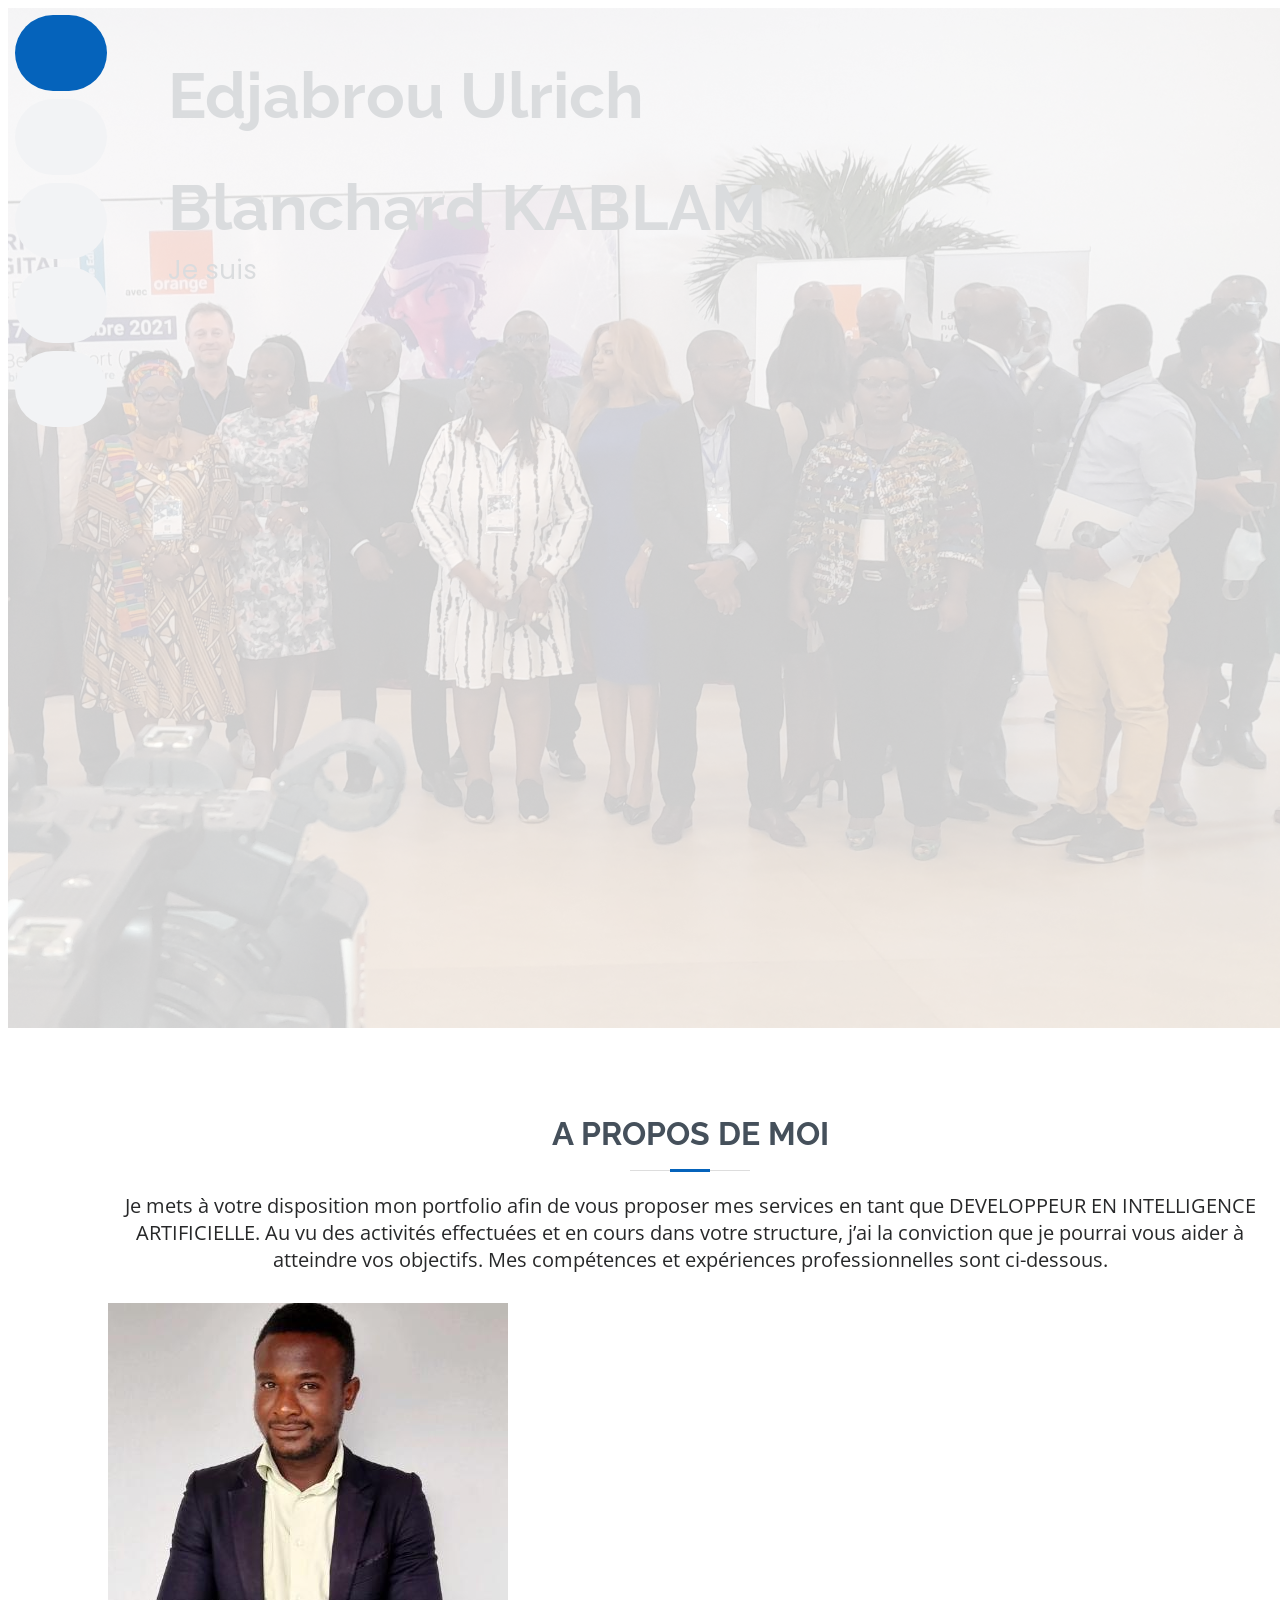
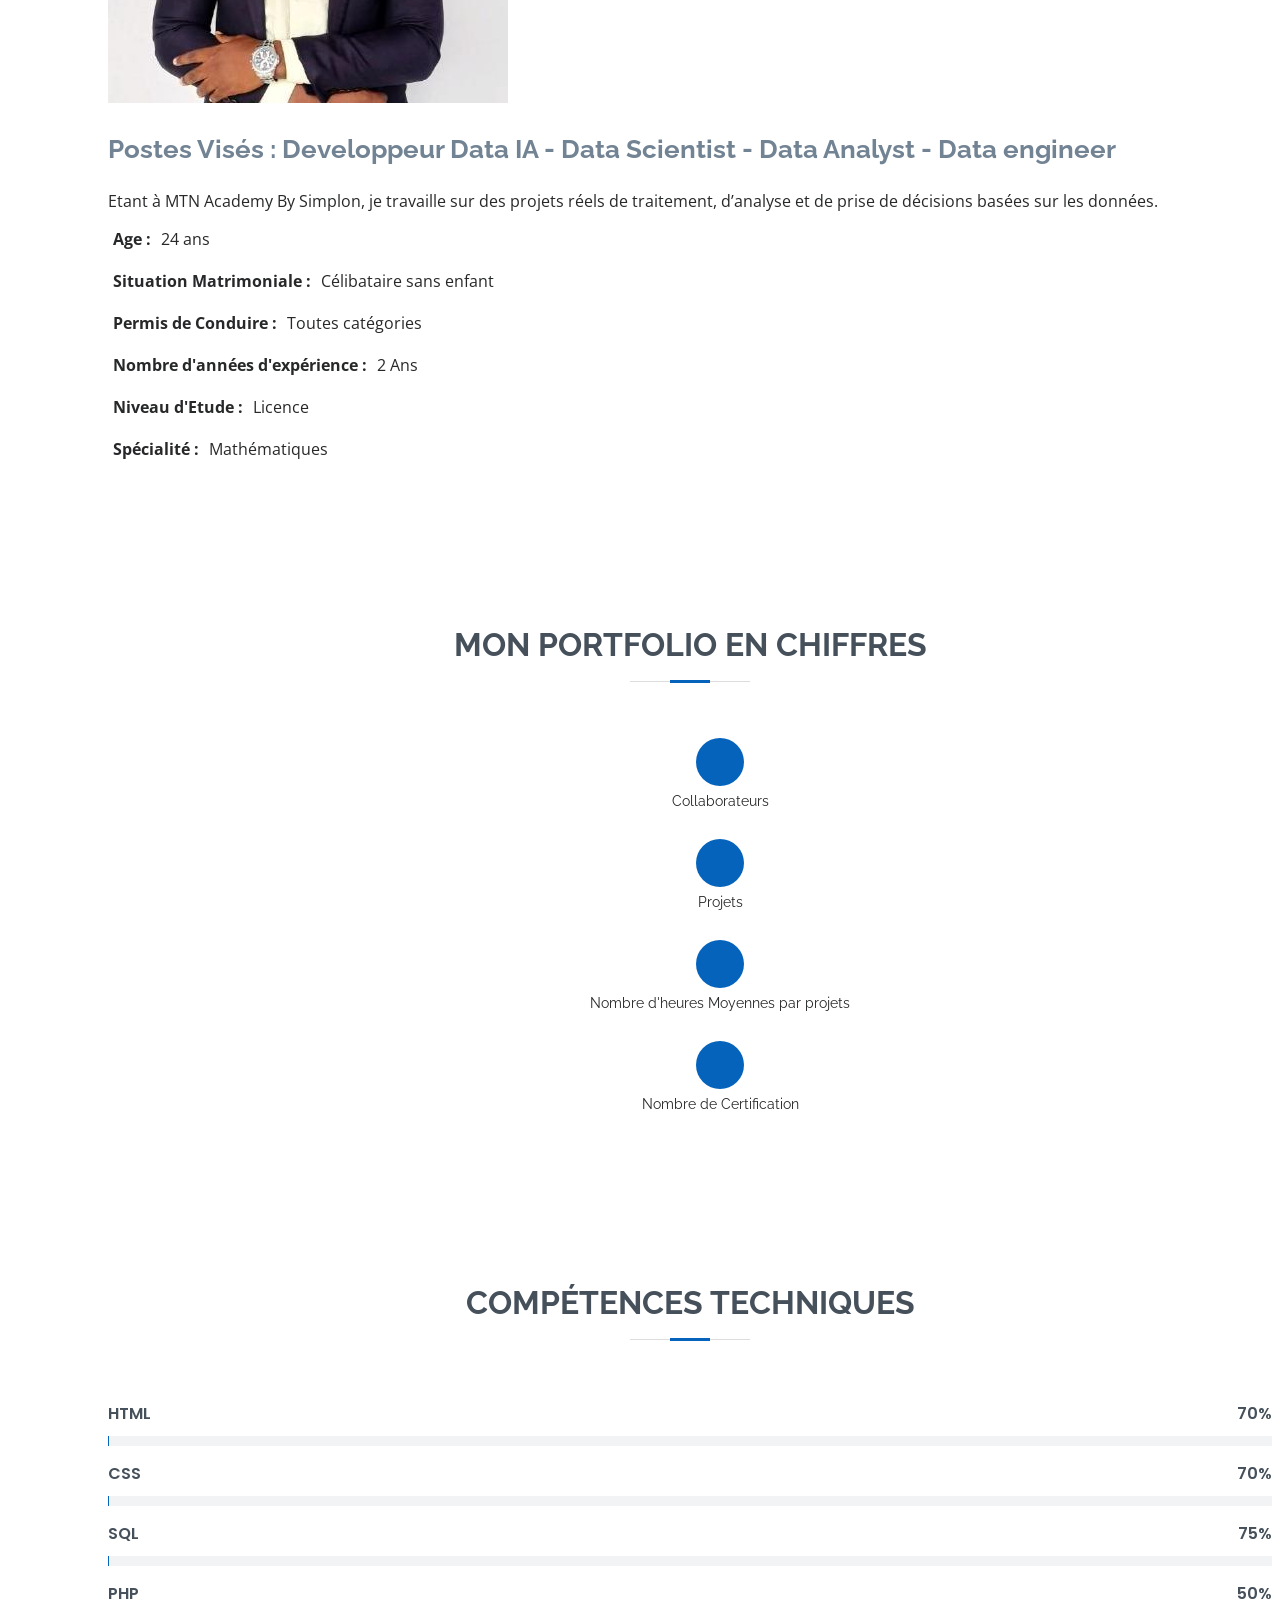
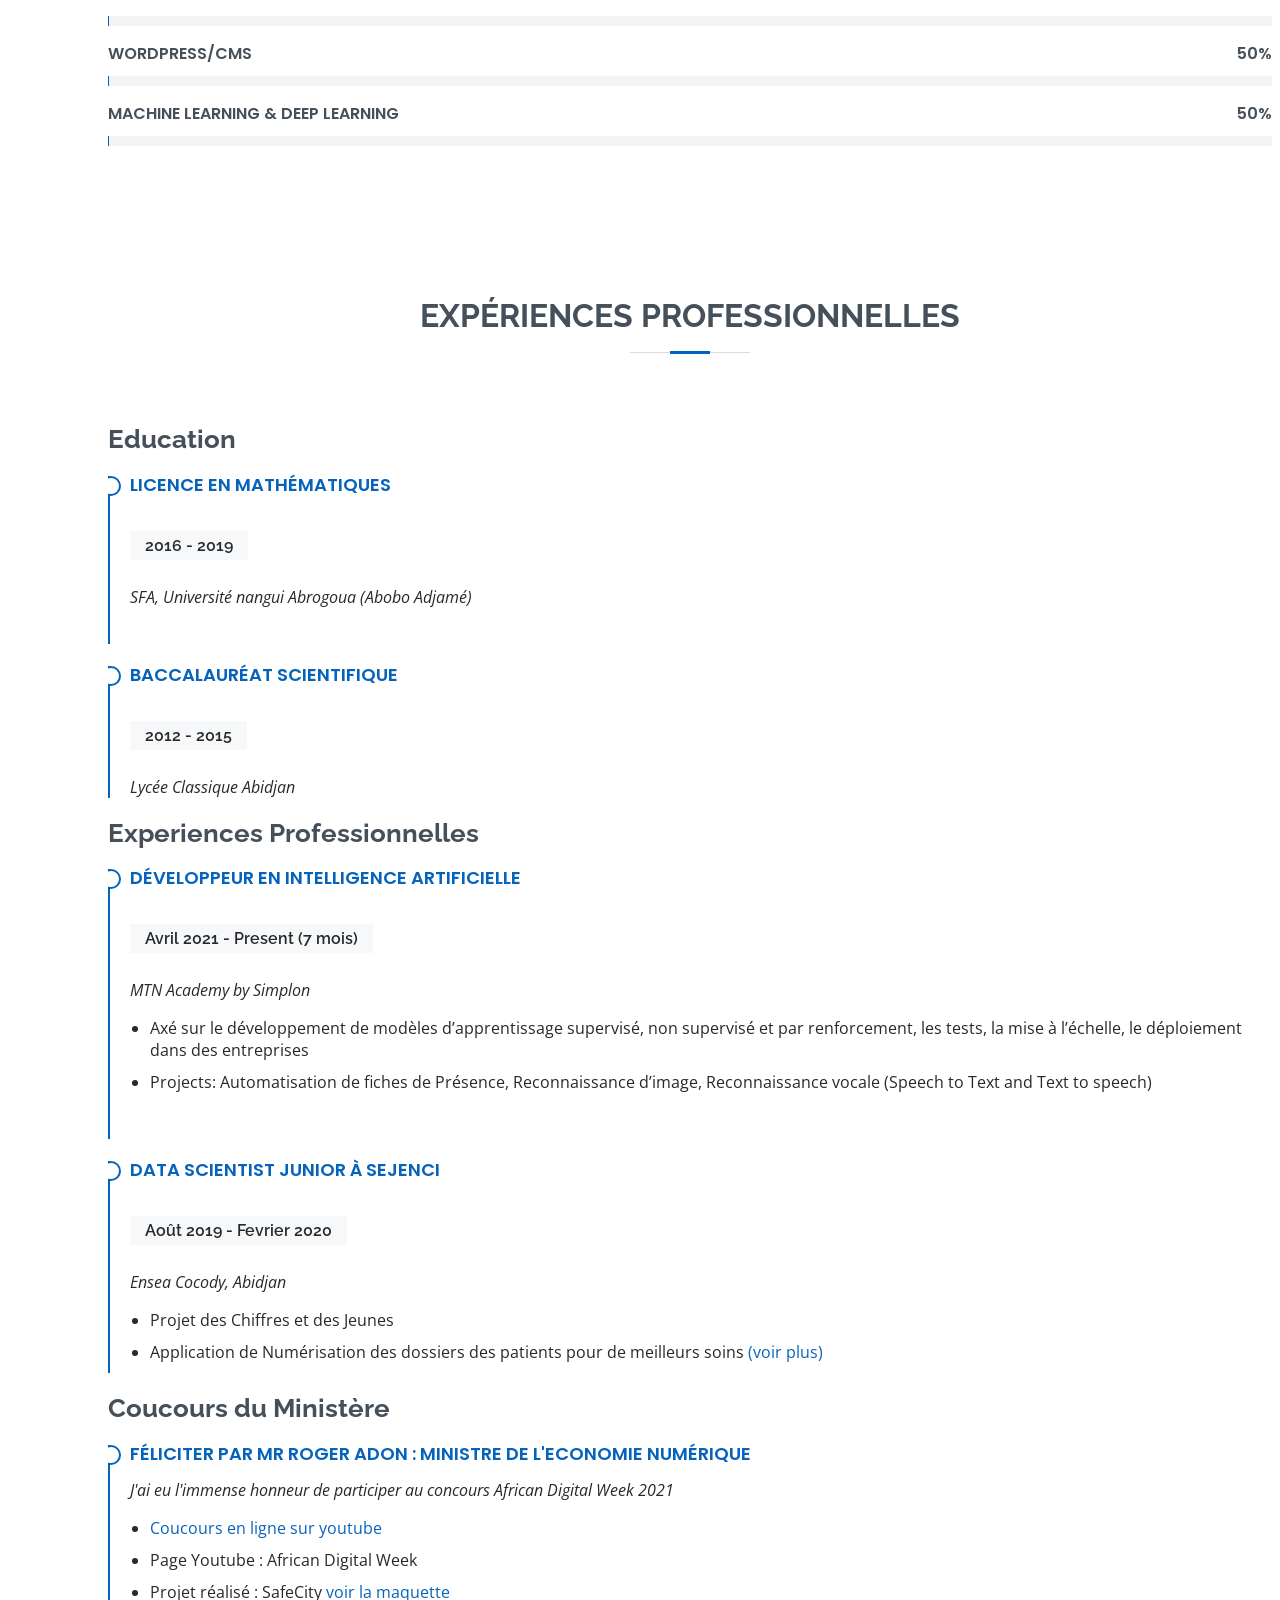
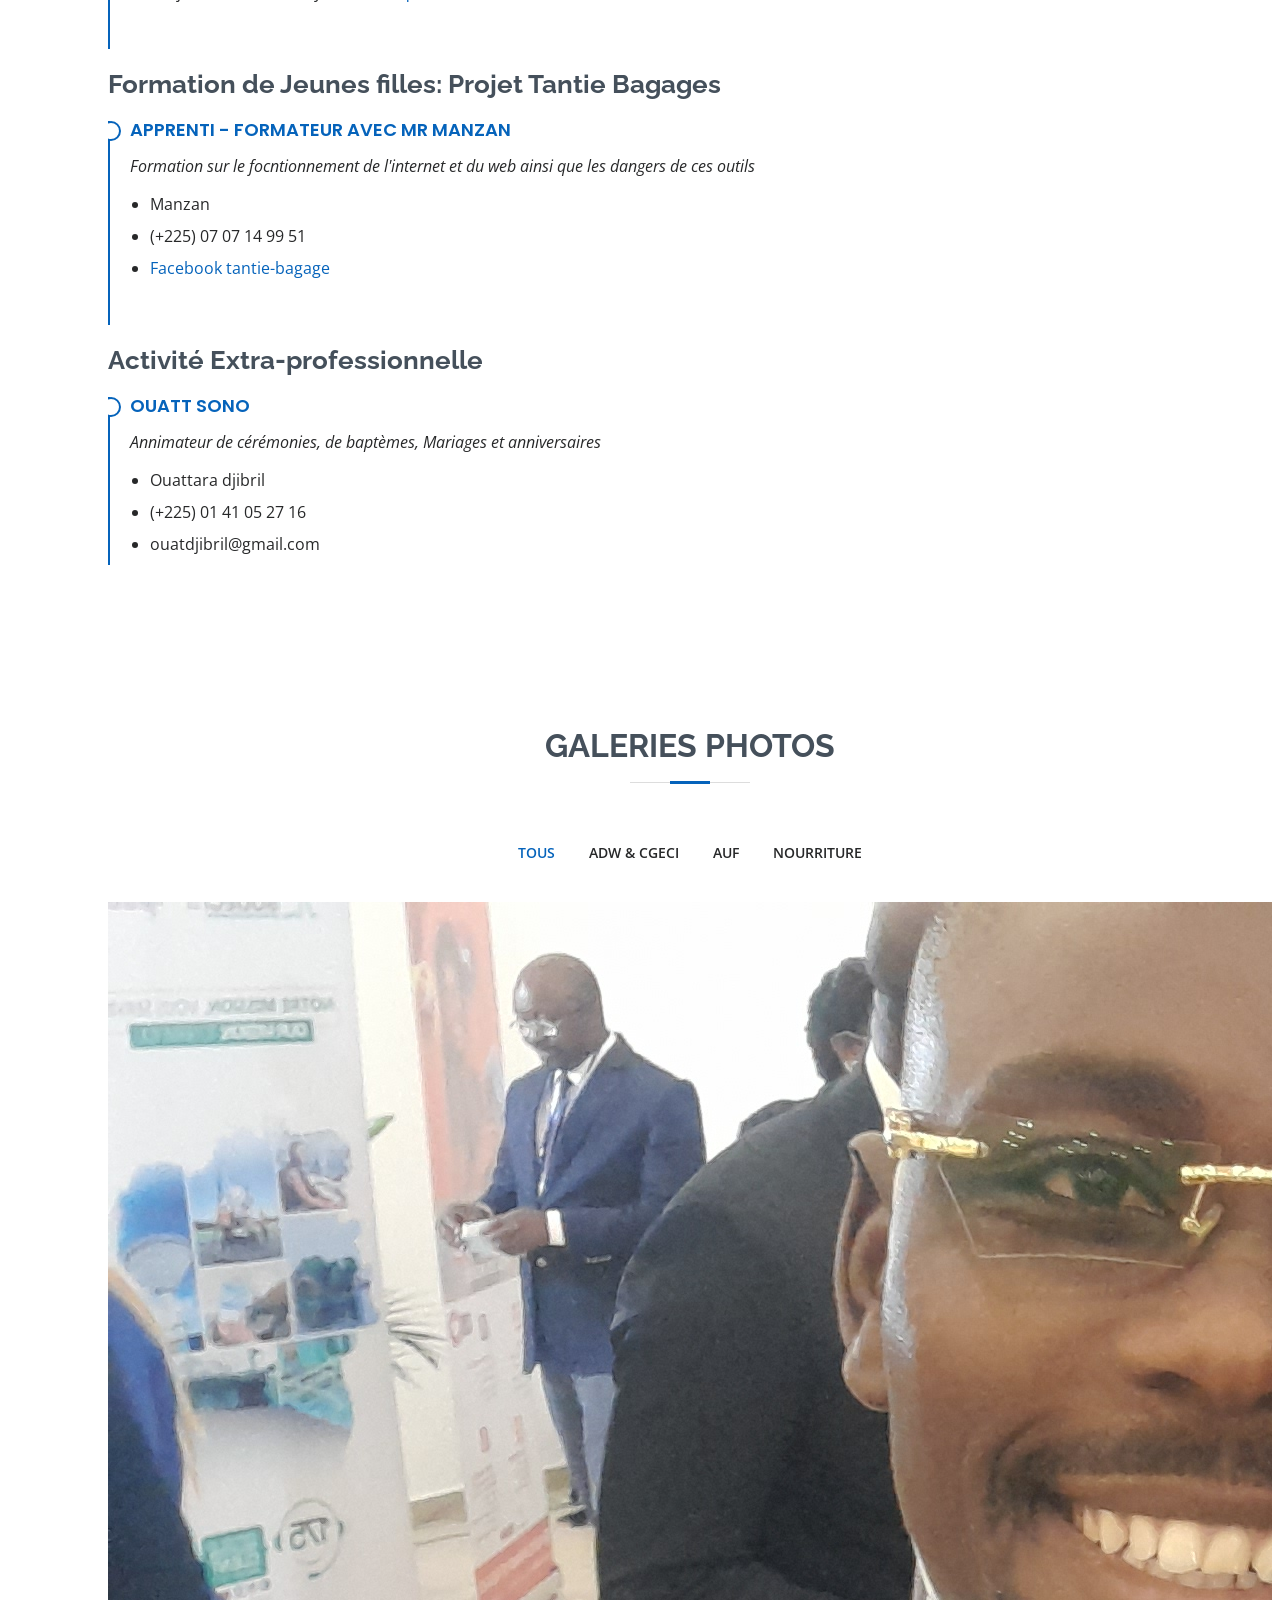
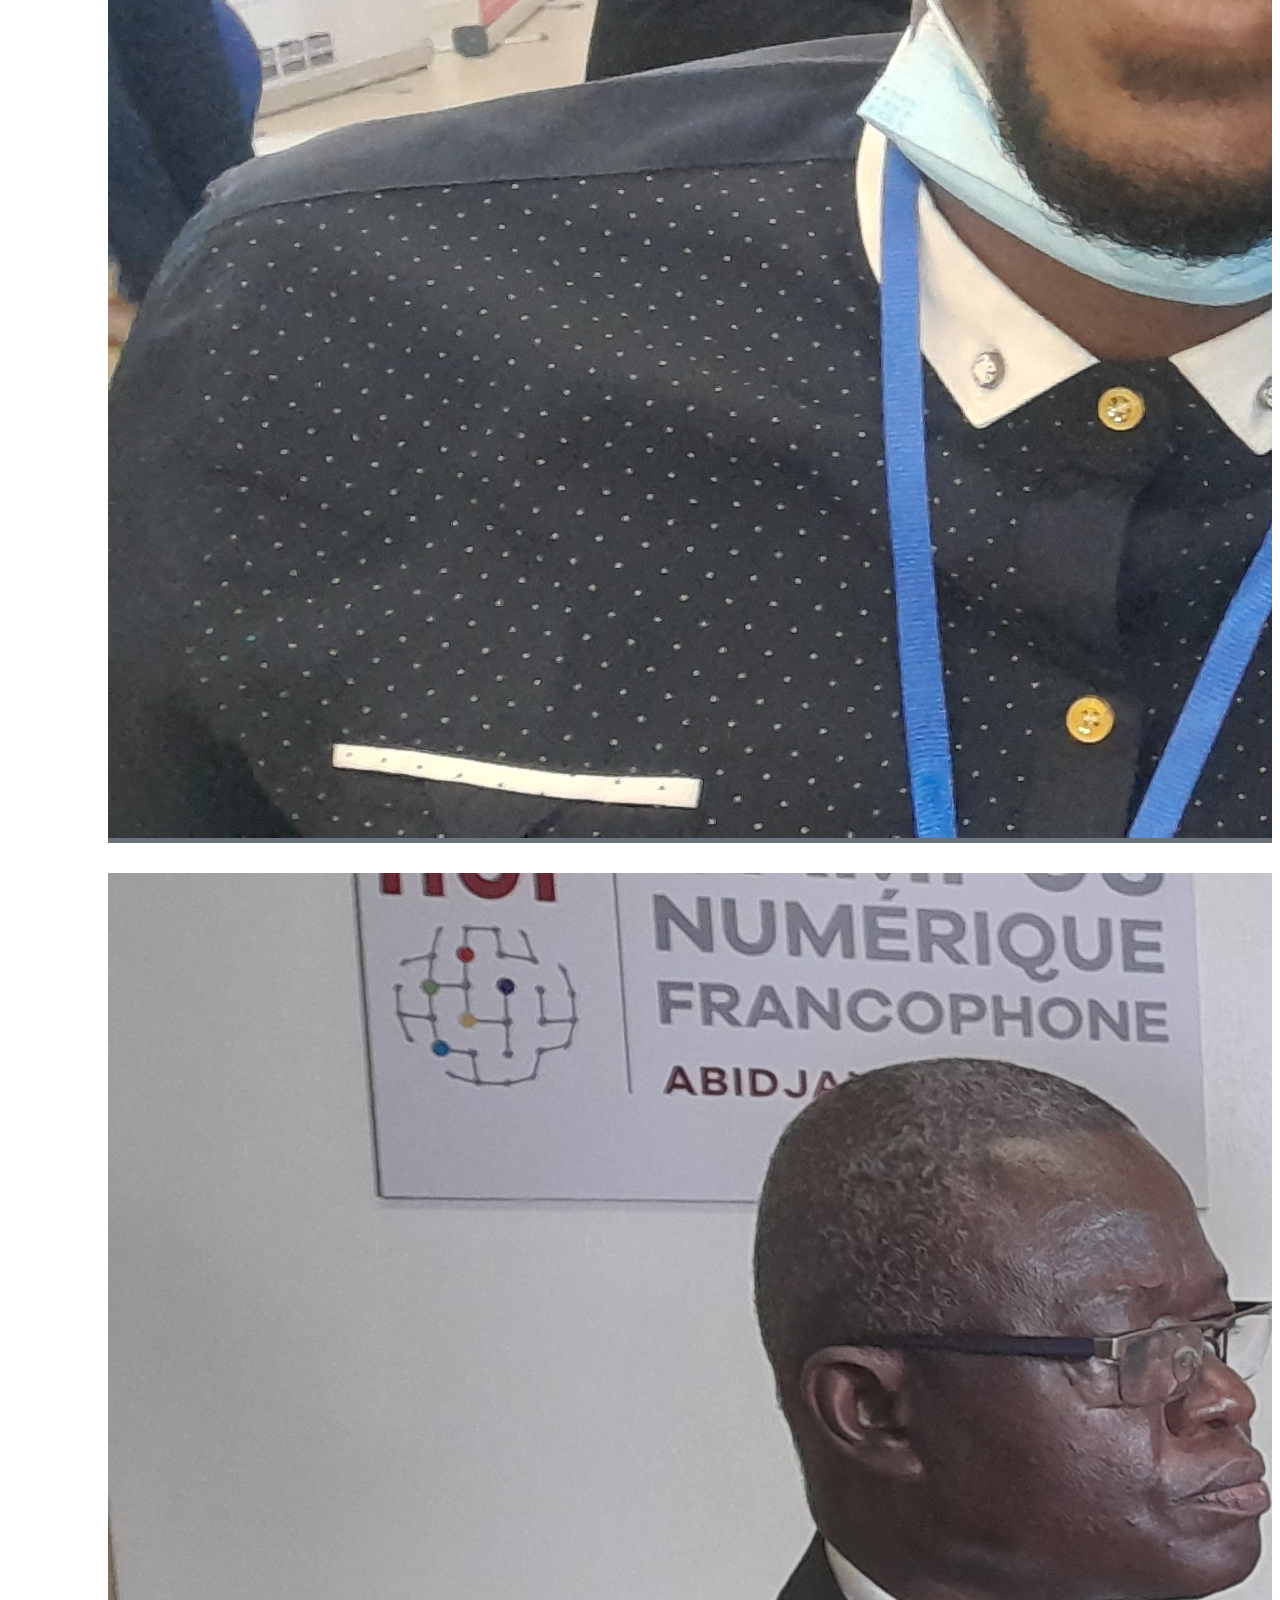
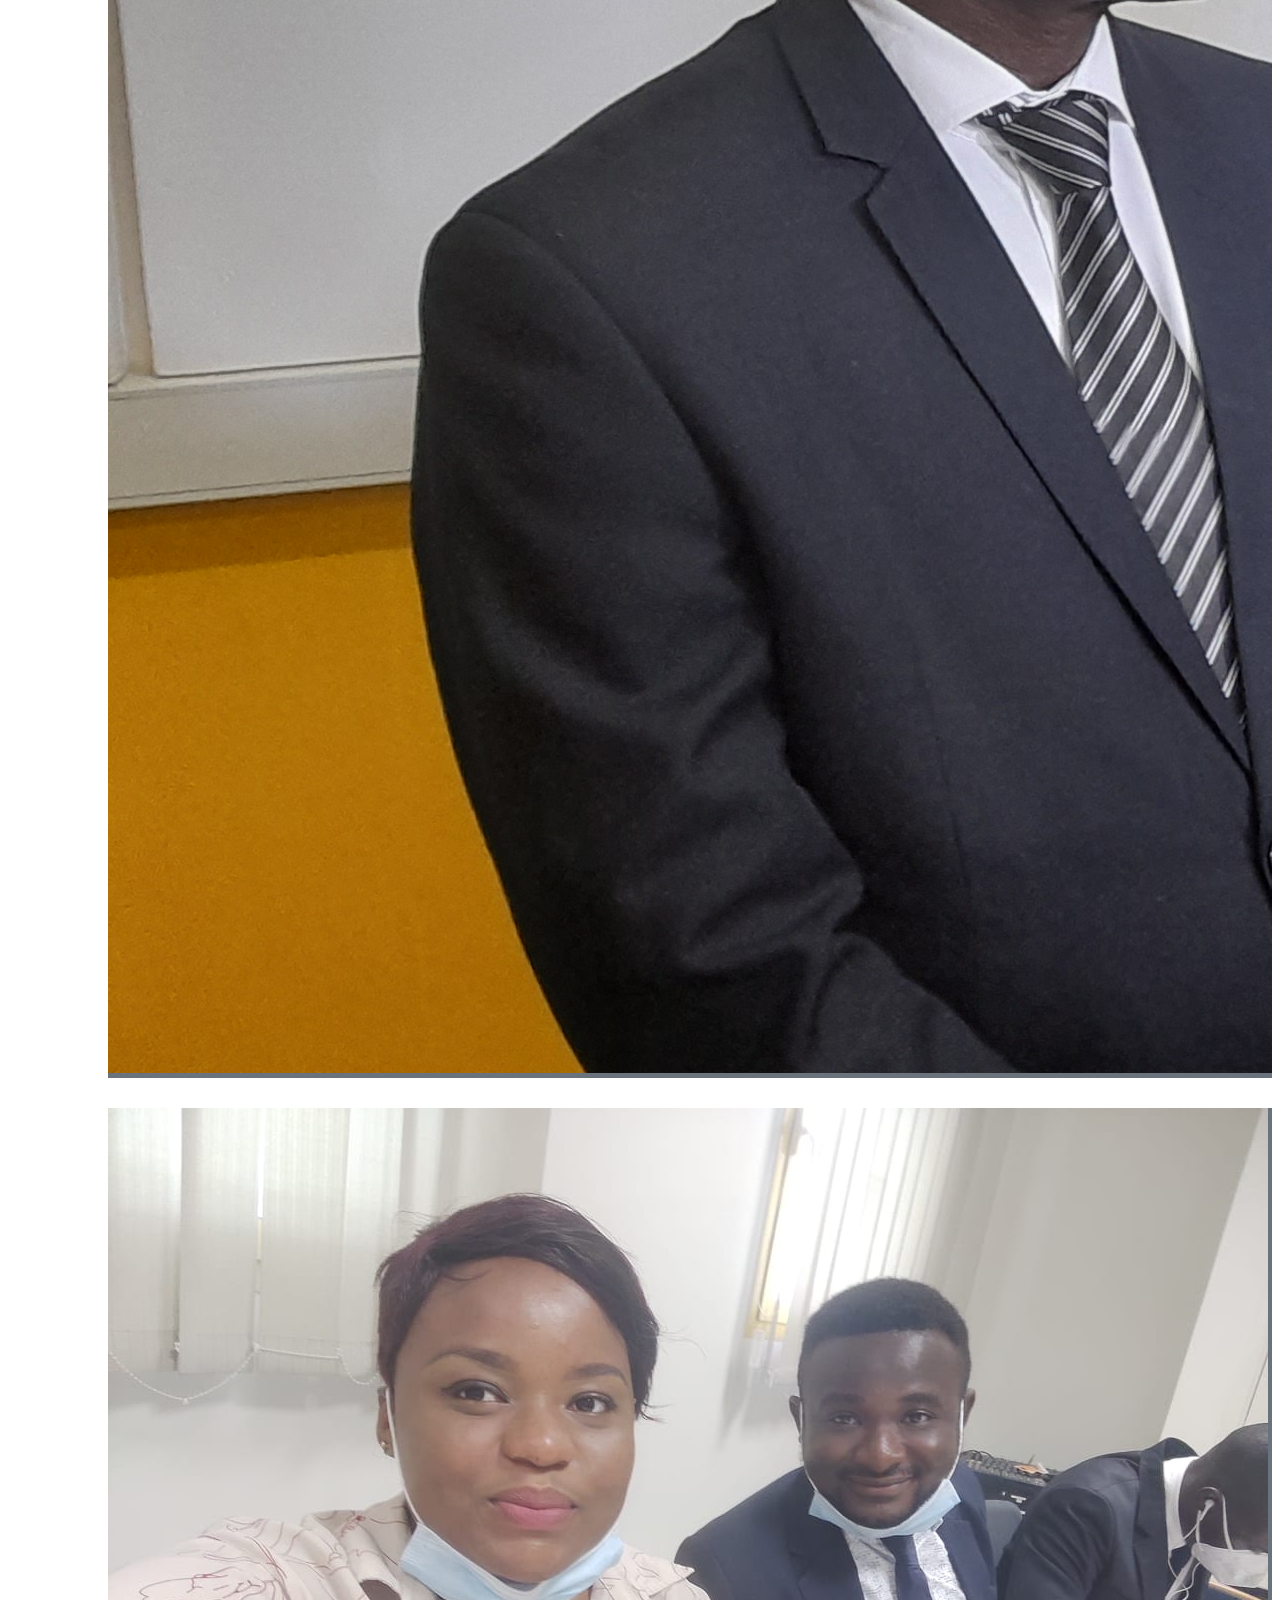
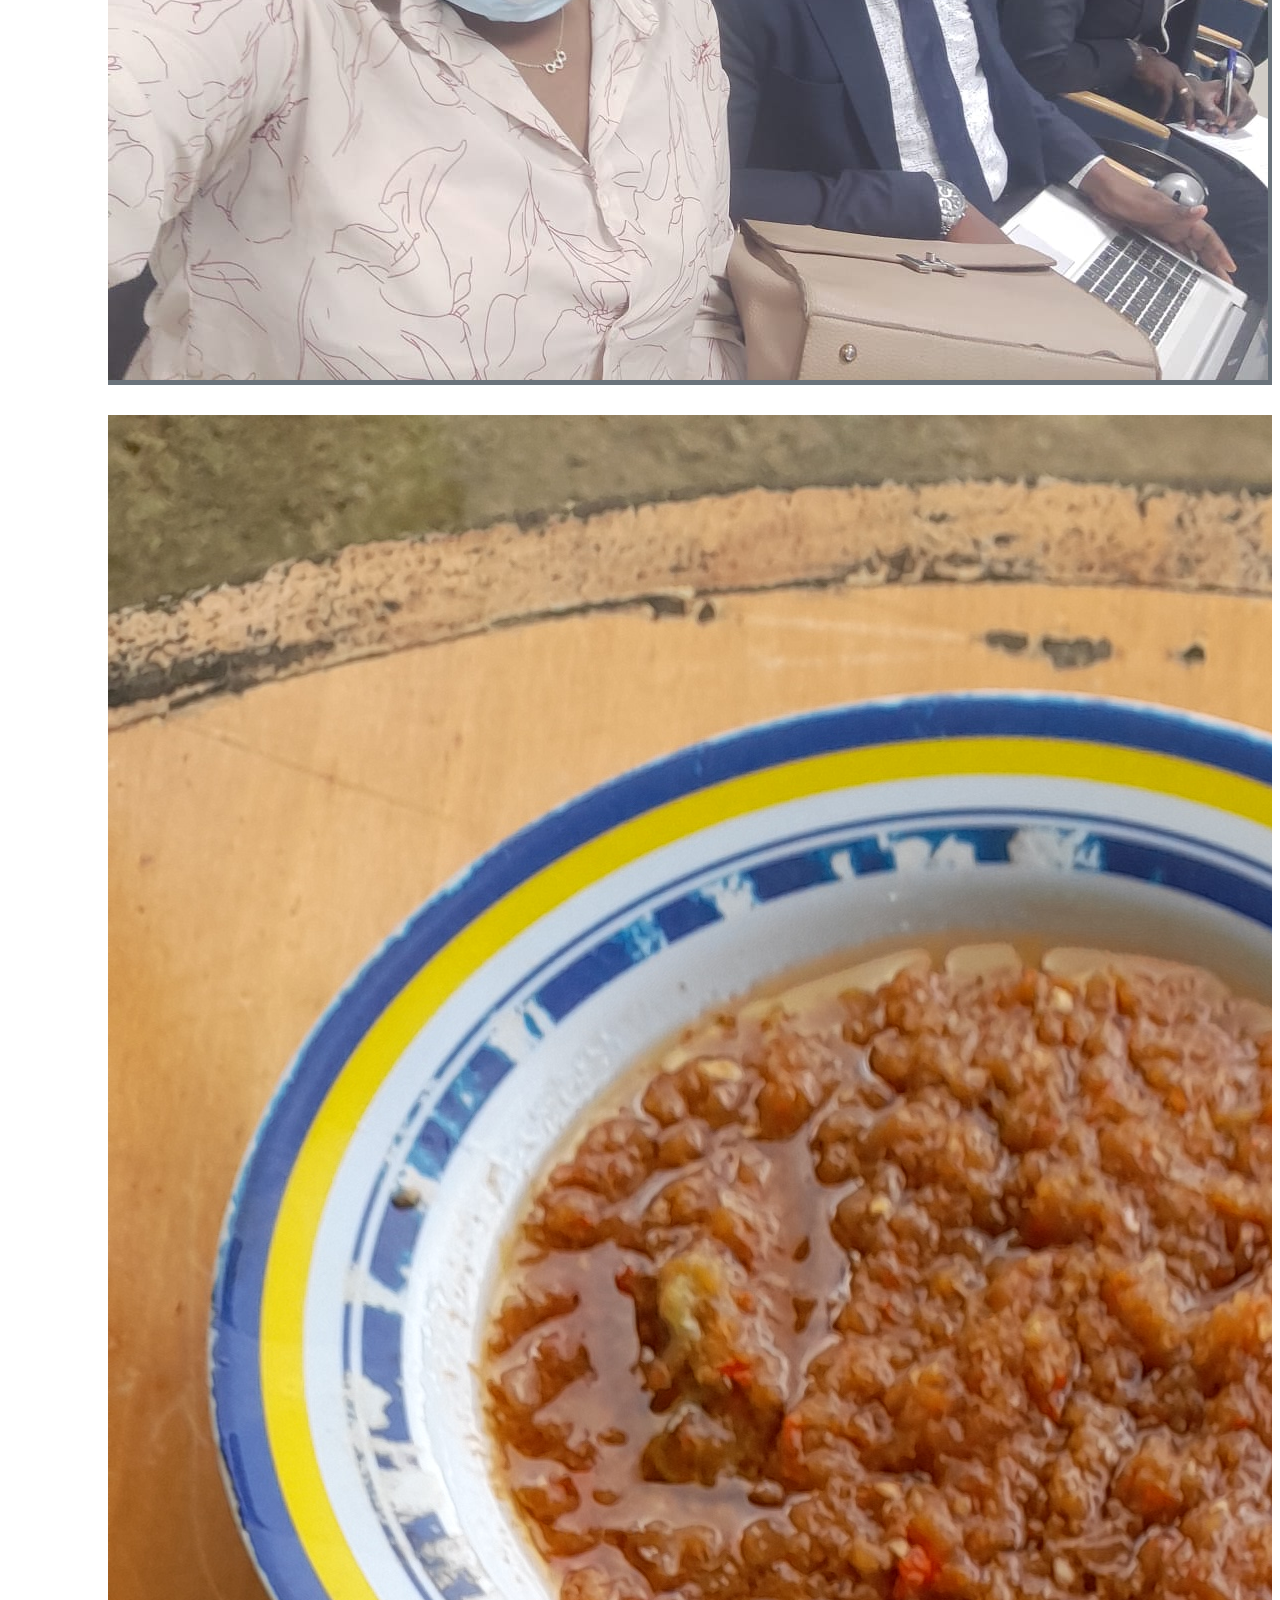
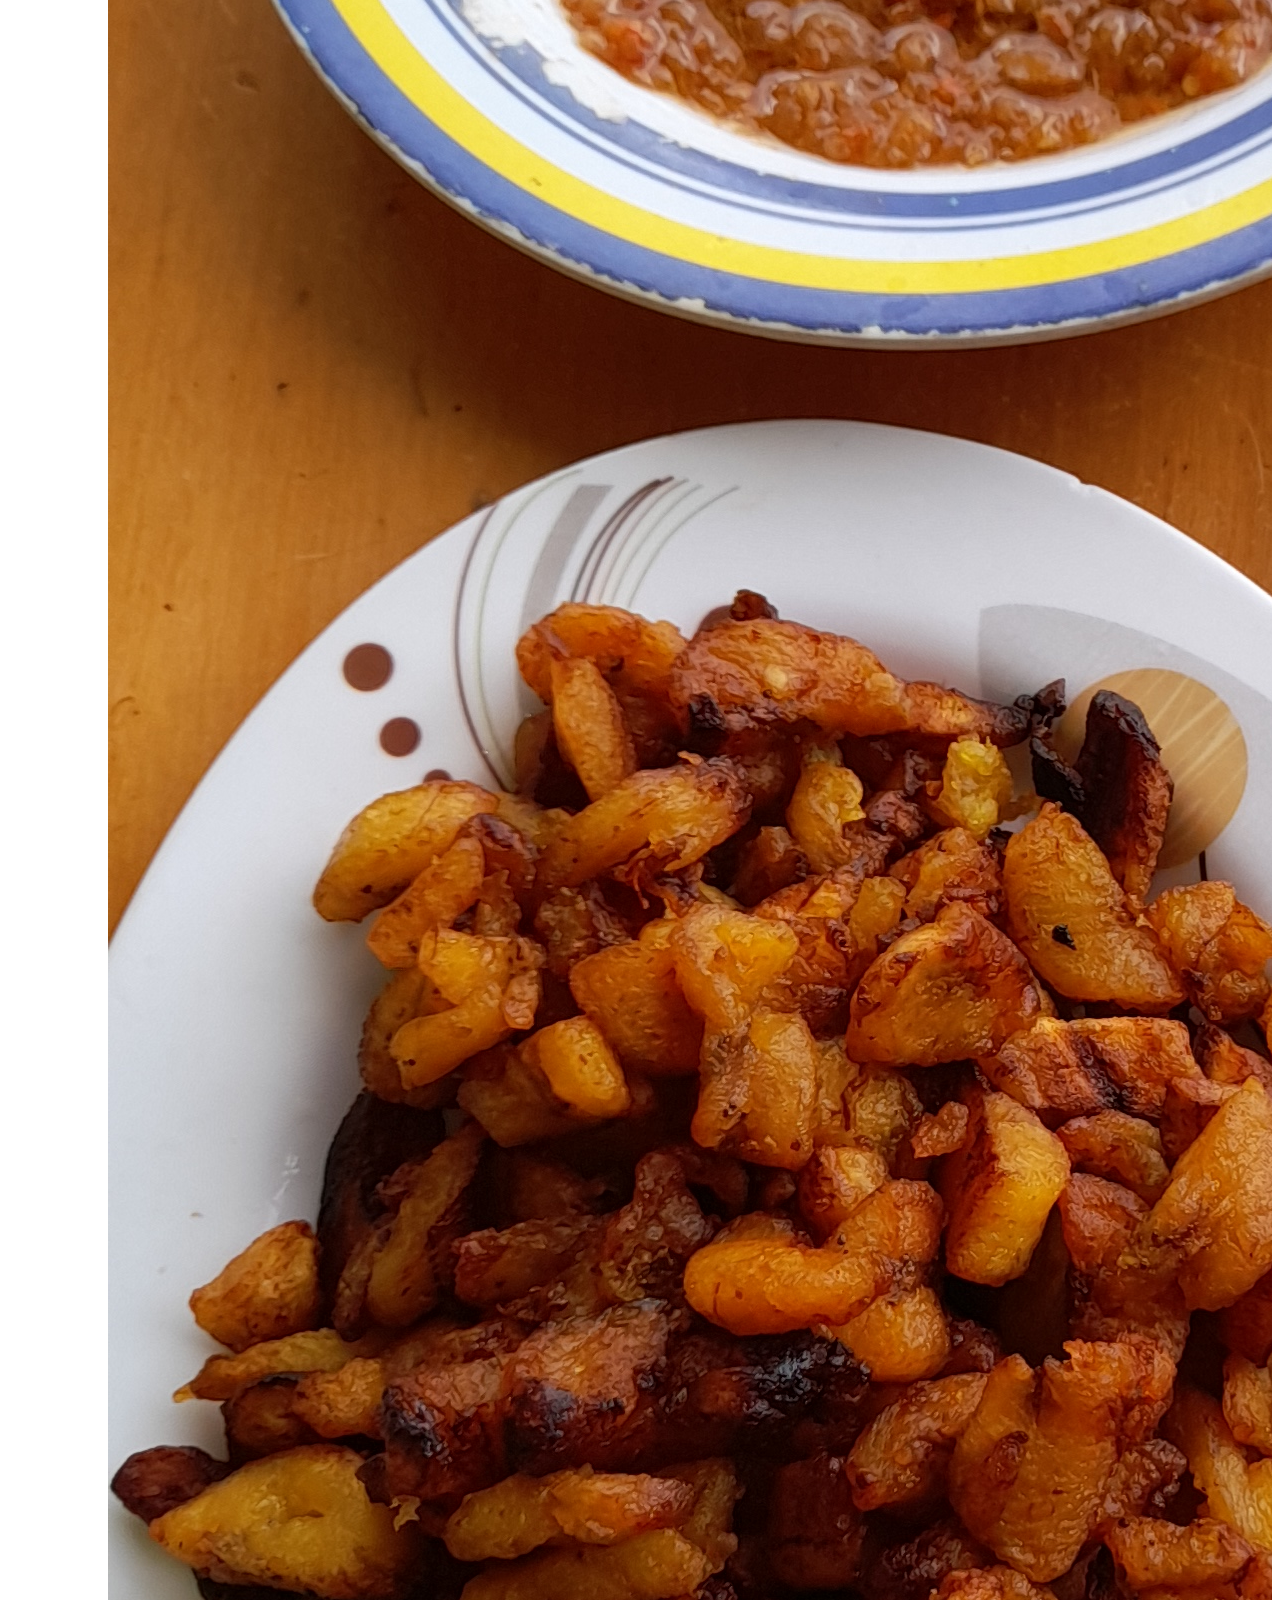
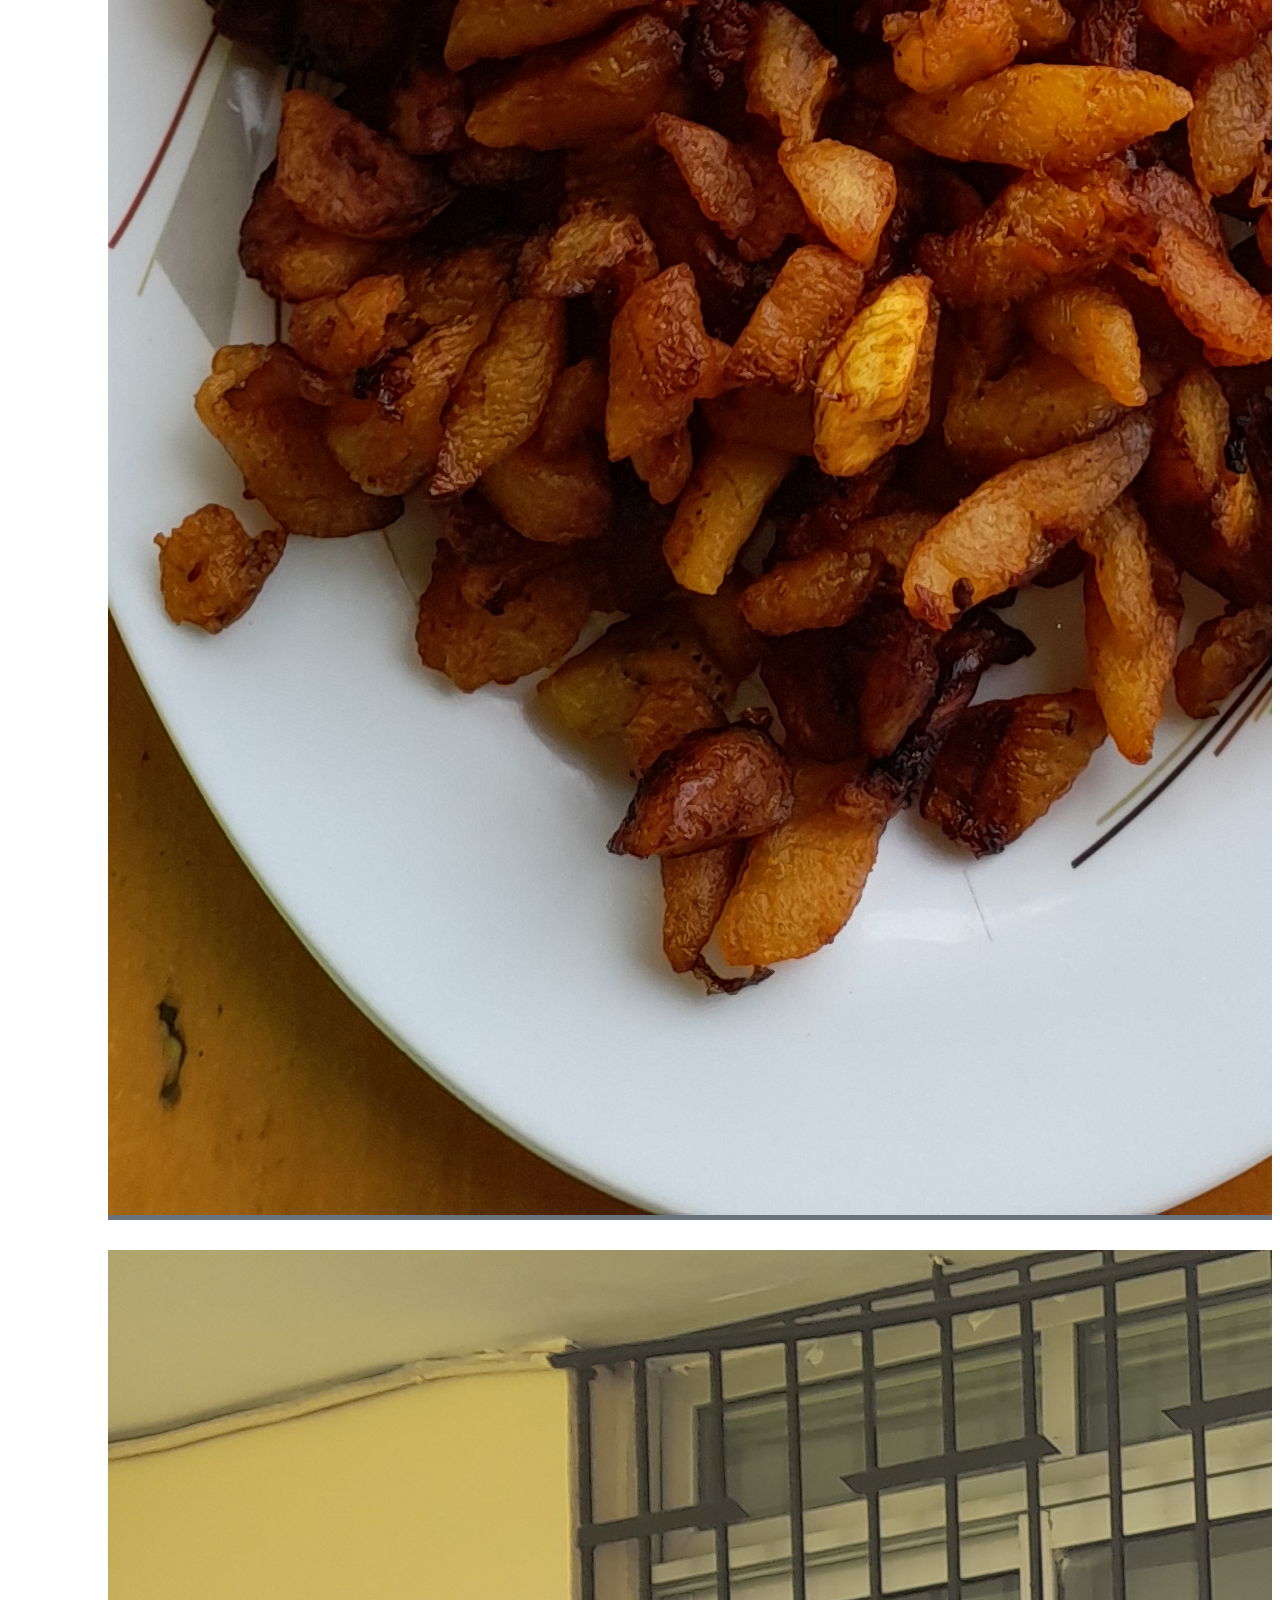
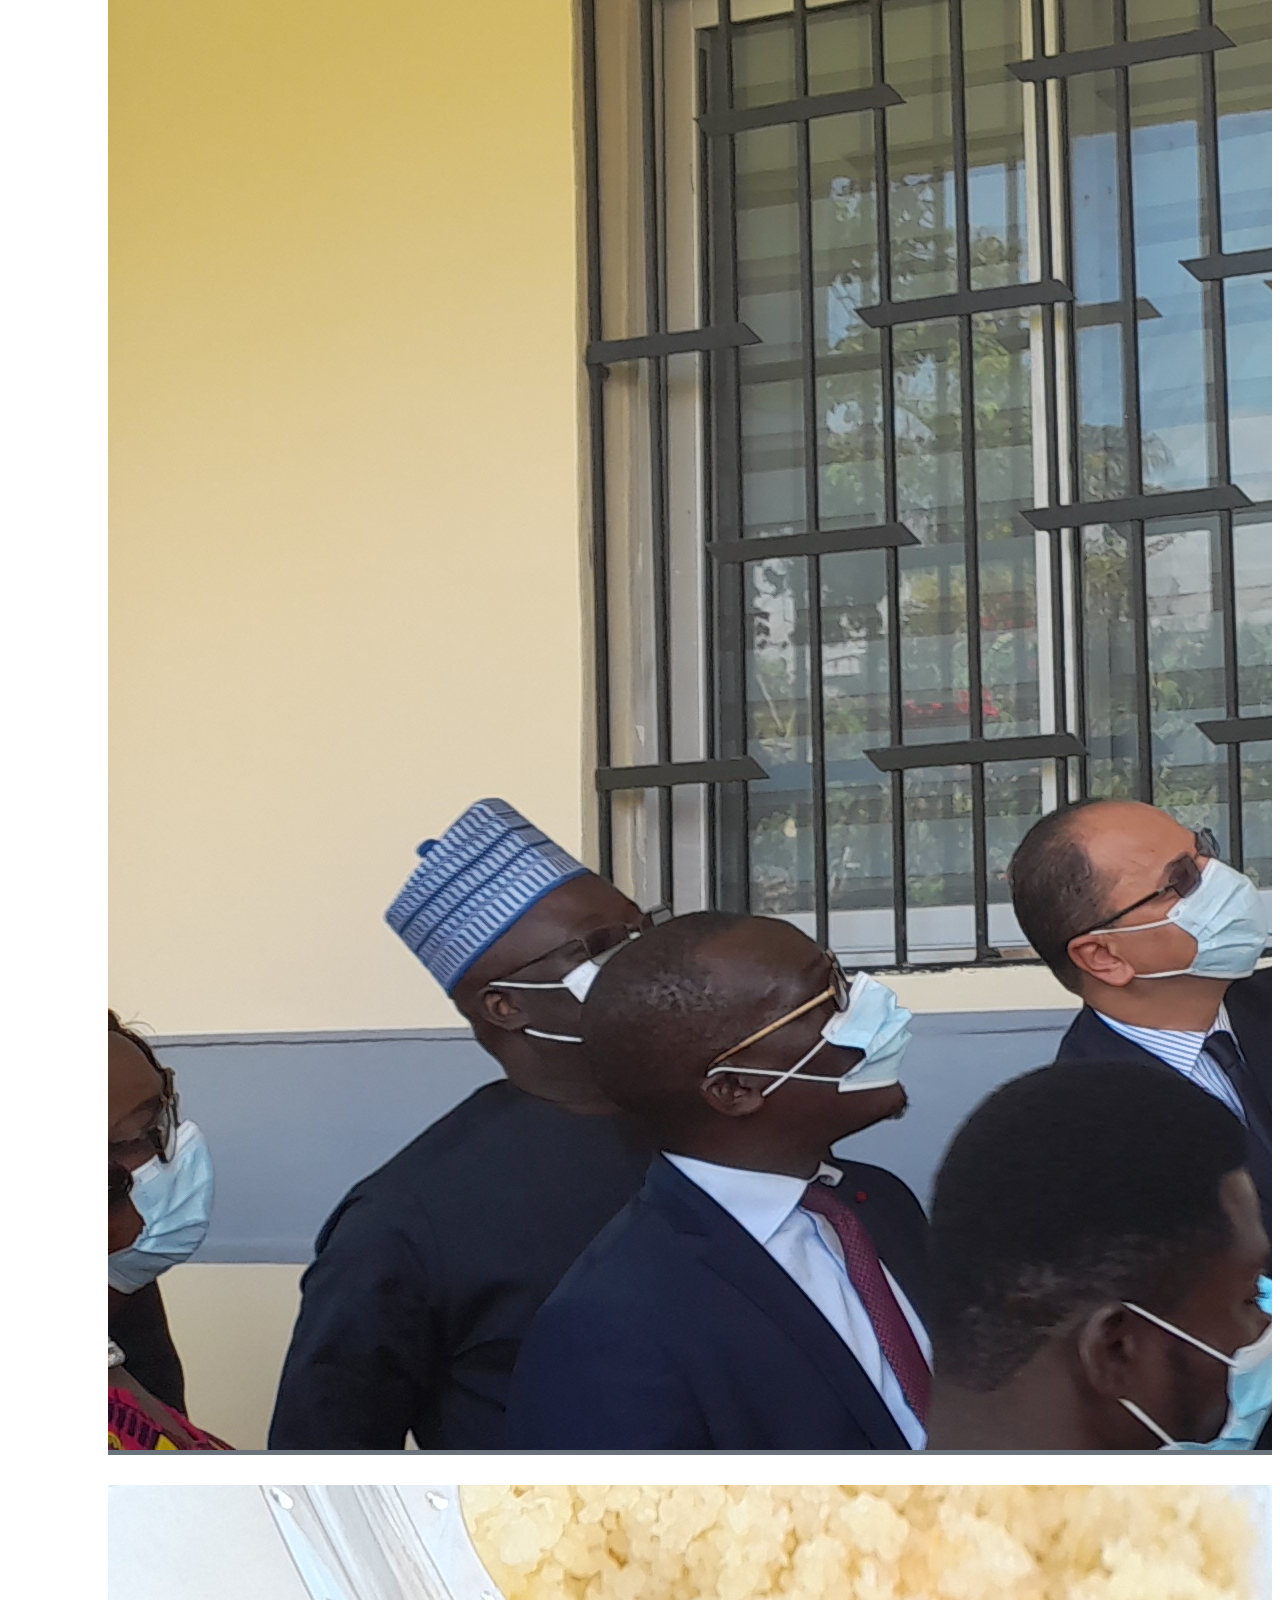
==== index.html @ e59e34d0 "update" ====
<!DOCTYPE html>
<html lang="en">

<head>
  <meta charset="utf-8">
  <meta content="width=device-width, initial-scale=1.0" name="viewport">

  <title>Mon Portfolio</title>
  <meta content="" name="description">
  <meta content="" name="keywords">

  <!-- Favicons -->
  <link href="assets/img/favicon.png" rel="icon">
  <link href="assets/img/apple-touch-icon.png" rel="apple-touch-icon">

  <!-- Google Fonts -->
  <link href="https://fonts.googleapis.com/css?family=Open+Sans:300,300i,400,400i,600,600i,700,700i|Raleway:300,300i,400,400i,500,500i,600,600i,700,700i|Poppins:300,300i,400,400i,500,500i,600,600i,700,700i" rel="stylesheet">

  <!-- Vendor CSS Files -->
  <link href="assets/vendor/aos/aos.css" rel="stylesheet">
  <link href="assets/vendor/bootstrap/css/bootstrap.min.css" rel="stylesheet">
  <link href="assets/vendor/bootstrap-icons/bootstrap-icons.css" rel="stylesheet">
  <link href="assets/vendor/boxicons/css/boxicons.min.css" rel="stylesheet">
  <link href="assets/vendor/glightbox/css/glightbox.min.css" rel="stylesheet">
  <link href="assets/vendor/swiper/swiper-bundle.min.css" rel="stylesheet">

  <!-- Template Main CSS File -->
  <link href="assets/css/style.css" rel="stylesheet">

  <!-- =======================================================
  * Template Name: MyResume - v4.6.0
  * Template URL: https://bootstrapmade.com/free-html-bootstrap-template-my-resume/
  * Author: BootstrapMade.com
  * License: https://bootstrapmade.com/license/
  ======================================================== -->
</head>

<body>

  <!-- ======= Mobile nav toggle button ======= -->
  <!-- <button type="button" class="mobile-nav-toggle d-xl-none"><i class="bi bi-list mobile-nav-toggle"></i></button> -->
  <i class="bi bi-list mobile-nav-toggle d-xl-none"></i>
  <!-- ======= Header ======= -->
  <header id="header" class="d-flex flex-column justify-content-center">

    <nav id="navbar" class="navbar nav-menu">
      <ul>
        <li><a href="#hero" class="nav-link scrollto active"><i class="bx bx-home"></i> <span>Accueil</span></a></li>
        <li><a href="#about" class="nav-link scrollto"><i class="bx bx-user"></i> <span>A propos de moi</span></a></li>
        <li><a href="#resume" class="nav-link scrollto"><i class="bx bx-file-blank"></i> <span>Expériences professionnelles</span></a></li>
        <li><a href="#portfolio" class="nav-link scrollto"><i class="bx bx-book-content"></i> <span>Photos</span></a></li>
        <li><a href="#contact" class="nav-link scrollto"><i class="bx bx-envelope"></i> <span>Contact</span></a></li>
      </ul>
    </nav><!-- .nav-menu -->

  </header><!-- End Header -->

  <!-- ======= Hero Section ======= -->
  <section id="hero" class="d-flex flex-column justify-content-center">
    <div class="container" data-aos="zoom-in" data-aos-delay="100">
      <h1>Edjabrou Ulrich <br> <br> Blanchard KABLAM</h1>
      <p>Je suis <span class="typed" data-typed-items="Data Scientist, Developpeur Intelligence Aritificielle IA"></span></p>
      <div class="social-links">
        <a href="https://twitter.com/home" class="twitter"><i class="bx bxl-twitter"></i></a>
        <a href="https://web.facebook.com/?_rdc=1&_rdr" class="facebook"><i class="bx bxl-facebook"></i></a>
        <a href="https://www.instagram.com/" class="instagram"><i class="bx bxl-instagram"></i></a>
        <a href="https://github.com/bkablam11?tab=repositories" class="google-plus"><i class="bi bi-github"></i></a>
        <a href="https://www.linkedin.com/in/edjabrou-ulrich-blanchard-kablam-872b3a195/" class="linkedin"><i class="bx bxl-linkedin"></i></a>
      </div>
    </div>
  </section><!-- End Hero -->

  <main id="main">

    <!-- ======= About Section ======= -->
    <section id="about" class="about">
      <div class="container" data-aos="fade-up">

        <div class="section-title">
          <h2>A propos de Moi</h2>
          <p class="fonts_text" >Je mets à votre disposition mon portfolio afin de vous proposer mes services en tant que
DEVELOPPEUR EN INTELLIGENCE ARTIFICIELLE. Au vu des activités effectuées et en cours
dans votre structure, j’ai la conviction que je pourrai vous aider à atteindre
vos objectifs. Mes compétences et expériences professionnelles sont ci-dessous.</p>
        </div>

        <div class="row">
          <div class="col-lg-4">
            <img src="assets/img/profile-img.jpg" class="img-fluid" alt="">
          </div>
          <div class="col-lg-8 pt-4 pt-lg-0 content">
            <h3> Postes Visés : Developpeur Data IA - Data Scientist - Data Analyst - Data engineer</h3>
            <p class="fst-italic">
              Etant à MTN Academy By Simplon, je travaille sur des projets réels de traitement, d’analyse et de prise de décisions basées sur les données.
            </p>
            <div class="row">
              <div class="col-lg-6">
                <ul>
                  <li><i class="bi bi-chevron-right"></i> <strong>Age : </strong> <span>24 ans</span></li>
                  <li><i class="bi bi-chevron-right"></i> <strong>Situation Matrimoniale : </strong> <span>Célibataire sans enfant</span></li>
                  <li><i class="bi bi-chevron-right"></i> <strong>Permis de Conduire :</strong> <span>Toutes catégories</span></li>
                </ul>
              </div>
              <div class="col-lg-6">
                <ul>
                  <li><i class="bi bi-chevron-right"></i> <strong>Nombre d'années d'expérience : </strong> <span>2 Ans</span></li>
                  <li><i class="bi bi-chevron-right"></i> <strong>Niveau d'Etude : </strong> <span>Licence</span></li>
                  <li><i class="bi bi-chevron-right"></i> <strong>Spécialité : </strong> <span>Mathématiques</span></li>
                </ul>
              </div>
            </div>
          </div>
        </div>

      </div>
    </section><!-- End About Section -->

    <!-- ======= Facts Section ======= -->
    <section id="facts" class="facts">
      <div class="container" data-aos="fade-up">

        <div class="section-title">
          <h2>Mon portfolio en Chiffres</h2>
        </div>

        <div class="row">

          <div class="col-lg-3 col-md-6">
            <div class="count-box">
              <i class="bi bi-emoji-smile"></i>
              <span data-purecounter-start="0" data-purecounter-end="30" data-purecounter-duration="1" class="purecounter"></span>
              <p>Collaborateurs</p>
            </div>
          </div>

          <div class="col-lg-3 col-md-6 mt-5 mt-md-0">
            <div class="count-box">
              <i class="bi bi-journal-richtext"></i>
              <span data-purecounter-start="0" data-purecounter-end="7" data-purecounter-duration="1" class="purecounter"></span>
              <p>Projets</p>
            </div>
          </div>

          <div class="col-lg-3 col-md-6 mt-5 mt-lg-0">
            <div class="count-box">
              <i class="bi bi-headset"></i>
              <span data-purecounter-start="0" data-purecounter-end="72" data-purecounter-duration="1" class="purecounter"></span>
              <p>Nombre d'heures Moyennes par projets</p>
            </div>
          </div>

          <div class="col-lg-3 col-md-6 mt-5 mt-lg-0">
            <div class="count-box">
              <i class="bi bi-award"></i>
              <span data-purecounter-start="0" data-purecounter-end="7" data-purecounter-duration="1" class="purecounter"></span>
              <p>Nombre de Certification</p>
            </div>
          </div>

        </div>

      </div>
    </section><!-- End Facts Section -->

    <!-- ======= Skills Section ======= -->
    <section id="skills" class="skills section-bg">
      <div class="container" data-aos="fade-up">

        <div class="section-title">
          <h2>Compétences Techniques</h2>
        </div>
        <div class="row skills-content">

          <div class="col-lg-6">

            <div class="progress">
              <span class="skill">HTML <i class="val">70%</i></span>
              <div class="progress-bar-wrap">
                <div class="progress-bar" role="progressbar" aria-valuenow="70" aria-valuemin="0" aria-valuemax="100"></div>
              </div>
            </div>

            <div class="progress">
              <span class="skill">CSS <i class="val">70%</i></span>
              <div class="progress-bar-wrap">
                <div class="progress-bar" role="progressbar" aria-valuenow="70" aria-valuemin="0" aria-valuemax="100"></div>
              </div>
            </div>

            <div class="progress">
              <span class="skill">SQL <i class="val">75%</i></span>
              <div class="progress-bar-wrap">
                <div class="progress-bar" role="progressbar" aria-valuenow="75" aria-valuemin="0" aria-valuemax="100"></div>
              </div>
            </div>

          </div>

          <div class="col-lg-6">

            <div class="progress">
              <span class="skill">PHP <i class="val">50%</i></span>
              <div class="progress-bar-wrap">
                <div class="progress-bar" role="progressbar" aria-valuenow="50" aria-valuemin="0" aria-valuemax="100"></div>
              </div>
            </div>

            <div class="progress">
              <span class="skill">WordPress/CMS <i class="val">50%</i></span>
              <div class="progress-bar-wrap">
                <div class="progress-bar" role="progressbar" aria-valuenow="50" aria-valuemin="0" aria-valuemax="100"></div>
              </div>
            </div>

            <div class="progress">
              <span class="skill">Machine Learning &amp; Deep Learning <i class="val">50%</i></span>
              <div class="progress-bar-wrap">
                <div class="progress-bar" role="progressbar" aria-valuenow="50" aria-valuemin="0" aria-valuemax="100"></div>
              </div>
            </div>

          </div>

        </div>

      </div>
    </section><!-- End Skills Section -->

    <!-- ======= Resume Section ======= -->
    <section id="resume" class="resume">
      <div class="container" data-aos="fade-up">

        <div class="section-title">
          <h2>Expériences Professionnelles</h2>
          </div>

        <div class="row">
          <div class="col-lg-6">
            <h3 class="resume-title">Education</h3>
            <div class="resume-item">
              <h4>Licence en Mathématiques</h4>
              <h5>2016 - 2019 </h5>
              <p><em>SFA, Université nangui Abrogoua (Abobo Adjamé)</em></p>
            </div>
            <div class="resume-item">
              <h4>Baccalauréat Scientifique</h4>
              <h5>2012 - 2015</h5>
              <p><em>Lycée Classique Abidjan</em></p>
            </div>
          </div>
          <div class="col-lg-6">
            <h3 class="resume-title">Experiences Professionnelles</h3>
            <div class="resume-item">
              <h4>Développeur en Intelligence Artificielle</h4>
              <h5>Avril 2021 - Present (7 mois) </h5>
              <p><em>MTN Academy by Simplon </em></p>
              <ul>
                <li>Axé sur le développement de modèles d’apprentissage supervisé,
non supervisé et par renforcement, les tests, la mise à l’échelle, le
déploiement dans des entreprises</li>
                <li>Projects: Automatisation de fiches de Présence, Reconnaissance
d’image, Reconnaissance vocale (Speech to Text and Text to
speech) </li>
              </ul>
            </div>
            <div class="resume-item">
              <h4>Data Scientist Junior à Sejenci</h4>
              <h5>Août 2019 - Fevrier 2020</h5>
              <p><em>Ensea Cocody, Abidjan</em></p>
              <ul>
                <li>Projet des Chiffres et des Jeunes</li>
                <li>Application de Numérisation des dossiers des patients pour de meilleurs soins <a href="https://developmentgateway.org/blog/digitizing-patient-records-for-improved-patient-care/">(voir plus)</a></li>
              </ul>
            </div>
          </div>
        </div>
        <h3 class="resume-title">Coucours du Ministère</h3>
            <div class="resume-item pb-0">
              <h4>Féliciter par Mr Roger Adon : Ministre de l'Economie Numérique</h4>
              <p><em>J'ai eu l'immense honneur de participer au concours African Digital Week 2021</em></p>
              <ul>
                <li> <a href="https://www.youtube.com/watch?v=dPzCTStXU-8"> Coucours en ligne sur youtube</a></li>
                <li> Page Youtube : African Digital Week
</li>
                <li>Projet réalisé : SafeCity <a href="https://www.figma.com/proto/R2OGmjlqYdcZHiBPlizTQb/Safe-City?node-id=1%3A2&scaling=min-zoom&page-id=0%3A1&starting-point-node-id=1%3A2">voir la maquette</a></li>
              </ul>
            </div>
            <h3 class="resume-title">Formation de Jeunes filles: Projet Tantie Bagages</h3>
            <div class="resume-item pb-0">
              <h4>Apprenti - formateur avec Mr Manzan</h4>
              <p><em>Formation sur le focntionnement de l'internet et du web ainsi que les dangers de ces outils</em></p>
              <ul>
                <li>Manzan</li>
                <li>(+225) 07 07 14 99 51</li>
                <li><a href="https://web.facebook.com/tantiebagagesos/photos/?ref=page_internal"> Facebook tantie-bagage</a> </li>
              </ul>
            </div>
        <h3 class="resume-title">Activité Extra-professionnelle</h3>
            <div class="resume-item pb-0">
              <h4>Ouatt Sono</h4>
              <p><em>Annimateur de cérémonies, de baptèmes, Mariages et anniversaires</em></p>
              <ul>
                <li>Ouattara djibril</li>
                <li>(+225) 01 41 05 27 16</li>
                <li>ouatdjibril@gmail.com</li>
              </ul>
            </div>
      </div>
    </section><!-- End Resume Section -->

    <!-- ======= Portfolio Section ======= -->
    <section id="portfolio" class="portfolio section-bg">
      <div class="container" data-aos="fade-up">

        <div class="section-title">
          <h2>Galeries Photos</h2>
        </div>

        <div class="row">
          <div class="col-lg-12 d-flex justify-content-center" data-aos="fade-up" data-aos-delay="100">
            <ul id="portfolio-flters">
              <li data-filter="*" class="filter-active">Tous</li>
              <li data-filter=".filter-app">ADW &amp; CGECI</li>
              
              <li data-filter=".filter-web">AUF</li>
              <li data-filter=".filter-card">Nourriture</li>
            </ul>
          </div>
        </div>

        <div class="row portfolio-container" data-aos="fade-up" data-aos-delay="200">

          <div class="col-lg-4 col-md-6 portfolio-item filter-app">
            <div class="portfolio-wrap">
              <img src="assets/img/portfolio/portfolio-1.jpg" class="img-fluid" alt="">
              <div class="portfolio-info">
                <h4>ADW 1</h4>
                <div class="portfolio-links">
                  <a href="assets/img/portfolio/portfolio-1.jpg" data-gallery="portfolioGallery" class="portfolio-lightbox"><i class="bx bx-plus"></i></a>
                </div>
              </div>
            </div>
          </div>

          <div class="col-lg-4 col-md-6 portfolio-item filter-web">
            <div class="portfolio-wrap">
              <img src="assets/img/portfolio/portfolio-2.jpg" class="img-fluid" alt="">
              <div class="portfolio-info">
                <h4>AUF 3</h4>
                
                <div class="portfolio-links">
                  <a href="assets/img/portfolio/portfolio-2.jpg" data-gallery="portfolioGallery" class="portfolio-lightbox" ><i class="bx bx-plus"></i></a>
                  
                </div>
              </div>
            </div>
          </div>

          <div class="col-lg-4 col-md-6 portfolio-item filter-app">
            <div class="portfolio-wrap">
              <img src="assets/img/portfolio/portfolio-3.jpg" class="img-fluid" alt="">
              <div class="portfolio-info">
                <h4>CGECI</h4>
                <div class="portfolio-links">
                  <a href="assets/img/portfolio/portfolio-3.jpg" data-gallery="portfolioGallery" class="portfolio-lightbox" ><i class="bx bx-plus"></i></a>
                </div>
              </div>
            </div>
          </div>

          <div class="col-lg-4 col-md-6 portfolio-item filter-card">
            <div class="portfolio-wrap">
              <img src="assets/img/portfolio/portfolio-4.jpg" class="img-fluid" alt="">
              <div class="portfolio-info">
                <h4>Aloco</h4>
                
                <div class="portfolio-links">
                  <a href="assets/img/portfolio/portfolio-4.jpg" data-gallery="portfolioGallery" class="portfolio-lightbox" ><i class="bx bx-plus"></i></a>
                 
                </div>
              </div>
            </div>
          </div>

          <div class="col-lg-4 col-md-6 portfolio-item filter-web">
            <div class="portfolio-wrap">
              <img src="assets/img/portfolio/portfolio-5.jpg" class="img-fluid" alt="">
              <div class="portfolio-info">
                <h4>AUF 1</h4>
                
                <div class="portfolio-links">
                  <a href="assets/img/portfolio/portfolio-5.jpg" data-gallery="portfolioGallery" class="portfolio-lightbox" ><i class="bx bx-plus"></i></a>
                  
                </div>
              </div>
            </div>
          </div>

          <div class="col-lg-4 col-md-6 portfolio-item filter-app">
            <div class="portfolio-wrap">
              <img src="assets/img/portfolio/portfolio-6.jpg" class="img-fluid" alt="">
              <div class="portfolio-info">
                <h4>ADW 2</h4>
                <div class="portfolio-links">
                  <a href="assets/img/portfolio/portfolio-6.jpg" data-gallery="portfolioGallery" class="portfolio-lightbox" ><i class="bx bx-plus"></i></a>
                </div>
              </div>
            </div>
          </div>

          <div class="col-lg-4 col-md-6 portfolio-item filter-card">
            <div class="portfolio-wrap">
              <img src="assets/img/portfolio/portfolio-7.jpg" class="img-fluid" alt="">
              <div class="portfolio-info">
                <h4>APF</h4>
                
                <div class="portfolio-links">
                  <a href="assets/img/portfolio/portfolio-7.jpg" data-gallery="portfolioGallery" class="portfolio-lightbox" ><i class="bx bx-plus"></i></a>
                  
                </div>
              </div>
            </div>
          </div>

          <div class="col-lg-4 col-md-6 portfolio-item filter-card">
            <div class="portfolio-wrap">
              <img src="assets/img/portfolio/portfolio-8.jpg" class="img-fluid" alt="">
              <div class="portfolio-info">
                <h4>Crudité</h4>
                
                <div class="portfolio-links">
                  <a href="assets/img/portfolio/portfolio-8.jpg" data-gallery="portfolioGallery" class="portfolio-lightbox" ><i class="bx bx-plus"></i></a>
                  
                </div>
              </div>
            </div>
          </div>

          <div class="col-lg-4 col-md-6 portfolio-item filter-web">
            <div class="portfolio-wrap">
              <img src="assets/img/portfolio/portfolio-9.jpg" class="img-fluid" alt="">
              <div class="portfolio-info">
                <h4>AUF 3</h4>
                
                <div class="portfolio-links">
                  <a href="assets/img/portfolio/portfolio-9.jpg" data-gallery="portfolioGallery" class="portfolio-lightbox" ><i class="bx bx-plus"></i></a>
                  
                </div>
              </div>
            </div>
          </div>

        </div>

      </div>
    </section><!-- End Portfolio Section -->

    <!-- ======= Testimonials Section ======= -->
    <section id="testimonials" class="testimonials section-bg">
      <div class="container" data-aos="fade-up">

        <div class="section-title">
          <h2>Témoignages</h2>
        </div>

        <div class="testimonials-slider swiper" data-aos="fade-up" data-aos-delay="100">
          <div class="swiper-wrapper">

            <div class="swiper-slide">
              <div class="testimonial-item">
                <img src="assets/img/testimonials/testimonials-1.jpg" class="testimonial-img" alt="">
                <h3>Koné Kevin</h3>
                <h4>Apprenant Simplon</h4>
                <p>
                  <i class="bx bxs-quote-alt-left quote-icon-left"></i>
                  J'ai travaillé avec Mr Kablam sur une veille sur OpenCV. J'ai beaucoup d'admiration pour lui et pour son douvement dans le travail
                  <i class="bx bxs-quote-alt-right quote-icon-right"></i>
                </p>
              </div>
            </div><!-- End testimonial item -->

            <div class="swiper-slide">
              <div class="testimonial-item">
                <img src="assets/img/testimonials/testimonials-2.jpg" class="testimonial-img" alt="">
                <h3>Aristide Dembélé</h3>
                <h4>Apprenant Simplon</h4>
                <p>
                  <i class="bx bxs-quote-alt-left quote-icon-left"></i>
                 J'ai travaillé avec Mr Kablam sur le projet SafeCity. Il est très professionnel et collaboratif.
                  <i class="bx bxs-quote-alt-right quote-icon-right"></i>
                </p>
              </div>
            </div><!-- End testimonial item -->

            <div class="swiper-slide">
              <div class="testimonial-item">
                <img src="assets/img/testimonials/testimonials-3.jpg" class="testimonial-img" alt="">
                <h3>Laurianne Koffi</h3>
                <h4>Developpeuse Data IA</h4>
                <p>
                  <i class="bx bxs-quote-alt-left quote-icon-left"></i>
                  Les qualités de Mr Kablam sont: rigeur, professionnalisme et dévotion dans son travail.
                  <i class="bx bxs-quote-alt-right quote-icon-right"></i>
                </p>
              </div>
            </div><!-- End testimonial item -->

            <div class="swiper-slide">
              <div class="testimonial-item">
                <img src="assets/img/testimonials/testimonials-4.jpg" class="testimonial-img" alt="">
                <h3>Charlie</h3>
                <h4>Developpeur Full-Stack</h4>
                <p>
                  <i class="bx bxs-quote-alt-left quote-icon-left"></i>
                  Expert dans son domaine, Mr Kablam fait preuve d'une patience exceptionnelle.
                  <i class="bx bxs-quote-alt-right quote-icon-right"></i>
                </p>
              </div>
            </div><!-- End testimonial item -->

            <div class="swiper-slide">
              <div class="testimonial-item">
                <img src="assets/img/testimonials/testimonials-5.jpg" class="testimonial-img" alt="">
                <h3>Mexiale Fenkeu</h3>
                <h4>Entrepreneur</h4>
                <p>
                  <i class="bx bxs-quote-alt-left quote-icon-left"></i>
                  Mr Kablam est professionnel dans son travail.
                  <i class="bx bxs-quote-alt-right quote-icon-right"></i>
                </p>
              </div>
            </div><!-- End testimonial item -->

          </div>
          <div class="swiper-pagination"></div>
        </div>

      </div>
    </section><!-- End Testimonials Section -->

    <!-- ======= Contact Section ======= -->
    <section id="contact" class="contact">
      <div class="container" data-aos="fade-up">

        <div class="section-title">
          <h2>Contact</h2>
        </div>

        <div class="row mt-1">

          <div class="col-lg-4">
            <div class="info">
              <div class="address">
                <i class="bi bi-geo-alt"></i>
                <h4>Localisation:</h4>
                <p>Cocody, CIDFOR derrière le Lycée Technique d'Abidjan</p>
              </div>

              <div class="email">
                <i class="bi bi-envelope"></i>
                <h4>Email:</h4>
                <p>bkablam11@gmail.com</p>
              </div>

              <div class="phone">
                <i class="bi bi-phone"></i>
                <h4>Téléphone:</h4>
                <p>+225 07 48 78 22 05</p>
              </div>

            </div>

          </div>

          <div class="col-lg-8 mt-5 mt-lg-0">

            <form action="forms/contact.php" method="post" role="form" class="php-email-form">
              <div class="row">
                <div class="col-md-6 form-group">
                  <input type="text" name="name" class="form-control" id="name" placeholder="Your Name" required>
                </div>
                <div class="col-md-6 form-group mt-3 mt-md-0">
                  <input type="email" class="form-control" name="email" id="email" placeholder="Your Email" required>
                </div>
              </div>
              <div class="form-group mt-3">
                <input type="text" class="form-control" name="subject" id="subject" placeholder="Subject" required>
              </div>
              <div class="form-group mt-3">
                <textarea class="form-control" name="message" rows="5" placeholder="Message" required></textarea>
              </div>
              <div class="my-3">
                <div class="loading">Loading</div>
                <div class="error-message"></div>
                <div class="sent-message">Merci votre message à été envoyé</div>
              </div>
              <div class="text-center"><button type="submit">Envoyer</button></div>
            </form>

          </div>

        </div>

      </div>
    </section><!-- End Contact Section -->

  </main><!-- End #main -->

  <!-- ======= Footer ======= -->
  <footer id="footer">
    <div class="container">
      <h3>Blanchard Kablam</h3>
      <div class="social-links">
        <a href="https://twitter.com/bkablam10" class="twitter"><i class="bx bxl-twitter"></i></a>
        <a href="https://web.facebook.com/edjabrouulrichblanchard.kablam" class="facebook"><i class="bx bxl-facebook"></i></a>
        <a href="https://www.instagram.com/bkablam10/?hl=fr" class="instagram"><i class="bx bxl-instagram"></i></a>
        <a href="https://github.com/bkablam11/" class="google-plus"><i class="bi bi-github"></i></a>
        <a href="https://www.linkedin.com/in/edjabrou-ulrich-blanchard-kablam-872b3a195/" class="linkedin"><i class="bx bxl-linkedin"></i></a>
      </div>
      <div class="copyright">
        &copy; Copyright <strong><span>Blanchard kablam</span></strong>
      </div>
    </div>
  </footer><!-- End Footer -->

  <div id="preloader"></div>
  <a href="#" class="back-to-top d-flex align-items-center justify-content-center"><i class="bi bi-arrow-up-short"></i></a>

  <!-- Vendor JS Files -->
  <script src="assets/vendor/aos/aos.js"></script>
  <script src="assets/vendor/bootstrap/js/bootstrap.bundle.min.js"></script>
  <script src="assets/vendor/glightbox/js/glightbox.min.js"></script>
  <script src="assets/vendor/isotope-layout/isotope.pkgd.min.js"></script>
  <script src="assets/vendor/php-email-form/validate.js"></script>
  <script src="assets/vendor/purecounter/purecounter.js"></script>
  <script src="assets/vendor/swiper/swiper-bundle.min.js"></script>
  <script src="assets/vendor/typed.js/typed.min.js"></script>
  <script src="assets/vendor/waypoints/noframework.waypoints.js"></script>

  <!-- Template Main JS File -->
  <script src="assets/js/main.js"></script>

</body>

</html>
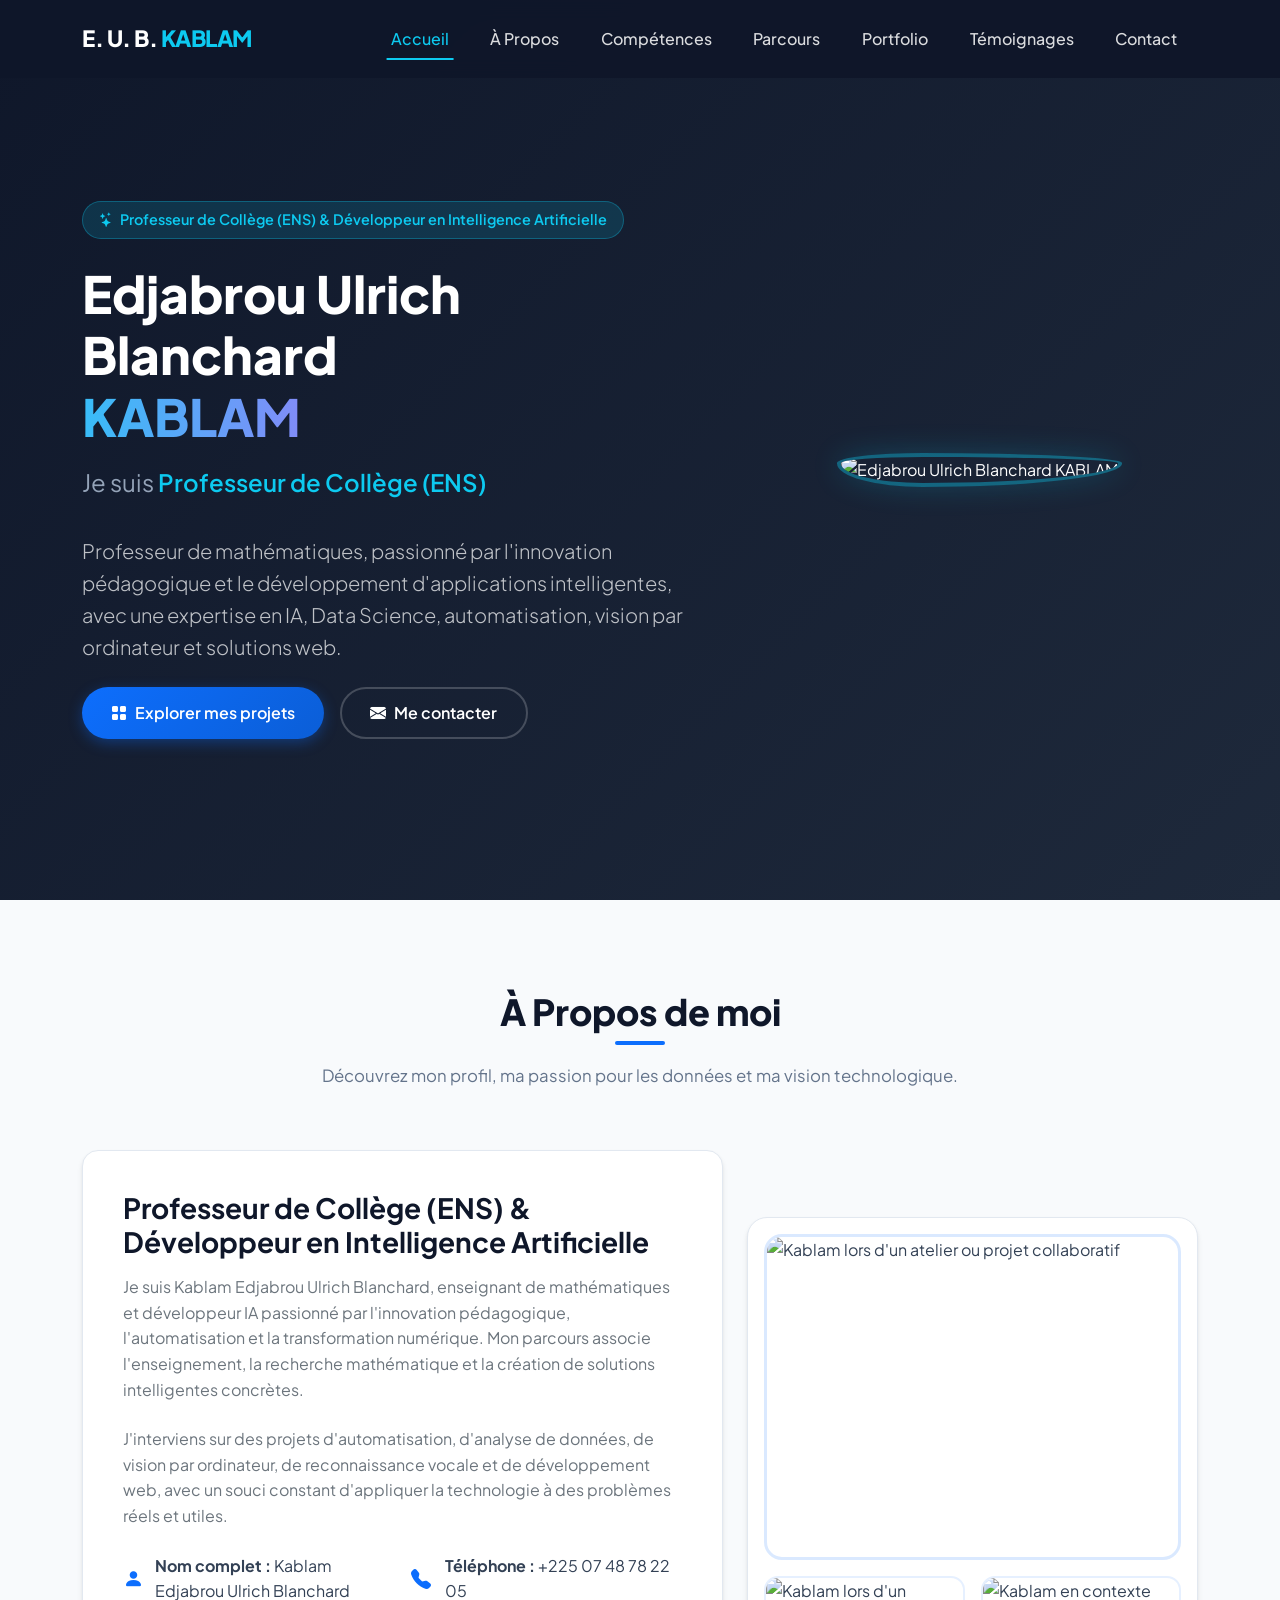
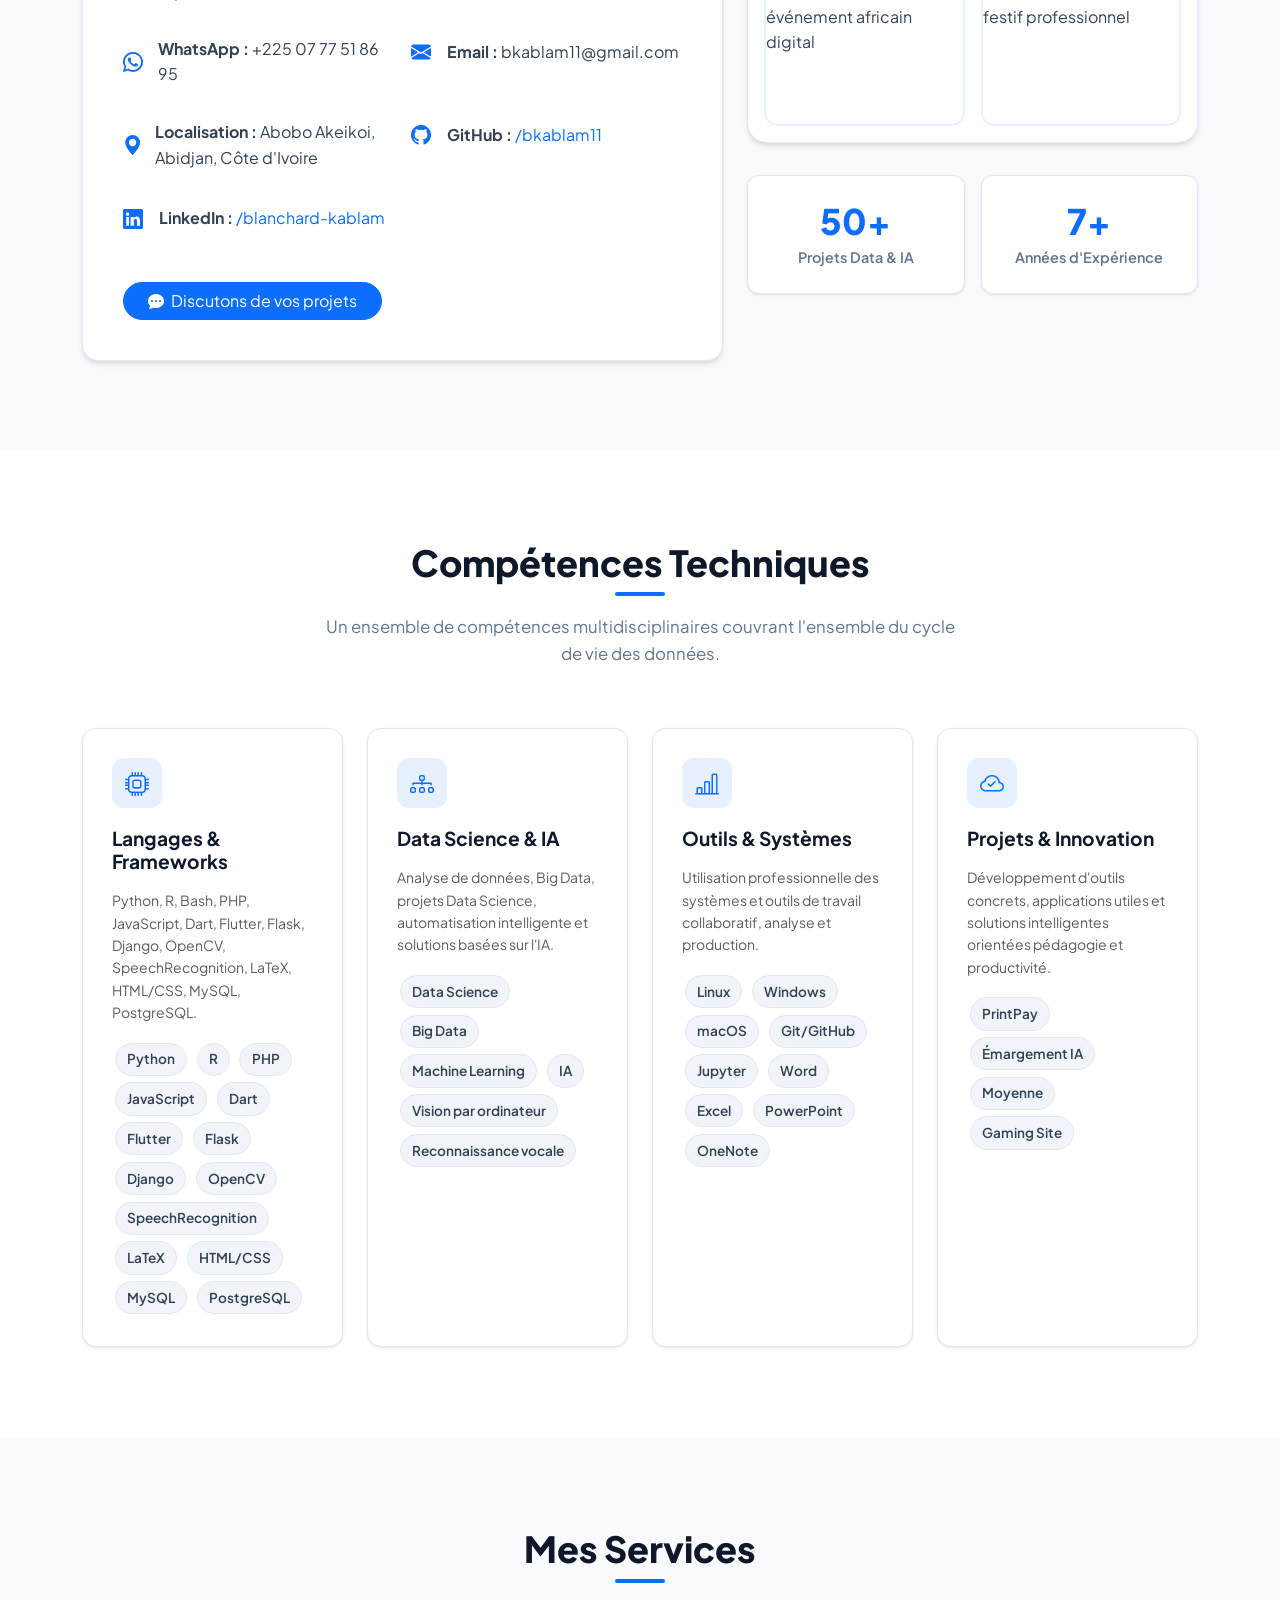
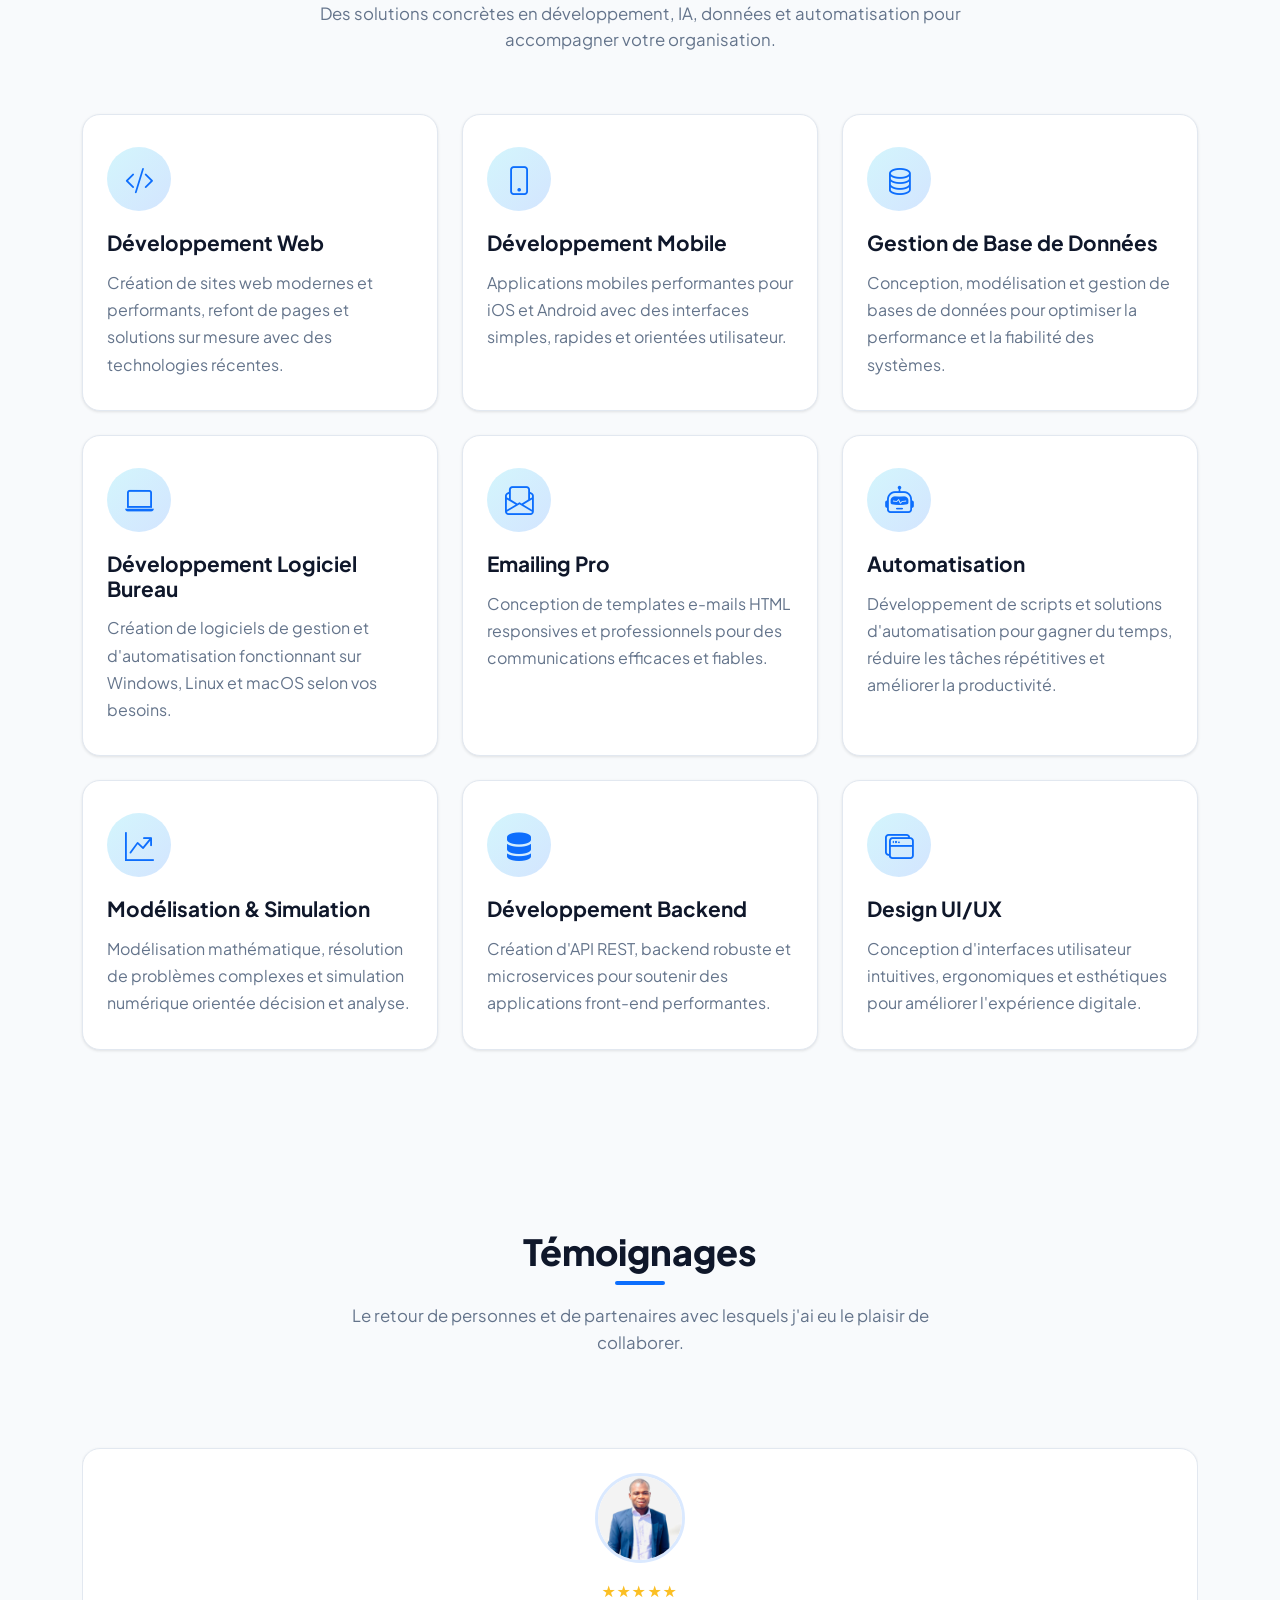
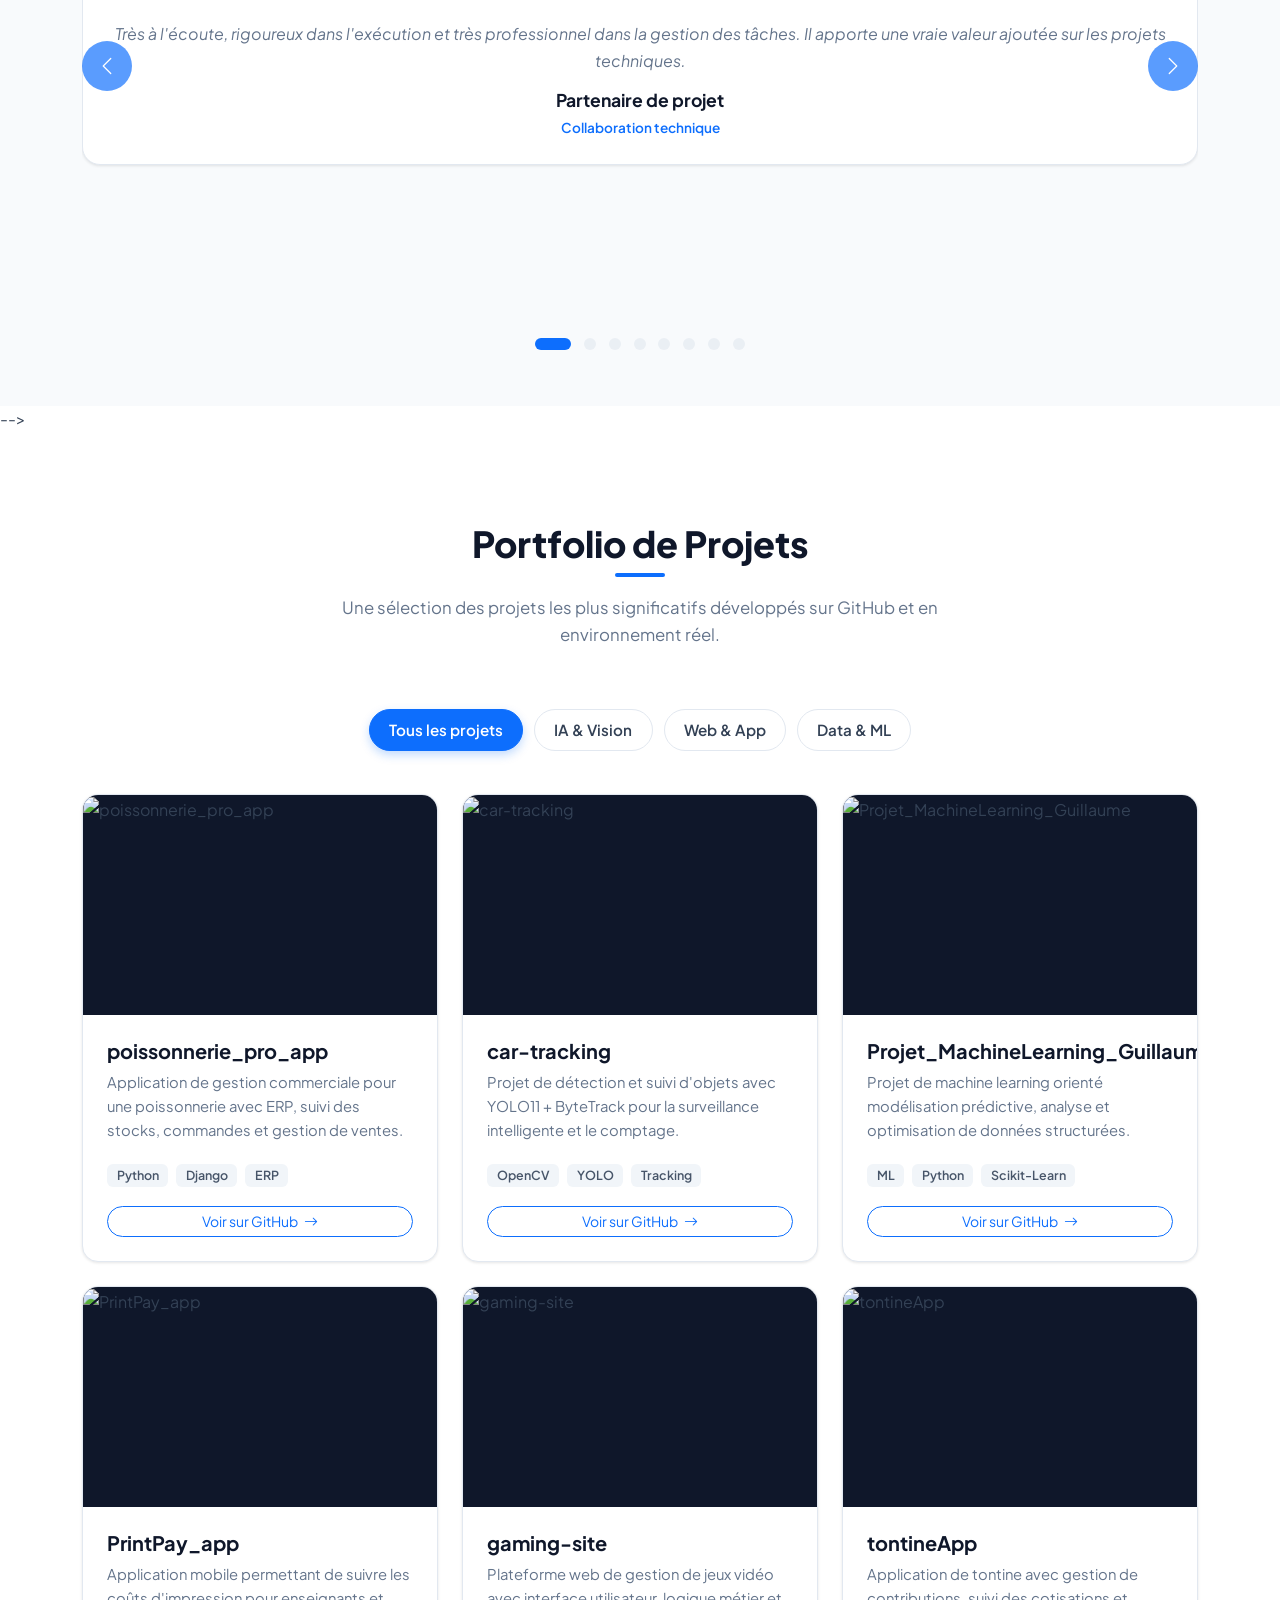
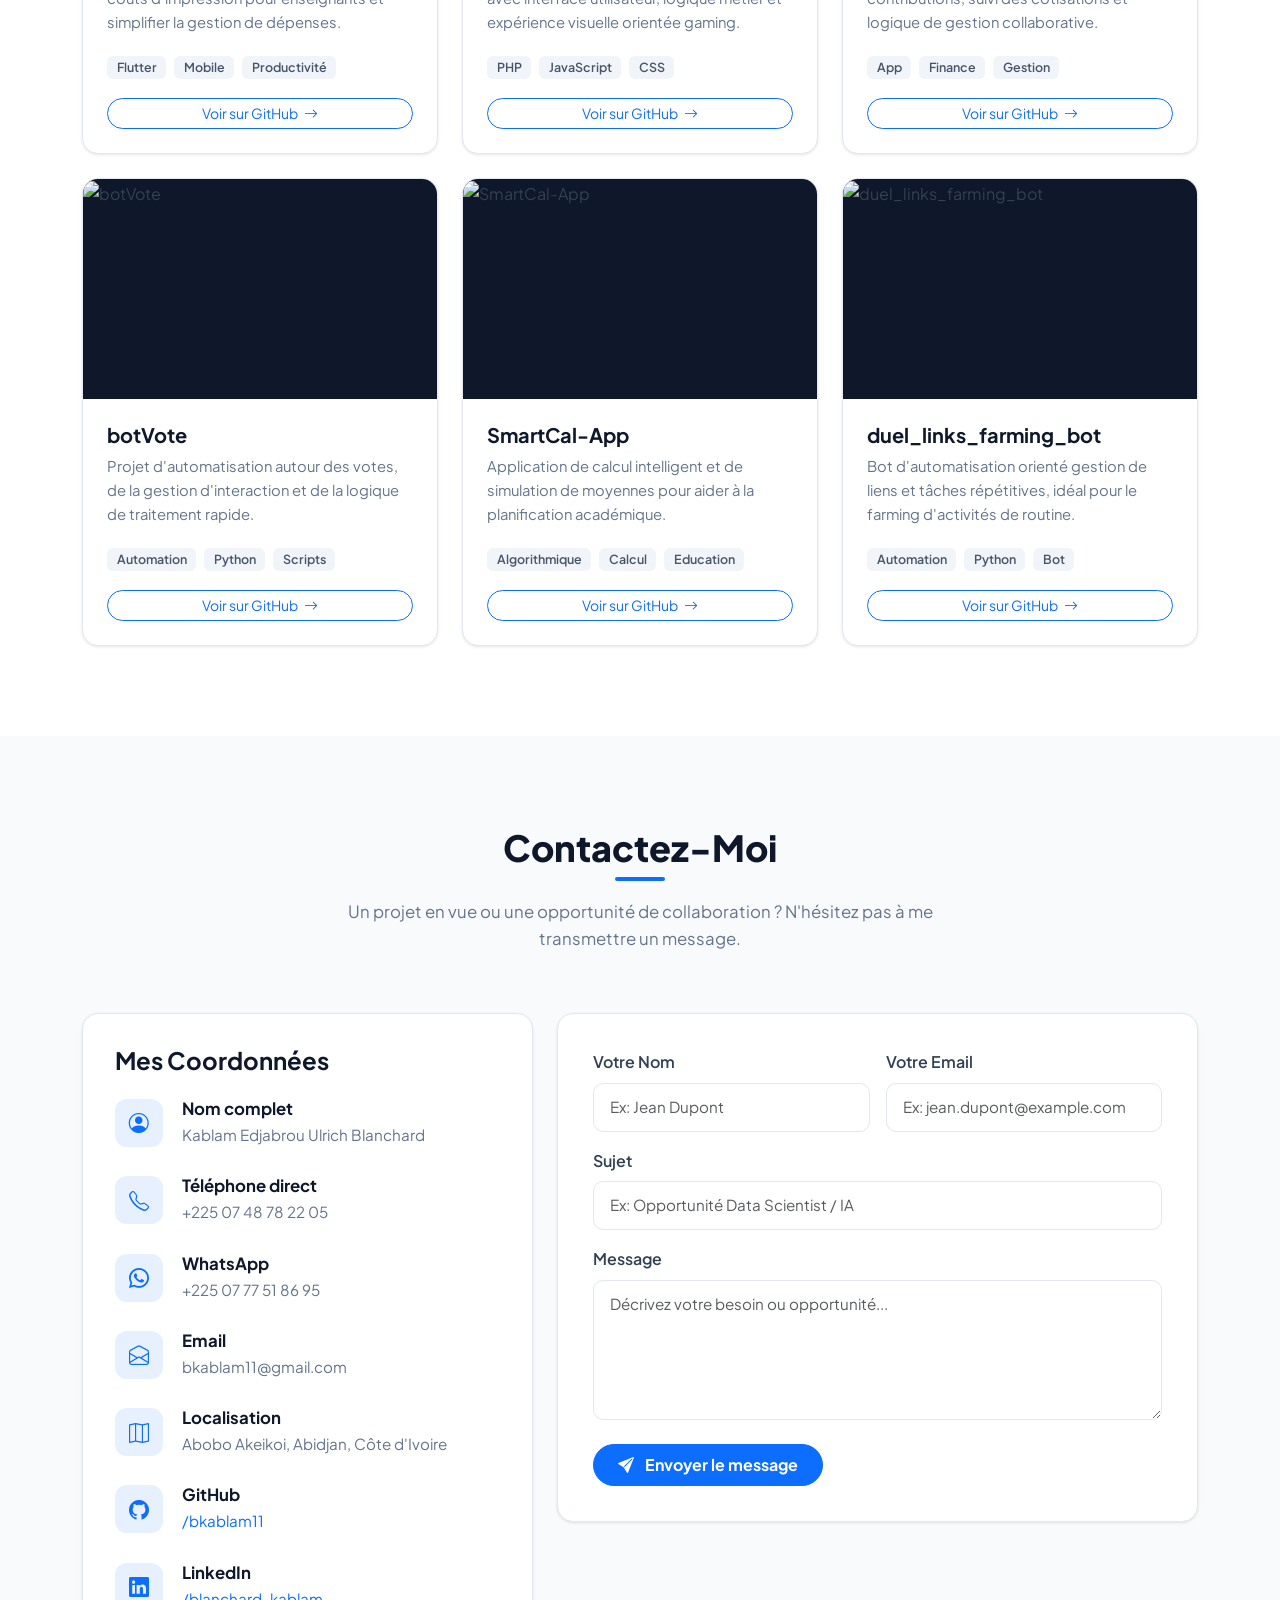
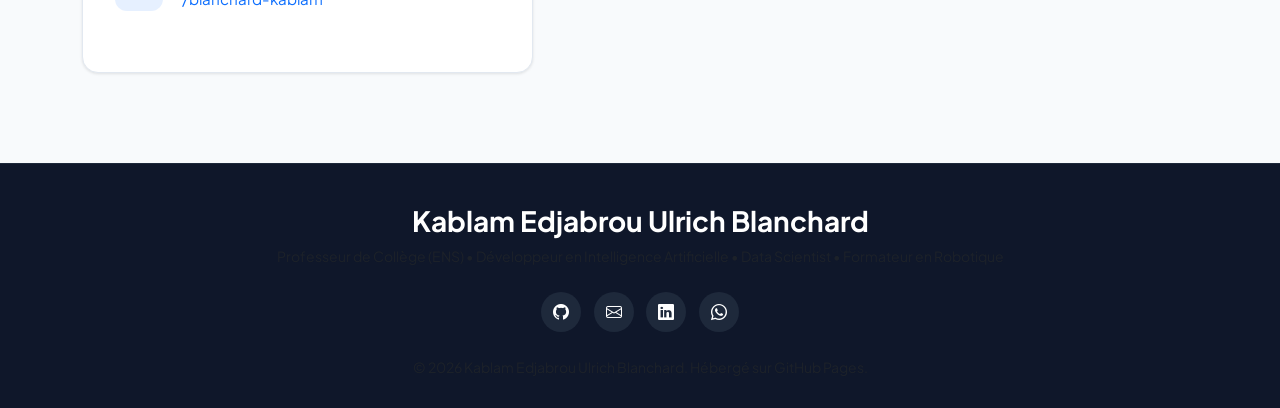
==== commit ea966f02: "(fix) developpement de mon nouveau portfolio" ====
--- a/index.html
+++ b/index.html
@@ -1,645 +1,872 @@
-<!DOCTYPE html>
-<html lang="en">
-
-<head>
-  <meta charset="utf-8">
-  <meta content="width=device-width, initial-scale=1.0" name="viewport">
-
-  <title>Mon Portfolio</title>
-  <meta content="" name="description">
-  <meta content="" name="keywords">
-
-  <!-- Favicons -->
-  <link href="assets/img/favicon.png" rel="icon">
-  <link href="assets/img/apple-touch-icon.png" rel="apple-touch-icon">
-
-  <!-- Google Fonts -->
-  <link href="https://fonts.googleapis.com/css?family=Open+Sans:300,300i,400,400i,600,600i,700,700i|Raleway:300,300i,400,400i,500,500i,600,600i,700,700i|Poppins:300,300i,400,400i,500,500i,600,600i,700,700i" rel="stylesheet">
-
-  <!-- Vendor CSS Files -->
-  <link href="assets/vendor/aos/aos.css" rel="stylesheet">
-  <link href="assets/vendor/bootstrap/css/bootstrap.min.css" rel="stylesheet">
-  <link href="assets/vendor/bootstrap-icons/bootstrap-icons.css" rel="stylesheet">
-  <link href="assets/vendor/boxicons/css/boxicons.min.css" rel="stylesheet">
-  <link href="assets/vendor/glightbox/css/glightbox.min.css" rel="stylesheet">
-  <link href="assets/vendor/swiper/swiper-bundle.min.css" rel="stylesheet">
-
-  <!-- Template Main CSS File -->
-  <link href="assets/css/style.css" rel="stylesheet">
-
-  <!-- =======================================================
-  * Template Name: MyResume - v4.6.0
-  * Template URL: https://bootstrapmade.com/free-html-bootstrap-template-my-resume/
-  * Author: BootstrapMade.com
-  * License: https://bootstrapmade.com/license/
-  ======================================================== -->
-</head>
-
-<body>
-
-  <!-- ======= Mobile nav toggle button ======= -->
-  <!-- <button type="button" class="mobile-nav-toggle d-xl-none"><i class="bi bi-list mobile-nav-toggle"></i></button> -->
-  <i class="bi bi-list mobile-nav-toggle d-xl-none"></i>
-  <!-- ======= Header ======= -->
-  <header id="header" class="d-flex flex-column justify-content-center">
-
-    <nav id="navbar" class="navbar nav-menu">
-      <ul>
-        <li><a href="#hero" class="nav-link scrollto active"><i class="bx bx-home"></i> <span>Accueil</span></a></li>
-        <li><a href="#about" class="nav-link scrollto"><i class="bx bx-user"></i> <span>A propos de moi</span></a></li>
-        <li><a href="#resume" class="nav-link scrollto"><i class="bx bx-file-blank"></i> <span>Expériences professionnelles</span></a></li>
-        <li><a href="#portfolio" class="nav-link scrollto"><i class="bx bx-book-content"></i> <span>Photos</span></a></li>
-        <li><a href="#contact" class="nav-link scrollto"><i class="bx bx-envelope"></i> <span>Contact</span></a></li>
-      </ul>
-    </nav><!-- .nav-menu -->
-
-  </header><!-- End Header -->
-
-  <!-- ======= Hero Section ======= -->
-  <section id="hero" class="d-flex flex-column justify-content-center">
-    <div class="container" data-aos="zoom-in" data-aos-delay="100">
-      <h1>Edjabrou Ulrich <br> <br> Blanchard KABLAM</h1>
-      <p>Je suis <span class="typed" data-typed-items="Data Scientist, Developpeur Intelligence Aritificielle IA"></span></p>
-      <div class="social-links">
-        <a href="https://twitter.com/home" class="twitter"><i class="bx bxl-twitter"></i></a>
-        <a href="https://web.facebook.com/?_rdc=1&_rdr" class="facebook"><i class="bx bxl-facebook"></i></a>
-        <a href="https://www.instagram.com/" class="instagram"><i class="bx bxl-instagram"></i></a>
-        <a href="https://github.com/bkablam11?tab=repositories" class="google-plus"><i class="bi bi-github"></i></a>
-        <a href="https://www.linkedin.com/in/edjabrou-ulrich-blanchard-kablam-872b3a195/" class="linkedin"><i class="bx bxl-linkedin"></i></a>
-      </div>
-    </div>
-  </section><!-- End Hero -->
-
-  <main id="main">
-
-    <!-- ======= About Section ======= -->
-    <section id="about" class="about">
-      <div class="container" data-aos="fade-up">
-
-        <div class="section-title">
-          <h2>A propos de Moi</h2>
-          <p class="fonts_text" >Je mets à votre disposition mon portfolio afin de vous proposer mes services en tant que
-DEVELOPPEUR EN INTELLIGENCE ARTIFICIELLE. Au vu des activités effectuées et en cours
-dans votre structure, j’ai la conviction que je pourrai vous aider à atteindre
-vos objectifs. Mes compétences et expériences professionnelles sont ci-dessous.</p>
-        </div>
-
-        <div class="row">
-          <div class="col-lg-4">
-            <img src="assets/img/profile-img.jpg" class="img-fluid" alt="">
-          </div>
-          <div class="col-lg-8 pt-4 pt-lg-0 content">
-            <h3> Postes Visés : Developpeur Data IA - Data Scientist - Data Analyst - Data engineer</h3>
-            <p class="fst-italic">
-              Etant à MTN Academy By Simplon, je travaille sur des projets réels de traitement, d’analyse et de prise de décisions basées sur les données.
-            </p>
-            <div class="row">
-              <div class="col-lg-6">
-                <ul>
-                  <li><i class="bi bi-chevron-right"></i> <strong>Age : </strong> <span>24 ans</span></li>
-                  <li><i class="bi bi-chevron-right"></i> <strong>Situation Matrimoniale : </strong> <span>Célibataire sans enfant</span></li>
-                  <li><i class="bi bi-chevron-right"></i> <strong>Permis de Conduire :</strong> <span>Toutes catégories</span></li>
-                </ul>
-              </div>
-              <div class="col-lg-6">
-                <ul>
-                  <li><i class="bi bi-chevron-right"></i> <strong>Nombre d'années d'expérience : </strong> <span>2 Ans</span></li>
-                  <li><i class="bi bi-chevron-right"></i> <strong>Niveau d'Etude : </strong> <span>Licence</span></li>
-                  <li><i class="bi bi-chevron-right"></i> <strong>Spécialité : </strong> <span>Mathématiques</span></li>
-                </ul>
-              </div>
-            </div>
-          </div>
-        </div>
-
-      </div>
-    </section><!-- End About Section -->
-
-    <!-- ======= Facts Section ======= -->
-    <section id="facts" class="facts">
-      <div class="container" data-aos="fade-up">
-
-        <div class="section-title">
-          <h2>Mon portfolio en Chiffres</h2>
-        </div>
-
-        <div class="row">
-
-          <div class="col-lg-3 col-md-6">
-            <div class="count-box">
-              <i class="bi bi-emoji-smile"></i>
-              <span data-purecounter-start="0" data-purecounter-end="30" data-purecounter-duration="1" class="purecounter"></span>
-              <p>Collaborateurs</p>
-            </div>
-          </div>
-
-          <div class="col-lg-3 col-md-6 mt-5 mt-md-0">
-            <div class="count-box">
-              <i class="bi bi-journal-richtext"></i>
-              <span data-purecounter-start="0" data-purecounter-end="7" data-purecounter-duration="1" class="purecounter"></span>
-              <p>Projets</p>
-            </div>
-          </div>
-
-          <div class="col-lg-3 col-md-6 mt-5 mt-lg-0">
-            <div class="count-box">
-              <i class="bi bi-headset"></i>
-              <span data-purecounter-start="0" data-purecounter-end="72" data-purecounter-duration="1" class="purecounter"></span>
-              <p>Nombre d'heures Moyennes par projets</p>
-            </div>
-          </div>
-
-          <div class="col-lg-3 col-md-6 mt-5 mt-lg-0">
-            <div class="count-box">
-              <i class="bi bi-award"></i>
-              <span data-purecounter-start="0" data-purecounter-end="7" data-purecounter-duration="1" class="purecounter"></span>
-              <p>Nombre de Certification</p>
-            </div>
-          </div>
-
-        </div>
-
-      </div>
-    </section><!-- End Facts Section -->
-
-    <!-- ======= Skills Section ======= -->
-    <section id="skills" class="skills section-bg">
-      <div class="container" data-aos="fade-up">
-
-        <div class="section-title">
-          <h2>Compétences Techniques</h2>
-        </div>
-        <div class="row skills-content">
-
-          <div class="col-lg-6">
-
-            <div class="progress">
-              <span class="skill">HTML <i class="val">70%</i></span>
-              <div class="progress-bar-wrap">
-                <div class="progress-bar" role="progressbar" aria-valuenow="70" aria-valuemin="0" aria-valuemax="100"></div>
-              </div>
-            </div>
-
-            <div class="progress">
-              <span class="skill">CSS <i class="val">70%</i></span>
-              <div class="progress-bar-wrap">
-                <div class="progress-bar" role="progressbar" aria-valuenow="70" aria-valuemin="0" aria-valuemax="100"></div>
-              </div>
-            </div>
-
-            <div class="progress">
-              <span class="skill">SQL <i class="val">75%</i></span>
-              <div class="progress-bar-wrap">
-                <div class="progress-bar" role="progressbar" aria-valuenow="75" aria-valuemin="0" aria-valuemax="100"></div>
-              </div>
-            </div>
-
-          </div>
-
-          <div class="col-lg-6">
-
-            <div class="progress">
-              <span class="skill">PHP <i class="val">50%</i></span>
-              <div class="progress-bar-wrap">
-                <div class="progress-bar" role="progressbar" aria-valuenow="50" aria-valuemin="0" aria-valuemax="100"></div>
-              </div>
-            </div>
-
-            <div class="progress">
-              <span class="skill">WordPress/CMS <i class="val">50%</i></span>
-              <div class="progress-bar-wrap">
-                <div class="progress-bar" role="progressbar" aria-valuenow="50" aria-valuemin="0" aria-valuemax="100"></div>
-              </div>
-            </div>
-
-            <div class="progress">
-              <span class="skill">Machine Learning &amp; Deep Learning <i class="val">50%</i></span>
-              <div class="progress-bar-wrap">
-                <div class="progress-bar" role="progressbar" aria-valuenow="50" aria-valuemin="0" aria-valuemax="100"></div>
-              </div>
-            </div>
-
-          </div>
-
-        </div>
-
-      </div>
-    </section><!-- End Skills Section -->
-
-    <!-- ======= Resume Section ======= -->
-    <section id="resume" class="resume">
-      <div class="container" data-aos="fade-up">
-
-        <div class="section-title">
-          <h2>Expériences Professionnelles</h2>
-          </div>
-
-        <div class="row">
-          <div class="col-lg-6">
-            <h3 class="resume-title">Education</h3>
-            <div class="resume-item">
-              <h4>Licence en Mathématiques</h4>
-              <h5>2016 - 2019 </h5>
-              <p><em>SFA, Université nangui Abrogoua (Abobo Adjamé)</em></p>
-            </div>
-            <div class="resume-item">
-              <h4>Baccalauréat Scientifique</h4>
-              <h5>2012 - 2015</h5>
-              <p><em>Lycée Classique Abidjan</em></p>
-            </div>
-          </div>
-          <div class="col-lg-6">
-            <h3 class="resume-title">Experiences Professionnelles</h3>
-            <div class="resume-item">
-              <h4>Développeur en Intelligence Artificielle</h4>
-              <h5>Avril 2021 - Present (7 mois) </h5>
-              <p><em>MTN Academy by Simplon </em></p>
-              <ul>
-                <li>Axé sur le développement de modèles d’apprentissage supervisé,
-non supervisé et par renforcement, les tests, la mise à l’échelle, le
-déploiement dans des entreprises</li>
-                <li>Projects: Automatisation de fiches de Présence, Reconnaissance
-d’image, Reconnaissance vocale (Speech to Text and Text to
-speech) </li>
-              </ul>
-            </div>
-            <div class="resume-item">
-              <h4>Data Scientist Junior à Sejenci</h4>
-              <h5>Août 2019 - Fevrier 2020</h5>
-              <p><em>Ensea Cocody, Abidjan</em></p>
-              <ul>
-                <li>Projet des Chiffres et des Jeunes</li>
-                <li>Application de Numérisation des dossiers des patients pour de meilleurs soins <a href="https://developmentgateway.org/blog/digitizing-patient-records-for-improved-patient-care/">(voir plus)</a></li>
-              </ul>
-            </div>
-          </div>
-        </div>
-        <h3 class="resume-title">Coucours du Ministère</h3>
-            <div class="resume-item pb-0">
-              <h4>Féliciter par Mr Roger Adon : Ministre de l'Economie Numérique</h4>
-              <p><em>J'ai eu l'immense honneur de participer au concours African Digital Week 2021</em></p>
-              <ul>
-                <li> <a href="https://www.youtube.com/watch?v=dPzCTStXU-8"> Coucours en ligne sur youtube</a></li>
-                <li> Page Youtube : African Digital Week
-</li>
-                <li>Projet réalisé : SafeCity <a href="https://www.figma.com/proto/R2OGmjlqYdcZHiBPlizTQb/Safe-City?node-id=1%3A2&scaling=min-zoom&page-id=0%3A1&starting-point-node-id=1%3A2">voir la maquette</a></li>
-              </ul>
-            </div>
-            <h3 class="resume-title">Formation de Jeunes filles: Projet Tantie Bagages</h3>
-            <div class="resume-item pb-0">
-              <h4>Apprenti - formateur avec Mr Manzan</h4>
-              <p><em>Formation sur le focntionnement de l'internet et du web ainsi que les dangers de ces outils</em></p>
-              <ul>
-                <li>Manzan</li>
-                <li>(+225) 07 07 14 99 51</li>
-                <li><a href="https://web.facebook.com/tantiebagagesos/photos/?ref=page_internal"> Facebook tantie-bagage</a> </li>
-              </ul>
-            </div>
-        <h3 class="resume-title">Activité Extra-professionnelle</h3>
-            <div class="resume-item pb-0">
-              <h4>Ouatt Sono</h4>
-              <p><em>Annimateur de cérémonies, de baptèmes, Mariages et anniversaires</em></p>
-              <ul>
-                <li>Ouattara djibril</li>
-                <li>(+225) 01 41 05 27 16</li>
-                <li>ouatdjibril@gmail.com</li>
-              </ul>
-            </div>
-      </div>
-    </section><!-- End Resume Section -->
-
-    <!-- ======= Portfolio Section ======= -->
-    <section id="portfolio" class="portfolio section-bg">
-      <div class="container" data-aos="fade-up">
-
-        <div class="section-title">
-          <h2>Galeries Photos</h2>
-        </div>
-
-        <div class="row">
-          <div class="col-lg-12 d-flex justify-content-center" data-aos="fade-up" data-aos-delay="100">
-            <ul id="portfolio-flters">
-              <li data-filter="*" class="filter-active">Tous</li>
-              <li data-filter=".filter-app">ADW &amp; CGECI</li>
-              
-              <li data-filter=".filter-web">AUF</li>
-              <li data-filter=".filter-card">Nourriture</li>
-            </ul>
-          </div>
-        </div>
-
-        <div class="row portfolio-container" data-aos="fade-up" data-aos-delay="200">
-
-          <div class="col-lg-4 col-md-6 portfolio-item filter-app">
-            <div class="portfolio-wrap">
-              <img src="assets/img/portfolio/portfolio-1.jpg" class="img-fluid" alt="">
-              <div class="portfolio-info">
-                <h4>ADW 1</h4>
-                <div class="portfolio-links">
-                  <a href="assets/img/portfolio/portfolio-1.jpg" data-gallery="portfolioGallery" class="portfolio-lightbox"><i class="bx bx-plus"></i></a>
-                </div>
-              </div>
-            </div>
-          </div>
-
-          <div class="col-lg-4 col-md-6 portfolio-item filter-web">
-            <div class="portfolio-wrap">
-              <img src="assets/img/portfolio/portfolio-2.jpg" class="img-fluid" alt="">
-              <div class="portfolio-info">
-                <h4>AUF 3</h4>
-                
-                <div class="portfolio-links">
-                  <a href="assets/img/portfolio/portfolio-2.jpg" data-gallery="portfolioGallery" class="portfolio-lightbox" ><i class="bx bx-plus"></i></a>
-                  
-                </div>
-              </div>
-            </div>
-          </div>
-
-          <div class="col-lg-4 col-md-6 portfolio-item filter-app">
-            <div class="portfolio-wrap">
-              <img src="assets/img/portfolio/portfolio-3.jpg" class="img-fluid" alt="">
-              <div class="portfolio-info">
-                <h4>CGECI</h4>
-                <div class="portfolio-links">
-                  <a href="assets/img/portfolio/portfolio-3.jpg" data-gallery="portfolioGallery" class="portfolio-lightbox" ><i class="bx bx-plus"></i></a>
-                </div>
-              </div>
-            </div>
-          </div>
-
-          <div class="col-lg-4 col-md-6 portfolio-item filter-card">
-            <div class="portfolio-wrap">
-              <img src="assets/img/portfolio/portfolio-4.jpg" class="img-fluid" alt="">
-              <div class="portfolio-info">
-                <h4>Aloco</h4>
-                
-                <div class="portfolio-links">
-                  <a href="assets/img/portfolio/portfolio-4.jpg" data-gallery="portfolioGallery" class="portfolio-lightbox" ><i class="bx bx-plus"></i></a>
-                 
-                </div>
-              </div>
-            </div>
-          </div>
-
-          <div class="col-lg-4 col-md-6 portfolio-item filter-web">
-            <div class="portfolio-wrap">
-              <img src="assets/img/portfolio/portfolio-5.jpg" class="img-fluid" alt="">
-              <div class="portfolio-info">
-                <h4>AUF 1</h4>
-                
-                <div class="portfolio-links">
-                  <a href="assets/img/portfolio/portfolio-5.jpg" data-gallery="portfolioGallery" class="portfolio-lightbox" ><i class="bx bx-plus"></i></a>
-                  
-                </div>
-              </div>
-            </div>
-          </div>
-
-          <div class="col-lg-4 col-md-6 portfolio-item filter-app">
-            <div class="portfolio-wrap">
-              <img src="assets/img/portfolio/portfolio-6.jpg" class="img-fluid" alt="">
-              <div class="portfolio-info">
-                <h4>ADW 2</h4>
-                <div class="portfolio-links">
-                  <a href="assets/img/portfolio/portfolio-6.jpg" data-gallery="portfolioGallery" class="portfolio-lightbox" ><i class="bx bx-plus"></i></a>
-                </div>
-              </div>
-            </div>
-          </div>
-
-          <div class="col-lg-4 col-md-6 portfolio-item filter-card">
-            <div class="portfolio-wrap">
-              <img src="assets/img/portfolio/portfolio-7.jpg" class="img-fluid" alt="">
-              <div class="portfolio-info">
-                <h4>APF</h4>
-                
-                <div class="portfolio-links">
-                  <a href="assets/img/portfolio/portfolio-7.jpg" data-gallery="portfolioGallery" class="portfolio-lightbox" ><i class="bx bx-plus"></i></a>
-                  
-                </div>
-              </div>
-            </div>
-          </div>
-
-          <div class="col-lg-4 col-md-6 portfolio-item filter-card">
-            <div class="portfolio-wrap">
-              <img src="assets/img/portfolio/portfolio-8.jpg" class="img-fluid" alt="">
-              <div class="portfolio-info">
-                <h4>Crudité</h4>
-                
-                <div class="portfolio-links">
-                  <a href="assets/img/portfolio/portfolio-8.jpg" data-gallery="portfolioGallery" class="portfolio-lightbox" ><i class="bx bx-plus"></i></a>
-                  
-                </div>
-              </div>
-            </div>
-          </div>
-
-          <div class="col-lg-4 col-md-6 portfolio-item filter-web">
-            <div class="portfolio-wrap">
-              <img src="assets/img/portfolio/portfolio-9.jpg" class="img-fluid" alt="">
-              <div class="portfolio-info">
-                <h4>AUF 3</h4>
-                
-                <div class="portfolio-links">
-                  <a href="assets/img/portfolio/portfolio-9.jpg" data-gallery="portfolioGallery" class="portfolio-lightbox" ><i class="bx bx-plus"></i></a>
-                  
-                </div>
-              </div>
-            </div>
-          </div>
-
-        </div>
-
-      </div>
-    </section><!-- End Portfolio Section -->
-
-    <!-- ======= Testimonials Section ======= -->
-    <section id="testimonials" class="testimonials section-bg">
-      <div class="container" data-aos="fade-up">
-
-        <div class="section-title">
-          <h2>Témoignages</h2>
-        </div>
-
-        <div class="testimonials-slider swiper" data-aos="fade-up" data-aos-delay="100">
-          <div class="swiper-wrapper">
-
-            <div class="swiper-slide">
-              <div class="testimonial-item">
-                <img src="assets/img/testimonials/testimonials-1.jpg" class="testimonial-img" alt="">
-                <h3>Koné Kevin</h3>
-                <h4>Apprenant Simplon</h4>
-                <p>
-                  <i class="bx bxs-quote-alt-left quote-icon-left"></i>
-                  J'ai travaillé avec Mr Kablam sur une veille sur OpenCV. J'ai beaucoup d'admiration pour lui et pour son douvement dans le travail
-                  <i class="bx bxs-quote-alt-right quote-icon-right"></i>
-                </p>
-              </div>
-            </div><!-- End testimonial item -->
-
-            <div class="swiper-slide">
-              <div class="testimonial-item">
-                <img src="assets/img/testimonials/testimonials-2.jpg" class="testimonial-img" alt="">
-                <h3>Aristide Dembélé</h3>
-                <h4>Apprenant Simplon</h4>
-                <p>
-                  <i class="bx bxs-quote-alt-left quote-icon-left"></i>
-                 J'ai travaillé avec Mr Kablam sur le projet SafeCity. Il est très professionnel et collaboratif.
-                  <i class="bx bxs-quote-alt-right quote-icon-right"></i>
-                </p>
-              </div>
-            </div><!-- End testimonial item -->
-
-            <div class="swiper-slide">
-              <div class="testimonial-item">
-                <img src="assets/img/testimonials/testimonials-3.jpg" class="testimonial-img" alt="">
-                <h3>Laurianne Koffi</h3>
-                <h4>Developpeuse Data IA</h4>
-                <p>
-                  <i class="bx bxs-quote-alt-left quote-icon-left"></i>
-                  Les qualités de Mr Kablam sont: rigeur, professionnalisme et dévotion dans son travail.
-                  <i class="bx bxs-quote-alt-right quote-icon-right"></i>
-                </p>
-              </div>
-            </div><!-- End testimonial item -->
-
-            <div class="swiper-slide">
-              <div class="testimonial-item">
-                <img src="assets/img/testimonials/testimonials-4.jpg" class="testimonial-img" alt="">
-                <h3>Charlie</h3>
-                <h4>Developpeur Full-Stack</h4>
-                <p>
-                  <i class="bx bxs-quote-alt-left quote-icon-left"></i>
-                  Expert dans son domaine, Mr Kablam fait preuve d'une patience exceptionnelle.
-                  <i class="bx bxs-quote-alt-right quote-icon-right"></i>
-                </p>
-              </div>
-            </div><!-- End testimonial item -->
-
-            <div class="swiper-slide">
-              <div class="testimonial-item">
-                <img src="assets/img/testimonials/testimonials-5.jpg" class="testimonial-img" alt="">
-                <h3>Mexiale Fenkeu</h3>
-                <h4>Entrepreneur</h4>
-                <p>
-                  <i class="bx bxs-quote-alt-left quote-icon-left"></i>
-                  Mr Kablam est professionnel dans son travail.
-                  <i class="bx bxs-quote-alt-right quote-icon-right"></i>
-                </p>
-              </div>
-            </div><!-- End testimonial item -->
-
-          </div>
-          <div class="swiper-pagination"></div>
-        </div>
-
-      </div>
-    </section><!-- End Testimonials Section -->
-
-    <!-- ======= Contact Section ======= -->
-    <section id="contact" class="contact">
-      <div class="container" data-aos="fade-up">
-
-        <div class="section-title">
-          <h2>Contact</h2>
-        </div>
-
-        <div class="row mt-1">
-
-          <div class="col-lg-4">
-            <div class="info">
-              <div class="address">
-                <i class="bi bi-geo-alt"></i>
-                <h4>Localisation:</h4>
-                <p>Cocody, CIDFOR derrière le Lycée Technique d'Abidjan</p>
-              </div>
-
-              <div class="email">
-                <i class="bi bi-envelope"></i>
-                <h4>Email:</h4>
-                <p>bkablam11@gmail.com</p>
-              </div>
-
-              <div class="phone">
-                <i class="bi bi-phone"></i>
-                <h4>Téléphone:</h4>
-                <p>+225 07 48 78 22 05</p>
-              </div>
-
-            </div>
-
-          </div>
-
-          <div class="col-lg-8 mt-5 mt-lg-0">
-
-            <form action="forms/contact.php" method="post" role="form" class="php-email-form">
-              <div class="row">
-                <div class="col-md-6 form-group">
-                  <input type="text" name="name" class="form-control" id="name" placeholder="Your Name" required>
-                </div>
-                <div class="col-md-6 form-group mt-3 mt-md-0">
-                  <input type="email" class="form-control" name="email" id="email" placeholder="Your Email" required>
-                </div>
-              </div>
-              <div class="form-group mt-3">
-                <input type="text" class="form-control" name="subject" id="subject" placeholder="Subject" required>
-              </div>
-              <div class="form-group mt-3">
-                <textarea class="form-control" name="message" rows="5" placeholder="Message" required></textarea>
-              </div>
-              <div class="my-3">
-                <div class="loading">Loading</div>
-                <div class="error-message"></div>
-                <div class="sent-message">Merci votre message à été envoyé</div>
-              </div>
-              <div class="text-center"><button type="submit">Envoyer</button></div>
-            </form>
-
-          </div>
-
-        </div>
-
-      </div>
-    </section><!-- End Contact Section -->
-
-  </main><!-- End #main -->
-
-  <!-- ======= Footer ======= -->
-  <footer id="footer">
-    <div class="container">
-      <h3>Blanchard Kablam</h3>
-      <div class="social-links">
-        <a href="https://twitter.com/bkablam10" class="twitter"><i class="bx bxl-twitter"></i></a>
-        <a href="https://web.facebook.com/edjabrouulrichblanchard.kablam" class="facebook"><i class="bx bxl-facebook"></i></a>
-        <a href="https://www.instagram.com/bkablam10/?hl=fr" class="instagram"><i class="bx bxl-instagram"></i></a>
-        <a href="https://github.com/bkablam11/" class="google-plus"><i class="bi bi-github"></i></a>
-        <a href="https://www.linkedin.com/in/edjabrou-ulrich-blanchard-kablam-872b3a195/" class="linkedin"><i class="bx bxl-linkedin"></i></a>
-      </div>
-      <div class="copyright">
-        &copy; Copyright <strong><span>Blanchard kablam</span></strong>
-      </div>
-    </div>
-  </footer><!-- End Footer -->
-
-  <div id="preloader"></div>
-  <a href="#" class="back-to-top d-flex align-items-center justify-content-center"><i class="bi bi-arrow-up-short"></i></a>
-
-  <!-- Vendor JS Files -->
-  <script src="assets/vendor/aos/aos.js"></script>
-  <script src="assets/vendor/bootstrap/js/bootstrap.bundle.min.js"></script>
-  <script src="assets/vendor/glightbox/js/glightbox.min.js"></script>
-  <script src="assets/vendor/isotope-layout/isotope.pkgd.min.js"></script>
-  <script src="assets/vendor/php-email-form/validate.js"></script>
-  <script src="assets/vendor/purecounter/purecounter.js"></script>
-  <script src="assets/vendor/swiper/swiper-bundle.min.js"></script>
-  <script src="assets/vendor/typed.js/typed.min.js"></script>
-  <script src="assets/vendor/waypoints/noframework.waypoints.js"></script>
-
-  <!-- Template Main JS File -->
-  <script src="assets/js/main.js"></script>
-
-</body>
-
-</html>+<!DOCTYPE html>
+<html lang="fr">
+<head>
+  <meta charset="UTF-8">
+  <meta name="viewport" content="width=device-width, initial-scale=1.0">
+  <title>Edjabrou Ulrich Blanchard KABLAM - Portfolio Data &amp; IA</title>
+  <meta name="description" content="Portfolio de Kablam Edjabrou Ulrich Blanchard - Professeur de Collège (ENS) & Développeur en Intelligence Artificielle.">
+
+  <!-- Bootstrap 5 CSS -->
+  <link href="https://cdn.jsdelivr.net/npm/bootstrap@5.3.2/dist/css/bootstrap.min.css" rel="stylesheet">
+  <!-- Bootstrap Icons -->
+  <link rel="stylesheet" href="https://cdn.jsdelivr.net/npm/bootstrap-icons@1.11.1/font/bootstrap-icons.css">
+  <!-- Google Fonts (Plus Jakarta Sans) -->
+  <link rel="preconnect" href="https://fonts.googleapis.com">
+  <link rel="preconnect" href="https://fonts.gstatic.com" crossorigin>
+  <link href="https://fonts.googleapis.com/css2?family=Plus+Jakarta+Sans:wght@400;500;600;700;800&display=swap" rel="stylesheet">
+
+  <!-- Custom CSS -->
+  <link rel="stylesheet" href="assets/css/style.css">
+</head>
+<body data-bs-spy="scroll" data-bs-target="#navbar-main" data-bs-offset="100">
+
+  <!-- ============================================ -->
+  <!-- Navigation Header                            -->
+  <!-- ============================================ -->
+  <nav id="navbar-main" class="navbar navbar-expand-lg fixed-top navbar-dark">
+    <div class="container">
+      <a class="navbar-brand" href="#hero" id="nav-logo">
+        E. U. B. <span>KABLAM</span>
+      </a>
+      <button class="navbar-toggler border-0" type="button" data-bs-toggle="collapse" data-bs-target="#navbarNav" aria-controls="navbarNav" aria-expanded="false" aria-label="Toggle navigation" id="mobile-nav-toggle">
+        <span class="navbar-toggler-icon"></span>
+      </button>
+
+      <div class="collapse navbar-collapse" id="navbarNav">
+        <ul class="navbar-menu navbar-nav ms-auto mb-2 mb-lg-0">
+          <li class="nav-item">
+            <a class="nav-link active" href="#hero" id="nav-link-hero">Accueil</a>
+          </li>
+          <li class="nav-item">
+            <a class="nav-link" href="#about" id="nav-link-about">À Propos</a>
+          </li>
+          <li class="nav-item">
+            <a class="nav-link" href="#skills" id="nav-link-skills">Compétences</a>
+          </li>
+          <li class="nav-item">
+            <a class="nav-link" href="#experience" id="nav-link-experience">Parcours</a>
+          </li>
+          <li class="nav-item">
+            <a class="nav-link" href="#portfolio" id="nav-link-portfolio">Portfolio</a>
+          </li>
+          <li class="nav-item">
+            <a class="nav-link" href="#testimonials" id="nav-link-testimonials">Témoignages</a>
+          </li>
+          <li class="nav-item">
+            <a class="nav-link" href="#contact" id="nav-link-contact">Contact</a>
+          </li>
+        </ul>
+      </div>
+    </div>
+  </nav>
+
+  <!-- ============================================ -->
+  <!-- Hero Section                                 -->
+  <!-- ============================================ -->
+  <section id="hero">
+    <div class="container">
+      <div class="row align-items-center g-5">
+        <div class="col-lg-7 text-center text-lg-start">
+          <span class="hero-badge" id="hero-badge">
+            <i class="bi bi-stars me-1"></i> Professeur de Collège (ENS) &amp; Développeur en Intelligence Artificielle
+          </span>
+          <h1 id="hero-title">
+            Edjabrou Ulrich Blanchard <br><span>KABLAM</span>
+          </h1>
+          <div class="typed-text-wrapper" id="hero-subtitle">
+            Je suis <span class="typed-text"></span>
+          </div>
+          <p class="lead text-light opacity-75 mb-4 max-w-xl" id="hero-description">
+            Professeur de mathématiques, passionné par l'innovation pédagogique et le développement d'applications intelligentes, avec une expertise en IA, Data Science, automatisation, vision par ordinateur et solutions web.
+          </p>
+          <div class="d-flex flex-wrap gap-3 justify-content-center justify-content-lg-start" id="hero-cta">
+            <a href="#portfolio" class="btn btn-custom-primary">
+              <i class="bi bi-grid-fill"></i> Explorer mes projets
+            </a>
+            <a href="#contact" class="btn btn-custom-outline">
+              <i class="bi bi-envelope-fill"></i> Me contacter
+            </a>
+          </div>
+        </div>
+
+        <div class="col-lg-5 text-center">
+          <div class="hero-img-container" id="hero-image-wrapper">
+            <img src="assets/img/me/profile-img.png" alt="Edjabrou Ulrich Blanchard KABLAM" class="hero-img img-fluid" id="profile-image">
+          </div>
+        </div>
+      </div>
+    </div>
+  </section>
+
+  <!-- ============================================ -->
+  <!-- À Propos                                     -->
+  <!-- ============================================ -->
+  <section id="about" class="section-bg">
+    <div class="container">
+      <div class="section-title">
+        <h2 id="about-heading">À Propos de moi</h2>
+        <p>Découvrez mon profil, ma passion pour les données et ma vision technologique.</p>
+      </div>
+
+      <div class="row g-4 align-items-center">
+        <div class="col-lg-7">
+          <div class="about-card">
+            <h3 class="fw-bold mb-3" id="about-subheading">Professeur de Collège (ENS) &amp; Développeur en Intelligence Artificielle</h3>
+            <p class="text-secondary mb-4">
+              Je suis Kablam Edjabrou Ulrich Blanchard, enseignant de mathématiques et développeur IA passionné par l'innovation pédagogique, l'automatisation et la transformation numérique. Mon parcours associe l'enseignement, la recherche mathématique et la création de solutions intelligentes concrètes.
+            </p>
+            <p class="text-secondary mb-4">
+              J'interviens sur des projets d'automatisation, d'analyse de données, de vision par ordinateur, de reconnaissance vocale et de développement web, avec un souci constant d'appliquer la technologie à des problèmes réels et utiles.
+            </p>
+
+            <div class="row g-3">
+              <div class="col-sm-6">
+                <div class="about-info-item">
+                  <i class="bi bi-person-fill"></i>
+                  <div><strong>Nom complet :</strong> Kablam Edjabrou Ulrich Blanchard</div>
+                </div>
+              </div>
+              <div class="col-sm-6">
+                <div class="about-info-item">
+                  <i class="bi bi-telephone-fill"></i>
+                  <div><strong>Téléphone :</strong> +225 07 48 78 22 05</div>
+                </div>
+              </div>
+              <div class="col-sm-6">
+                <div class="about-info-item">
+                  <i class="bi bi-whatsapp"></i>
+                  <div><strong>WhatsApp :</strong> +225 07 77 51 86 95</div>
+                </div>
+              </div>
+              <div class="col-sm-6">
+                <div class="about-info-item">
+                  <i class="bi bi-envelope-fill"></i>
+                  <div><strong>Email :</strong> bkablam11@gmail.com</div>
+                </div>
+              </div>
+              <div class="col-sm-6">
+                <div class="about-info-item">
+                  <i class="bi bi-geo-alt-fill"></i>
+                  <div><strong>Localisation :</strong> Abobo Akeikoi, Abidjan, Côte d'Ivoire</div>
+                </div>
+              </div>
+              <div class="col-sm-6">
+                <div class="about-info-item">
+                  <i class="bi bi-github"></i>
+                  <div><strong>GitHub :</strong> <a href="https://github.com/bkablam11" target="_blank" rel="noopener">/bkablam11</a></div>
+                </div>
+              </div>
+              <div class="col-sm-6">
+                <div class="about-info-item">
+                  <i class="bi bi-linkedin"></i>
+                  <div><strong>LinkedIn :</strong> <a href="https://www.linkedin.com/in/edjabrou-ulrich-blanchard-kablam-872b3a195/" target="_blank" rel="noopener">/blanchard-kablam</a></div>
+                </div>
+              </div>
+            </div>
+
+            <div class="mt-4 pt-2">
+              <a href="#contact" class="btn btn-primary rounded-pill px-4 me-2">
+                <i class="bi bi-chat-dots-fill me-1"></i> Discutons de vos projets
+              </a>
+            </div>
+          </div>
+        </div>
+
+        <div class="col-lg-5">
+          <div class="about-photo-panel">
+            <div class="about-photo-main">
+              <img src="assets/img/me/wac.jpg" alt="Kablam lors d'un atelier ou projet collaboratif">
+            </div>
+            <div class="about-photo-stack">
+              <div class="about-photo-small">
+                <img src="assets/img/me/cnr.jpg" alt="Kablam lors d'un événement africain digital">
+              </div>
+              <div class="about-photo-small">
+                <img src="assets/img/me/cnr2.jpg" alt="Kablam en contexte festif professionnel">
+              </div>
+            </div>
+          </div>
+
+          <div class="row g-3 mt-3">
+            <div class="col-6">
+              <div class="stat-box" id="stat-projects">
+                <h3>50+</h3>
+                <p>Projets Data &amp; IA</p>
+              </div>
+            </div>
+            <div class="col-6">
+              <div class="stat-box" id="stat-experience">
+                <h3>7+</h3>
+                <p>Années d'Expérience</p>
+              </div>
+            </div>
+          
+            
+          </div>
+        </div>
+      </div>
+    </div>
+  </section>
+
+  <!-- ============================================ -->
+  <!-- Compétences                                  -->
+  <!-- ============================================ -->
+  <section id="skills">
+    <div class="container">
+      <div class="section-title">
+        <h2 id="skills-heading">Compétences Techniques</h2>
+        <p>Un ensemble de compétences multidisciplinaires couvrant l'ensemble du cycle de vie des données.</p>
+      </div>
+
+      <div class="row g-4">
+        <!-- Skill 1 -->
+        <div class="col-md-6 col-lg-3">
+          <div class="skill-card" id="skill-card-ia">
+            <div class="skill-icon">
+              <i class="bi bi-cpu"></i>
+            </div>
+            <h4>Langages &amp; Frameworks</h4>
+            <p class="text-muted small mb-3">Python, R, Bash, PHP, JavaScript, Dart, Flutter, Flask, Django, OpenCV, SpeechRecognition, LaTeX, HTML/CSS, MySQL, PostgreSQL.</p>
+            <div>
+              <span class="skill-tag">Python</span>
+              <span class="skill-tag">R</span>
+              <span class="skill-tag">PHP</span>
+              <span class="skill-tag">JavaScript</span>
+              <span class="skill-tag">Dart</span>
+              <span class="skill-tag">Flutter</span>
+              <span class="skill-tag">Flask</span>
+              <span class="skill-tag">Django</span>
+              <span class="skill-tag">OpenCV</span>
+              <span class="skill-tag">SpeechRecognition</span>
+              <span class="skill-tag">LaTeX</span>
+              <span class="skill-tag">HTML/CSS</span>
+              <span class="skill-tag">MySQL</span>
+              <span class="skill-tag">PostgreSQL</span>
+            </div>
+          </div>
+        </div>
+
+        <!-- Skill 2 -->
+        <div class="col-md-6 col-lg-3">
+          <div class="skill-card" id="skill-card-engineering">
+            <div class="skill-icon">
+              <i class="bi bi-diagram-3"></i>
+            </div>
+            <h4>Data Science &amp; IA</h4>
+            <p class="text-muted small mb-3">Analyse de données, Big Data, projets Data Science, automatisation intelligente et solutions basées sur l'IA.</p>
+            <div>
+              <span class="skill-tag">Data Science</span>
+              <span class="skill-tag">Big Data</span>
+              <span class="skill-tag">Machine Learning</span>
+              <span class="skill-tag">IA</span>
+              <span class="skill-tag">Vision par ordinateur</span>
+              <span class="skill-tag">Reconnaissance vocale</span>
+            </div>
+          </div>
+        </div>
+
+        <!-- Skill 3 -->
+        <div class="col-md-6 col-lg-3">
+          <div class="skill-card" id="skill-card-analytics">
+            <div class="skill-icon">
+              <i class="bi bi-bar-chart-line"></i>
+            </div>
+            <h4>Outils &amp; Systèmes</h4>
+            <p class="text-muted small mb-3">Utilisation professionnelle des systèmes et outils de travail collaboratif, analyse et production.</p>
+            <div>
+              <span class="skill-tag">Linux</span>
+              <span class="skill-tag">Windows</span>
+              <span class="skill-tag">macOS</span>
+              <span class="skill-tag">Git/GitHub</span>
+              <span class="skill-tag">Jupyter</span>
+              <span class="skill-tag">Word</span>
+              <span class="skill-tag">Excel</span>
+              <span class="skill-tag">PowerPoint</span>
+              <span class="skill-tag">OneNote</span>
+            </div>
+          </div>
+        </div>
+
+        <!-- Skill 4 -->
+        <div class="col-md-6 col-lg-3">
+          <div class="skill-card" id="skill-card-ops">
+            <div class="skill-icon">
+              <i class="bi bi-cloud-check"></i>
+            </div>
+            <h4>Projets &amp; Innovation</h4>
+            <p class="text-muted small mb-3">Développement d'outils concrets, applications utiles et solutions intelligentes orientées pédagogie et productivité.</p>
+            <div>
+              <span class="skill-tag">PrintPay</span>
+              <span class="skill-tag">Émargement IA</span>
+              <span class="skill-tag">Moyenne</span>
+              <span class="skill-tag">Gaming Site</span>
+            </div>
+          </div>
+        </div>
+      </div>
+    </div>
+  </section>
+
+  <!-- ============================================ -->
+  <!-- Mes Services                                  -->
+  <!-- ============================================ -->
+  <section id="experience" class="section-bg">
+    <div class="container">
+      <div class="section-title">
+        <h2 id="experience-heading">Mes Services</h2>
+        <p>Des solutions concrètes en développement, IA, données et automatisation pour accompagner votre organisation.</p>
+      </div>
+
+      <div class="row g-4">
+        <div class="col-md-6 col-lg-4">
+          <div class="service-card">
+            <div class="service-icon"><i class="bi bi-code-slash"></i></div>
+            <h4>Développement Web</h4>
+            <p>Création de sites web modernes et performants, refont de pages et solutions sur mesure avec des technologies récentes.</p>
+          </div>
+        </div>
+
+        <div class="col-md-6 col-lg-4">
+          <div class="service-card">
+            <div class="service-icon"><i class="bi bi-phone"></i></div>
+            <h4>Développement Mobile</h4>
+            <p>Applications mobiles performantes pour iOS et Android avec des interfaces simples, rapides et orientées utilisateur.</p>
+          </div>
+        </div>
+
+        <div class="col-md-6 col-lg-4">
+          <div class="service-card">
+            <div class="service-icon"><i class="bi bi-database"></i></div>
+            <h4>Gestion de Base de Données</h4>
+            <p>Conception, modélisation et gestion de bases de données pour optimiser la performance et la fiabilité des systèmes.</p>
+          </div>
+        </div>
+
+        <div class="col-md-6 col-lg-4">
+          <div class="service-card">
+            <div class="service-icon"><i class="bi bi-laptop"></i></div>
+            <h4>Développement Logiciel Bureau</h4>
+            <p>Création de logiciels de gestion et d'automatisation fonctionnant sur Windows, Linux et macOS selon vos besoins.</p>
+          </div>
+        </div>
+
+        <div class="col-md-6 col-lg-4">
+          <div class="service-card">
+            <div class="service-icon"><i class="bi bi-envelope-paper"></i></div>
+            <h4>Emailing Pro</h4>
+            <p>Conception de templates e-mails HTML responsives et professionnels pour des communications efficaces et fiables.</p>
+          </div>
+        </div>
+
+        <div class="col-md-6 col-lg-4">
+          <div class="service-card">
+            <div class="service-icon"><i class="bi bi-robot"></i></div>
+            <h4>Automatisation</h4>
+            <p>Développement de scripts et solutions d'automatisation pour gagner du temps, réduire les tâches répétitives et améliorer la productivité.</p>
+          </div>
+        </div>
+
+        <div class="col-md-6 col-lg-4">
+          <div class="service-card">
+            <div class="service-icon"><i class="bi bi-graph-up-arrow"></i></div>
+            <h4>Modélisation &amp; Simulation</h4>
+            <p>Modélisation mathématique, résolution de problèmes complexes et simulation numérique orientée décision et analyse.</p>
+          </div>
+        </div>
+
+        <div class="col-md-6 col-lg-4">
+          <div class="service-card">
+            <div class="service-icon"><i class="bi bi-server"></i></div>
+            <h4>Développement Backend</h4>
+            <p>Création d'API REST, backend robuste et microservices pour soutenir des applications front-end performantes.</p>
+          </div>
+        </div>
+
+        <div class="col-md-6 col-lg-4">
+          <div class="service-card">
+            <div class="service-icon"><i class="bi bi-window-stack"></i></div>
+            <h4>Design UI/UX</h4>
+            <p>Conception d'interfaces utilisateur intuitives, ergonomiques et esthétiques pour améliorer l'expérience digitale.</p>
+          </div>
+        </div>
+      </div>
+    </div>
+  </section>
+
+  <!-- ============================================ -->
+  <!-- Témoignages                                  -->
+  <!-- ============================================ -->
+  <section id="testimonials" class="section-bg">
+    <div class="container">
+      <div class="section-title">
+        <h2 id="testimonials-heading">Témoignages</h2>
+        <p>Le retour de personnes et de partenaires avec lesquels j'ai eu le plaisir de collaborer.</p>
+      </div>
+
+      <!-- Testimonials Carousel -->
+      <div id="testimonials-carousel" class="carousel slide" data-bs-ride="carousel" data-bs-interval="4500">
+        <div class="carousel-inner">
+          <!-- Slide 1 -->
+          <div class="carousel-item active">
+            <div class="testimonial-card">
+              <img src="assets/img/testimonials/testimonials-1.jpg" alt="Collaborateur 1">
+              <div class="testimonial-rating">★★★★★</div>
+              <p>Très à l'écoute, rigoureux dans l'exécution et très professionnel dans la gestion des tâches. Il apporte une vraie valeur ajoutée sur les projets techniques.</p>
+              <h4>Partenaire de projet</h4>
+              <span>Collaboration technique</span>
+            </div>
+          </div>
+
+          <!-- Slide 2 -->
+          <div class="carousel-item">
+            <div class="testimonial-card">
+              <img src="assets/img/testimonials/testimonials-2.jpg" alt="Collaborateur 2">
+              <div class="testimonial-rating">★★★★★</div>
+              <p>Le niveau de créativité et de logique de solution est impressionnant. Il sait transformer des besoins concrets en outils simples et efficaces.</p>
+              <h4>Client / Collaborateur</h4>
+              <span>Solutions digitales</span>
+            </div>
+          </div>
+
+          <!-- Slide 3 -->
+          <div class="carousel-item">
+            <div class="testimonial-card">
+              <img src="assets/img/testimonials/testimonials-3.jpg" alt="Collaborateur 3">
+              <div class="testimonial-rating">★★★★★</div>
+              <p>Une excellente capacité à allier pédagogie, innovation et exécution. Très clair dans la communication et très fiable sur les livrables.</p>
+              <h4>Équipe projet</h4>
+              <span>Accompagnement &amp; développement</span>
+            </div>
+          </div>
+
+          <!-- Slide 4 -->
+          <div class="carousel-item">
+            <div class="testimonial-card">
+              <img src="assets/img/testimonials/testimonials-4.jpg" alt="Collaborateur 4">
+              <div class="testimonial-rating">★★★★★</div>
+              <p>Capacité remarquable à analyser les problèmes complexes et proposer des solutions innovantes. Un véritable atout pour toute équipe.</p>
+              <h4>Manager / Superviseur</h4>
+              <span>Gestion de projets innovants</span>
+            </div>
+          </div>
+
+          <!-- Slide 5 -->
+          <div class="carousel-item">
+            <div class="testimonial-card">
+              <img src="assets/img/testimonials/testimonials-5.jpg" alt="Collaborateur 5">
+              <div class="testimonial-rating">★★★★★</div>
+              <p>Sa maîtrise des technologies et son approche pédagogique rendent les sujets complexes accessibles. Excellent mentor et développeur.</p>
+              <h4>Collègue / Mentor</h4>
+              <span>Formation &amp; expertise technique</span>
+            </div>
+          </div>
+
+          <!-- Slide 6 -->
+          <div class="carousel-item">
+            <div class="testimonial-card">
+              <img src="assets/img/testimonials/testimonials-6.jpg" alt="Collaborateur 6">
+              <div class="testimonial-rating">★★★★★</div>
+              <p>Passionné par son travail et animé par le souci du détail. Il livre des projets de qualité supérieure dans les délais impartis.</p>
+              <h4>Client satisfaction</h4>
+              <span>Projets web &amp; mobile</span>
+            </div>
+          </div>
+
+          <!-- Slide 7 -->
+          <div class="carousel-item">
+            <div class="testimonial-card">
+              <img src="assets/img/testimonials/testimonials-7.jpg" alt="Collaborateur 7">
+              <div class="testimonial-rating">★★★★★</div>
+              <p>Un professionnel qui allie rigueur scientifique et pragmatisme entrepreneurial. Parfait pour transformer les données en décisions.</p>
+              <h4>Partenaire stratégique</h4>
+              <span>Data &amp; Intelligence Artificielle</span>
+            </div>
+          </div>
+
+          <!-- Slide 8 -->
+          <div class="carousel-item">
+            <div class="testimonial-card">
+              <img src="assets/img/testimonials/testimonials-8.jpg" alt="Collaborateur 8">
+              <div class="testimonial-rating">★★★★★</div>
+              <p>Rare de rencontrer quelqu'un qui combine expertise technique, leadership et humanité. Une personne de confiance pour des projets critiques.</p>
+              <h4>Directeur / Chef de projet</h4>
+              <span>Transformation digitale</span>
+            </div>
+          </div>
+        </div>
+
+        <!-- Carousel Controls -->
+        <button class="carousel-control-prev" type="button" data-bs-target="#testimonials-carousel" data-bs-slide="prev">
+          <span class="carousel-control-prev-icon" aria-hidden="true"></span>
+          <span class="visually-hidden">Précédent</span>
+        </button>
+        <button class="carousel-control-next" type="button" data-bs-target="#testimonials-carousel" data-bs-slide="next">
+          <span class="carousel-control-next-icon" aria-hidden="true"></span>
+          <span class="visually-hidden">Suivant</span>
+        </button>
+
+        <!-- Carousel Indicators -->
+        <div class="carousel-indicators">
+          <button type="button" data-bs-target="#testimonials-carousel" data-bs-slide-to="0" class="active" aria-current="true"></button>
+          <button type="button" data-bs-target="#testimonials-carousel" data-bs-slide-to="1"></button>
+          <button type="button" data-bs-target="#testimonials-carousel" data-bs-slide-to="2"></button>
+          <button type="button" data-bs-target="#testimonials-carousel" data-bs-slide-to="3"></button>
+          <button type="button" data-bs-target="#testimonials-carousel" data-bs-slide-to="4"></button>
+          <button type="button" data-bs-target="#testimonials-carousel" data-bs-slide-to="5"></button>
+          <button type="button" data-bs-target="#testimonials-carousel" data-bs-slide-to="6"></button>
+          <button type="button" data-bs-target="#testimonials-carousel" data-bs-slide-to="7"></button>
+        </div>
+      </div>
+    </div>
+  </section>
+
+  <!-- ============================================ -->
+
+  <!-- ============================================ -->                                    -->
+  <!-- ============================================ -->
+  <section id="portfolio">
+    <div class="container">
+      <div class="section-title">
+        <h2 id="portfolio-heading">Portfolio de Projets</h2>
+        <p>Une sélection des projets les plus significatifs développés sur GitHub et en environnement réel.</p>
+      </div>
+
+      <!-- Filters -->
+      <ul class="portfolio-filters" id="portfolio-filters">
+        <li data-filter="*" class="filter-active">Tous les projets</li>
+        <li data-filter=".filter-ia">IA &amp; Vision</li>
+        <li data-filter=".filter-web">Web &amp; App</li>
+        <li data-filter=".filter-data">Data &amp; ML</li>
+      </ul>
+
+      <div class="row g-4 portfolio-container">
+        <div class="col-md-6 col-lg-4 portfolio-item filter-data">
+          <div class="portfolio-card" id="project-card-1">
+            <div class="portfolio-img-wrapper">
+              <img src="assets/img/me/poisson.png" class="portfolio-img" alt="poissonnerie_pro_app">
+            </div>
+            <div class="portfolio-body">
+              <h4>poissonnerie_pro_app</h4>
+              <p>Application de gestion commerciale pour une poissonnerie avec ERP, suivi des stocks, commandes et gestion de ventes.</p>
+              <div class="portfolio-tags">
+                <span class="portfolio-tag">Python</span>
+                <span class="portfolio-tag">Django</span>
+                <span class="portfolio-tag">ERP</span>
+              </div>
+              <a href="https://github.com/bkablam11/poissonnerie_pro_app" target="_blank" rel="noopener" class="btn btn-outline-primary btn-sm rounded-pill mt-auto">
+                Voir sur GitHub <i class="bi bi-arrow-right ms-1"></i>
+              </a>
+            </div>
+          </div>
+        </div>
+
+        <div class="col-md-6 col-lg-4 portfolio-item filter-ia">
+          <div class="portfolio-card" id="project-card-2">
+            <div class="portfolio-img-wrapper">
+              <img src="assets/img/me/car.png" class="portfolio-img" alt="car-tracking">
+            </div>
+            <div class="portfolio-body">
+              <h4>car-tracking</h4>
+              <p>Projet de détection et suivi d'objets avec YOLO11 + ByteTrack pour la surveillance intelligente et le comptage.</p>
+              <div class="portfolio-tags">
+                <span class="portfolio-tag">OpenCV</span>
+                <span class="portfolio-tag">YOLO</span>
+                <span class="portfolio-tag">Tracking</span>
+              </div>
+              <a href="https://github.com/bkablam11/car-tracking" target="_blank" rel="noopener" class="btn btn-outline-primary btn-sm rounded-pill mt-auto">
+                Voir sur GitHub <i class="bi bi-arrow-right ms-1"></i>
+              </a>
+            </div>
+          </div>
+        </div>
+
+        <div class="col-md-6 col-lg-4 portfolio-item filter-data">
+          <div class="portfolio-card" id="project-card-3">
+            <div class="portfolio-img-wrapper">
+              <img src="assets/img/me/machinelearnia.png" class="portfolio-img" alt="Projet_MachineLearning_Guillaume">
+            </div>
+            <div class="portfolio-body">
+              <h4>Projet_MachineLearning_Guillaume</h4>
+              <p>Projet de machine learning orienté modélisation prédictive, analyse et optimisation de données structurées.</p>
+              <div class="portfolio-tags">
+                <span class="portfolio-tag">ML</span>
+                <span class="portfolio-tag">Python</span>
+                <span class="portfolio-tag">Scikit-Learn</span>
+              </div>
+              <a href="https://github.com/bkablam11/Projet_MachineLearning_Guillaume" target="_blank" rel="noopener" class="btn btn-outline-primary btn-sm rounded-pill mt-auto">
+                Voir sur GitHub <i class="bi bi-arrow-right ms-1"></i>
+              </a>
+            </div>
+          </div>
+        </div>
+
+        <div class="col-md-6 col-lg-4 portfolio-item filter-web">
+          <div class="portfolio-card" id="project-card-4">
+            <div class="portfolio-img-wrapper">
+              <img src="assets/img/me/print.png" class="portfolio-img" alt="PrintPay_app">
+            </div>
+            <div class="portfolio-body">
+              <h4>PrintPay_app</h4>
+              <p>Application mobile permettant de suivre les coûts d'impression pour enseignants et simplifier la gestion de dépenses.</p>
+              <div class="portfolio-tags">
+                <span class="portfolio-tag">Flutter</span>
+                <span class="portfolio-tag">Mobile</span>
+                <span class="portfolio-tag">Productivité</span>
+              </div>
+              <a href="https://github.com/bkablam11/PrintPay_app" target="_blank" rel="noopener" class="btn btn-outline-primary btn-sm rounded-pill mt-auto">
+                Voir sur GitHub <i class="bi bi-arrow-right ms-1"></i>
+              </a>
+            </div>
+          </div>
+        </div>
+
+        <div class="col-md-6 col-lg-4 portfolio-item filter-web">
+          <div class="portfolio-card" id="project-card-5">
+            <div class="portfolio-img-wrapper">
+              <img src="assets/img/me/gaming.png" class="portfolio-img" alt="gaming-site">
+            </div>
+            <div class="portfolio-body">
+              <h4>gaming-site</h4>
+              <p>Plateforme web de gestion de jeux vidéo avec interface utilisateur, logique métier et expérience visuelle orientée gaming.</p>
+              <div class="portfolio-tags">
+                <span class="portfolio-tag">PHP</span>
+                <span class="portfolio-tag">JavaScript</span>
+                <span class="portfolio-tag">CSS</span>
+              </div>
+              <a href="https://github.com/bkablam11/gaming-site" target="_blank" rel="noopener" class="btn btn-outline-primary btn-sm rounded-pill mt-auto">
+                Voir sur GitHub <i class="bi bi-arrow-right ms-1"></i>
+              </a>
+            </div>
+          </div>
+        </div>
+
+        <div class="col-md-6 col-lg-4 portfolio-item filter-web">
+          <div class="portfolio-card" id="project-card-6">
+            <div class="portfolio-img-wrapper">
+              <img src="assets/img/me/wari.png" class="portfolio-img" alt="tontineApp">
+            </div>
+            <div class="portfolio-body">
+              <h4>tontineApp</h4>
+              <p>Application de tontine avec gestion de contributions, suivi des cotisations et logique de gestion collaborative.</p>
+              <div class="portfolio-tags">
+                <span class="portfolio-tag">App</span>
+                <span class="portfolio-tag">Finance</span>
+                <span class="portfolio-tag">Gestion</span>
+              </div>
+              <a href="https://github.com/bkablam11/tontineApp" target="_blank" rel="noopener" class="btn btn-outline-primary btn-sm rounded-pill mt-auto">
+                Voir sur GitHub <i class="bi bi-arrow-right ms-1"></i>
+              </a>
+            </div>
+          </div>
+        </div>
+
+        <div class="col-md-6 col-lg-4 portfolio-item filter-web">
+          <div class="portfolio-card" id="project-card-7">
+            <div class="portfolio-img-wrapper">
+              <img src="assets/img/me/wari.png" class="portfolio-img" alt="botVote">
+            </div>
+            <div class="portfolio-body">
+              <h4>botVote</h4>
+              <p>Projet d'automatisation autour des votes, de la gestion d'interaction et de la logique de traitement rapide.</p>
+              <div class="portfolio-tags">
+                <span class="portfolio-tag">Automation</span>
+                <span class="portfolio-tag">Python</span>
+                <span class="portfolio-tag">Scripts</span>
+              </div>
+              <a href="https://github.com/bkablam11/botVote" target="_blank" rel="noopener" class="btn btn-outline-primary btn-sm rounded-pill mt-auto">
+                Voir sur GitHub <i class="bi bi-arrow-right ms-1"></i>
+              </a>
+            </div>
+          </div>
+        </div>
+
+        <div class="col-md-6 col-lg-4 portfolio-item filter-web">
+          <div class="portfolio-card" id="project-card-8">
+            <div class="portfolio-img-wrapper">
+              <img src="assets/img/me/wari.png" class="portfolio-img" alt="SmartCal-App">
+            </div>
+            <div class="portfolio-body">
+              <h4>SmartCal-App</h4>
+              <p>Application de calcul intelligent et de simulation de moyennes pour aider à la planification académique.</p>
+              <div class="portfolio-tags">
+                <span class="portfolio-tag">Algorithmique</span>
+                <span class="portfolio-tag">Calcul</span>
+                <span class="portfolio-tag">Education</span>
+              </div>
+              <a href="https://github.com/bkablam11/SmartCal-App" target="_blank" rel="noopener" class="btn btn-outline-primary btn-sm rounded-pill mt-auto">
+                Voir sur GitHub <i class="bi bi-arrow-right ms-1"></i>
+              </a>
+            </div>
+          </div>
+        </div>
+
+        <div class="col-md-6 col-lg-4 portfolio-item filter-web">
+          <div class="portfolio-card" id="project-card-9">
+            <div class="portfolio-img-wrapper">
+              <img src="assets/img/me/wari.png" class="portfolio-img" alt="duel_links_farming_bot">
+            </div>
+            <div class="portfolio-body">
+              <h4>duel_links_farming_bot</h4>
+              <p>Bot d'automatisation orienté gestion de liens et tâches répétitives, idéal pour le farming d'activités de routine.</p>
+              <div class="portfolio-tags">
+                <span class="portfolio-tag">Automation</span>
+                <span class="portfolio-tag">Python</span>
+                <span class="portfolio-tag">Bot</span>
+              </div>
+              <a href="https://github.com/bkablam11/duel_links_farming_bot" target="_blank" rel="noopener" class="btn btn-outline-primary btn-sm rounded-pill mt-auto">
+                Voir sur GitHub <i class="bi bi-arrow-right ms-1"></i>
+              </a>
+            </div>
+          </div>
+        </div>
+      </div>
+    </div>
+  </section>
+
+  <!-- ============================================ -->
+  <!-- Contact                                      -->
+  <!-- ============================================ -->
+  <section id="contact" class="section-bg">
+    <div class="container">
+      <div class="section-title">
+        <h2 id="contact-heading">Contactez-Moi</h2>
+        <p>Un projet en vue ou une opportunité de collaboration ? N'hésitez pas à me transmettre un message.</p>
+      </div>
+
+      <div class="row g-4">
+        <div class="col-lg-5">
+          <div class="contact-info-card">
+            <h4 class="fw-bold mb-4">Mes Coordonnées</h4>
+
+            <div class="contact-info-item">
+              <div class="contact-info-icon">
+                <i class="bi bi-person-circle"></i>
+              </div>
+              <div class="contact-info-text">
+                <h5>Nom complet</h5>
+                <p>Kablam Edjabrou Ulrich Blanchard</p>
+              </div>
+            </div>
+
+            <div class="contact-info-item">
+              <div class="contact-info-icon">
+                <i class="bi bi-telephone"></i>
+              </div>
+              <div class="contact-info-text">
+                <h5>Téléphone direct</h5>
+                <p>+225 07 48 78 22 05</p>
+              </div>
+            </div>
+
+            <div class="contact-info-item">
+              <div class="contact-info-icon">
+                <i class="bi bi-whatsapp"></i>
+              </div>
+              <div class="contact-info-text">
+                <h5>WhatsApp</h5>
+                <p>+225 07 77 51 86 95</p>
+              </div>
+            </div>
+
+            <div class="contact-info-item">
+              <div class="contact-info-icon">
+                <i class="bi bi-envelope-open"></i>
+              </div>
+              <div class="contact-info-text">
+                <h5>Email</h5>
+                <p>bkablam11@gmail.com</p>
+              </div>
+            </div>
+
+            <div class="contact-info-item">
+              <div class="contact-info-icon">
+                <i class="bi bi-map"></i>
+              </div>
+              <div class="contact-info-text">
+                <h5>Localisation</h5>
+                <p>Abobo Akeikoi, Abidjan, Côte d'Ivoire</p>
+              </div>
+            </div>
+
+            <div class="contact-info-item">
+              <div class="contact-info-icon">
+                <i class="bi bi-github"></i>
+              </div>
+              <div class="contact-info-text">
+                <h5>GitHub</h5>
+                <p><a href="https://github.com/bkablam11" target="_blank" rel="noopener">/bkablam11</a></p>
+              </div>
+            </div>
+
+            <div class="contact-info-item">
+              <div class="contact-info-icon">
+                <i class="bi bi-linkedin"></i>
+              </div>
+              <div class="contact-info-text">
+                <h5>LinkedIn</h5>
+                <p><a href="https://linkedin.com/in/blanchard-kablam" target="_blank" rel="noopener">/blanchard-kablam</a></p>
+              </div>
+            </div>
+          </div>
+        </div>
+
+        <div class="col-lg-7">
+          <form class="contact-form" action="#" method="post" id="contact-form-element">
+            <div class="row g-3">
+              <div class="col-md-6">
+                <label for="name" class="form-label fw-semibold">Votre Nom</label>
+                <input type="text" name="name" class="form-control" id="name" placeholder="Ex: Jean Dupont" required>
+              </div>
+              <div class="col-md-6">
+                <label for="email" class="form-label fw-semibold">Votre Email</label>
+                <input type="email" class="form-control" name="email" id="email" placeholder="Ex: jean.dupont@example.com" required>
+              </div>
+              <div class="col-12">
+                <label for="subject" class="form-label fw-semibold">Sujet</label>
+                <input type="text" class="form-control" name="subject" id="subject" placeholder="Ex: Opportunité Data Scientist / IA" required>
+              </div>
+              <div class="col-12">
+                <label for="message" class="form-label fw-semibold">Message</label>
+                <textarea class="form-control" name="message" id="message" rows="5" placeholder="Décrivez votre besoin ou opportunité..." required></textarea>
+              </div>
+              <div class="col-12 mt-4">
+                <button type="submit" class="btn btn-primary rounded-pill px-4 py-2 fw-bold" id="btn-submit-contact">
+                  <i class="bi bi-send-fill me-2"></i> Envoyer le message
+                </button>
+              </div>
+            </div>
+          </form>
+        </div>
+      </div>
+    </div>
+  </section>
+
+  <!-- ============================================ -->
+  <!-- Footer                                       -->
+  <!-- ============================================ -->
+  <footer>
+    <div class="container text-center">
+      <h3 class="text-white fw-bold mb-2">Kablam Edjabrou Ulrich Blanchard</h3>
+      <p class="text-muted small mb-4">Professeur de Collège (ENS) &bull; Développeur en Intelligence Artificielle &bull; Data Scientist &bull; Formateur en Robotique</p>
+
+      <div class="social-links mb-4">
+        <a href="https://github.com/bkablam11" target="_blank" aria-label="GitHub"><i class="bi bi-github"></i></a>
+        <a href="mailto:bkablam11@gmail.com" aria-label="Email"><i class="bi bi-envelope"></i></a>
+        <a href="https://linkedin.com/in/blanchard-kablam" target="_blank" aria-label="LinkedIn"><i class="bi bi-linkedin"></i></a>
+        <a href="https://wa.me/2250777518695" target="_blank" aria-label="WhatsApp"><i class="bi bi-whatsapp"></i></a>
+      </div>
+
+      <p class="mb-0 text-muted small">&copy; 2026 Kablam Edjabrou Ulrich Blanchard. Hébergé sur GitHub Pages.</p>
+    </div>
+  </footer>
+
+  <!-- Back to top button -->
+  <a href="#" class="back-to-top" aria-label="Back to top"><i class="bi bi-arrow-up-short fs-4"></i></a>
+
+  <!-- Bootstrap 5 JS Bundle -->
+  <script src="https://cdn.jsdelivr.net/npm/bootstrap@5.3.2/dist/js/bootstrap.bundle.min.js"></script>
+
+  <!-- Custom Main JS -->
+  <script src="assets/js/main.js"></script>
+</body>
+</html>
--- a/assets/css/style.css
+++ b/assets/css/style.css
@@ -0,0 +1,878 @@
+/*--------------------------------------------------------------
+# Global Styles & CSS Variables
+--------------------------------------------------------------*/
+:root {
+  --primary-color: #0d6efd;
+  --primary-hover: #0b5ed7;
+  --accent-color: #0dcaf0;
+  --secondary-color: #0f172a;
+  --dark-bg: #0f172a;
+  --card-bg: #1e293b;
+  --text-main: #334155;
+  --text-muted: #64748b;
+  --light-bg: #f8fafc;
+  --border-color: #e2e8f0;
+  --font-family: 'Plus Jakarta Sans', system-ui, -apple-system, sans-serif;
+  --shadow-sm: 0 1px 3px rgba(0, 0, 0, 0.1);
+  --shadow-md: 0 4px 6px -1px rgba(0, 0, 0, 0.1), 0 2px 4px -1px rgba(0, 0, 0, 0.06);
+  --shadow-lg: 0 10px 15px -3px rgba(0, 0, 0, 0.1), 0 4px 6px -2px rgba(0, 0, 0, 0.05);
+}
+
+* {
+  box-sizing: border-box;
+  margin: 0;
+  padding: 0;
+}
+
+body {
+  font-family: var(--font-family);
+  color: var(--text-main);
+  background-color: #ffffff;
+  overflow-x: hidden;
+  line-height: 1.6;
+}
+
+a {
+  color: var(--primary-color);
+  text-decoration: none;
+  transition: all 0.3s ease;
+}
+
+a:hover {
+  color: var(--primary-hover);
+}
+
+h1, h2, h3, h4, h5, h6 {
+  font-family: var(--font-family);
+  font-weight: 700;
+  color: #0f172a;
+}
+
+/*--------------------------------------------------------------
+# Navigation Bar
+--------------------------------------------------------------*/
+.navbar {
+  transition: all 0.3s ease;
+  padding: 1rem 0;
+  background-color: rgba(15, 23, 42, 0.95);
+  backdrop-filter: blur(10px);
+}
+
+.navbar.scrolled {
+  box-shadow: 0 4px 20px rgba(0, 0, 0, 0.15);
+}
+
+.navbar-brand {
+  font-size: 1.4rem;
+  font-weight: 800;
+  color: #ffffff !important;
+  letter-spacing: -0.5px;
+}
+
+.navbar-brand span {
+  color: var(--accent-color);
+}
+
+.nav-link {
+  color: rgba(255, 255, 255, 0.85) !important;
+  font-weight: 500;
+  margin: 0 0.5rem;
+  padding: 0.5rem 0.8rem !important;
+  position: relative;
+  transition: color 0.3s ease;
+}
+
+.nav-link:hover, .nav-link.active {
+  color: var(--accent-color) !important;
+}
+
+.nav-link::after {
+  content: '';
+  position: absolute;
+  width: 0;
+  height: 2px;
+  bottom: 0;
+  left: 50%;
+  background-color: var(--accent-color);
+  transition: all 0.3s ease;
+  transform: translateX(-50%);
+}
+
+.nav-link:hover::after, .nav-link.active::after {
+  width: 80%;
+}
+
+/*--------------------------------------------------------------
+# Hero Section
+--------------------------------------------------------------*/
+#hero {
+  width: 100%;
+  min-height: 100vh;
+  background: linear-gradient(135deg, #0f172a 0%, #1e293b 100%);
+  position: relative;
+  display: flex;
+  align-items: center;
+  color: #ffffff;
+  padding: 100px 0 60px 0;
+}
+
+#hero .hero-badge {
+  display: inline-block;
+  padding: 0.4rem 1rem;
+  background: rgba(13, 202, 240, 0.15);
+  border: 1px solid rgba(13, 202, 240, 0.3);
+  color: var(--accent-color);
+  border-radius: 50px;
+  font-size: 0.9rem;
+  font-weight: 600;
+  margin-bottom: 1.5rem;
+}
+
+#hero h1 {
+  font-size: 3.2rem;
+  font-weight: 800;
+  line-height: 1.2;
+  color: #ffffff;
+  margin-bottom: 1rem;
+}
+
+#hero h1 span {
+  background: linear-gradient(90deg, #38bdf8, #818cf8);
+  -webkit-background-clip: text;
+  -webkit-text-fill-color: transparent;
+}
+
+#hero .typed-text-wrapper {
+  font-size: 1.5rem;
+  color: #94a3b8;
+  margin-bottom: 2rem;
+  min-height: 40px;
+}
+
+#hero .typed-text {
+  color: var(--accent-color);
+  font-weight: 600;
+}
+
+.hero-img-container {
+  position: relative;
+  display: inline-block;
+}
+
+.hero-img {
+  width: 320px;
+  height: 320px;
+  object-fit: cover;
+  border-radius: 30% 70% 70% 30% / 30% 30% 70% 70%;
+  border: 4px solid rgba(13, 202, 240, 0.4);
+  box-shadow: 0 0 30px rgba(13, 202, 240, 0.2);
+  animation: morphing 8s ease-in-out infinite;
+}
+
+@keyframes morphing {
+  0% { border-radius: 30% 70% 70% 30% / 30% 30% 70% 70%; }
+  50% { border-radius: 70% 30% 30% 70% / 70% 70% 30% 30%; }
+  100% { border-radius: 30% 70% 70% 30% / 30% 30% 70% 70%; }
+}
+
+.btn-custom-primary {
+  background: linear-gradient(135deg, var(--primary-color), var(--primary-hover));
+  color: #ffffff;
+  padding: 0.75rem 1.8rem;
+  border-radius: 50px;
+  font-weight: 600;
+  border: none;
+  box-shadow: 0 4px 14px rgba(13, 110, 253, 0.35);
+  transition: all 0.3s ease;
+  display: inline-flex;
+  align-items: center;
+  gap: 0.5rem;
+}
+
+.btn-custom-primary:hover {
+  transform: translateY(-2px);
+  box-shadow: 0 6px 20px rgba(13, 110, 253, 0.5);
+  color: #ffffff;
+}
+
+.btn-custom-outline {
+  border: 2px solid rgba(255, 255, 255, 0.2);
+  color: #ffffff;
+  padding: 0.75rem 1.8rem;
+  border-radius: 50px;
+  font-weight: 600;
+  background: transparent;
+  transition: all 0.3s ease;
+  display: inline-flex;
+  align-items: center;
+  gap: 0.5rem;
+}
+
+.btn-custom-outline:hover {
+  border-color: var(--accent-color);
+  color: var(--accent-color);
+  background: rgba(13, 202, 240, 0.05);
+  transform: translateY(-2px);
+}
+
+/*--------------------------------------------------------------
+# Sections General
+--------------------------------------------------------------*/
+section {
+  padding: 90px 0;
+  position: relative;
+}
+
+.section-bg {
+  background-color: var(--light-bg);
+}
+
+.section-title {
+  text-align: center;
+  margin-bottom: 60px;
+}
+
+.section-title h2 {
+  font-size: 2.25rem;
+  font-weight: 800;
+  position: relative;
+  display: inline-block;
+  padding-bottom: 12px;
+  color: #0f172a;
+}
+
+.section-title h2::after {
+  content: '';
+  position: absolute;
+  display: block;
+  width: 50px;
+  height: 4px;
+  background: var(--primary-color);
+  bottom: 0;
+  left: 50%;
+  transform: translateX(-50%);
+  border-radius: 2px;
+}
+
+.section-title p {
+  color: var(--text-muted);
+  max-width: 650px;
+  margin: 10px auto 0 auto;
+  font-size: 1.05rem;
+}
+
+/*--------------------------------------------------------------
+# À Propos
+--------------------------------------------------------------*/
+.about-card {
+  background: #ffffff;
+  border-radius: 16px;
+  padding: 2.5rem;
+  box-shadow: var(--shadow-md);
+  border: 1px solid var(--border-color);
+}
+
+.about-info-item {
+  display: flex;
+  align-items: center;
+  margin-bottom: 1rem;
+}
+
+.about-info-item i {
+  font-size: 1.25rem;
+  color: var(--primary-color);
+  margin-right: 0.75rem;
+  width: 24px;
+}
+
+.stat-box {
+  background: #ffffff;
+  padding: 1.5rem;
+  border-radius: 12px;
+  border: 1px solid var(--border-color);
+  text-align: center;
+  box-shadow: var(--shadow-sm);
+  transition: transform 0.3s ease;
+}
+
+.stat-box:hover {
+  transform: translateY(-5px);
+  box-shadow: var(--shadow-md);
+}
+
+.stat-box h3 {
+  font-size: 2.2rem;
+  font-weight: 800;
+  color: var(--primary-color);
+  margin-bottom: 0.25rem;
+}
+
+.stat-box p {
+  font-size: 0.9rem;
+  color: var(--text-muted);
+  font-weight: 600;
+  margin: 0;
+}
+
+.about-photo-panel {
+  background: #ffffff;
+  border: 1px solid var(--border-color);
+  border-radius: 20px;
+  box-shadow: var(--shadow-md);
+  padding: 1rem;
+}
+
+.about-photo-main {
+  overflow: hidden;
+  border-radius: 18px;
+  margin-bottom: 1rem;
+  border: 3px solid rgba(13, 110, 253, 0.15);
+}
+
+.about-photo-main img,
+.about-photo-small img {
+  display: block;
+  width: 100%;
+  height: 100%;
+  object-fit: cover;
+}
+
+.about-photo-main img {
+  height: 320px;
+}
+
+.about-photo-stack {
+  display: grid;
+  grid-template-columns: repeat(2, minmax(0, 1fr));
+  gap: 1rem;
+}
+
+.about-photo-small {
+  height: 150px;
+  overflow: hidden;
+  border-radius: 14px;
+  border: 2px solid rgba(13, 110, 253, 0.1);
+}
+
+/*--------------------------------------------------------------
+# Compétences
+--------------------------------------------------------------*/
+.skill-card {
+  background: #ffffff;
+  padding: 1.8rem;
+  border-radius: 14px;
+  border: 1px solid var(--border-color);
+  box-shadow: var(--shadow-sm);
+  height: 100%;
+  transition: all 0.3s ease;
+}
+
+.skill-card:hover {
+  box-shadow: var(--shadow-md);
+  transform: translateY(-4px);
+  border-color: rgba(13, 110, 253, 0.3);
+}
+
+.skill-icon {
+  width: 50px;
+  height: 50px;
+  border-radius: 12px;
+  background: rgba(13, 110, 253, 0.1);
+  color: var(--primary-color);
+  display: flex;
+  align-items: center;
+  justify-content: center;
+  font-size: 1.5rem;
+  margin-bottom: 1.2rem;
+}
+
+.skill-card h4 {
+  font-size: 1.2rem;
+  margin-bottom: 1rem;
+}
+
+.skill-tag {
+  display: inline-block;
+  background: #f1f5f9;
+  color: #334155;
+  padding: 0.3rem 0.7rem;
+  border-radius: 20px;
+  font-size: 0.85rem;
+  font-weight: 600;
+  margin: 0.2rem;
+  border: 1px solid #e2e8f0;
+}
+
+/*--------------------------------------------------------------
+# Expériences & Formation (Timeline)
+--------------------------------------------------------------*/
+.timeline {
+  position: relative;
+  padding-left: 30px;
+}
+
+.timeline::before {
+  content: '';
+  position: absolute;
+  left: 9px;
+  top: 5px;
+  bottom: 5px;
+  width: 2px;
+  background: #cbd5e1;
+}
+
+.timeline-item {
+  position: relative;
+  margin-bottom: 2.5rem;
+}
+
+.timeline-item::before {
+  content: '';
+  position: absolute;
+  left: -30px;
+  top: 5px;
+  width: 20px;
+  height: 20px;
+  border-radius: 50%;
+  background: var(--primary-color);
+  border: 4px solid #ffffff;
+  box-shadow: 0 0 0 2px var(--primary-color);
+}
+
+.timeline-content {
+  background: #ffffff;
+  padding: 1.8rem;
+  border-radius: 12px;
+  border: 1px solid var(--border-color);
+  box-shadow: var(--shadow-sm);
+}
+
+.timeline-date {
+  display: inline-block;
+  padding: 0.25rem 0.75rem;
+  background: rgba(13, 110, 253, 0.1);
+  color: var(--primary-color);
+  border-radius: 20px;
+  font-size: 0.85rem;
+  font-weight: 700;
+  margin-bottom: 0.75rem;
+}
+
+.timeline-title {
+  font-size: 1.2rem;
+  font-weight: 700;
+  margin-bottom: 0.25rem;
+}
+
+.timeline-company {
+  font-size: 0.95rem;
+  color: var(--text-muted);
+  font-weight: 600;
+  margin-bottom: 0.8rem;
+}
+
+/*--------------------------------------------------------------
+# Services
+--------------------------------------------------------------*/
+.service-card {
+  background: #ffffff;
+  border: 1px solid var(--border-color);
+  border-radius: 18px;
+  box-shadow: var(--shadow-sm);
+  padding: 2rem 1.5rem;
+  height: 100%;
+  transition: all 0.3s ease;
+}
+
+.service-card:hover {
+  transform: translateY(-6px);
+  box-shadow: var(--shadow-md);
+  border-color: rgba(13, 110, 253, 0.25);
+}
+
+.service-icon {
+  width: 64px;
+  height: 64px;
+  border-radius: 50%;
+  background: linear-gradient(135deg, rgba(13, 202, 240, 0.18), rgba(13, 110, 253, 0.18));
+  color: var(--primary-color);
+  display: flex;
+  align-items: center;
+  justify-content: center;
+  font-size: 1.8rem;
+  margin-bottom: 1.25rem;
+}
+
+.service-card h4 {
+  font-size: 1.3rem;
+  margin-bottom: 0.8rem;
+  color: #0f172a;
+}
+
+.service-card p {
+  color: var(--text-muted);
+  margin: 0;
+  line-height: 1.7;
+}
+
+.testimonial-card {
+  background: #ffffff;
+  border: 1px solid var(--border-color);
+  border-radius: 18px;
+  box-shadow: var(--shadow-sm);
+  padding: 1.5rem;
+  height: 100%;
+  text-align: center;
+  transition: all 0.3s ease;
+}
+
+.testimonial-card:hover {
+  transform: translateY(-6px);
+  box-shadow: var(--shadow-md);
+}
+
+.testimonial-card img {
+  width: 90px;
+  height: 90px;
+  object-fit: cover;
+  border-radius: 50%;
+  margin: 0 auto 1rem auto;
+  border: 3px solid rgba(13, 110, 253, 0.15);
+}
+
+.testimonial-rating {
+  color: #fbbf24;
+  letter-spacing: 0.15em;
+  font-size: 0.95rem;
+  margin-bottom: 1rem;
+}
+
+.testimonial-card p {
+  color: var(--text-muted);
+  font-style: italic;
+  line-height: 1.7;
+  margin-bottom: 1rem;
+}
+
+.testimonial-card h4 {
+  font-size: 1.1rem;
+  margin-bottom: 0.2rem;
+}
+
+.testimonial-card span {
+  color: var(--primary-color);
+  font-size: 0.85rem;
+  font-weight: 600;
+}
+
+/*--------------------------------------------------------------
+# Portfolio
+--------------------------------------------------------------*/
+.portfolio-filters {
+  list-style: none;
+  padding: 0;
+  margin: 0 auto 35px auto;
+  text-align: center;
+}
+
+.portfolio-filters li {
+  cursor: pointer;
+  display: inline-block;
+  padding: 0.5rem 1.2rem;
+  font-size: 0.95rem;
+  font-weight: 600;
+  margin: 0 0.25rem 0.5rem 0.25rem;
+  border-radius: 30px;
+  background: #ffffff;
+  border: 1px solid var(--border-color);
+  color: var(--text-main);
+  transition: all 0.3s ease;
+}
+
+.portfolio-filters li:hover,
+.portfolio-filters li.filter-active {
+  background: var(--primary-color);
+  color: #ffffff;
+  border-color: var(--primary-color);
+  box-shadow: 0 4px 10px rgba(13, 110, 253, 0.25);
+}
+
+.portfolio-card {
+  background: #ffffff;
+  border-radius: 16px;
+  overflow: hidden;
+  border: 1px solid var(--border-color);
+  box-shadow: var(--shadow-sm);
+  transition: all 0.3s ease;
+  height: 100%;
+  display: flex;
+  flex-direction: column;
+}
+
+.portfolio-card:hover {
+  transform: translateY(-6px);
+  box-shadow: var(--shadow-lg);
+}
+
+.portfolio-img-wrapper {
+  position: relative;
+  overflow: hidden;
+  height: 220px;
+  background-color: #0f172a;
+}
+
+.portfolio-img {
+  width: 100%;
+  height: 100%;
+  object-fit: cover;
+  transition: transform 0.5s ease;
+}
+
+.portfolio-card:hover .portfolio-img {
+  transform: scale(1.08);
+}
+
+.portfolio-body {
+  padding: 1.5rem;
+  display: flex;
+  flex-direction: column;
+  flex-grow: 1;
+}
+
+.portfolio-body h4 {
+  font-size: 1.25rem;
+  margin-bottom: 0.5rem;
+}
+
+.portfolio-body p {
+  color: var(--text-muted);
+  font-size: 0.925rem;
+  margin-bottom: 1.2rem;
+  flex-grow: 1;
+}
+
+.portfolio-tags {
+  margin-bottom: 1.2rem;
+}
+
+.portfolio-tag {
+  font-size: 0.78rem;
+  padding: 0.2rem 0.6rem;
+  background: #f1f5f9;
+  color: #475569;
+  border-radius: 6px;
+  margin-right: 0.3rem;
+  font-weight: 600;
+}
+
+/*--------------------------------------------------------------
+# Contact
+--------------------------------------------------------------*/
+.contact-info-card {
+  background: #ffffff;
+  padding: 2rem;
+  border-radius: 16px;
+  border: 1px solid var(--border-color);
+  box-shadow: var(--shadow-sm);
+  height: 100%;
+}
+
+.contact-info-item {
+  display: flex;
+  align-items: flex-start;
+  margin-bottom: 1.8rem;
+}
+
+.contact-info-icon {
+  width: 48px;
+  height: 48px;
+  border-radius: 12px;
+  background: rgba(13, 110, 253, 0.1);
+  color: var(--primary-color);
+  display: flex;
+  align-items: center;
+  justify-content: center;
+  font-size: 1.25rem;
+  margin-right: 1.2rem;
+  flex-shrink: 0;
+}
+
+.contact-info-text h5 {
+  font-size: 1.05rem;
+  margin-bottom: 0.25rem;
+}
+
+.contact-info-text p {
+  color: var(--text-muted);
+  font-size: 0.95rem;
+  margin: 0;
+}
+
+.contact-form {
+  background: #ffffff;
+  padding: 2.2rem;
+  border-radius: 16px;
+  border: 1px solid var(--border-color);
+  box-shadow: var(--shadow-sm);
+}
+
+.form-control {
+  border-radius: 10px;
+  padding: 0.75rem 1rem;
+  border: 1px solid var(--border-color);
+  font-size: 0.95rem;
+}
+
+.form-control:focus {
+  border-color: var(--primary-color);
+  box-shadow: 0 0 0 3px rgba(13, 110, 253, 0.15);
+}
+
+/*--------------------------------------------------------------
+# Footer
+--------------------------------------------------------------*/
+footer {
+  background-color: #0f172a;
+  color: #94a3b8;
+  padding: 40px 0 30px 0;
+  border-top: 1px solid #1e293b;
+}
+
+footer a {
+  color: #cbd5e1;
+}
+
+footer a:hover {
+  color: var(--accent-color);
+}
+
+.social-links a {
+  display: inline-flex;
+  align-items: center;
+  justify-content: center;
+  width: 40px;
+  height: 40px;
+  border-radius: 50%;
+  background: #1e293b;
+  color: #ffffff;
+  margin: 0 0.3rem;
+  transition: all 0.3s ease;
+}
+
+.social-links a:hover {
+  background: var(--primary-color);
+  transform: translateY(-3px);
+}
+
+/*--------------------------------------------------------------
+# Back to top button
+--------------------------------------------------------------*/
+.back-to-top {
+  position: fixed;
+  visibility: hidden;
+  opacity: 0;
+  right: 25px;
+  bottom: 25px;
+  z-index: 996;
+  background: var(--primary-color);
+  width: 44px;
+  height: 44px;
+  border-radius: 50%;
+  transition: all 0.4s;
+  display: flex;
+  align-items: center;
+  justify-content: center;
+  color: #ffffff;
+  box-shadow: 0 4px 12px rgba(13, 110, 253, 0.4);
+}
+
+.back-to-top:hover {
+  background: var(--primary-hover);
+  color: #ffffff;
+  transform: translateY(-2px);
+}
+
+.back-to-top.active {
+  visibility: visible;
+  opacity: 1;
+}
+
+/*--------------------------------------------------------------
+# Carousel Testimonials
+--------------------------------------------------------------*/
+#testimonials-carousel {
+  position: relative;
+}
+
+#testimonials-carousel .carousel-inner {
+  background: transparent;
+}
+
+#testimonials-carousel .carousel-item {
+  display: flex \!important;
+  justify-content: center;
+  align-items: center;
+  min-height: 500px;
+  padding: 2rem 0;
+}
+
+#testimonials-carousel .carousel-control-prev,
+#testimonials-carousel .carousel-control-next {
+  width: 50px;
+  height: 50px;
+  top: 50%;
+  transform: translateY(-50%);
+  background: rgba(13, 110, 253, 0.85);
+  border-radius: 50%;
+  opacity: 0.8;
+  transition: all 0.3s ease;
+  border: none;
+}
+
+#testimonials-carousel .carousel-control-prev:hover,
+#testimonials-carousel .carousel-control-next:hover {
+  opacity: 1;
+  background: rgba(13, 110, 253, 1);
+  box-shadow: 0 4px 15px rgba(13, 110, 253, 0.4);
+}
+
+#testimonials-carousel .carousel-control-prev-icon,
+#testimonials-carousel .carousel-control-next-icon {
+  width: 20px;
+  height: 20px;
+}
+
+#testimonials-carousel .carousel-indicators {
+  bottom: -50px;
+}
+
+#testimonials-carousel .carousel-indicators button {
+  width: 12px;
+  height: 12px;
+  border-radius: 50%;
+  background-color: var(--border-color);
+  border: none;
+  margin: 0 0.4rem;
+  transition: all 0.3s ease;
+  opacity: 0.6;
+}
+
+#testimonials-carousel .carousel-indicators button.active {
+  background-color: var(--primary-color);
+  width: 36px;
+  border-radius: 6px;
+  opacity: 1;
+}
+
+@media (max-width: 768px) {
+  #testimonials-carousel .carousel-item {
+    min-height: auto;
+    padding: 1rem 0 3rem 0;
+  }
+
+  #testimonials-carousel .carousel-control-prev,
+  #testimonials-carousel .carousel-control-next {
+    width: 40px;
+    height: 40px;
+  }
+}
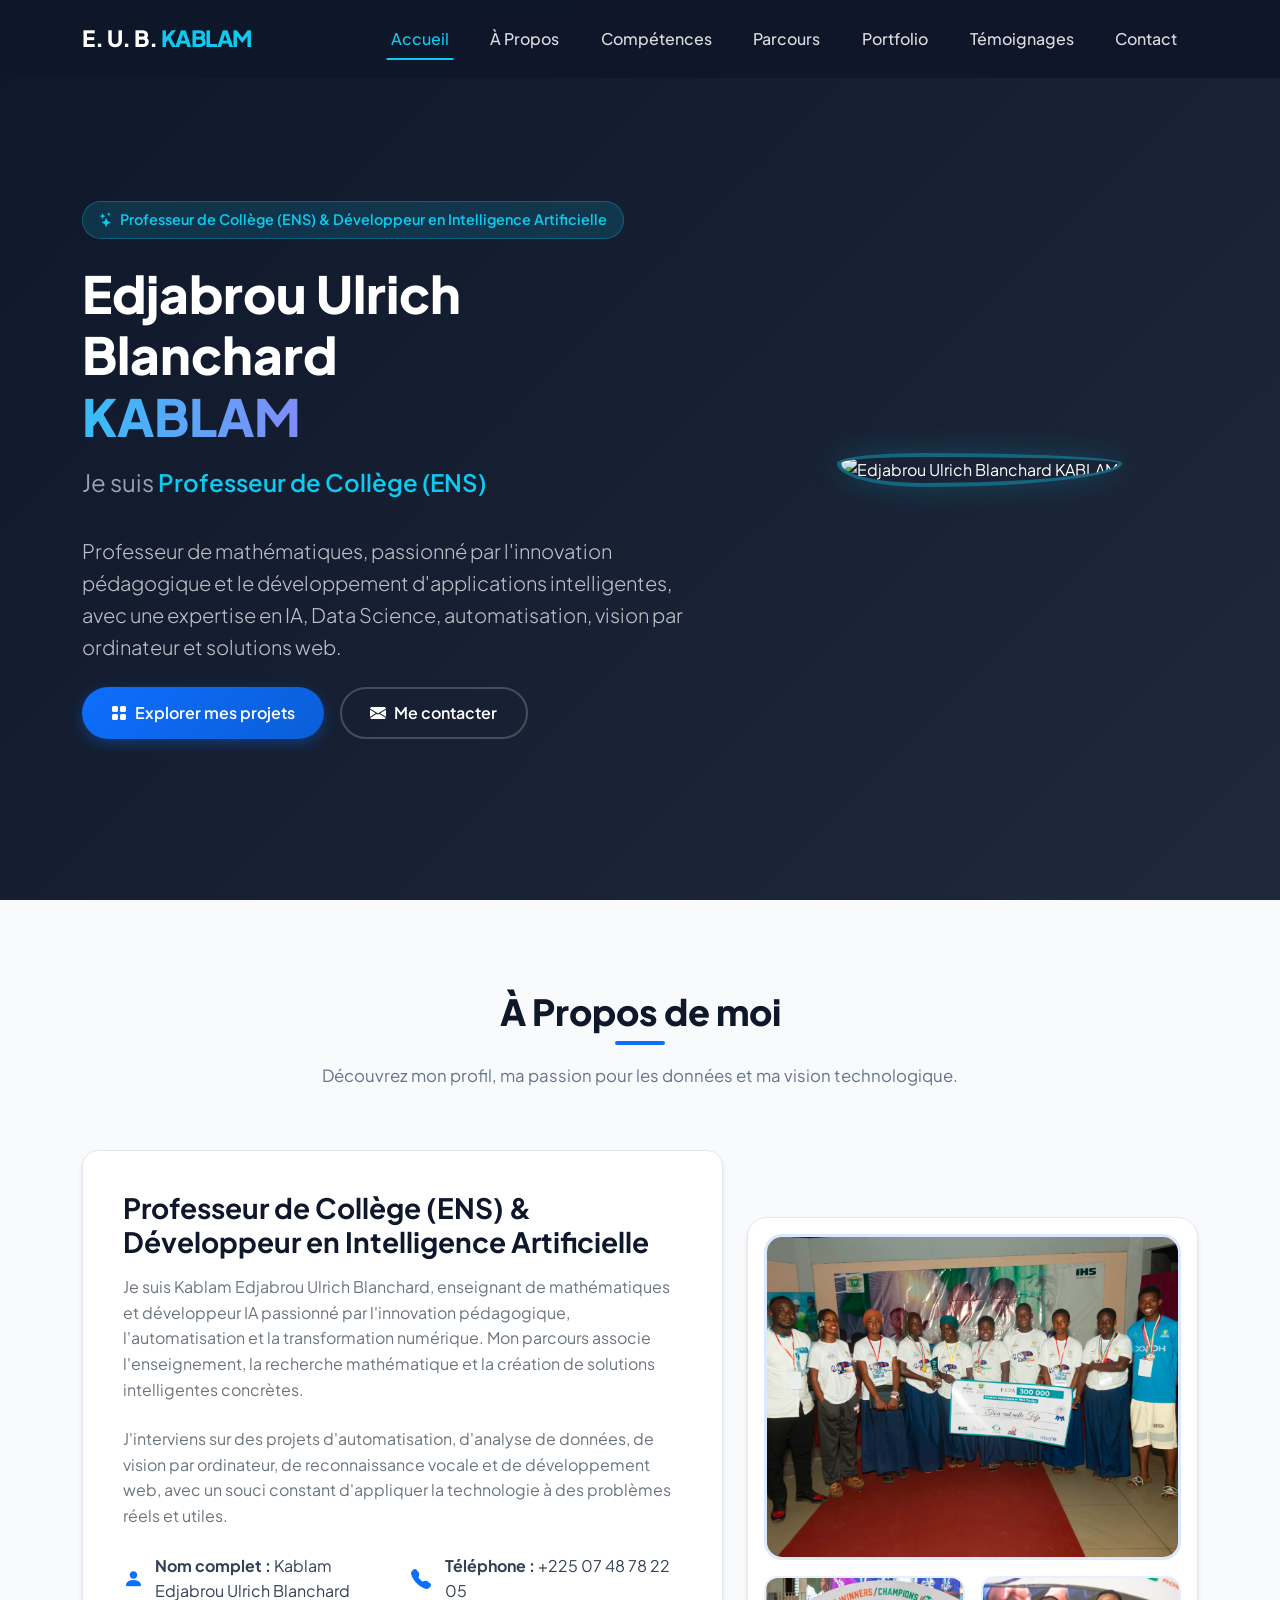
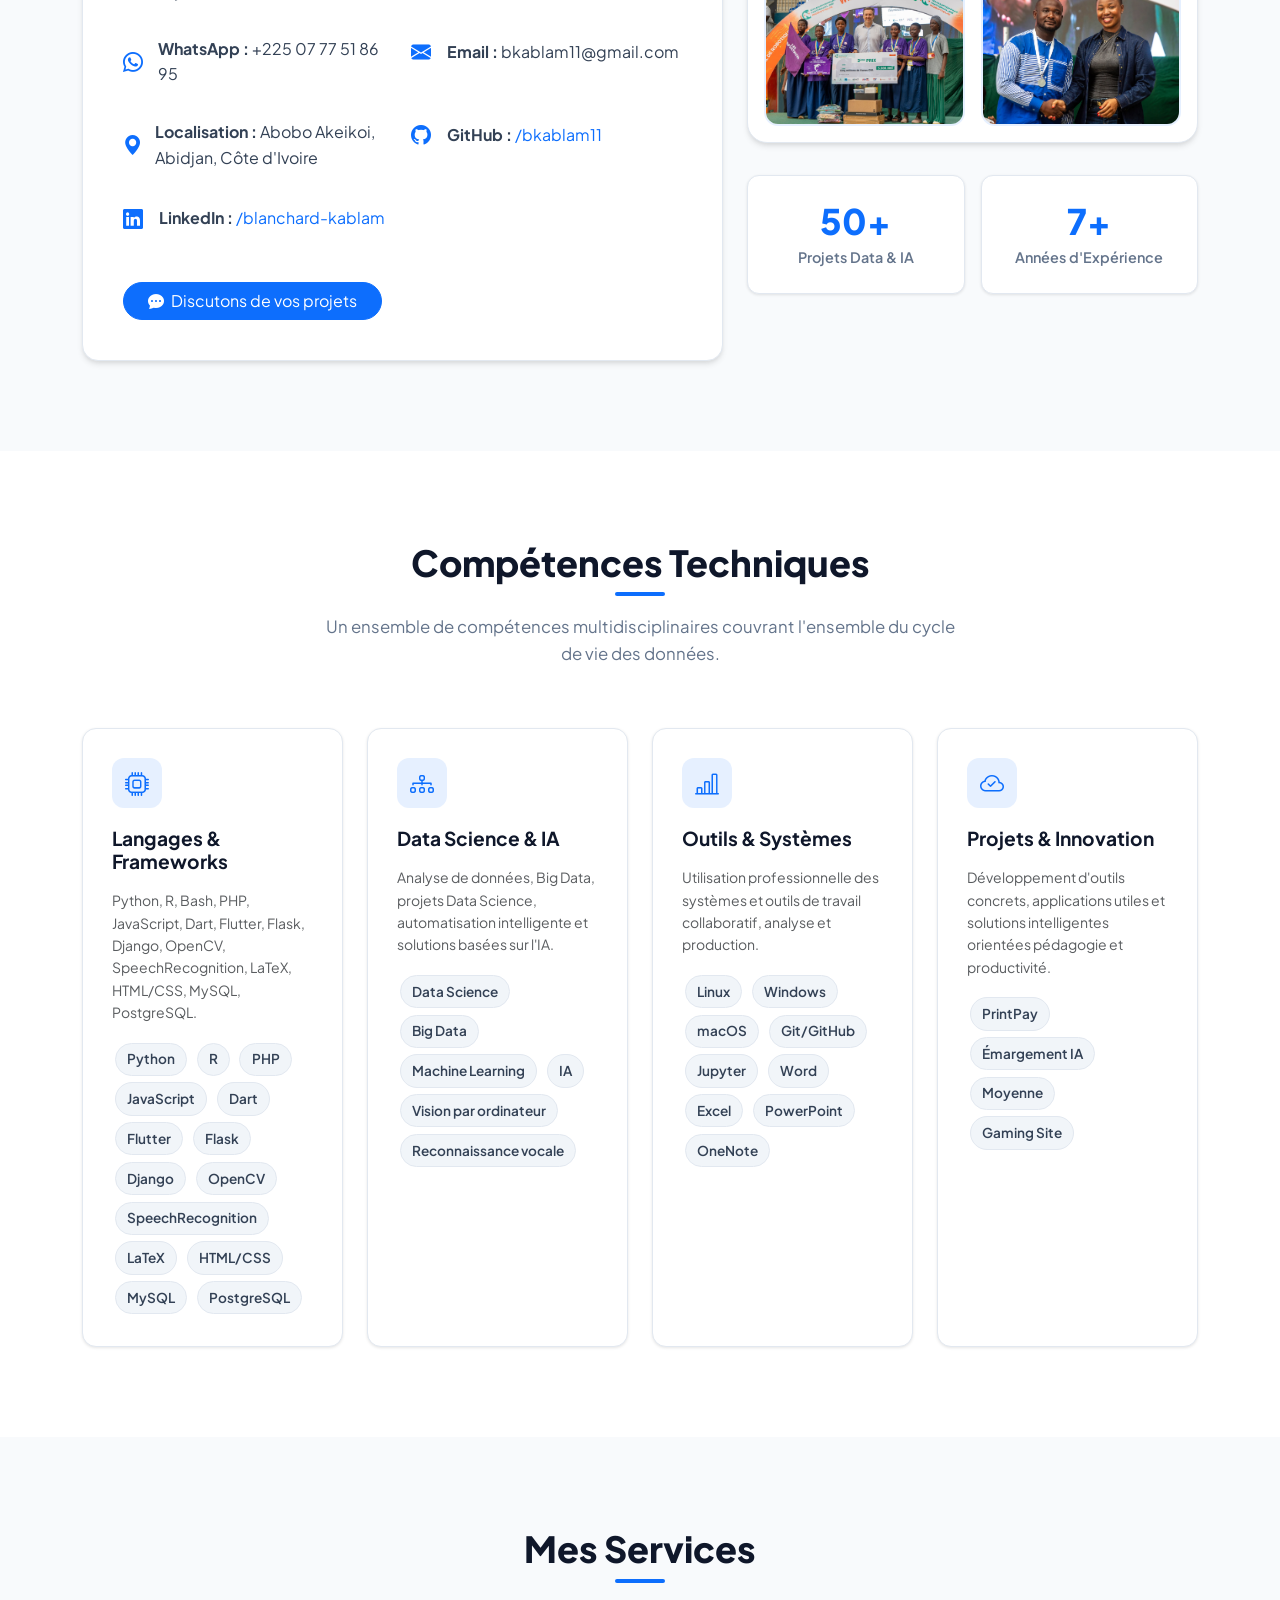
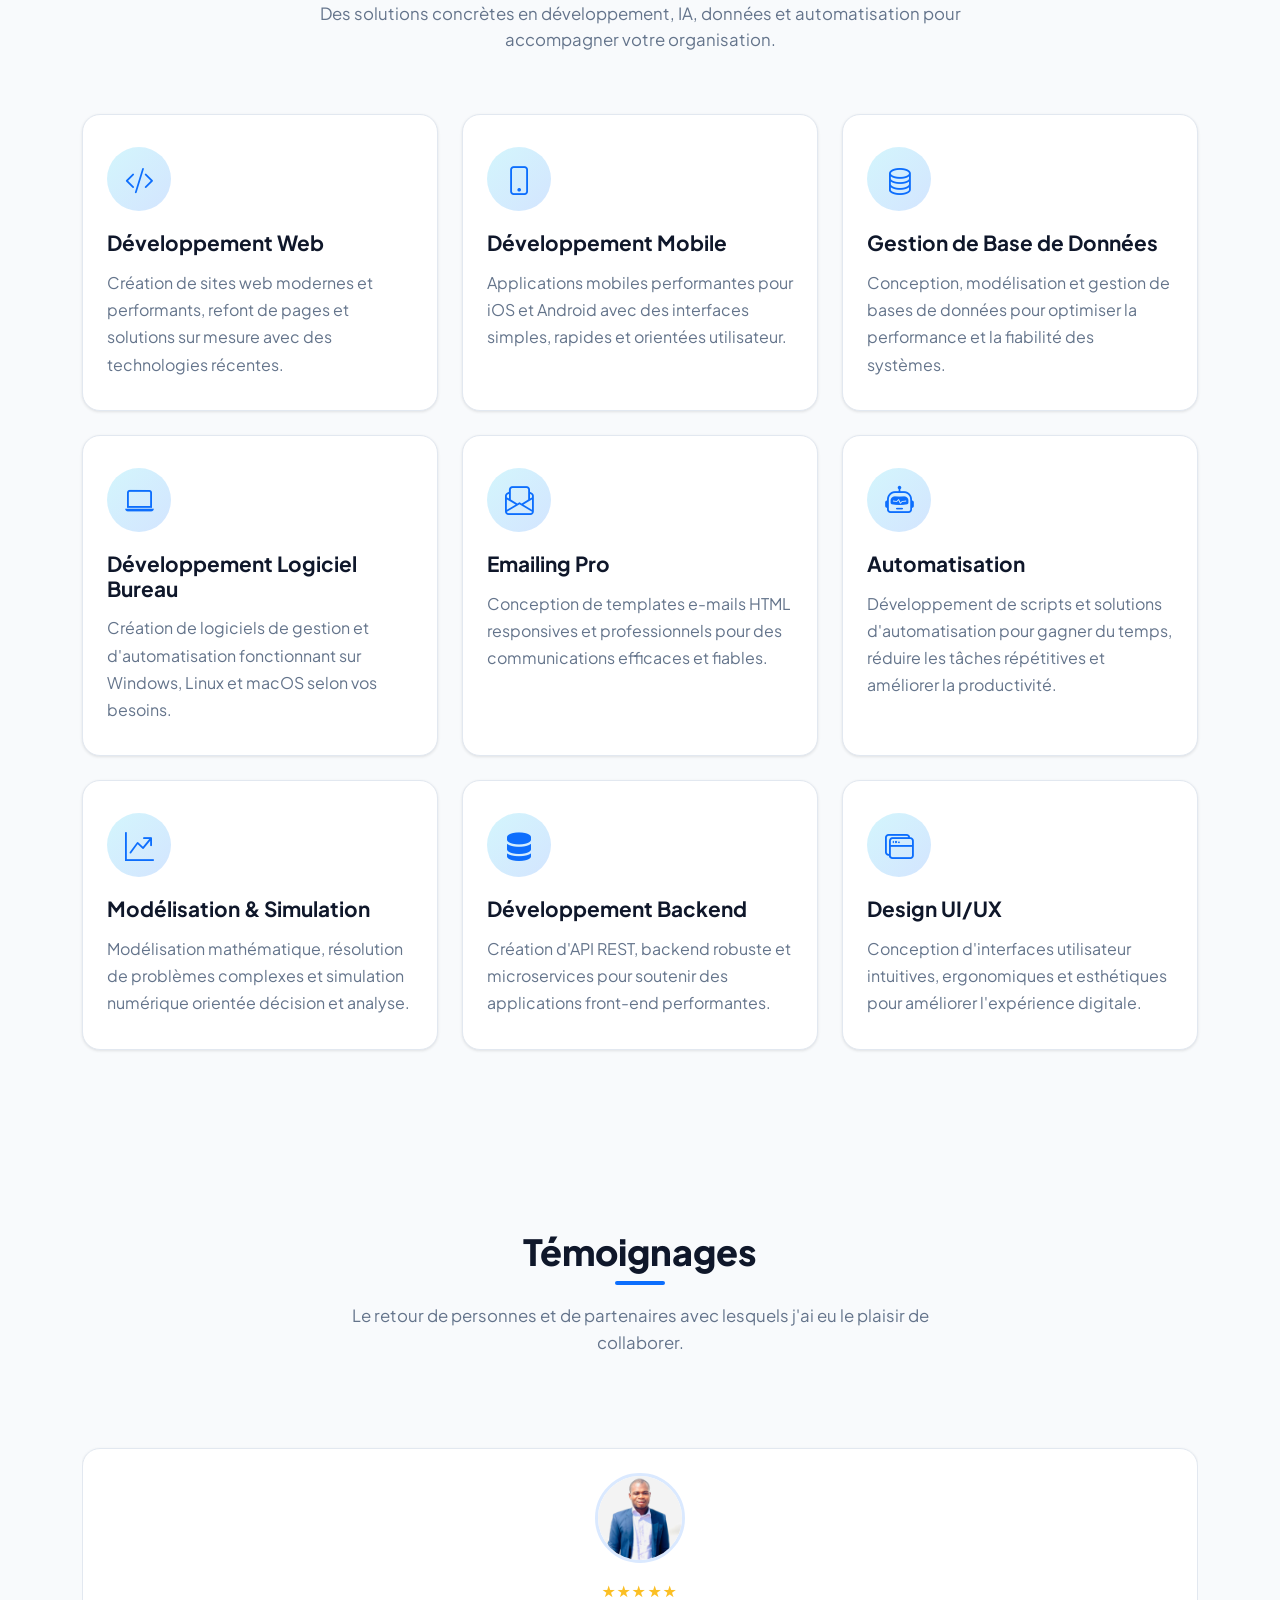
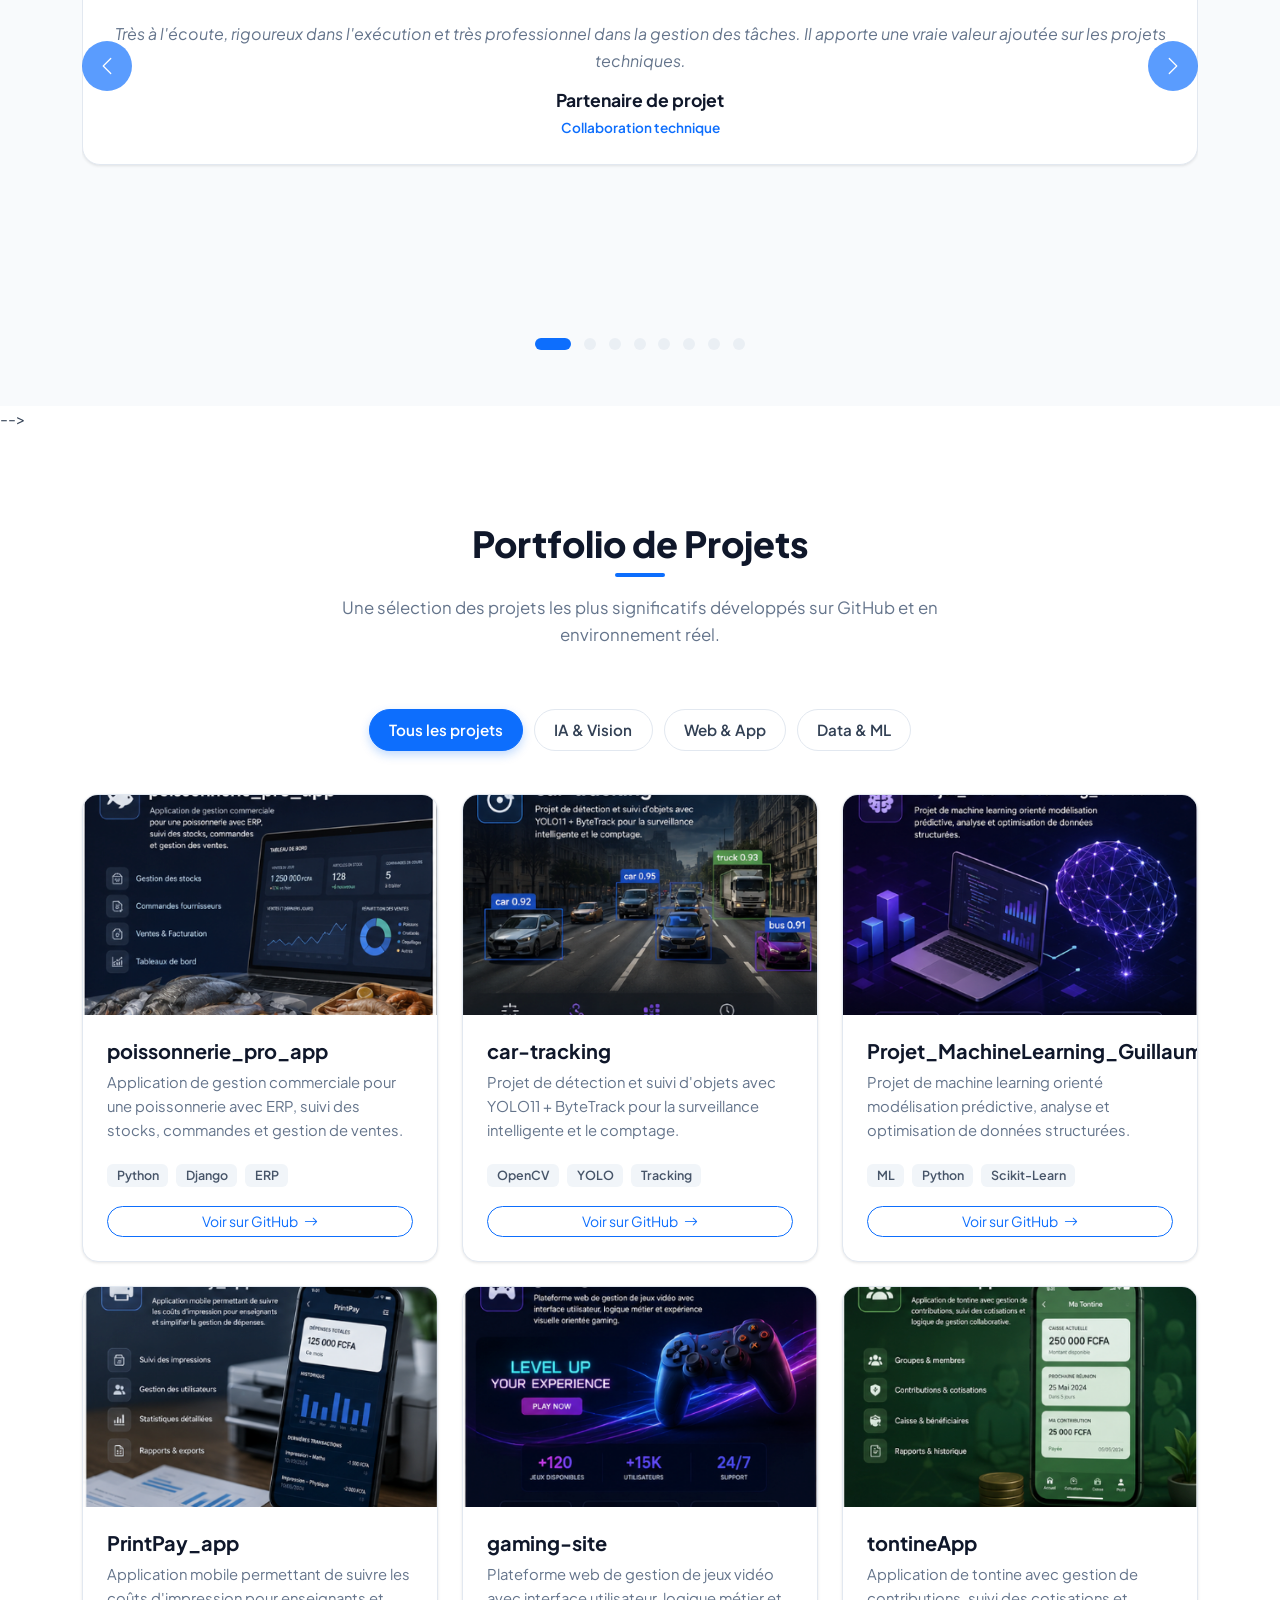
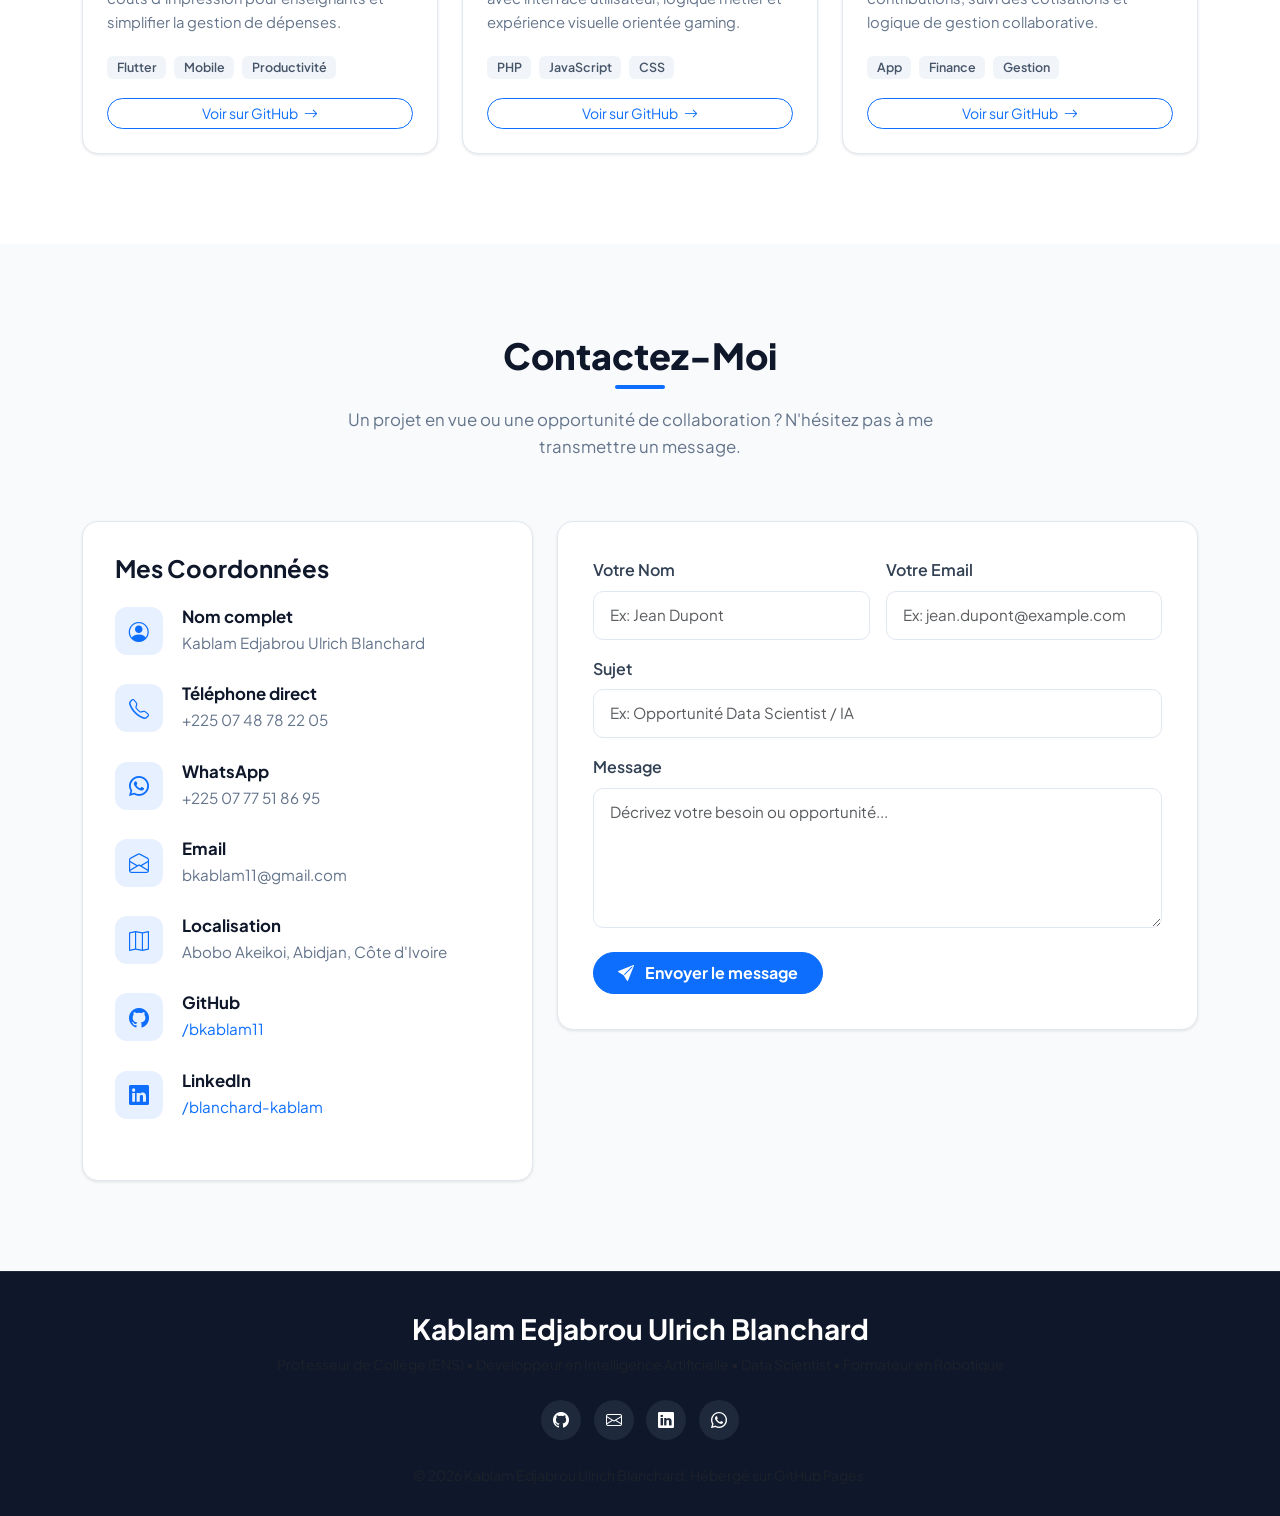
==== commit 8d500073: "(ending)" ====
--- a/index.html
+++ b/index.html
@@ -660,65 +660,6 @@
           </div>
         </div>
 
-        <div class="col-md-6 col-lg-4 portfolio-item filter-web">
-          <div class="portfolio-card" id="project-card-7">
-            <div class="portfolio-img-wrapper">
-              <img src="assets/img/me/wari.png" class="portfolio-img" alt="botVote">
-            </div>
-            <div class="portfolio-body">
-              <h4>botVote</h4>
-              <p>Projet d'automatisation autour des votes, de la gestion d'interaction et de la logique de traitement rapide.</p>
-              <div class="portfolio-tags">
-                <span class="portfolio-tag">Automation</span>
-                <span class="portfolio-tag">Python</span>
-                <span class="portfolio-tag">Scripts</span>
-              </div>
-              <a href="https://github.com/bkablam11/botVote" target="_blank" rel="noopener" class="btn btn-outline-primary btn-sm rounded-pill mt-auto">
-                Voir sur GitHub <i class="bi bi-arrow-right ms-1"></i>
-              </a>
-            </div>
-          </div>
-        </div>
-
-        <div class="col-md-6 col-lg-4 portfolio-item filter-web">
-          <div class="portfolio-card" id="project-card-8">
-            <div class="portfolio-img-wrapper">
-              <img src="assets/img/me/wari.png" class="portfolio-img" alt="SmartCal-App">
-            </div>
-            <div class="portfolio-body">
-              <h4>SmartCal-App</h4>
-              <p>Application de calcul intelligent et de simulation de moyennes pour aider à la planification académique.</p>
-              <div class="portfolio-tags">
-                <span class="portfolio-tag">Algorithmique</span>
-                <span class="portfolio-tag">Calcul</span>
-                <span class="portfolio-tag">Education</span>
-              </div>
-              <a href="https://github.com/bkablam11/SmartCal-App" target="_blank" rel="noopener" class="btn btn-outline-primary btn-sm rounded-pill mt-auto">
-                Voir sur GitHub <i class="bi bi-arrow-right ms-1"></i>
-              </a>
-            </div>
-          </div>
-        </div>
-
-        <div class="col-md-6 col-lg-4 portfolio-item filter-web">
-          <div class="portfolio-card" id="project-card-9">
-            <div class="portfolio-img-wrapper">
-              <img src="assets/img/me/wari.png" class="portfolio-img" alt="duel_links_farming_bot">
-            </div>
-            <div class="portfolio-body">
-              <h4>duel_links_farming_bot</h4>
-              <p>Bot d'automatisation orienté gestion de liens et tâches répétitives, idéal pour le farming d'activités de routine.</p>
-              <div class="portfolio-tags">
-                <span class="portfolio-tag">Automation</span>
-                <span class="portfolio-tag">Python</span>
-                <span class="portfolio-tag">Bot</span>
-              </div>
-              <a href="https://github.com/bkablam11/duel_links_farming_bot" target="_blank" rel="noopener" class="btn btn-outline-primary btn-sm rounded-pill mt-auto">
-                Voir sur GitHub <i class="bi bi-arrow-right ms-1"></i>
-              </a>
-            </div>
-          </div>
-        </div>
       </div>
     </div>
   </section>
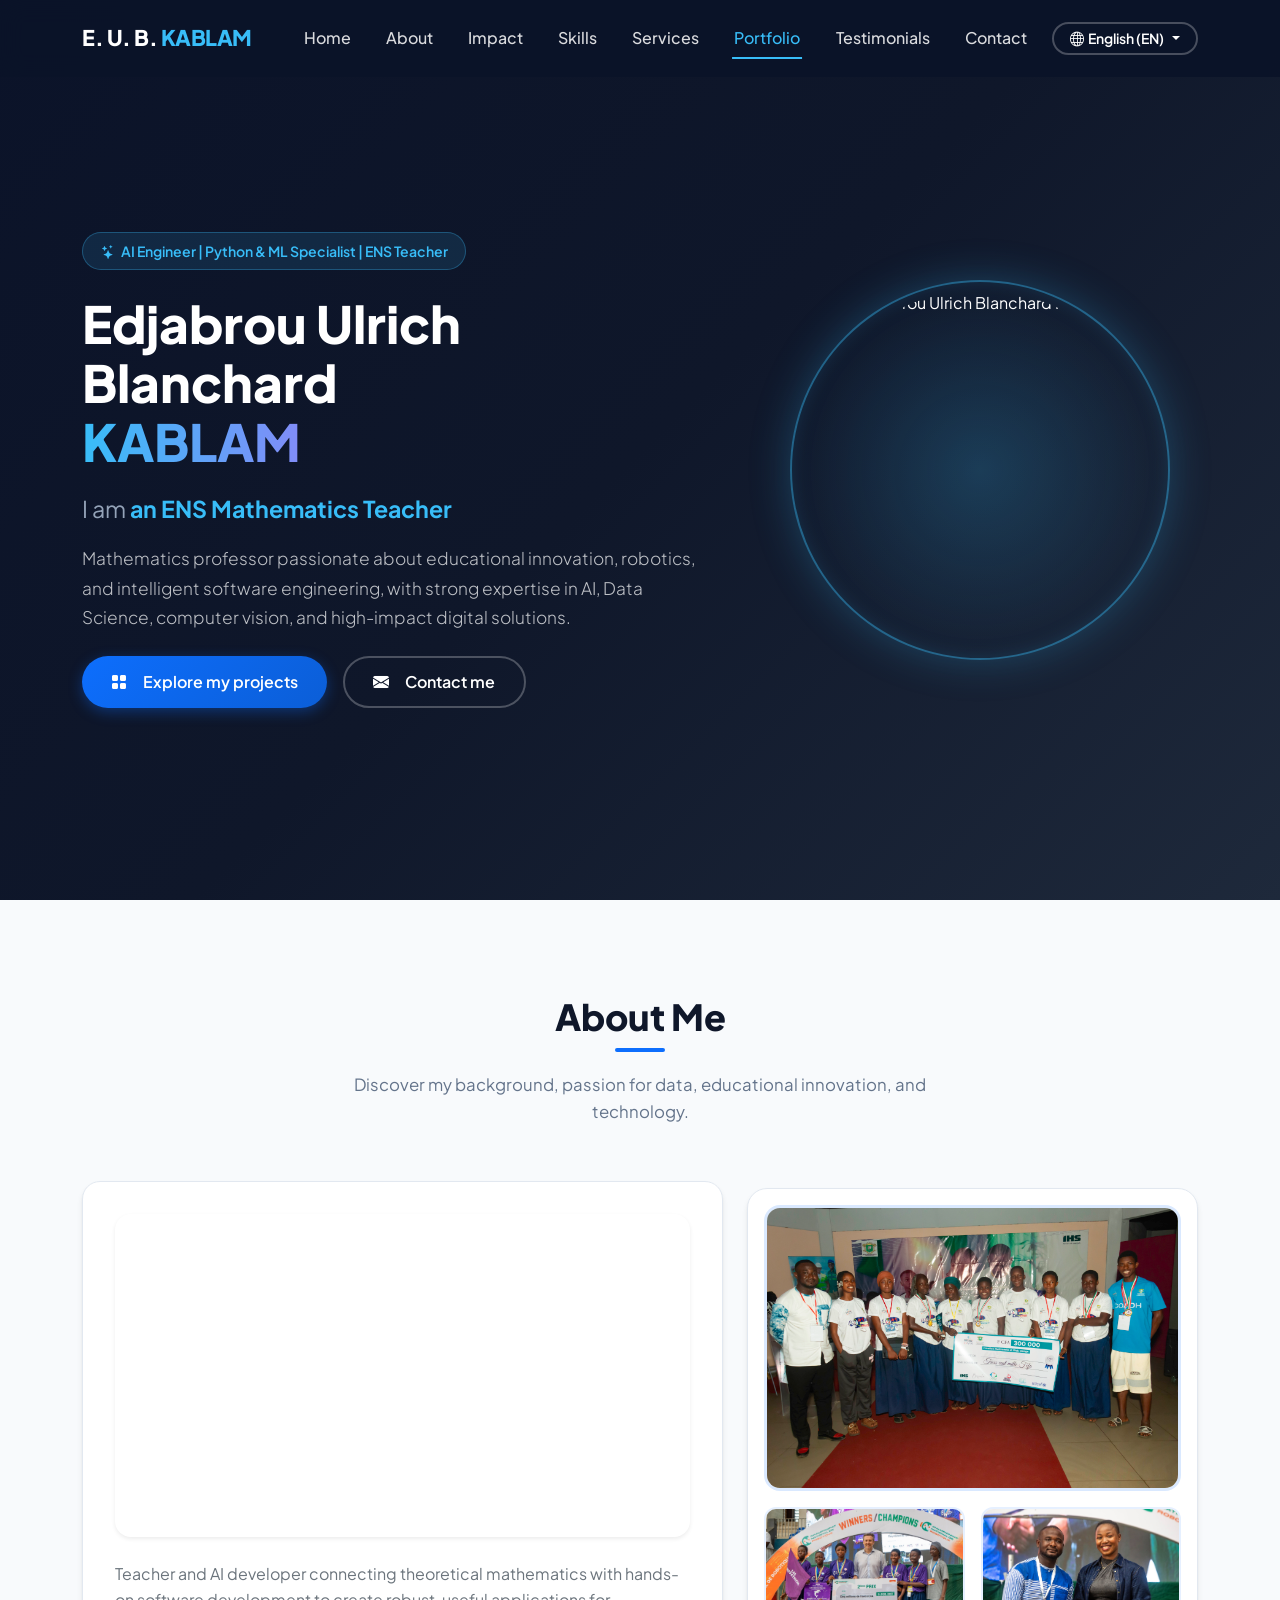
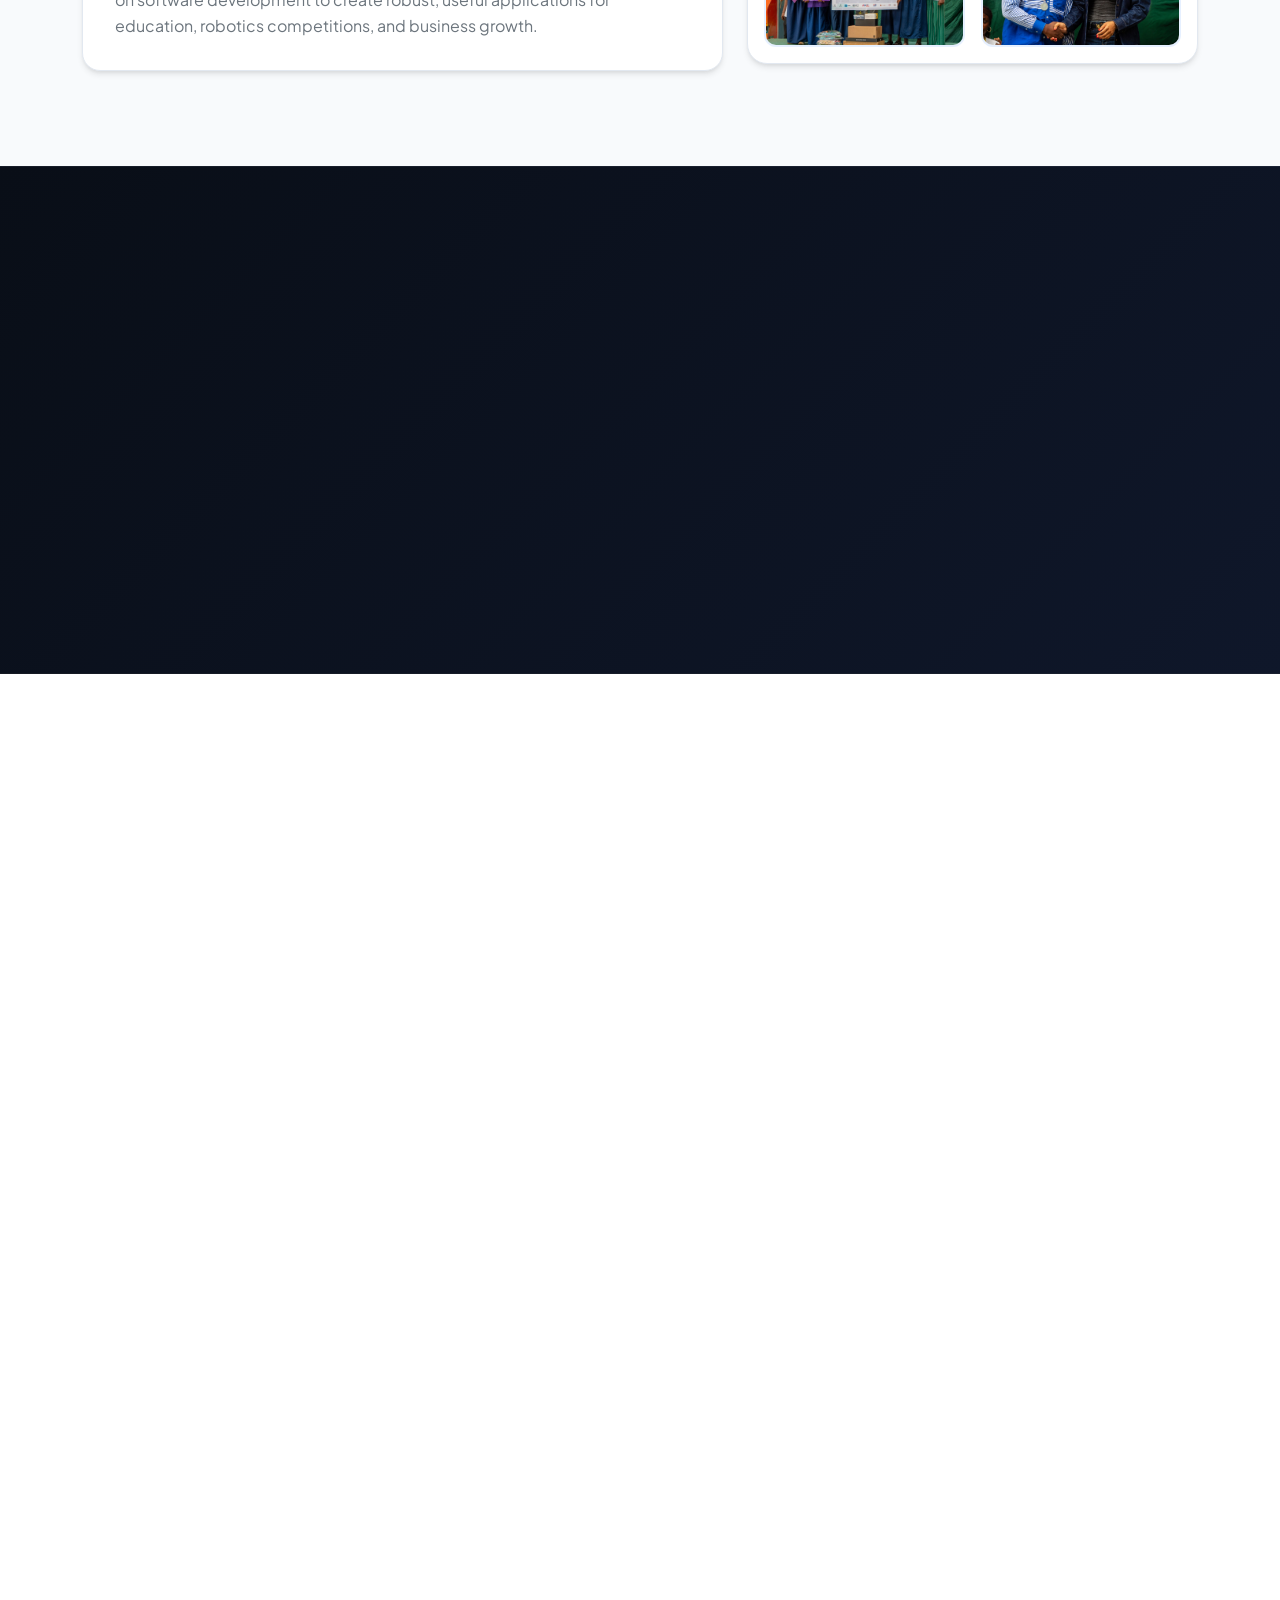
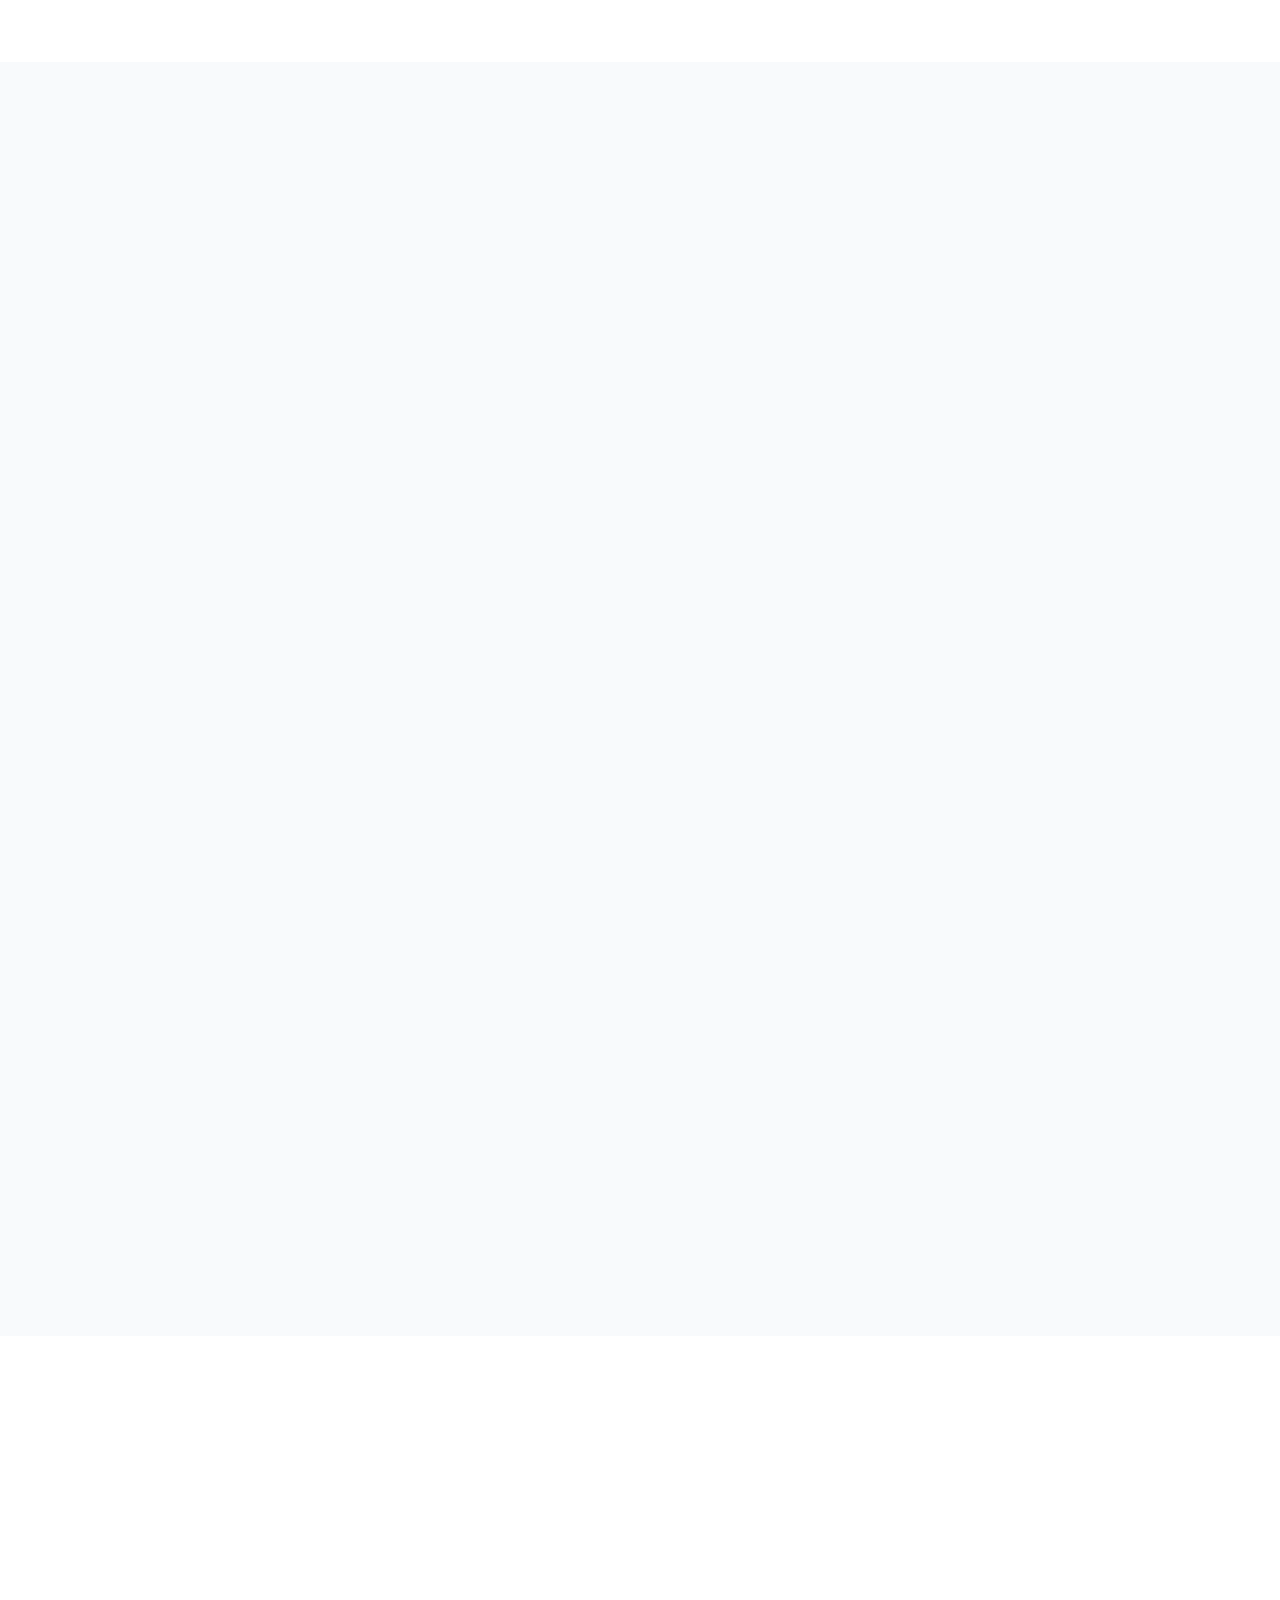
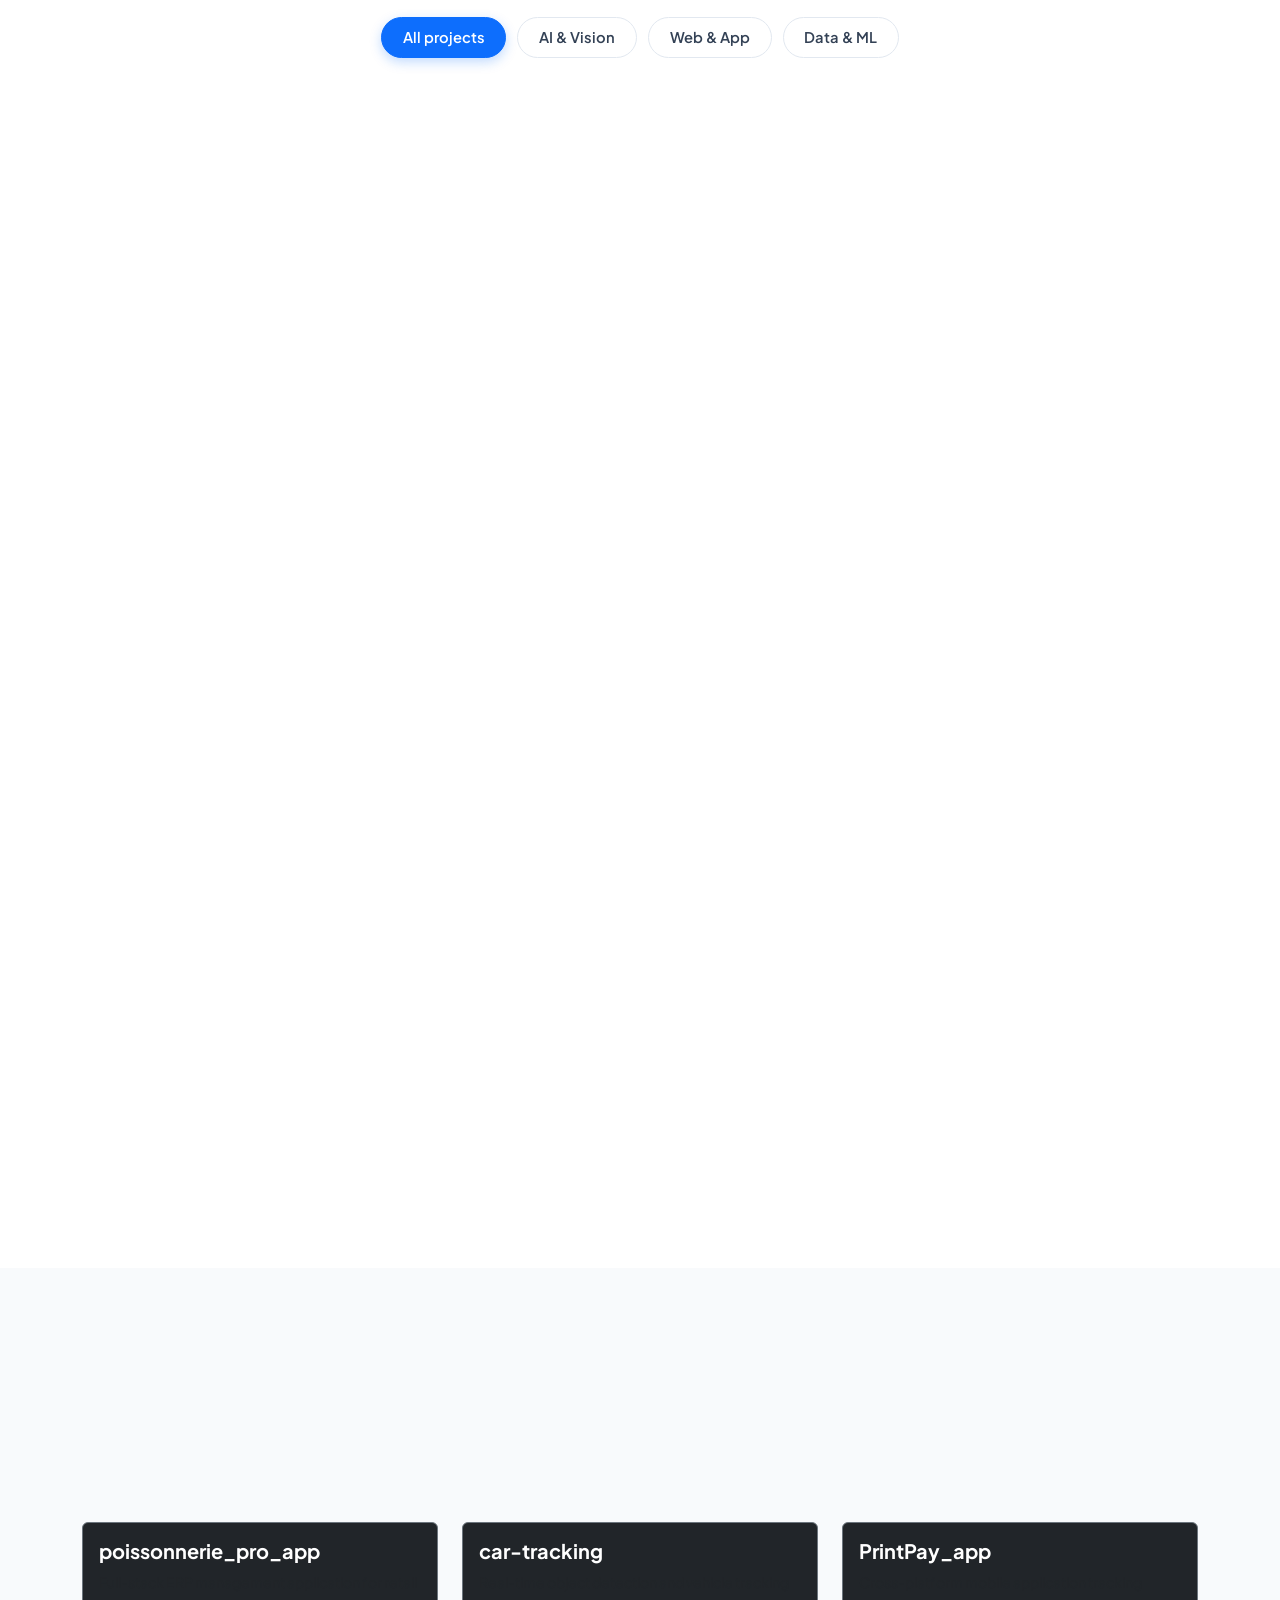
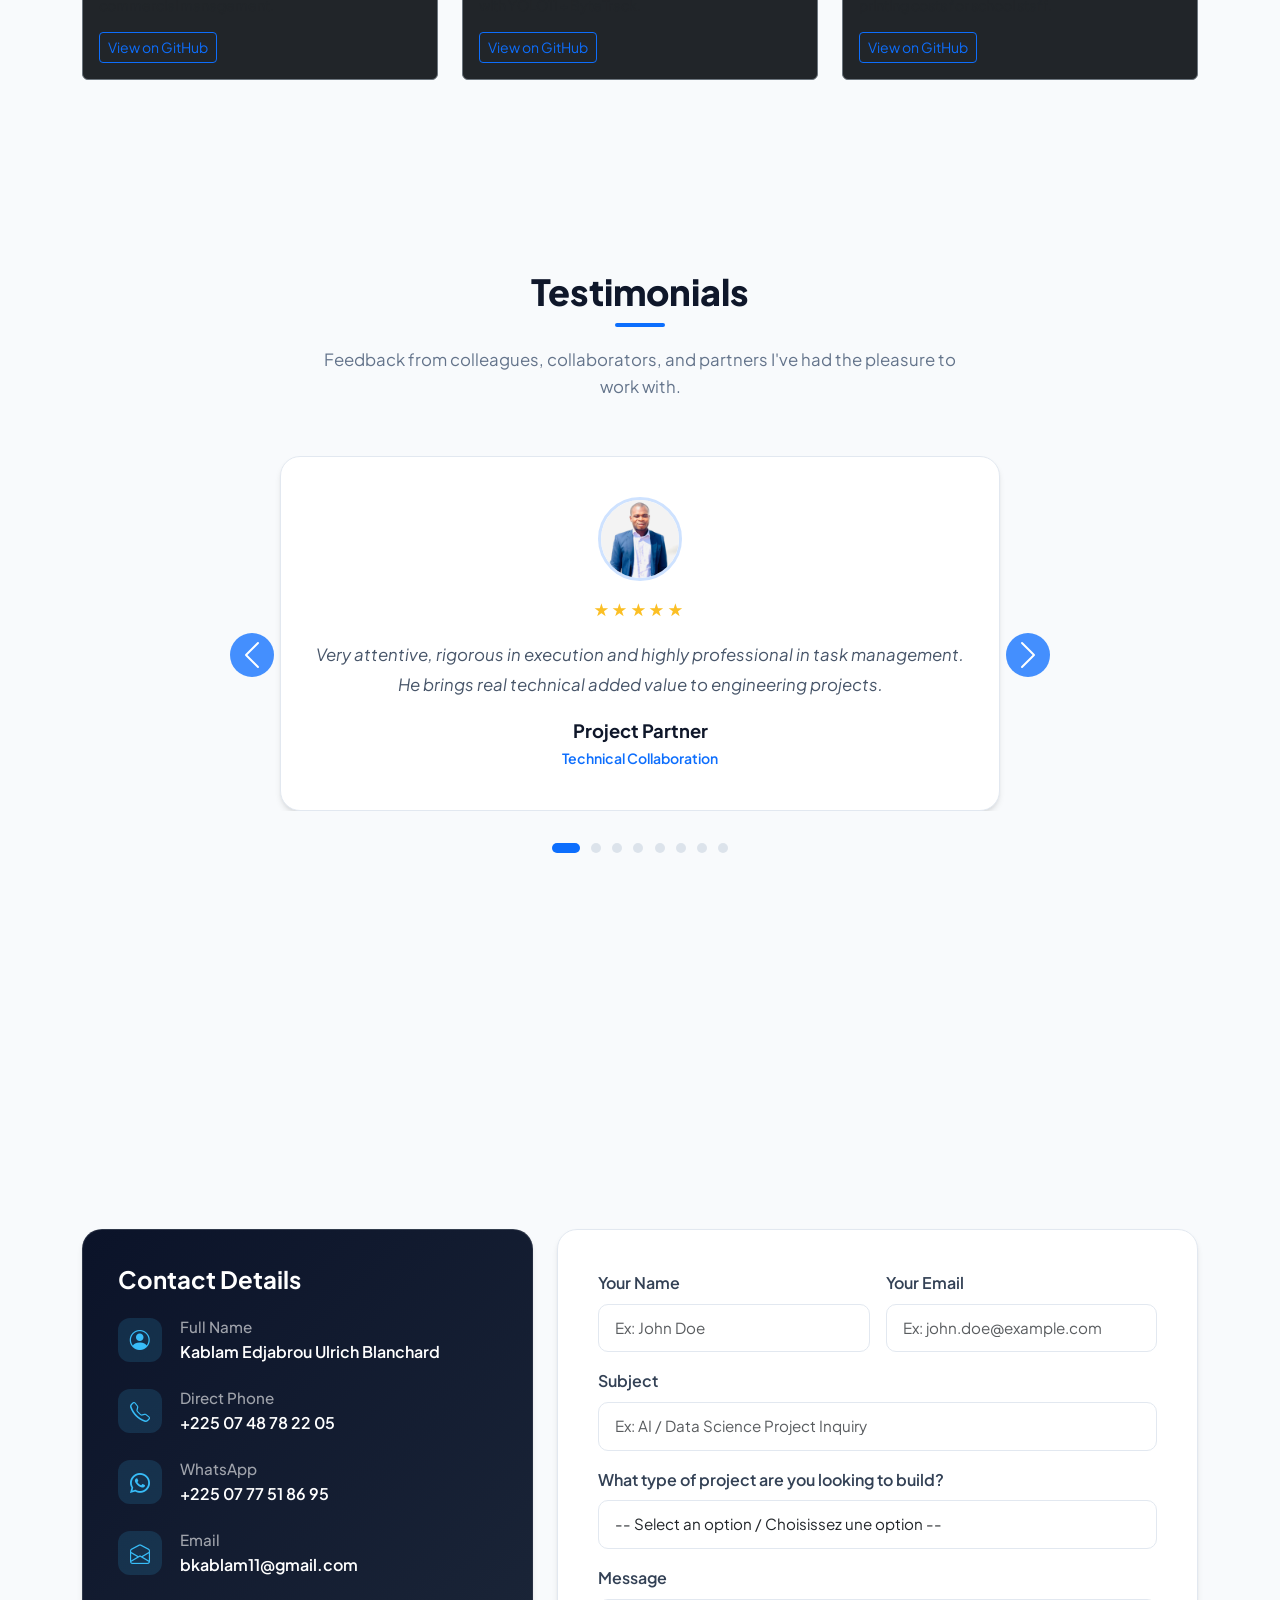
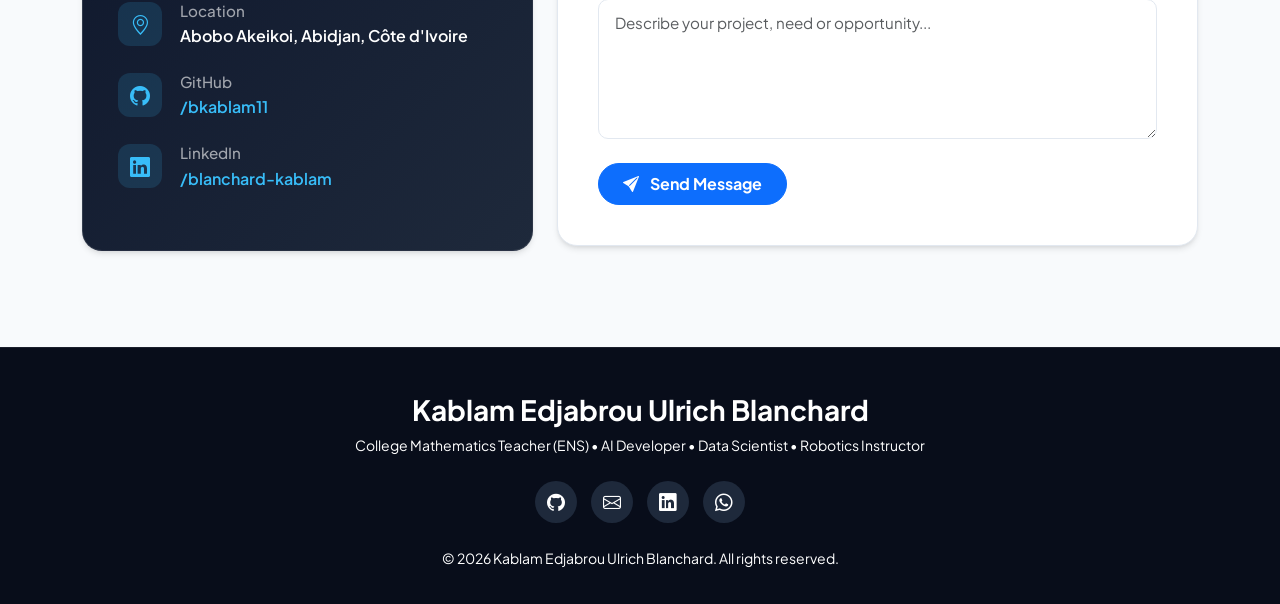
==== commit 123c2071: "(prod) finalisation portfolio" ====
--- a/index.html
+++ b/index.html
@@ -1,9 +1,9 @@
 <!DOCTYPE html>
-<html lang="fr">
+<html lang="en">
 <head>
   <meta charset="UTF-8">
   <meta name="viewport" content="width=device-width, initial-scale=1.0">
-  <title>Edjabrou Ulrich Blanchard KABLAM - Portfolio Data &amp; IA</title>
+  <title>Edjabrou Ulrich Blanchard KABLAM - Portfolio Data &amp; AI</title>
   <meta name="description" content="Portfolio de Kablam Edjabrou Ulrich Blanchard - Professeur de Collège (ENS) & Développeur en Intelligence Artificielle.">
 
   <!-- Bootstrap 5 CSS -->
@@ -33,27 +33,89 @@
       </button>
 
       <div class="collapse navbar-collapse" id="navbarNav">
-        <ul class="navbar-menu navbar-nav ms-auto mb-2 mb-lg-0">
+        <ul class="navbar-menu navbar-nav ms-auto mb-2 mb-lg-0 align-items-lg-center">
+          <!-- Accueil / Home -->
           <li class="nav-item">
-            <a class="nav-link active" href="#hero" id="nav-link-hero">Accueil</a>
+            <a class="nav-link active" href="#hero" id="nav-link-hero">
+              <span class="nav-text-en">Home</span>
+              <span class="nav-text-fr" style="display: none;">Accueil</span>
+            </a>
           </li>
+
+          <!-- À Propos / About -->
           <li class="nav-item">
-            <a class="nav-link" href="#about" id="nav-link-about">À Propos</a>
+            <a class="nav-link" href="#about" id="nav-link-about">
+              <span class="nav-text-en">About</span>
+              <span class="nav-text-fr" style="display: none;">À Propos</span>
+            </a>
           </li>
+
+          <!-- Chiffres Clés / Impact -->
           <li class="nav-item">
-            <a class="nav-link" href="#skills" id="nav-link-skills">Compétences</a>
+            <a class="nav-link" href="#impact" id="nav-link-impact">
+              <span class="nav-text-en">Impact</span>
+              <span class="nav-text-fr" style="display: none;">Chiffres Clés</span>
+            </a>
           </li>
+
+          <!-- Compétences / Skills -->
           <li class="nav-item">
-            <a class="nav-link" href="#experience" id="nav-link-experience">Parcours</a>
+            <a class="nav-link" href="#skills" id="nav-link-skills">
+              <span class="nav-text-en">Skills</span>
+              <span class="nav-text-fr" style="display: none;">Compétences</span>
+            </a>
           </li>
+
+          <!-- Services -->
           <li class="nav-item">
-            <a class="nav-link" href="#portfolio" id="nav-link-portfolio">Portfolio</a>
+            <a class="nav-link" href="#services" id="nav-link-services">
+              <span class="nav-text-en">Services</span>
+              <span class="nav-text-fr" style="display: none;">Services</span>
+            </a>
           </li>
+
+          <!-- Portfolio -->
           <li class="nav-item">
-            <a class="nav-link" href="#testimonials" id="nav-link-testimonials">Témoignages</a>
+            <a class="nav-link" href="#portfolio" id="nav-link-portfolio">
+              <span class="nav-text-en">Portfolio</span>
+              <span class="nav-text-fr" style="display: none;">Portfolio</span>
+            </a>
           </li>
+
+          <!-- Témoignages / Testimonials -->
           <li class="nav-item">
-            <a class="nav-link" href="#contact" id="nav-link-contact">Contact</a>
+            <a class="nav-link" href="#testimonials" id="nav-link-testimonials">
+              <span class="nav-text-en">Testimonials</span>
+              <span class="nav-text-fr" style="display: none;">Témoignages</span>
+            </a>
+          </li>
+
+          <!-- Contact -->
+          <li class="nav-item">
+            <a class="nav-link" href="#contact" id="nav-link-contact">
+              <span class="nav-text-en">Contact</span>
+              <span class="nav-text-fr" style="display: none;">Contact</span>
+            </a>
+          </li>
+
+          <!-- Sélecteur de Langue -->
+          <li class="nav-item dropdown ms-lg-2 mt-2 mt-lg-0">
+            <button class="btn btn-sm btn-custom-outline dropdown-toggle rounded-pill px-3 py-1 d-inline-flex align-items-center gap-1" type="button" id="navbarLangDropdown" data-bs-toggle="dropdown" aria-expanded="false">
+              <i class="bi bi-globe"></i>
+              <span id="current-lang-text">English (EN)</span>
+            </button>
+            <ul class="dropdown-menu dropdown-menu-dark dropdown-menu-end shadow" aria-labelledby="navbarLangDropdown">
+              <li>
+                <a class="dropdown-item d-flex align-items-center gap-2 lang-select-btn" href="#" data-set-lang="en">
+                  <span>🇺🇸</span> English (EN)
+                </a>
+              </li>
+              <li>
+                <a class="dropdown-item d-flex align-items-center gap-2 lang-select-btn" href="#" data-set-lang="fr">
+                  <span>🇫🇷</span> Français (FR)
+                </a>
+              </li>
+            </ul>
           </li>
         </ul>
       </div>
@@ -63,38 +125,85 @@
   <!-- ============================================ -->
   <!-- Hero Section                                 -->
   <!-- ============================================ -->
-  <section id="hero">
+  <section id="hero" class="d-flex align-items-center">
     <div class="container">
-      <div class="row align-items-center g-5">
+
+      <!-- ================= ANGLAIS (Par défaut) ================= -->
+      <div data-lang="en" class="row align-items-center g-5">
+        <!-- Colonne Texte Gauche -->
         <div class="col-lg-7 text-center text-lg-start">
-          <span class="hero-badge" id="hero-badge">
-            <i class="bi bi-stars me-1"></i> Professeur de Collège (ENS) &amp; Développeur en Intelligence Artificielle
+          <span class="hero-badge" id="hero-badge-en">
+            <i class="bi bi-stars me-1"></i> AI Engineer | Python &amp; ML Specialist | ENS Teacher
           </span>
-          <h1 id="hero-title">
+          
+          <h1 id="hero-title-en">
             Edjabrou Ulrich Blanchard <br><span>KABLAM</span>
           </h1>
-          <div class="typed-text-wrapper" id="hero-subtitle">
-            Je suis <span class="typed-text"></span>
-          </div>
-          <p class="lead text-light opacity-75 mb-4 max-w-xl" id="hero-description">
-            Professeur de mathématiques, passionné par l'innovation pédagogique et le développement d'applications intelligentes, avec une expertise en IA, Data Science, automatisation, vision par ordinateur et solutions web.
+          
+          <div class="typed-text-wrapper mb-3" id="hero-subtitle-en">
+            I am <span class="typed-text typed-text-en"></span>
+          </div>
+          
+          <p class="lead text-light opacity-75 mb-4 max-w-xl" id="hero-description-en">
+            Mathematics professor passionate about educational innovation, robotics, and intelligent software engineering, with strong expertise in AI, Data Science, computer vision, and high-impact digital solutions.
           </p>
-          <div class="d-flex flex-wrap gap-3 justify-content-center justify-content-lg-start" id="hero-cta">
+          
+          <div class="d-flex flex-wrap gap-3 justify-content-center justify-content-lg-start" id="hero-cta-en">
             <a href="#portfolio" class="btn btn-custom-primary">
-              <i class="bi bi-grid-fill"></i> Explorer mes projets
+              <i class="bi bi-grid-fill me-2"></i>Explore my projects
             </a>
             <a href="#contact" class="btn btn-custom-outline">
-              <i class="bi bi-envelope-fill"></i> Me contacter
+              <i class="bi bi-envelope-fill me-2"></i>Contact me
             </a>
           </div>
         </div>
 
+        <!-- Colonne Photo Droite -->
         <div class="col-lg-5 text-center">
-          <div class="hero-img-container" id="hero-image-wrapper">
-            <img src="assets/img/me/profile-img.png" alt="Edjabrou Ulrich Blanchard KABLAM" class="hero-img img-fluid" id="profile-image">
-          </div>
-        </div>
-      </div>
+          <div class="hero-img-container" id="hero-image-wrapper-en">
+            <img src="assets/img/me/profile-img.png" alt="Edjabrou Ulrich Blanchard KABLAM" class="hero-img img-fluid">
+          </div>
+        </div>
+      </div>
+
+      <!-- ================= FRANÇAIS ================= -->
+      <div data-lang="fr" class="row align-items-center g-5" style="display: none;">
+        <!-- Colonne Texte Gauche -->
+        <div class="col-lg-7 text-center text-lg-start">
+          <span class="hero-badge" id="hero-badge-fr">
+            <i class="bi bi-stars me-1"></i> Ingénieur IA | Spécialiste Python &amp; ML | Professeur ENS
+          </span>
+          
+          <h1 id="hero-title-fr">
+            Edjabrou Ulrich Blanchard <br><span>KABLAM</span>
+          </h1>
+          
+          <div class="typed-text-wrapper mb-3" id="hero-subtitle-fr">
+            Je suis <span class="typed-text typed-text-fr"></span>
+          </div>
+          
+          <p class="lead text-light opacity-75 mb-4 max-w-xl" id="hero-description-fr">
+            Professeur de mathématiques, passionné par l'innovation pédagogique, la robotique et le développement d'applications intelligentes, avec une expertise solide en IA, Data Science, vision par ordinateur et solutions web.
+          </p>
+          
+          <div class="d-flex flex-wrap gap-3 justify-content-center justify-content-lg-start" id="hero-cta-fr">
+            <a href="#portfolio" class="btn btn-custom-primary">
+              <i class="bi bi-grid-fill me-2"></i>Explorer mes projets
+            </a>
+            <a href="#contact" class="btn btn-custom-outline">
+              <i class="bi bi-envelope-fill me-2"></i>Me contacter
+            </a>
+          </div>
+        </div>
+
+        <!-- Colonne Photo Droite -->
+        <div class="col-lg-5 text-center">
+          <div class="hero-img-container" id="hero-image-wrapper-fr">
+            <img src="assets/img/me/profile-img.png" alt="Edjabrou Ulrich Blanchard KABLAM" class="hero-img img-fluid">
+          </div>
+        </div>
+      </div>
+
     </div>
   </section>
 
@@ -104,70 +213,36 @@
   <section id="about" class="section-bg">
     <div class="container">
       <div class="section-title">
-        <h2 id="about-heading">À Propos de moi</h2>
-        <p>Découvrez mon profil, ma passion pour les données et ma vision technologique.</p>
+        <div data-lang="en">
+          <h2 id="about-heading-en">About Me</h2>
+          <p>Discover my background, passion for data, educational innovation, and technology.</p>
+        </div>
+        <div data-lang="fr" style="display: none;">
+          <h2 id="about-heading-fr">À Propos de moi</h2>
+          <p>Découvrez mon profil, ma passion pour les données et ma vision technologique.</p>
+        </div>
       </div>
 
       <div class="row g-4 align-items-center">
         <div class="col-lg-7">
           <div class="about-card">
-            <h3 class="fw-bold mb-3" id="about-subheading">Professeur de Collège (ENS) &amp; Développeur en Intelligence Artificielle</h3>
-            <p class="text-secondary mb-4">
-              Je suis Kablam Edjabrou Ulrich Blanchard, enseignant de mathématiques et développeur IA passionné par l'innovation pédagogique, l'automatisation et la transformation numérique. Mon parcours associe l'enseignement, la recherche mathématique et la création de solutions intelligentes concrètes.
-            </p>
-            <p class="text-secondary mb-4">
-              J'interviens sur des projets d'automatisation, d'analyse de données, de vision par ordinateur, de reconnaissance vocale et de développement web, avec un souci constant d'appliquer la technologie à des problèmes réels et utiles.
-            </p>
-
-            <div class="row g-3">
-              <div class="col-sm-6">
-                <div class="about-info-item">
-                  <i class="bi bi-person-fill"></i>
-                  <div><strong>Nom complet :</strong> Kablam Edjabrou Ulrich Blanchard</div>
-                </div>
-              </div>
-              <div class="col-sm-6">
-                <div class="about-info-item">
-                  <i class="bi bi-telephone-fill"></i>
-                  <div><strong>Téléphone :</strong> +225 07 48 78 22 05</div>
-                </div>
-              </div>
-              <div class="col-sm-6">
-                <div class="about-info-item">
-                  <i class="bi bi-whatsapp"></i>
-                  <div><strong>WhatsApp :</strong> +225 07 77 51 86 95</div>
-                </div>
-              </div>
-              <div class="col-sm-6">
-                <div class="about-info-item">
-                  <i class="bi bi-envelope-fill"></i>
-                  <div><strong>Email :</strong> bkablam11@gmail.com</div>
-                </div>
-              </div>
-              <div class="col-sm-6">
-                <div class="about-info-item">
-                  <i class="bi bi-geo-alt-fill"></i>
-                  <div><strong>Localisation :</strong> Abobo Akeikoi, Abidjan, Côte d'Ivoire</div>
-                </div>
-              </div>
-              <div class="col-sm-6">
-                <div class="about-info-item">
-                  <i class="bi bi-github"></i>
-                  <div><strong>GitHub :</strong> <a href="https://github.com/bkablam11" target="_blank" rel="noopener">/bkablam11</a></div>
-                </div>
-              </div>
-              <div class="col-sm-6">
-                <div class="about-info-item">
-                  <i class="bi bi-linkedin"></i>
-                  <div><strong>LinkedIn :</strong> <a href="https://www.linkedin.com/in/edjabrou-ulrich-blanchard-kablam-872b3a195/" target="_blank" rel="noopener">/blanchard-kablam</a></div>
-                </div>
-              </div>
-            </div>
-
-            <div class="mt-4 pt-2">
-              <a href="#contact" class="btn btn-primary rounded-pill px-4 me-2">
-                <i class="bi bi-chat-dots-fill me-1"></i> Discutons de vos projets
-              </a>
+            <div class="ratio ratio-16x9 rounded-4 overflow-hidden shadow-sm mb-4">
+              <iframe 
+                src="https://www.youtube.com/embed/5veQlZEFJ-w?autoplay=1&mute=1&loop=1&playlist=5veQlZEFJ-w&start=3146" 
+                title="Video Presentation" 
+                allow="accelerometer; autoplay; clipboard-write; encrypted-media; gyroscope; picture-in-picture; web-share" 
+                allowfullscreen>
+              </iframe>
+            </div>
+            <div data-lang="en">
+              <p class="text-secondary mb-0">
+                Teacher and AI developer connecting theoretical mathematics with hands-on software development to create robust, useful applications for education, robotics competitions, and business growth.
+              </p>
+            </div>
+            <div data-lang="fr" style="display: none;">
+              <p class="text-secondary mb-0">
+                Enseignant et développeur en intelligence artificielle associant la rigueur des mathématiques pures à l'ingénierie logicielle pour concevoir des solutions performantes, des programmes de formation en robotique et des outils concrets.
+              </p>
             </div>
           </div>
         </div>
@@ -175,33 +250,108 @@
         <div class="col-lg-5">
           <div class="about-photo-panel">
             <div class="about-photo-main">
-              <img src="assets/img/me/wac.jpg" alt="Kablam lors d'un atelier ou projet collaboratif">
+              <img src="assets/img/me/wac.jpg" alt="Kablam during a workshop or project" loading="lazy">
             </div>
             <div class="about-photo-stack">
               <div class="about-photo-small">
-                <img src="assets/img/me/cnr.jpg" alt="Kablam lors d'un événement africain digital">
+                <img src="assets/img/me/cnr.jpg" alt="Kablam at African digital event" loading="lazy">
               </div>
               <div class="about-photo-small">
-                <img src="assets/img/me/cnr2.jpg" alt="Kablam en contexte festif professionnel">
-              </div>
-            </div>
-          </div>
-
-          <div class="row g-3 mt-3">
-            <div class="col-6">
-              <div class="stat-box" id="stat-projects">
-                <h3>50+</h3>
-                <p>Projets Data &amp; IA</p>
-              </div>
-            </div>
-            <div class="col-6">
-              <div class="stat-box" id="stat-experience">
-                <h3>7+</h3>
-                <p>Années d'Expérience</p>
-              </div>
-            </div>
-          
-            
+                <img src="assets/img/me/cnr2.jpg" alt="Kablam during ceremony" loading="lazy">
+              </div>
+            </div>
+          </div>
+        </div>
+      </div>
+    </div>
+  </section>
+
+  <!-- ============================================ -->
+  <!-- Chiffres Clés / Impact & Formations          -->
+  <!-- ============================================ -->
+  <section id="impact" class="impact-section">
+    <div class="container">
+      <div class="section-title">
+        <div data-lang="en">
+          <h2 class="text-white" id="impact-heading-en">Key Figures &amp; Impact</h2>
+          <p class="text-light opacity-75">Tangible results in training, education, robotics competitions, and AI engineering.</p>
+        </div>
+        <div data-lang="fr" style="display: none;">
+          <h2 class="text-white" id="impact-heading-fr">Chiffres Clés &amp; Impact</h2>
+          <p class="text-light opacity-75">Des résultats concrets en formation, éducation, compétitions de robotique et projets d'IA.</p>
+        </div>
+      </div>
+
+      <div class="row g-4">
+        <!-- Stat 1: Élèves formés / présents -->
+        <div class="col-6 col-md-4 col-lg-2">
+          <div class="impact-card stat-box" id="stat-students">
+            <div class="impact-icon-circle bg-emerald">
+              <i class="bi bi-mortarboard-fill"></i>
+            </div>
+            <h3 class="stat-count">500+</h3>
+            <p data-lang="en">Students Trained</p>
+            <p data-lang="fr" style="display: none;">Élèves Formés</p>
+          </div>
+        </div>
+
+        <!-- Stat 2: Jeunes filles initiées -->
+        <div class="col-6 col-md-4 col-lg-2">
+          <div class="impact-card stat-box" id="stat-girls">
+            <div class="impact-icon-circle bg-teal">
+              <i class="bi bi-gender-female"></i>
+            </div>
+            <h3 class="stat-count">115+</h3>
+            <p data-lang="en">Young Girls Trained</p>
+            <p data-lang="fr" style="display: none;">Jeunes Filles</p>
+          </div>
+        </div>
+
+        <!-- Stat 3: Enseignants formés -->
+        <div class="col-6 col-md-4 col-lg-2">
+          <div class="impact-card stat-box" id="stat-teachers">
+            <div class="impact-icon-circle bg-amber">
+              <i class="bi bi-person-workspace"></i>
+            </div>
+            <h3 class="stat-count">150+</h3>
+            <p data-lang="en">Teachers Trained</p>
+            <p data-lang="fr" style="display: none;">Enseignants Formés</p>
+          </div>
+        </div>
+
+        <!-- Stat 4: Sessions / Ateliers organisés -->
+        <div class="col-6 col-md-4 col-lg-2">
+          <div class="impact-card stat-box" id="stat-sessions">
+            <div class="impact-icon-circle bg-orange">
+              <i class="bi bi-calendar2-check-fill"></i>
+            </div>
+            <h3 class="stat-count">25+</h3>
+            <p data-lang="en">Training Workshops</p>
+            <p data-lang="fr" style="display: none;">Sessions &amp; Ateliers</p>
+          </div>
+        </div>
+
+        <!-- Stat 5: Projets Data & IA -->
+        <div class="col-6 col-md-4 col-lg-2">
+          <div class="impact-card stat-box" id="stat-projects">
+            <div class="impact-icon-circle bg-blue">
+              <i class="bi bi-cpu-fill"></i>
+            </div>
+            <h3 class="stat-count">50+</h3>
+            <p data-lang="en">Data &amp; AI Projects</p>
+            <p data-lang="fr" style="display: none;">Projets Data &amp; IA</p>
+          </div>
+        </div>
+
+        <!-- Stat 6: Années d'Expérience -->
+        <div class="col-6 col-md-4 col-lg-2">
+          <div class="impact-card stat-box" id="stat-experience">
+            <div class="impact-icon-circle bg-indigo">
+              <i class="bi bi-award-fill"></i>
+            </div>
+            <h3 class="stat-count">7+</h3>
+            <p data-lang="en">Years of Experience</p>
+            <p data-lang="fr" style="display: none;">Années d'Expérience</p>
           </div>
         </div>
       </div>
@@ -214,8 +364,14 @@
   <section id="skills">
     <div class="container">
       <div class="section-title">
-        <h2 id="skills-heading">Compétences Techniques</h2>
-        <p>Un ensemble de compétences multidisciplinaires couvrant l'ensemble du cycle de vie des données.</p>
+        <div data-lang="en">
+          <h2 id="skills-heading-en">Technical Skills</h2>
+          <p>A multidisciplinary skill set covering the entire data lifecycle, AI, and software engineering.</p>
+        </div>
+        <div data-lang="fr" style="display: none;">
+          <h2 id="skills-heading-fr">Compétences Techniques</h2>
+          <p>Un ensemble de compétences multidisciplinaires couvrant l'ensemble du cycle de vie des données.</p>
+        </div>
       </div>
 
       <div class="row g-4">
@@ -225,8 +381,14 @@
             <div class="skill-icon">
               <i class="bi bi-cpu"></i>
             </div>
-            <h4>Langages &amp; Frameworks</h4>
-            <p class="text-muted small mb-3">Python, R, Bash, PHP, JavaScript, Dart, Flutter, Flask, Django, OpenCV, SpeechRecognition, LaTeX, HTML/CSS, MySQL, PostgreSQL.</p>
+            <div data-lang="en">
+              <h4>Languages &amp; Frameworks</h4>
+              <p class="text-muted small mb-3">Python, R, Bash, PHP, JavaScript, Dart, Flutter, Flask, Django, OpenCV, SpeechRecognition, LaTeX, HTML/CSS, MySQL, PostgreSQL.</p>
+            </div>
+            <div data-lang="fr" style="display: none;">
+              <h4>Langages &amp; Frameworks</h4>
+              <p class="text-muted small mb-3">Python, R, Bash, PHP, JavaScript, Dart, Flutter, Flask, Django, OpenCV, SpeechRecognition, LaTeX, HTML/CSS, MySQL, PostgreSQL.</p>
+            </div>
             <div>
               <span class="skill-tag">Python</span>
               <span class="skill-tag">R</span>
@@ -252,15 +414,21 @@
             <div class="skill-icon">
               <i class="bi bi-diagram-3"></i>
             </div>
-            <h4>Data Science &amp; IA</h4>
-            <p class="text-muted small mb-3">Analyse de données, Big Data, projets Data Science, automatisation intelligente et solutions basées sur l'IA.</p>
+            <div data-lang="en">
+              <h4>Data Science &amp; AI</h4>
+              <p class="text-muted small mb-3">Data analysis, Big Data, Data Science projects, intelligent automation, and AI-based solutions.</p>
+            </div>
+            <div data-lang="fr" style="display: none;">
+              <h4>Data Science &amp; IA</h4>
+              <p class="text-muted small mb-3">Analyse de données, Big Data, projets Data Science, automatisation intelligente et solutions basées sur l'IA.</p>
+            </div>
             <div>
               <span class="skill-tag">Data Science</span>
               <span class="skill-tag">Big Data</span>
               <span class="skill-tag">Machine Learning</span>
-              <span class="skill-tag">IA</span>
-              <span class="skill-tag">Vision par ordinateur</span>
-              <span class="skill-tag">Reconnaissance vocale</span>
+              <span class="skill-tag">AI</span>
+              <span class="skill-tag">Computer Vision</span>
+              <span class="skill-tag">Speech Recognition</span>
             </div>
           </div>
         </div>
@@ -271,8 +439,14 @@
             <div class="skill-icon">
               <i class="bi bi-bar-chart-line"></i>
             </div>
-            <h4>Outils &amp; Systèmes</h4>
-            <p class="text-muted small mb-3">Utilisation professionnelle des systèmes et outils de travail collaboratif, analyse et production.</p>
+            <div data-lang="en">
+              <h4>Tools &amp; Systems</h4>
+              <p class="text-muted small mb-3">Professional use of collaborative work systems and tools, data analysis, and software production.</p>
+            </div>
+            <div data-lang="fr" style="display: none;">
+              <h4>Outils &amp; Systèmes</h4>
+              <p class="text-muted small mb-3">Utilisation professionnelle des systèmes et outils de travail collaboratif, analyse et production.</p>
+            </div>
             <div>
               <span class="skill-tag">Linux</span>
               <span class="skill-tag">Windows</span>
@@ -293,12 +467,18 @@
             <div class="skill-icon">
               <i class="bi bi-cloud-check"></i>
             </div>
-            <h4>Projets &amp; Innovation</h4>
-            <p class="text-muted small mb-3">Développement d'outils concrets, applications utiles et solutions intelligentes orientées pédagogie et productivité.</p>
+            <div data-lang="en">
+              <h4>Projects &amp; Innovation</h4>
+              <p class="text-muted small mb-3">Development of concrete tools, useful applications, and intelligent solutions oriented towards education and productivity.</p>
+            </div>
+            <div data-lang="fr" style="display: none;">
+              <h4>Projets &amp; Innovation</h4>
+              <p class="text-muted small mb-3">Développement d'outils concrets, applications utiles et solutions intelligentes orientées pédagogie et productivité.</p>
+            </div>
             <div>
               <span class="skill-tag">PrintPay</span>
-              <span class="skill-tag">Émargement IA</span>
-              <span class="skill-tag">Moyenne</span>
+              <span class="skill-tag">IA Grading</span>
+              <span class="skill-tag">Average</span>
               <span class="skill-tag">Gaming Site</span>
             </div>
           </div>
@@ -310,83 +490,443 @@
   <!-- ============================================ -->
   <!-- Mes Services                                  -->
   <!-- ============================================ -->
-  <section id="experience" class="section-bg">
+  <section id="services" class="section-bg">
     <div class="container">
       <div class="section-title">
-        <h2 id="experience-heading">Mes Services</h2>
-        <p>Des solutions concrètes en développement, IA, données et automatisation pour accompagner votre organisation.</p>
+        <div data-lang="en">
+          <h2 id="services-heading-en">My Services</h2>
+          <p>Practical solutions in development, AI, data, and automation to support your organization.</p>
+        </div>
+        <div data-lang="fr" style="display: none;">
+          <h2 id="services-heading-fr">Mes Services</h2>
+          <p>Des solutions concrètes en développement, IA, données et automatisation pour accompagner votre organisation.</p>
+        </div>
       </div>
 
       <div class="row g-4">
+        <!-- Service 1 -->
         <div class="col-md-6 col-lg-4">
           <div class="service-card">
             <div class="service-icon"><i class="bi bi-code-slash"></i></div>
-            <h4>Développement Web</h4>
-            <p>Création de sites web modernes et performants, refont de pages et solutions sur mesure avec des technologies récentes.</p>
-          </div>
-        </div>
-
+            <div data-lang="en">
+              <h4>Web Development</h4>
+              <p>Creation of modern, responsive websites and full-stack web applications using cutting-edge technologies.</p>
+            </div>
+            <div data-lang="fr" style="display: none;">
+              <h4>Développement Web</h4>
+              <p>Création de sites web modernes et performants, refonte de pages et solutions sur mesure avec des technologies récentes.</p>
+            </div>
+          </div>
+        </div>
+
+        <!-- Service 2 -->
         <div class="col-md-6 col-lg-4">
           <div class="service-card">
             <div class="service-icon"><i class="bi bi-phone"></i></div>
-            <h4>Développement Mobile</h4>
-            <p>Applications mobiles performantes pour iOS et Android avec des interfaces simples, rapides et orientées utilisateur.</p>
-          </div>
-        </div>
-
+            <div data-lang="en">
+              <h4>Mobile Development</h4>
+              <p>High-performance mobile applications for iOS and Android with simple, fast, and user-oriented interfaces (Flutter).</p>
+            </div>
+            <div data-lang="fr" style="display: none;">
+              <h4>Développement Mobile</h4>
+              <p>Applications mobiles performantes pour iOS et Android avec des interfaces simples, rapides et orientées utilisateur.</p>
+            </div>
+          </div>
+        </div>
+
+        <!-- Service 3 -->
         <div class="col-md-6 col-lg-4">
           <div class="service-card">
             <div class="service-icon"><i class="bi bi-database"></i></div>
-            <h4>Gestion de Base de Données</h4>
-            <p>Conception, modélisation et gestion de bases de données pour optimiser la performance et la fiabilité des systèmes.</p>
-          </div>
-        </div>
-
+            <div data-lang="en">
+              <h4>Database Management</h4>
+              <p>Design, modeling, and management of relational &amp; NoSQL databases to optimize query speed and reliability.</p>
+            </div>
+            <div data-lang="fr" style="display: none;">
+              <h4>Gestion de Base de Données</h4>
+              <p>Conception, modélisation et gestion de bases de données pour optimiser la performance et la fiabilité des systèmes.</p>
+            </div>
+          </div>
+        </div>
+
+        <!-- Service 4 -->
         <div class="col-md-6 col-lg-4">
           <div class="service-card">
             <div class="service-icon"><i class="bi bi-laptop"></i></div>
-            <h4>Développement Logiciel Bureau</h4>
-            <p>Création de logiciels de gestion et d'automatisation fonctionnant sur Windows, Linux et macOS selon vos besoins.</p>
-          </div>
-        </div>
-
+            <div data-lang="en">
+              <h4>Desktop Software</h4>
+              <p>Creation of cross-platform management and automation software functioning on Windows, Linux, and macOS.</p>
+            </div>
+            <div data-lang="fr" style="display: none;">
+              <h4>Développement Logiciel Bureau</h4>
+              <p>Création de logiciels de gestion et d'automatisation fonctionnant sur Windows, Linux et macOS selon vos besoins.</p>
+            </div>
+          </div>
+        </div>
+
+        <!-- Service 5 -->
         <div class="col-md-6 col-lg-4">
           <div class="service-card">
             <div class="service-icon"><i class="bi bi-envelope-paper"></i></div>
-            <h4>Emailing Pro</h4>
-            <p>Conception de templates e-mails HTML responsives et professionnels pour des communications efficaces et fiables.</p>
-          </div>
-        </div>
-
+            <div data-lang="en">
+              <h4>Professional Emailing</h4>
+              <p>Design of responsive, reliable, and corporate HTML email templates optimized for high deliverability.</p>
+            </div>
+            <div data-lang="fr" style="display: none;">
+              <h4>Emailing Pro</h4>
+              <p>Conception de templates e-mails HTML responsives et professionnels pour des communications efficaces et fiables.</p>
+            </div>
+          </div>
+        </div>
+
+        <!-- Service 6 -->
         <div class="col-md-6 col-lg-4">
           <div class="service-card">
             <div class="service-icon"><i class="bi bi-robot"></i></div>
-            <h4>Automatisation</h4>
-            <p>Développement de scripts et solutions d'automatisation pour gagner du temps, réduire les tâches répétitives et améliorer la productivité.</p>
-          </div>
-        </div>
-
+            <div data-lang="en">
+              <h4>Automation &amp; AI Scripts</h4>
+              <p>Development of automation scripts (Python, Bash) to reduce repetitive tasks and optimize business productivity.</p>
+            </div>
+            <div data-lang="fr" style="display: none;">
+              <h4>Automatisation &amp; Scripts IA</h4>
+              <p>Développement de scripts et solutions d'automatisation pour gagner du temps, réduire les tâches répétitives et améliorer la productivité.</p>
+            </div>
+          </div>
+        </div>
+
+        <!-- Service 7 -->
         <div class="col-md-6 col-lg-4">
           <div class="service-card">
             <div class="service-icon"><i class="bi bi-graph-up-arrow"></i></div>
-            <h4>Modélisation &amp; Simulation</h4>
-            <p>Modélisation mathématique, résolution de problèmes complexes et simulation numérique orientée décision et analyse.</p>
-          </div>
-        </div>
-
+            <div data-lang="en">
+              <h4>Modeling &amp; Simulation</h4>
+              <p>Mathematical modeling, algorithmic problem solving, and statistical simulations for analytical decision-making.</p>
+            </div>
+            <div data-lang="fr" style="display: none;">
+              <h4>Modélisation &amp; Simulation</h4>
+              <p>Modélisation mathématique, résolution de problèmes complexes et simulation numérique orientée décision et analyse.</p>
+            </div>
+          </div>
+        </div>
+
+        <!-- Service 8 -->
         <div class="col-md-6 col-lg-4">
           <div class="service-card">
             <div class="service-icon"><i class="bi bi-server"></i></div>
-            <h4>Développement Backend</h4>
-            <p>Création d'API REST, backend robuste et microservices pour soutenir des applications front-end performantes.</p>
-          </div>
-        </div>
-
+            <div data-lang="en">
+              <h4>Backend Development</h4>
+              <p>Building secure REST APIs, robust backends, and microservices (Django, Flask, Node.js) with database integration.</p>
+            </div>
+            <div data-lang="fr" style="display: none;">
+              <h4>Développement Backend</h4>
+              <p>Création d'API REST, backend robuste et microservices pour soutenir des applications front-end performantes.</p>
+            </div>
+          </div>
+        </div>
+
+        <!-- Service 9 -->
         <div class="col-md-6 col-lg-4">
           <div class="service-card">
             <div class="service-icon"><i class="bi bi-window-stack"></i></div>
-            <h4>Design UI/UX</h4>
-            <p>Conception d'interfaces utilisateur intuitives, ergonomiques et esthétiques pour améliorer l'expérience digitale.</p>
+            <div data-lang="en">
+              <h4>UI/UX Design</h4>
+              <p>Design of intuitive, ergonomic, modern, and accessible user interfaces that enhance user experience.</p>
+            </div>
+            <div data-lang="fr" style="display: none;">
+              <h4>Design UI/UX</h4>
+              <p>Conception d'interfaces utilisateur intuitives, ergonomiques et esthétiques pour améliorer l'expérience digitale.</p>
+            </div>
+          </div>
+        </div>
+      </div>
+    </div>
+  </section>
+
+  <!-- ============================================ -->
+  <!-- Portfolio                                    -->
+  <!-- ============================================ -->
+  <section id="portfolio">
+    <div class="container">
+      <div class="section-title">
+        <div data-lang="en">
+          <h2 id="portfolio-heading-en">Project Portfolio</h2>
+          <p>A selection of the most significant projects developed on GitHub and in real-world environments.</p>
+        </div>
+        <div data-lang="fr" style="display: none;">
+          <h2 id="portfolio-heading-fr">Portfolio de Projets</h2>
+          <p>Une sélection des projets les plus significatifs développés sur GitHub et en environnement réel.</p>
+        </div>
+      </div>
+
+      <!-- Filters -->
+      <ul class="portfolio-filters" id="portfolio-filters">
+        <li data-filter="*" class="filter-active">
+          <span class="nav-text-en">All projects</span>
+          <span class="nav-text-fr" style="display: none;">Tous les projets</span>
+        </li>
+        <li data-filter=".filter-ia">
+          <span class="nav-text-en">AI &amp; Vision</span>
+          <span class="nav-text-fr" style="display: none;">IA &amp; Vision</span>
+        </li>
+        <li data-filter=".filter-web">
+          <span class="nav-text-en">Web &amp; App</span>
+          <span class="nav-text-fr" style="display: none;">Web &amp; App</span>
+        </li>
+        <li data-filter=".filter-data">
+          <span class="nav-text-en">Data &amp; ML</span>
+          <span class="nav-text-fr" style="display: none;">Data &amp; ML</span>
+        </li>
+      </ul>
+
+      <div class="row g-4 portfolio-container">
+        <!-- Project 1 -->
+        <div class="col-md-6 col-lg-4 portfolio-item filter-data">
+          <div class="portfolio-card" id="project-card-1">
+            <div class="portfolio-img-wrapper">
+              <img src="assets/img/me/poisson.png" class="portfolio-img" alt="poissonnerie_pro_app" loading="lazy">
+            </div>
+            <div class="portfolio-body">
+              <h4>poissonnerie_pro_app</h4>
+              <div data-lang="en">
+                <p>Commercial management ERP for a fishmonger, cutting order processing time by 40% with 5,000+ catalog SKUs. Stack: Django REST + PostgreSQL + Docker + GitHub Actions.</p>
+              </div>
+              <div data-lang="fr" style="display: none;">
+                <p>Application de gestion commerciale pour poissonnerie avec ERP, réduisant le temps de traitement de 40% avec un stock de 5000+ références. Stack: Django REST + PostgreSQL + Docker + CI/CD.</p>
+              </div>
+              <div class="portfolio-tags">
+                <span class="portfolio-tag">Python</span>
+                <span class="portfolio-tag">Django</span>
+                <span class="portfolio-tag">ERP</span>
+              </div>
+              <div class="mt-2">
+                <span class="badge bg-secondary">⭐ 12</span>
+                <span class="badge bg-secondary ms-2" data-lang="en">🕒 Last commit: Aug 2026</span>
+                <span class="badge bg-secondary ms-2" data-lang="fr" style="display: none;">🕒 Dernier commit: Août 2026</span>
+              </div>
+              <a href="https://github.com/bkablam11/poissonnerie_pro_app" target="_blank" rel="noopener" class="btn btn-outline-primary btn-sm rounded-pill mt-auto">
+                <span class="nav-text-en">View on GitHub <i class="bi bi-arrow-right ms-1"></i></span>
+                <span class="nav-text-fr" style="display: none;">Voir sur GitHub <i class="bi bi-arrow-right ms-1"></i></span>
+              </a>
+            </div>
+          </div>
+        </div>
+
+        <!-- Project 2 -->
+        <div class="col-md-6 col-lg-4 portfolio-item filter-ia">
+          <div class="portfolio-card" id="project-card-2">
+            <div class="portfolio-img-wrapper">
+              <img src="assets/img/me/car.png" class="portfolio-img" alt="car-tracking" loading="lazy">
+            </div>
+            <div class="portfolio-body">
+              <h4>car-tracking</h4>
+              <div data-lang="en">
+                <p>Object detection &amp; vehicle tracking system with YOLO11 + ByteTrack achieving 92% accuracy across 10K+ frames for intelligent road surveillance.</p>
+              </div>
+              <div data-lang="fr" style="display: none;">
+                <p>Détection et suivi d'objets avec YOLO11 + ByteTrack atteignant 92% de précision sur jeux de données de 10K+ images pour la surveillance intelligente.</p>
+              </div>
+              <div class="portfolio-tags">
+                <span class="portfolio-tag">OpenCV</span>
+                <span class="portfolio-tag">YOLO</span>
+                <span class="portfolio-tag">Tracking</span>
+              </div>
+              <div class="mt-2">
+                <span class="badge bg-secondary">⭐ 8</span>
+                <span class="badge bg-secondary ms-2" data-lang="en">🕒 Last commit: Aug 2026</span>
+                <span class="badge bg-secondary ms-2" data-lang="fr" style="display: none;">🕒 Dernier commit: Août 2026</span>
+              </div>
+              <a href="https://github.com/bkablam11/car-tracking" target="_blank" rel="noopener" class="btn btn-outline-primary btn-sm rounded-pill mt-auto">
+                <span class="nav-text-en">View on GitHub <i class="bi bi-arrow-right ms-1"></i></span>
+                <span class="nav-text-fr" style="display: none;">Voir sur GitHub <i class="bi bi-arrow-right ms-1"></i></span>
+              </a>
+            </div>
+          </div>
+        </div>
+
+        <!-- Project 3 -->
+        <div class="col-md-6 col-lg-4 portfolio-item filter-data">
+          <div class="portfolio-card" id="project-card-3">
+            <div class="portfolio-img-wrapper">
+              <img src="assets/img/me/machinelearnia.png" class="portfolio-img" alt="Projet_MachineLearning_Guillaume" loading="lazy">
+            </div>
+            <div class="portfolio-body">
+              <h4>Machine Learning Benchmark</h4>
+              <div data-lang="en">
+                <p>Machine learning modeling pipeline improving prediction accuracy by 35% on 50K+ records using feature engineering and ensemble algorithms.</p>
+              </div>
+              <div data-lang="fr" style="display: none;">
+                <p>Projet de machine learning améliorant la précision de prédiction de 35% sur 50K+ enregistrements grâce à l'optimisation de caractéristiques et l'ensembling.</p>
+              </div>
+              <div class="portfolio-tags">
+                <span class="portfolio-tag">ML</span>
+                <span class="portfolio-tag">Python</span>
+                <span class="portfolio-tag">Scikit-Learn</span>
+              </div>
+              <div class="mt-2">
+                <span class="badge bg-secondary">⭐ 15</span>
+                <span class="badge bg-secondary ms-2" data-lang="en">🕒 Last commit: Aug 2026</span>
+                <span class="badge bg-secondary ms-2" data-lang="fr" style="display: none;">🕒 Dernier commit: Août 2026</span>
+              </div>
+              <a href="https://github.com/bkablam11/Projet_MachineLearning_Guillaume" target="_blank" rel="noopener" class="btn btn-outline-primary btn-sm rounded-pill mt-auto">
+                <span class="nav-text-en">View on GitHub <i class="bi bi-arrow-right ms-1"></i></span>
+                <span class="nav-text-fr" style="display: none;">Voir sur GitHub <i class="bi bi-arrow-right ms-1"></i></span>
+              </a>
+            </div>
+          </div>
+        </div>
+
+        <!-- Project 4 -->
+        <div class="col-md-6 col-lg-4 portfolio-item filter-web">
+          <div class="portfolio-card" id="project-card-4">
+            <div class="portfolio-img-wrapper">
+              <img src="assets/img/me/print.png" class="portfolio-img" alt="PrintPay_app" loading="lazy">
+            </div>
+            <div class="portfolio-body">
+              <h4>PrintPay_app</h4>
+              <div data-lang="en">
+                <p>Cross-platform mobile application adopted by 150+ teachers, reducing print expense management time by 60% with average yearly savings of €200.</p>
+              </div>
+              <div data-lang="fr" style="display: none;">
+                <p>Application mobile utilisée par 150+ enseignants réduisant le temps de gestion des dépenses d'impression de 60% et permettant des économies de 200€/an.</p>
+              </div>
+              <div class="portfolio-tags">
+                <span class="portfolio-tag">Flutter</span>
+                <span class="portfolio-tag">Mobile</span>
+                <span class="portfolio-tag">Productivity</span>
+              </div>
+              <div class="mt-2">
+                <span class="badge bg-secondary">⭐ 5</span>
+                <span class="badge bg-secondary ms-2" data-lang="en">🕒 Last commit: Aug 2026</span>
+                <span class="badge bg-secondary ms-2" data-lang="fr" style="display: none;">🕒 Dernier commit: Août 2026</span>
+              </div>
+              <a href="https://github.com/bkablam11/PrintPay_app" target="_blank" rel="noopener" class="btn btn-outline-primary btn-sm rounded-pill mt-auto">
+                <span class="nav-text-en">View on GitHub <i class="bi bi-arrow-right ms-1"></i></span>
+                <span class="nav-text-fr" style="display: none;">Voir sur GitHub <i class="bi bi-arrow-right ms-1"></i></span>
+              </a>
+            </div>
+          </div>
+        </div>
+
+        <!-- Project 5 -->
+        <div class="col-md-6 col-lg-4 portfolio-item filter-web">
+          <div class="portfolio-card" id="project-card-5">
+            <div class="portfolio-img-wrapper">
+              <img src="assets/img/me/gaming.png" class="portfolio-img" alt="gaming-site" loading="lazy">
+            </div>
+            <div class="portfolio-body">
+              <h4>gaming-site</h4>
+              <div data-lang="en">
+                <p>Interactive web platform for gaming media management hosting 500+ active users monthly with average latency of 1.2s and 99.5% uptime.</p>
+              </div>
+              <div data-lang="fr" style="display: none;">
+                <p>Plateforme web de gestion d'affiches de jeux vidéo accueillant 500+ utilisateurs actifs mensuels avec un temps de réponse moyen de 1.2s et 99.5% de disponibilité.</p>
+              </div>
+              <div class="portfolio-tags">
+                <span class="portfolio-tag">PHP</span>
+                <span class="portfolio-tag">JavaScript</span>
+                <span class="portfolio-tag">CSS</span>
+              </div>
+              <div class="mt-2">
+                <span class="badge bg-secondary">⭐ 7</span>
+                <span class="badge bg-secondary ms-2" data-lang="en">🕒 Last commit: Aug 2026</span>
+                <span class="badge bg-secondary ms-2" data-lang="fr" style="display: none;">🕒 Dernier commit: Août 2026</span>
+              </div>
+              <a href="https://github.com/bkablam11/gaming-site" target="_blank" rel="noopener" class="btn btn-outline-primary btn-sm rounded-pill mt-auto">
+                <span class="nav-text-en">View on GitHub <i class="bi bi-arrow-right ms-1"></i></span>
+                <span class="nav-text-fr" style="display: none;">Voir sur GitHub <i class="bi bi-arrow-right ms-1"></i></span>
+              </a>
+            </div>
+          </div>
+        </div>
+
+        <!-- Project 6 -->
+        <div class="col-md-6 col-lg-4 portfolio-item filter-web">
+          <div class="portfolio-card" id="project-card-6">
+            <div class="portfolio-img-wrapper">
+              <img src="assets/img/me/wari.png" class="portfolio-img" alt="tontineApp" loading="lazy">
+            </div>
+            <div class="portfolio-body">
+              <h4>tontineApp</h4>
+              <div data-lang="en">
+                <p>Community micro-savings tontine management application adopted across 12 groups handling €50K+ in transactions with 75% administrative time savings.</p>
+              </div>
+              <div data-lang="fr" style="display: none;">
+                <p>Application de tontine adoptée par 12 groupes communautaires gérant 50K+ euros de transactions mensuelles avec réduction de 75% du temps de suivi.</p>
+              </div>
+              <div class="portfolio-tags">
+                <span class="portfolio-tag">App</span>
+                <span class="portfolio-tag">Finance</span>
+                <span class="portfolio-tag">Management</span>
+              </div>
+              <div class="mt-2">
+                <span class="badge bg-secondary">⭐ 4</span>
+                <span class="badge bg-secondary ms-2" data-lang="en">🕒 Last commit: Aug 2026</span>
+                <span class="badge bg-secondary ms-2" data-lang="fr" style="display: none;">🕒 Dernier commit: Août 2026</span>
+              </div>
+              <a href="https://github.com/bkablam11/tontineApp" target="_blank" rel="noopener" class="btn btn-outline-primary btn-sm rounded-pill mt-auto">
+                <span class="nav-text-en">View on GitHub <i class="bi bi-arrow-right ms-1"></i></span>
+                <span class="nav-text-fr" style="display: none;">Voir sur GitHub <i class="bi bi-arrow-right ms-1"></i></span>
+              </a>
+            </div>
+          </div>
+        </div>
+      </div>
+    </div>
+  </section>
+
+  <!-- ============================================ -->
+  <!-- Open Source Contributions                    -->
+  <!-- ============================================ -->
+  <section id="open-source" class="section-bg">
+    <div class="container">
+      <div class="section-title">
+        <div data-lang="en">
+          <h2 id="open-source-heading-en">Open Source Contributions</h2>
+          <p>My contributions and repositories shared with the developer community.</p>
+        </div>
+        <div data-lang="fr" style="display: none;">
+          <h2 id="open-source-heading-fr">Contributions Open Source</h2>
+          <p>Mes contributions et dépôts partagés avec la communauté de développeurs.</p>
+        </div>
+      </div>
+      <div class="row g-4">
+        <div class="col-md-6 col-lg-4">
+          <div class="card h-100 bg-dark border-secondary">
+            <div class="card-body">
+              <h5 class="card-title text-white">poissonnerie_pro_app</h5>
+              <p class="card-text text-muted small" data-lang="en">Full-stack ERP management application for retail commercial management.</p>
+              <p class="card-text text-muted small" data-lang="fr" style="display: none;">Application de gestion commerciale ERP pour poissonnerie.</p>
+              <a href="https://github.com/bkablam11/poissonnerie_pro_app" target="_blank" rel="noopener" class="btn btn-outline-primary btn-sm">
+                <span class="nav-text-en">View on GitHub</span>
+                <span class="nav-text-fr" style="display: none;">Voir sur GitHub</span>
+              </a>
+            </div>
+          </div>
+        </div>
+        <div class="col-md-6 col-lg-4">
+          <div class="card h-100 bg-dark border-secondary">
+            <div class="card-body">
+              <h5 class="card-title text-white">car-tracking</h5>
+              <p class="card-text text-muted small" data-lang="en">Real-time object detection and vehicle tracking with YOLO11 + ByteTrack.</p>
+              <p class="card-text text-muted small" data-lang="fr" style="display: none;">Détection et suivi d'objets avec YOLO11 + ByteTrack.</p>
+              <a href="https://github.com/bkablam11/car-tracking" target="_blank" rel="noopener" class="btn btn-outline-primary btn-sm">
+                <span class="nav-text-en">View on GitHub</span>
+                <span class="nav-text-fr" style="display: none;">Voir sur GitHub</span>
+              </a>
+            </div>
+          </div>
+        </div>
+        <div class="col-md-6 col-lg-4">
+          <div class="card h-100 bg-dark border-secondary">
+            <div class="card-body">
+              <h5 class="card-title text-white">PrintPay_app</h5>
+              <p class="card-text text-muted small" data-lang="en">Cross-platform mobile application tracking printing costs for school staff.</p>
+              <p class="card-text text-muted small" data-lang="fr" style="display: none;">Application mobile de suivi des coûts d'impression pour enseignants.</p>
+              <a href="https://github.com/bkablam11/PrintPay_app" target="_blank" rel="noopener" class="btn btn-outline-primary btn-sm">
+                <span class="nav-text-en">View on GitHub</span>
+                <span class="nav-text-fr" style="display: none;">Voir sur GitHub</span>
+              </a>
+            </div>
           </div>
         </div>
       </div>
@@ -399,8 +939,14 @@
   <section id="testimonials" class="section-bg">
     <div class="container">
       <div class="section-title">
-        <h2 id="testimonials-heading">Témoignages</h2>
-        <p>Le retour de personnes et de partenaires avec lesquels j'ai eu le plaisir de collaborer.</p>
+        <div data-lang="en">
+          <h2 id="testimonials-heading-en">Testimonials</h2>
+          <p>Feedback from colleagues, collaborators, and partners I've had the pleasure to work with.</p>
+        </div>
+        <div data-lang="fr" style="display: none;">
+          <h2 id="testimonials-heading-fr">Témoignages</h2>
+          <p>Le retour de personnes et de partenaires avec lesquels j'ai eu le plaisir de collaborer.</p>
+        </div>
       </div>
 
       <!-- Testimonials Carousel -->
@@ -409,88 +955,144 @@
           <!-- Slide 1 -->
           <div class="carousel-item active">
             <div class="testimonial-card">
-              <img src="assets/img/testimonials/testimonials-1.jpg" alt="Collaborateur 1">
+              <img src="assets/img/testimonials/testimonials-1.jpg" alt="Collaborateur 1" loading="lazy">
               <div class="testimonial-rating">★★★★★</div>
-              <p>Très à l'écoute, rigoureux dans l'exécution et très professionnel dans la gestion des tâches. Il apporte une vraie valeur ajoutée sur les projets techniques.</p>
-              <h4>Partenaire de projet</h4>
-              <span>Collaboration technique</span>
+              <div data-lang="en">
+                <p>Very attentive, rigorous in execution and highly professional in task management. He brings real technical added value to engineering projects.</p>
+                <h4>Project Partner</h4>
+                <span>Technical Collaboration</span>
+              </div>
+              <div data-lang="fr" style="display: none;">
+                <p>Très à l'écoute, rigoureux dans l'exécution et très professionnel dans la gestion des tâches. Il apporte une vraie valeur ajoutée sur les projets techniques.</p>
+                <h4>Partenaire de projet</h4>
+                <span>Collaboration technique</span>
+              </div>
             </div>
           </div>
 
           <!-- Slide 2 -->
           <div class="carousel-item">
             <div class="testimonial-card">
-              <img src="assets/img/testimonials/testimonials-2.jpg" alt="Collaborateur 2">
+              <img src="assets/img/testimonials/testimonials-2.jpg" alt="Collaborateur 2" loading="lazy">
               <div class="testimonial-rating">★★★★★</div>
-              <p>Le niveau de créativité et de logique de solution est impressionnant. Il sait transformer des besoins concrets en outils simples et efficaces.</p>
-              <h4>Client / Collaborateur</h4>
-              <span>Solutions digitales</span>
+              <div data-lang="en">
+                <p>The level of problem solving and algorithmic creativity is remarkable. He knows how to translate concrete needs into clean, robust tools.</p>
+                <h4>Client / Collaborator</h4>
+                <span>Digital Solutions</span>
+              </div>
+              <div data-lang="fr" style="display: none;">
+                <p>Le niveau de créativité et de logique de solution est impressionnant. Il sait transformer des besoins concrets en outils simples et efficaces.</p>
+                <h4>Client / Collaborateur</h4>
+                <span>Solutions digitales</span>
+              </div>
             </div>
           </div>
 
           <!-- Slide 3 -->
           <div class="carousel-item">
             <div class="testimonial-card">
-              <img src="assets/img/testimonials/testimonials-3.jpg" alt="Collaborateur 3">
+              <img src="assets/img/testimonials/testimonials-3.jpg" alt="Collaborateur 3" loading="lazy">
               <div class="testimonial-rating">★★★★★</div>
-              <p>Une excellente capacité à allier pédagogie, innovation et exécution. Très clair dans la communication et très fiable sur les livrables.</p>
-              <h4>Équipe projet</h4>
-              <span>Accompagnement &amp; développement</span>
+              <div data-lang="en">
+                <p>An exceptional ability to combine education, innovation, and execution. Crystal clear in communication and always reliable on project deliverables.</p>
+                <h4>Project Team</h4>
+                <span>Support &amp; Development</span>
+              </div>
+              <div data-lang="fr" style="display: none;">
+                <p>Une excellente capacité à allier pédagogie, innovation et exécution. Très clair dans la communication et très fiable sur les livrables.</p>
+                <h4>Équipe projet</h4>
+                <span>Accompagnement &amp; développement</span>
+              </div>
             </div>
           </div>
 
           <!-- Slide 4 -->
           <div class="carousel-item">
             <div class="testimonial-card">
-              <img src="assets/img/testimonials/testimonials-4.jpg" alt="Collaborateur 4">
+              <img src="assets/img/testimonials/testimonials-4.jpg" alt="Collaborateur 4" loading="lazy">
               <div class="testimonial-rating">★★★★★</div>
-              <p>Capacité remarquable à analyser les problèmes complexes et proposer des solutions innovantes. Un véritable atout pour toute équipe.</p>
-              <h4>Manager / Superviseur</h4>
-              <span>Gestion de projets innovants</span>
+              <div data-lang="en">
+                <p>Remarkable capability to break down complex mathematical and AI problems into working software. A true asset to any data team.</p>
+                <h4>Manager / Supervisor</h4>
+                <span>Innovative Project Management</span>
+              </div>
+              <div data-lang="fr" style="display: none;">
+                <p>Capacité remarquable à analyser les problèmes complexes et proposer des solutions innovantes. Un véritable atout pour toute équipe.</p>
+                <h4>Manager / Superviseur</h4>
+                <span>Gestion de projets innovants</span>
+              </div>
             </div>
           </div>
 
           <!-- Slide 5 -->
           <div class="carousel-item">
             <div class="testimonial-card">
-              <img src="assets/img/testimonials/testimonials-5.jpg" alt="Collaborateur 5">
+              <img src="assets/img/testimonials/testimonials-5.jpg" alt="Collaborateur 5" loading="lazy">
               <div class="testimonial-rating">★★★★★</div>
-              <p>Sa maîtrise des technologies et son approche pédagogique rendent les sujets complexes accessibles. Excellent mentor et développeur.</p>
-              <h4>Collègue / Mentor</h4>
-              <span>Formation &amp; expertise technique</span>
+              <div data-lang="en">
+                <p>His mastery of modern technology paired with clear pedagogy makes advanced subjects accessible. An inspiring mentor and engineer.</p>
+                <h4>Colleague / Mentor</h4>
+                <span>Training &amp; Technical Expertise</span>
+              </div>
+              <div data-lang="fr" style="display: none;">
+                <p>Sa maîtrise des technologies et son approche pédagogique rendent les sujets complexes accessibles. Excellent mentor et développeur.</p>
+                <h4>Collègue / Mentor</h4>
+                <span>Formation &amp; expertise technique</span>
+              </div>
             </div>
           </div>
 
           <!-- Slide 6 -->
           <div class="carousel-item">
             <div class="testimonial-card">
-              <img src="assets/img/testimonials/testimonials-6.jpg" alt="Collaborateur 6">
+              <img src="assets/img/testimonials/testimonials-6.jpg" alt="Collaborateur 6" loading="lazy">
               <div class="testimonial-rating">★★★★★</div>
-              <p>Passionné par son travail et animé par le souci du détail. Il livre des projets de qualité supérieure dans les délais impartis.</p>
-              <h4>Client satisfaction</h4>
-              <span>Projets web &amp; mobile</span>
+              <div data-lang="en">
+                <p>Passionate about his work with keen attention to detail. Delivers superior quality applications consistently on time.</p>
+                <h4>Client Satisfaction</h4>
+                <span>Web &amp; Mobile Projects</span>
+              </div>
+              <div data-lang="fr" style="display: none;">
+                <p>Passionné par son travail et animé par le souci du détail. Il livre des projets de qualité supérieure dans les délais impartis.</p>
+                <h4>Client satisfaction</h4>
+                <span>Projets web &amp; mobile</span>
+              </div>
             </div>
           </div>
 
           <!-- Slide 7 -->
           <div class="carousel-item">
             <div class="testimonial-card">
-              <img src="assets/img/testimonials/testimonials-7.jpg" alt="Collaborateur 7">
+              <img src="assets/img/testimonials/testimonials-7.jpg" alt="Collaborateur 7" loading="lazy">
               <div class="testimonial-rating">★★★★★</div>
-              <p>Un professionnel qui allie rigueur scientifique et pragmatisme entrepreneurial. Parfait pour transformer les données en décisions.</p>
-              <h4>Partenaire stratégique</h4>
-              <span>Data &amp; Intelligence Artificielle</span>
+              <div data-lang="en">
+                <p>A professional who combines scientific rigor with practical execution. The right partner for turning raw data into strategic decisions.</p>
+                <h4>Strategic Partner</h4>
+                <span>Data &amp; Artificial Intelligence</span>
+              </div>
+              <div data-lang="fr" style="display: none;">
+                <p>Un professionnel qui allie rigueur scientifique et pragmatisme entrepreneurial. Parfait pour transformer les données en décisions.</p>
+                <h4>Partenaire stratégique</h4>
+                <span>Data &amp; Intelligence Artificielle</span>
+              </div>
             </div>
           </div>
 
           <!-- Slide 8 -->
           <div class="carousel-item">
             <div class="testimonial-card">
-              <img src="assets/img/testimonials/testimonials-8.jpg" alt="Collaborateur 8">
+              <img src="assets/img/testimonials/testimonials-8.jpg" alt="Collaborateur 8" loading="lazy">
               <div class="testimonial-rating">★★★★★</div>
-              <p>Rare de rencontrer quelqu'un qui combine expertise technique, leadership et humanité. Une personne de confiance pour des projets critiques.</p>
-              <h4>Directeur / Chef de projet</h4>
-              <span>Transformation digitale</span>
+              <div data-lang="en">
+                <p>Rare to find someone who combines deep analytical strength, technical leadership, and approachable kindness. A trusted professional.</p>
+                <h4>Director / Project Lead</h4>
+                <span>Digital Transformation</span>
+              </div>
+              <div data-lang="fr" style="display: none;">
+                <p>Rare de rencontrer quelqu'un qui combine expertise technique, leadership et humanité. Une personne de confiance pour des projets critiques.</p>
+                <h4>Directeur / Chef de projet</h4>
+                <span>Transformation digitale</span>
+              </div>
             </div>
           </div>
         </div>
@@ -498,11 +1100,11 @@
         <!-- Carousel Controls -->
         <button class="carousel-control-prev" type="button" data-bs-target="#testimonials-carousel" data-bs-slide="prev">
           <span class="carousel-control-prev-icon" aria-hidden="true"></span>
-          <span class="visually-hidden">Précédent</span>
+          <span class="visually-hidden">Previous</span>
         </button>
         <button class="carousel-control-next" type="button" data-bs-target="#testimonials-carousel" data-bs-slide="next">
           <span class="carousel-control-next-icon" aria-hidden="true"></span>
-          <span class="visually-hidden">Suivant</span>
+          <span class="visually-hidden">Next</span>
         </button>
 
         <!-- Carousel Indicators -->
@@ -521,184 +1123,52 @@
   </section>
 
   <!-- ============================================ -->
-
-  <!-- ============================================ -->                                    -->
-  <!-- ============================================ -->
-  <section id="portfolio">
-    <div class="container">
-      <div class="section-title">
-        <h2 id="portfolio-heading">Portfolio de Projets</h2>
-        <p>Une sélection des projets les plus significatifs développés sur GitHub et en environnement réel.</p>
-      </div>
-
-      <!-- Filters -->
-      <ul class="portfolio-filters" id="portfolio-filters">
-        <li data-filter="*" class="filter-active">Tous les projets</li>
-        <li data-filter=".filter-ia">IA &amp; Vision</li>
-        <li data-filter=".filter-web">Web &amp; App</li>
-        <li data-filter=".filter-data">Data &amp; ML</li>
-      </ul>
-
-      <div class="row g-4 portfolio-container">
-        <div class="col-md-6 col-lg-4 portfolio-item filter-data">
-          <div class="portfolio-card" id="project-card-1">
-            <div class="portfolio-img-wrapper">
-              <img src="assets/img/me/poisson.png" class="portfolio-img" alt="poissonnerie_pro_app">
-            </div>
-            <div class="portfolio-body">
-              <h4>poissonnerie_pro_app</h4>
-              <p>Application de gestion commerciale pour une poissonnerie avec ERP, suivi des stocks, commandes et gestion de ventes.</p>
-              <div class="portfolio-tags">
-                <span class="portfolio-tag">Python</span>
-                <span class="portfolio-tag">Django</span>
-                <span class="portfolio-tag">ERP</span>
-              </div>
-              <a href="https://github.com/bkablam11/poissonnerie_pro_app" target="_blank" rel="noopener" class="btn btn-outline-primary btn-sm rounded-pill mt-auto">
-                Voir sur GitHub <i class="bi bi-arrow-right ms-1"></i>
-              </a>
-            </div>
-          </div>
-        </div>
-
-        <div class="col-md-6 col-lg-4 portfolio-item filter-ia">
-          <div class="portfolio-card" id="project-card-2">
-            <div class="portfolio-img-wrapper">
-              <img src="assets/img/me/car.png" class="portfolio-img" alt="car-tracking">
-            </div>
-            <div class="portfolio-body">
-              <h4>car-tracking</h4>
-              <p>Projet de détection et suivi d'objets avec YOLO11 + ByteTrack pour la surveillance intelligente et le comptage.</p>
-              <div class="portfolio-tags">
-                <span class="portfolio-tag">OpenCV</span>
-                <span class="portfolio-tag">YOLO</span>
-                <span class="portfolio-tag">Tracking</span>
-              </div>
-              <a href="https://github.com/bkablam11/car-tracking" target="_blank" rel="noopener" class="btn btn-outline-primary btn-sm rounded-pill mt-auto">
-                Voir sur GitHub <i class="bi bi-arrow-right ms-1"></i>
-              </a>
-            </div>
-          </div>
-        </div>
-
-        <div class="col-md-6 col-lg-4 portfolio-item filter-data">
-          <div class="portfolio-card" id="project-card-3">
-            <div class="portfolio-img-wrapper">
-              <img src="assets/img/me/machinelearnia.png" class="portfolio-img" alt="Projet_MachineLearning_Guillaume">
-            </div>
-            <div class="portfolio-body">
-              <h4>Projet_MachineLearning_Guillaume</h4>
-              <p>Projet de machine learning orienté modélisation prédictive, analyse et optimisation de données structurées.</p>
-              <div class="portfolio-tags">
-                <span class="portfolio-tag">ML</span>
-                <span class="portfolio-tag">Python</span>
-                <span class="portfolio-tag">Scikit-Learn</span>
-              </div>
-              <a href="https://github.com/bkablam11/Projet_MachineLearning_Guillaume" target="_blank" rel="noopener" class="btn btn-outline-primary btn-sm rounded-pill mt-auto">
-                Voir sur GitHub <i class="bi bi-arrow-right ms-1"></i>
-              </a>
-            </div>
-          </div>
-        </div>
-
-        <div class="col-md-6 col-lg-4 portfolio-item filter-web">
-          <div class="portfolio-card" id="project-card-4">
-            <div class="portfolio-img-wrapper">
-              <img src="assets/img/me/print.png" class="portfolio-img" alt="PrintPay_app">
-            </div>
-            <div class="portfolio-body">
-              <h4>PrintPay_app</h4>
-              <p>Application mobile permettant de suivre les coûts d'impression pour enseignants et simplifier la gestion de dépenses.</p>
-              <div class="portfolio-tags">
-                <span class="portfolio-tag">Flutter</span>
-                <span class="portfolio-tag">Mobile</span>
-                <span class="portfolio-tag">Productivité</span>
-              </div>
-              <a href="https://github.com/bkablam11/PrintPay_app" target="_blank" rel="noopener" class="btn btn-outline-primary btn-sm rounded-pill mt-auto">
-                Voir sur GitHub <i class="bi bi-arrow-right ms-1"></i>
-              </a>
-            </div>
-          </div>
-        </div>
-
-        <div class="col-md-6 col-lg-4 portfolio-item filter-web">
-          <div class="portfolio-card" id="project-card-5">
-            <div class="portfolio-img-wrapper">
-              <img src="assets/img/me/gaming.png" class="portfolio-img" alt="gaming-site">
-            </div>
-            <div class="portfolio-body">
-              <h4>gaming-site</h4>
-              <p>Plateforme web de gestion de jeux vidéo avec interface utilisateur, logique métier et expérience visuelle orientée gaming.</p>
-              <div class="portfolio-tags">
-                <span class="portfolio-tag">PHP</span>
-                <span class="portfolio-tag">JavaScript</span>
-                <span class="portfolio-tag">CSS</span>
-              </div>
-              <a href="https://github.com/bkablam11/gaming-site" target="_blank" rel="noopener" class="btn btn-outline-primary btn-sm rounded-pill mt-auto">
-                Voir sur GitHub <i class="bi bi-arrow-right ms-1"></i>
-              </a>
-            </div>
-          </div>
-        </div>
-
-        <div class="col-md-6 col-lg-4 portfolio-item filter-web">
-          <div class="portfolio-card" id="project-card-6">
-            <div class="portfolio-img-wrapper">
-              <img src="assets/img/me/wari.png" class="portfolio-img" alt="tontineApp">
-            </div>
-            <div class="portfolio-body">
-              <h4>tontineApp</h4>
-              <p>Application de tontine avec gestion de contributions, suivi des cotisations et logique de gestion collaborative.</p>
-              <div class="portfolio-tags">
-                <span class="portfolio-tag">App</span>
-                <span class="portfolio-tag">Finance</span>
-                <span class="portfolio-tag">Gestion</span>
-              </div>
-              <a href="https://github.com/bkablam11/tontineApp" target="_blank" rel="noopener" class="btn btn-outline-primary btn-sm rounded-pill mt-auto">
-                Voir sur GitHub <i class="bi bi-arrow-right ms-1"></i>
-              </a>
-            </div>
-          </div>
-        </div>
-
-      </div>
-    </div>
-  </section>
-
-  <!-- ============================================ -->
   <!-- Contact                                      -->
   <!-- ============================================ -->
   <section id="contact" class="section-bg">
     <div class="container">
       <div class="section-title">
-        <h2 id="contact-heading">Contactez-Moi</h2>
-        <p>Un projet en vue ou une opportunité de collaboration ? N'hésitez pas à me transmettre un message.</p>
+        <div data-lang="en">
+          <h2 id="contact-heading-en">Contact Me</h2>
+          <p>Have an upcoming project, data challenge, or collaboration opportunity? Feel free to reach out.</p>
+        </div>
+        <div data-lang="fr" style="display: none;">
+          <h2 id="contact-heading-fr">Contactez-Moi</h2>
+          <p>Un projet en vue ou une opportunité de collaboration ? N'hésitez pas à me transmettre un message.</p>
+        </div>
       </div>
 
       <div class="row g-4">
         <div class="col-lg-5">
           <div class="contact-info-card">
-            <h4 class="fw-bold mb-4">Mes Coordonnées</h4>
-
+            <h4 class="fw-bold mb-4 text-white" data-lang="en">Contact Details</h4>
+            <h4 class="fw-bold mb-4 text-white" data-lang="fr" style="display: none;">Mes Coordonnées</h4>
+
+            <!-- Nom -->
             <div class="contact-info-item">
               <div class="contact-info-icon">
                 <i class="bi bi-person-circle"></i>
               </div>
               <div class="contact-info-text">
-                <h5>Nom complet</h5>
+                <h5 data-lang="en">Full Name</h5>
+                <h5 data-lang="fr" style="display: none;">Nom complet</h5>
                 <p>Kablam Edjabrou Ulrich Blanchard</p>
               </div>
             </div>
 
+            <!-- Téléphone -->
             <div class="contact-info-item">
               <div class="contact-info-icon">
                 <i class="bi bi-telephone"></i>
               </div>
               <div class="contact-info-text">
-                <h5>Téléphone direct</h5>
+                <h5 data-lang="en">Direct Phone</h5>
+                <h5 data-lang="fr" style="display: none;">Téléphone direct</h5>
                 <p>+225 07 48 78 22 05</p>
               </div>
             </div>
 
+            <!-- WhatsApp -->
             <div class="contact-info-item">
               <div class="contact-info-icon">
                 <i class="bi bi-whatsapp"></i>
@@ -709,6 +1179,7 @@
               </div>
             </div>
 
+            <!-- Email -->
             <div class="contact-info-item">
               <div class="contact-info-icon">
                 <i class="bi bi-envelope-open"></i>
@@ -719,16 +1190,19 @@
               </div>
             </div>
 
+            <!-- Localisation -->
             <div class="contact-info-item">
               <div class="contact-info-icon">
-                <i class="bi bi-map"></i>
+                <i class="bi bi-geo-alt"></i>
               </div>
               <div class="contact-info-text">
-                <h5>Localisation</h5>
+                <h5 data-lang="en">Location</h5>
+                <h5 data-lang="fr" style="display: none;">Localisation</h5>
                 <p>Abobo Akeikoi, Abidjan, Côte d'Ivoire</p>
               </div>
             </div>
 
+            <!-- GitHub -->
             <div class="contact-info-item">
               <div class="contact-info-icon">
                 <i class="bi bi-github"></i>
@@ -739,6 +1213,7 @@
               </div>
             </div>
 
+            <!-- LinkedIn -->
             <div class="contact-info-item">
               <div class="contact-info-icon">
                 <i class="bi bi-linkedin"></i>
@@ -752,27 +1227,56 @@
         </div>
 
         <div class="col-lg-7">
-          <form class="contact-form" action="#" method="post" id="contact-form-element">
+          <form class="contact-form" action="https://formspree.io/f/xwleqvrz" method="post" id="contact-form-element">
             <div class="row g-3">
               <div class="col-md-6">
-                <label for="name" class="form-label fw-semibold">Votre Nom</label>
+                <label for="name" class="form-label fw-semibold">
+                  <span class="nav-text-en">Your Name</span>
+                  <span class="nav-text-fr" style="display: none;">Votre Nom</span>
+                </label>
                 <input type="text" name="name" class="form-control" id="name" placeholder="Ex: Jean Dupont" required>
               </div>
               <div class="col-md-6">
-                <label for="email" class="form-label fw-semibold">Votre Email</label>
+                <label for="email" class="form-label fw-semibold">
+                  <span class="nav-text-en">Your Email</span>
+                  <span class="nav-text-fr" style="display: none;">Votre Email</span>
+                </label>
                 <input type="email" class="form-control" name="email" id="email" placeholder="Ex: jean.dupont@example.com" required>
               </div>
               <div class="col-12">
-                <label for="subject" class="form-label fw-semibold">Sujet</label>
-                <input type="text" class="form-control" name="subject" id="subject" placeholder="Ex: Opportunité Data Scientist / IA" required>
+                <label for="subject" class="form-label fw-semibold">
+                  <span class="nav-text-en">Subject</span>
+                  <span class="nav-text-fr" style="display: none;">Sujet</span>
+                </label>
+                <input type="text" class="form-control" name="subject" id="subject" placeholder="Ex: AI / Data Science Opportunity" required>
               </div>
               <div class="col-12">
-                <label for="message" class="form-label fw-semibold">Message</label>
-                <textarea class="form-control" name="message" id="message" rows="5" placeholder="Décrivez votre besoin ou opportunité..." required></textarea>
+                <label for="project-type" class="form-label fw-semibold">
+                  <span class="nav-text-en">What type of project are you looking to build?</span>
+                  <span class="nav-text-fr" style="display: none;">Quel type de projet cherchez-vous à réaliser ?</span>
+                </label>
+                <select class="form-control" id="project-type" name="project-type" required>
+                  <option value="" selected disabled>-- Select an option / Choisissez une option --</option>
+                  <option value="ia">AI / Machine Learning / Computer Vision</option>
+                  <option value="web">Web Application / Website</option>
+                  <option value="mobile">Mobile Application (Flutter / iOS / Android)</option>
+                  <option value="automation">Automation Scripts / Scraping / RPA</option>
+                  <option value="data">Data Analysis / BI Dashboard / Modeling</option>
+                  <option value="other">Other / General Inquiry</option>
+                </select>
+              </div>
+              <div class="col-12">
+                <label for="message" class="form-label fw-semibold">
+                  <span class="nav-text-en">Message</span>
+                  <span class="nav-text-fr" style="display: none;">Message</span>
+                </label>
+                <textarea class="form-control" name="message" id="message" rows="5" placeholder="Describe your project, need or opportunity..." required></textarea>
               </div>
               <div class="col-12 mt-4">
                 <button type="submit" class="btn btn-primary rounded-pill px-4 py-2 fw-bold" id="btn-submit-contact">
-                  <i class="bi bi-send-fill me-2"></i> Envoyer le message
+                  <i class="bi bi-send-fill me-2"></i>
+                  <span class="nav-text-en">Send Message</span>
+                  <span class="nav-text-fr" style="display: none;">Envoyer le message</span>
                 </button>
               </div>
             </div>
@@ -788,7 +1292,12 @@
   <footer>
     <div class="container text-center">
       <h3 class="text-white fw-bold mb-2">Kablam Edjabrou Ulrich Blanchard</h3>
-      <p class="text-muted small mb-4">Professeur de Collège (ENS) &bull; Développeur en Intelligence Artificielle &bull; Data Scientist &bull; Formateur en Robotique</p>
+      <p class="text-white small mb-4" data-lang="en">
+        College Mathematics Teacher (ENS) &bull; AI Developer &bull; Data Scientist &bull; Robotics Instructor
+      </p>
+      <p class="text-white small mb-4" data-lang="fr" style="display: none;">
+        Professeur de Collège (ENS) &bull; Développeur en Intelligence Artificielle &bull; Data Scientist &bull; Formateur en Robotique
+      </p>
 
       <div class="social-links mb-4">
         <a href="https://github.com/bkablam11" target="_blank" aria-label="GitHub"><i class="bi bi-github"></i></a>
@@ -797,7 +1306,7 @@
         <a href="https://wa.me/2250777518695" target="_blank" aria-label="WhatsApp"><i class="bi bi-whatsapp"></i></a>
       </div>
 
-      <p class="mb-0 text-muted small">&copy; 2026 Kablam Edjabrou Ulrich Blanchard. Hébergé sur GitHub Pages.</p>
+      <p class="mb-0 text-white small">&copy; 2026 Kablam Edjabrou Ulrich Blanchard. All rights reserved.</p>
     </div>
   </footer>
 
--- a/assets/css/style.css
+++ b/assets/css/style.css
@@ -4,24 +4,28 @@
 :root {
   --primary-color: #0d6efd;
   --primary-hover: #0b5ed7;
-  --accent-color: #0dcaf0;
+  --accent-color: #38bdf8;
   --secondary-color: #0f172a;
-  --dark-bg: #0f172a;
+  --dark-bg: #0b1329;
   --card-bg: #1e293b;
   --text-main: #334155;
   --text-muted: #64748b;
   --light-bg: #f8fafc;
   --border-color: #e2e8f0;
   --font-family: 'Plus Jakarta Sans', system-ui, -apple-system, sans-serif;
-  --shadow-sm: 0 1px 3px rgba(0, 0, 0, 0.1);
+  --shadow-sm: 0 1px 3px rgba(0, 0, 0, 0.08);
   --shadow-md: 0 4px 6px -1px rgba(0, 0, 0, 0.1), 0 2px 4px -1px rgba(0, 0, 0, 0.06);
-  --shadow-lg: 0 10px 15px -3px rgba(0, 0, 0, 0.1), 0 4px 6px -2px rgba(0, 0, 0, 0.05);
+  --shadow-lg: 0 10px 25px -3px rgba(0, 0, 0, 0.1), 0 4px 6px -2px rgba(0, 0, 0, 0.05);
 }
 
 * {
   box-sizing: border-box;
   margin: 0;
   padding: 0;
+}
+
+html {
+  scroll-behavior: smooth;
 }
 
 body {
@@ -54,16 +58,20 @@
 .navbar {
   transition: all 0.3s ease;
   padding: 1rem 0;
-  background-color: rgba(15, 23, 42, 0.95);
-  backdrop-filter: blur(10px);
+  background-color: rgba(11, 19, 41, 0.95);
+  backdrop-filter: blur(12px);
+  -webkit-backdrop-filter: blur(12px);
+  z-index: 1030;
 }
 
 .navbar.scrolled {
-  box-shadow: 0 4px 20px rgba(0, 0, 0, 0.15);
+  padding: 0.75rem 0;
+  box-shadow: 0 4px 20px rgba(0, 0, 0, 0.25);
+  background-color: rgba(11, 19, 41, 0.98);
 }
 
 .navbar-brand {
-  font-size: 1.4rem;
+  font-size: 1.35rem;
   font-weight: 800;
   color: #ffffff !important;
   letter-spacing: -0.5px;
@@ -76,13 +84,14 @@
 .nav-link {
   color: rgba(255, 255, 255, 0.85) !important;
   font-weight: 500;
-  margin: 0 0.5rem;
-  padding: 0.5rem 0.8rem !important;
+  margin: 0 0.25rem;
+  padding: 0.5rem 0.85rem !important;
   position: relative;
   transition: color 0.3s ease;
 }
 
-.nav-link:hover, .nav-link.active {
+.nav-link:hover, 
+.nav-link.active {
   color: var(--accent-color) !important;
 }
 
@@ -98,8 +107,33 @@
   transform: translateX(-50%);
 }
 
-.nav-link:hover::after, .nav-link.active::after {
-  width: 80%;
+.nav-link:hover::after, 
+.nav-link.active::after {
+  width: 75%;
+}
+
+/* Language selector dropdown in navbar */
+.dropdown-menu-dark {
+  background-color: #1e293b;
+  border: 1px solid rgba(255, 255, 255, 0.1);
+  border-radius: 12px;
+  padding: 0.5rem;
+  box-shadow: 0 10px 25px rgba(0, 0, 0, 0.4);
+}
+
+.dropdown-menu-dark .dropdown-item {
+  color: #e2e8f0;
+  border-radius: 8px;
+  padding: 0.5rem 1rem;
+  font-size: 0.9rem;
+  font-weight: 500;
+  transition: all 0.2s ease;
+}
+
+.dropdown-menu-dark .dropdown-item:hover,
+.dropdown-menu-dark .dropdown-item.active {
+  background-color: rgba(56, 189, 248, 0.15);
+  color: var(--accent-color);
 }
 
 /*--------------------------------------------------------------
@@ -108,22 +142,22 @@
 #hero {
   width: 100%;
   min-height: 100vh;
-  background: linear-gradient(135deg, #0f172a 0%, #1e293b 100%);
+  background: linear-gradient(135deg, #0b1329 0%, #0f172a 50%, #1e293b 100%);
   position: relative;
   display: flex;
   align-items: center;
   color: #ffffff;
-  padding: 100px 0 60px 0;
+  padding: 120px 0 80px 0;
 }
 
 #hero .hero-badge {
   display: inline-block;
-  padding: 0.4rem 1rem;
-  background: rgba(13, 202, 240, 0.15);
-  border: 1px solid rgba(13, 202, 240, 0.3);
+  padding: 0.45rem 1.1rem;
+  background: rgba(56, 189, 248, 0.12);
+  border: 1px solid rgba(56, 189, 248, 0.3);
   color: var(--accent-color);
   border-radius: 50px;
-  font-size: 0.9rem;
+  font-size: 0.88rem;
   font-weight: 600;
   margin-bottom: 1.5rem;
 }
@@ -131,9 +165,9 @@
 #hero h1 {
   font-size: 3.2rem;
   font-weight: 800;
-  line-height: 1.2;
-  color: #ffffff;
-  margin-bottom: 1rem;
+  line-height: 1.15;
+  color: #ffffff;
+  margin-bottom: 1.2rem;
 }
 
 #hero h1 span {
@@ -143,40 +177,61 @@
 }
 
 #hero .typed-text-wrapper {
-  font-size: 1.5rem;
+  font-size: 1.45rem;
   color: #94a3b8;
-  margin-bottom: 2rem;
-  min-height: 40px;
+  margin-bottom: 1.5rem;
+  min-height: 38px;
 }
 
 #hero .typed-text {
   color: var(--accent-color);
-  font-weight: 600;
-}
-
+  font-weight: 700;
+}
+
+#hero p.lead {
+  font-size: 1.08rem;
+  line-height: 1.7;
+}
+
+/* Photo de Profil Hero - Positionnement circulaire lumineux à droite */
 .hero-img-container {
   position: relative;
-  display: inline-block;
-}
-
-.hero-img {
   width: 320px;
   height: 320px;
+  margin: 0 auto;
+  border-radius: 50%;
+  padding: 8px;
+  background: radial-gradient(circle, rgba(56, 189, 248, 0.2) 0%, rgba(15, 23, 42, 0) 70%);
+  border: 2px solid rgba(56, 189, 248, 0.45);
+  box-shadow: 0 0 40px rgba(56, 189, 248, 0.25), inset 0 0 20px rgba(56, 189, 248, 0.15);
+  display: flex;
+  align-items: center;
+  justify-content: center;
+  transition: transform 0.4s ease, box-shadow 0.4s ease;
+}
+
+.hero-img-container:hover {
+  transform: scale(1.03);
+  box-shadow: 0 0 50px rgba(56, 189, 248, 0.4);
+}
+
+.hero-img {
+  width: 100%;
+  height: 100%;
   object-fit: cover;
-  border-radius: 30% 70% 70% 30% / 30% 30% 70% 70%;
-  border: 4px solid rgba(13, 202, 240, 0.4);
-  box-shadow: 0 0 30px rgba(13, 202, 240, 0.2);
-  animation: morphing 8s ease-in-out infinite;
-}
-
-@keyframes morphing {
-  0% { border-radius: 30% 70% 70% 30% / 30% 30% 70% 70%; }
-  50% { border-radius: 70% 30% 30% 70% / 70% 70% 30% 30%; }
-  100% { border-radius: 30% 70% 70% 30% / 30% 30% 70% 70%; }
-}
-
+  border-radius: 50%;
+}
+
+@media (min-width: 992px) {
+  .hero-img-container {
+    width: 380px;
+    height: 380px;
+  }
+}
+
+/* Boutons personnalisés */
 .btn-custom-primary {
-  background: linear-gradient(135deg, var(--primary-color), var(--primary-hover));
+  background: linear-gradient(135deg, #0d6efd, #0b5ed7);
   color: #ffffff;
   padding: 0.75rem 1.8rem;
   border-radius: 50px;
@@ -196,7 +251,7 @@
 }
 
 .btn-custom-outline {
-  border: 2px solid rgba(255, 255, 255, 0.2);
+  border: 2px solid rgba(255, 255, 255, 0.25);
   color: #ffffff;
   padding: 0.75rem 1.8rem;
   border-radius: 50px;
@@ -211,7 +266,7 @@
 .btn-custom-outline:hover {
   border-color: var(--accent-color);
   color: var(--accent-color);
-  background: rgba(13, 202, 240, 0.05);
+  background: rgba(56, 189, 248, 0.08);
   transform: translateY(-2px);
 }
 
@@ -219,7 +274,7 @@
 # Sections General
 --------------------------------------------------------------*/
 section {
-  padding: 90px 0;
+  padding: 95px 0;
   position: relative;
 }
 
@@ -229,7 +284,7 @@
 
 .section-title {
   text-align: center;
-  margin-bottom: 60px;
+  margin-bottom: 55px;
 }
 
 .section-title h2 {
@@ -237,7 +292,7 @@
   font-weight: 800;
   position: relative;
   display: inline-block;
-  padding-bottom: 12px;
+  padding-bottom: 14px;
   color: #0f172a;
 }
 
@@ -257,7 +312,7 @@
 .section-title p {
   color: var(--text-muted);
   max-width: 650px;
-  margin: 10px auto 0 auto;
+  margin: 12px auto 0 auto;
   font-size: 1.05rem;
 }
 
@@ -266,38 +321,27 @@
 --------------------------------------------------------------*/
 .about-card {
   background: #ffffff;
-  border-radius: 16px;
-  padding: 2.5rem;
+  border-radius: 18px;
+  padding: 2rem;
   box-shadow: var(--shadow-md);
   border: 1px solid var(--border-color);
-}
-
-.about-info-item {
-  display: flex;
-  align-items: center;
-  margin-bottom: 1rem;
-}
-
-.about-info-item i {
-  font-size: 1.25rem;
-  color: var(--primary-color);
-  margin-right: 0.75rem;
-  width: 24px;
+  height: 100%;
 }
 
 .stat-box {
   background: #ffffff;
   padding: 1.5rem;
-  border-radius: 12px;
+  border-radius: 14px;
   border: 1px solid var(--border-color);
   text-align: center;
   box-shadow: var(--shadow-sm);
-  transition: transform 0.3s ease;
+  transition: all 0.3s ease;
 }
 
 .stat-box:hover {
-  transform: translateY(-5px);
+  transform: translateY(-4px);
   box-shadow: var(--shadow-md);
+  border-color: rgba(13, 110, 253, 0.3);
 }
 
 .stat-box h3 {
@@ -324,7 +368,7 @@
 
 .about-photo-main {
   overflow: hidden;
-  border-radius: 18px;
+  border-radius: 16px;
   margin-bottom: 1rem;
   border: 3px solid rgba(13, 110, 253, 0.15);
 }
@@ -338,7 +382,7 @@
 }
 
 .about-photo-main img {
-  height: 320px;
+  height: 280px;
 }
 
 .about-photo-stack {
@@ -348,9 +392,9 @@
 }
 
 .about-photo-small {
-  height: 150px;
+  height: 140px;
   overflow: hidden;
-  border-radius: 14px;
+  border-radius: 12px;
   border: 2px solid rgba(13, 110, 253, 0.1);
 }
 
@@ -360,7 +404,7 @@
 .skill-card {
   background: #ffffff;
   padding: 1.8rem;
-  border-radius: 14px;
+  border-radius: 16px;
   border: 1px solid var(--border-color);
   box-shadow: var(--shadow-sm);
   height: 100%;
@@ -369,13 +413,13 @@
 
 .skill-card:hover {
   box-shadow: var(--shadow-md);
-  transform: translateY(-4px);
+  transform: translateY(-5px);
   border-color: rgba(13, 110, 253, 0.3);
 }
 
 .skill-icon {
-  width: 50px;
-  height: 50px;
+  width: 52px;
+  height: 52px;
   border-radius: 12px;
   background: rgba(13, 110, 253, 0.1);
   color: var(--primary-color);
@@ -388,7 +432,7 @@
 
 .skill-card h4 {
   font-size: 1.2rem;
-  margin-bottom: 1rem;
+  margin-bottom: 0.8rem;
 }
 
 .skill-tag {
@@ -397,78 +441,10 @@
   color: #334155;
   padding: 0.3rem 0.7rem;
   border-radius: 20px;
-  font-size: 0.85rem;
+  font-size: 0.82rem;
   font-weight: 600;
   margin: 0.2rem;
   border: 1px solid #e2e8f0;
-}
-
-/*--------------------------------------------------------------
-# Expériences & Formation (Timeline)
---------------------------------------------------------------*/
-.timeline {
-  position: relative;
-  padding-left: 30px;
-}
-
-.timeline::before {
-  content: '';
-  position: absolute;
-  left: 9px;
-  top: 5px;
-  bottom: 5px;
-  width: 2px;
-  background: #cbd5e1;
-}
-
-.timeline-item {
-  position: relative;
-  margin-bottom: 2.5rem;
-}
-
-.timeline-item::before {
-  content: '';
-  position: absolute;
-  left: -30px;
-  top: 5px;
-  width: 20px;
-  height: 20px;
-  border-radius: 50%;
-  background: var(--primary-color);
-  border: 4px solid #ffffff;
-  box-shadow: 0 0 0 2px var(--primary-color);
-}
-
-.timeline-content {
-  background: #ffffff;
-  padding: 1.8rem;
-  border-radius: 12px;
-  border: 1px solid var(--border-color);
-  box-shadow: var(--shadow-sm);
-}
-
-.timeline-date {
-  display: inline-block;
-  padding: 0.25rem 0.75rem;
-  background: rgba(13, 110, 253, 0.1);
-  color: var(--primary-color);
-  border-radius: 20px;
-  font-size: 0.85rem;
-  font-weight: 700;
-  margin-bottom: 0.75rem;
-}
-
-.timeline-title {
-  font-size: 1.2rem;
-  font-weight: 700;
-  margin-bottom: 0.25rem;
-}
-
-.timeline-company {
-  font-size: 0.95rem;
-  color: var(--text-muted);
-  font-weight: 600;
-  margin-bottom: 0.8rem;
 }
 
 /*--------------------------------------------------------------
@@ -479,33 +455,33 @@
   border: 1px solid var(--border-color);
   border-radius: 18px;
   box-shadow: var(--shadow-sm);
-  padding: 2rem 1.5rem;
+  padding: 2.2rem 1.8rem;
   height: 100%;
   transition: all 0.3s ease;
 }
 
 .service-card:hover {
   transform: translateY(-6px);
-  box-shadow: var(--shadow-md);
+  box-shadow: var(--shadow-lg);
   border-color: rgba(13, 110, 253, 0.25);
 }
 
 .service-icon {
-  width: 64px;
-  height: 64px;
-  border-radius: 50%;
-  background: linear-gradient(135deg, rgba(13, 202, 240, 0.18), rgba(13, 110, 253, 0.18));
+  width: 60px;
+  height: 60px;
+  border-radius: 14px;
+  background: linear-gradient(135deg, rgba(56, 189, 248, 0.18), rgba(13, 110, 253, 0.18));
   color: var(--primary-color);
   display: flex;
   align-items: center;
   justify-content: center;
-  font-size: 1.8rem;
+  font-size: 1.7rem;
   margin-bottom: 1.25rem;
 }
 
 .service-card h4 {
-  font-size: 1.3rem;
-  margin-bottom: 0.8rem;
+  font-size: 1.25rem;
+  margin-bottom: 0.75rem;
   color: #0f172a;
 }
 
@@ -513,56 +489,7 @@
   color: var(--text-muted);
   margin: 0;
   line-height: 1.7;
-}
-
-.testimonial-card {
-  background: #ffffff;
-  border: 1px solid var(--border-color);
-  border-radius: 18px;
-  box-shadow: var(--shadow-sm);
-  padding: 1.5rem;
-  height: 100%;
-  text-align: center;
-  transition: all 0.3s ease;
-}
-
-.testimonial-card:hover {
-  transform: translateY(-6px);
-  box-shadow: var(--shadow-md);
-}
-
-.testimonial-card img {
-  width: 90px;
-  height: 90px;
-  object-fit: cover;
-  border-radius: 50%;
-  margin: 0 auto 1rem auto;
-  border: 3px solid rgba(13, 110, 253, 0.15);
-}
-
-.testimonial-rating {
-  color: #fbbf24;
-  letter-spacing: 0.15em;
   font-size: 0.95rem;
-  margin-bottom: 1rem;
-}
-
-.testimonial-card p {
-  color: var(--text-muted);
-  font-style: italic;
-  line-height: 1.7;
-  margin-bottom: 1rem;
-}
-
-.testimonial-card h4 {
-  font-size: 1.1rem;
-  margin-bottom: 0.2rem;
-}
-
-.testimonial-card span {
-  color: var(--primary-color);
-  font-size: 0.85rem;
-  font-weight: 600;
 }
 
 /*--------------------------------------------------------------
@@ -578,8 +505,8 @@
 .portfolio-filters li {
   cursor: pointer;
   display: inline-block;
-  padding: 0.5rem 1.2rem;
-  font-size: 0.95rem;
+  padding: 0.5rem 1.3rem;
+  font-size: 0.92rem;
   font-weight: 600;
   margin: 0 0.25rem 0.5rem 0.25rem;
   border-radius: 30px;
@@ -594,7 +521,7 @@
   background: var(--primary-color);
   color: #ffffff;
   border-color: var(--primary-color);
-  box-shadow: 0 4px 10px rgba(13, 110, 253, 0.25);
+  box-shadow: 0 4px 12px rgba(13, 110, 253, 0.25);
 }
 
 .portfolio-card {
@@ -617,7 +544,7 @@
 .portfolio-img-wrapper {
   position: relative;
   overflow: hidden;
-  height: 220px;
+  height: 210px;
   background-color: #0f172a;
 }
 
@@ -629,7 +556,7 @@
 }
 
 .portfolio-card:hover .portfolio-img {
-  transform: scale(1.08);
+  transform: scale(1.06);
 }
 
 .portfolio-body {
@@ -640,24 +567,26 @@
 }
 
 .portfolio-body h4 {
-  font-size: 1.25rem;
-  margin-bottom: 0.5rem;
+  font-size: 1.2rem;
+  margin-bottom: 0.6rem;
+  color: #0f172a;
 }
 
 .portfolio-body p {
   color: var(--text-muted);
-  font-size: 0.925rem;
+  font-size: 0.92rem;
   margin-bottom: 1.2rem;
   flex-grow: 1;
+  line-height: 1.6;
 }
 
 .portfolio-tags {
-  margin-bottom: 1.2rem;
+  margin-bottom: 1rem;
 }
 
 .portfolio-tag {
   font-size: 0.78rem;
-  padding: 0.2rem 0.6rem;
+  padding: 0.25rem 0.6rem;
   background: #f1f5f9;
   color: #475569;
   border-radius: 6px;
@@ -666,64 +595,177 @@
 }
 
 /*--------------------------------------------------------------
+# Testimonials Carousel
+--------------------------------------------------------------*/
+#testimonials-carousel {
+  position: relative;
+  max-width: 820px;
+  margin: 0 auto;
+}
+
+.testimonial-card {
+  background: #ffffff;
+  border: 1px solid var(--border-color);
+  border-radius: 20px;
+  box-shadow: var(--shadow-md);
+  padding: 2.5rem 2rem;
+  text-align: center;
+  max-width: 720px;
+  margin: 0 auto;
+}
+
+.testimonial-card img {
+  width: 84px;
+  height: 84px;
+  object-fit: cover;
+  border-radius: 50%;
+  margin: 0 auto 1rem auto;
+  border: 3px solid rgba(13, 110, 253, 0.2);
+}
+
+.testimonial-rating {
+  color: #fbbf24;
+  letter-spacing: 0.2em;
+  font-size: 1.05rem;
+  margin-bottom: 1rem;
+}
+
+.testimonial-card p {
+  color: #475569;
+  font-style: italic;
+  line-height: 1.8;
+  font-size: 1.05rem;
+  margin-bottom: 1.2rem;
+}
+
+.testimonial-card h4 {
+  font-size: 1.15rem;
+  margin-bottom: 0.2rem;
+  color: #0f172a;
+}
+
+.testimonial-card span {
+  color: var(--primary-color);
+  font-size: 0.88rem;
+  font-weight: 600;
+}
+
+#testimonials-carousel .carousel-control-prev,
+#testimonials-carousel .carousel-control-next {
+  width: 44px;
+  height: 44px;
+  top: 50%;
+  transform: translateY(-50%);
+  background: rgba(13, 110, 253, 0.9);
+  border-radius: 50%;
+  opacity: 0.85;
+  transition: all 0.3s ease;
+  border: none;
+}
+
+#testimonials-carousel .carousel-control-prev:hover,
+#testimonials-carousel .carousel-control-next:hover {
+  opacity: 1;
+  background: var(--primary-color);
+  box-shadow: 0 4px 15px rgba(13, 110, 253, 0.4);
+}
+
+#testimonials-carousel .carousel-indicators {
+  position: relative;
+  margin-top: 2rem;
+  margin-bottom: 0;
+}
+
+#testimonials-carousel .carousel-indicators button {
+  width: 10px;
+  height: 10px;
+  border-radius: 50%;
+  background-color: #cbd5e1;
+  border: none;
+  margin: 0 0.35rem;
+  transition: all 0.3s ease;
+  opacity: 0.6;
+}
+
+#testimonials-carousel .carousel-indicators button.active {
+  background-color: var(--primary-color);
+  width: 28px;
+  border-radius: 5px;
+  opacity: 1;
+}
+
+/*--------------------------------------------------------------
 # Contact
 --------------------------------------------------------------*/
 .contact-info-card {
-  background: #ffffff;
-  padding: 2rem;
-  border-radius: 16px;
-  border: 1px solid var(--border-color);
-  box-shadow: var(--shadow-sm);
+  background: linear-gradient(135deg, #0b1329 0%, #1e293b 100%);
+  padding: 2.2rem;
+  border-radius: 20px;
+  border: 1px solid rgba(255, 255, 255, 0.1);
+  box-shadow: var(--shadow-md);
   height: 100%;
+  color: #ffffff;
 }
 
 .contact-info-item {
   display: flex;
   align-items: flex-start;
-  margin-bottom: 1.8rem;
+  margin-bottom: 1.5rem;
 }
 
 .contact-info-icon {
-  width: 48px;
-  height: 48px;
+  width: 44px;
+  height: 44px;
   border-radius: 12px;
-  background: rgba(13, 110, 253, 0.1);
-  color: var(--primary-color);
+  background: rgba(56, 189, 248, 0.15);
+  color: var(--accent-color);
   display: flex;
   align-items: center;
   justify-content: center;
   font-size: 1.25rem;
-  margin-right: 1.2rem;
+  margin-right: 1.1rem;
   flex-shrink: 0;
 }
 
 .contact-info-text h5 {
-  font-size: 1.05rem;
-  margin-bottom: 0.25rem;
+  font-size: 0.95rem;
+  margin-bottom: 0.2rem;
+  color: rgba(255, 255, 255, 0.6);
+  font-weight: 500;
 }
 
 .contact-info-text p {
-  color: var(--text-muted);
-  font-size: 0.95rem;
+  color: #ffffff;
+  font-size: 1rem;
+  font-weight: 600;
   margin: 0;
+}
+
+.contact-info-text p a {
+  color: var(--accent-color);
+}
+
+.contact-info-text p a:hover {
+  text-decoration: underline;
 }
 
 .contact-form {
   background: #ffffff;
-  padding: 2.2rem;
-  border-radius: 16px;
+  padding: 2.5rem;
+  border-radius: 20px;
   border: 1px solid var(--border-color);
-  box-shadow: var(--shadow-sm);
-}
-
-.form-control {
+  box-shadow: var(--shadow-md);
+}
+
+.form-control, .form-select {
   border-radius: 10px;
   padding: 0.75rem 1rem;
   border: 1px solid var(--border-color);
   font-size: 0.95rem;
-}
-
-.form-control:focus {
+  transition: all 0.2s ease;
+}
+
+.form-control:focus, .form-select:focus {
   border-color: var(--primary-color);
   box-shadow: 0 0 0 3px rgba(13, 110, 253, 0.15);
 }
@@ -732,10 +774,10 @@
 # Footer
 --------------------------------------------------------------*/
 footer {
-  background-color: #0f172a;
+  background-color: #080d1a;
   color: #94a3b8;
-  padding: 40px 0 30px 0;
-  border-top: 1px solid #1e293b;
+  padding: 45px 0 35px 0;
+  border-top: 1px solid rgba(255, 255, 255, 0.08);
 }
 
 footer a {
@@ -750,18 +792,20 @@
   display: inline-flex;
   align-items: center;
   justify-content: center;
-  width: 40px;
-  height: 40px;
+  width: 42px;
+  height: 42px;
   border-radius: 50%;
   background: #1e293b;
   color: #ffffff;
-  margin: 0 0.3rem;
-  transition: all 0.3s ease;
+  margin: 0 0.35rem;
+  transition: all 0.3s ease;
+  font-size: 1.1rem;
 }
 
 .social-links a:hover {
   background: var(--primary-color);
   transform: translateY(-3px);
+  box-shadow: 0 4px 12px rgba(13, 110, 253, 0.3);
 }
 
 /*--------------------------------------------------------------
@@ -778,7 +822,7 @@
   width: 44px;
   height: 44px;
   border-radius: 50%;
-  transition: all 0.4s;
+  transition: all 0.3s;
   display: flex;
   align-items: center;
   justify-content: center;
@@ -789,7 +833,7 @@
 .back-to-top:hover {
   background: var(--primary-hover);
   color: #ffffff;
-  transform: translateY(-2px);
+  transform: translateY(-3px);
 }
 
 .back-to-top.active {
@@ -798,81 +842,163 @@
 }
 
 /*--------------------------------------------------------------
-# Carousel Testimonials
---------------------------------------------------------------*/
-#testimonials-carousel {
+# Impact & Statistics Section (Modern Tech & Robotics Event Vibe)
+--------------------------------------------------------------*/
+.impact-section {
+  padding: 80px 0;
+  background: linear-gradient(135deg, #090e17 0%, #0f172a 100%);
   position: relative;
-}
-
-#testimonials-carousel .carousel-inner {
-  background: transparent;
-}
-
-#testimonials-carousel .carousel-item {
-  display: flex \!important;
+  border-top: 1px solid rgba(255, 255, 255, 0.05);
+  border-bottom: 1px solid rgba(255, 255, 255, 0.05);
+}
+
+.impact-card {
+  background: rgba(255, 255, 255, 0.03);
+  border: 1px solid rgba(255, 255, 255, 0.08);
+  border-radius: 20px;
+  padding: 24px 16px;
+  text-align: center;
+  transition: transform 0.35s cubic-bezier(0.16, 1, 0.3, 1), box-shadow 0.35s ease, border-color 0.35s ease;
+  height: 100%;
+  display: flex;
+  flex-direction: column;
+  align-items: center;
   justify-content: center;
+}
+
+.impact-card:hover {
+  transform: translateY(-6px);
+  background: rgba(255, 255, 255, 0.06);
+  border-color: rgba(13, 110, 253, 0.4);
+  box-shadow: 0 12px 30px rgba(0, 0, 0, 0.35);
+}
+
+.impact-icon-circle {
+  width: 54px;
+  height: 54px;
+  border-radius: 50%;
+  display: flex;
   align-items: center;
-  min-height: 500px;
-  padding: 2rem 0;
-}
-
-#testimonials-carousel .carousel-control-prev,
-#testimonials-carousel .carousel-control-next {
-  width: 50px;
-  height: 50px;
-  top: 50%;
-  transform: translateY(-50%);
-  background: rgba(13, 110, 253, 0.85);
-  border-radius: 50%;
-  opacity: 0.8;
-  transition: all 0.3s ease;
-  border: none;
-}
-
-#testimonials-carousel .carousel-control-prev:hover,
-#testimonials-carousel .carousel-control-next:hover {
+  justify-content: center;
+  font-size: 1.4rem;
+  color: #ffffff;
+  margin-bottom: 16px;
+  box-shadow: 0 4px 14px rgba(0, 0, 0, 0.25);
+  transition: transform 0.3s ease;
+}
+
+.impact-card:hover .impact-icon-circle {
+  transform: scale(1.1);
+}
+
+.bg-emerald {
+  background: linear-gradient(135deg, #10b981, #059669);
+}
+
+.bg-teal {
+  background: linear-gradient(135deg, #14b8a6, #0d9488);
+}
+
+.bg-amber {
+  background: linear-gradient(135deg, #f59e0b, #d97706);
+}
+
+.bg-orange {
+  background: linear-gradient(135deg, #f97316, #ea580c);
+}
+
+.bg-blue {
+  background: linear-gradient(135deg, #3b82f6, #2563eb);
+}
+
+.bg-indigo {
+  background: linear-gradient(135deg, #6366f1, #4f46e5);
+}
+
+.impact-card h3 {
+  font-size: 2.2rem;
+  font-weight: 800;
+  color: #ffffff;
+  margin-bottom: 6px;
+  letter-spacing: -0.5px;
+}
+
+.impact-card p {
+  color: #94a3b8;
+  font-size: 0.88rem;
+  font-weight: 500;
+  margin-bottom: 0;
+  line-height: 1.3;
+}
+
+/*--------------------------------------------------------------
+# Scroll Reveal Animations (Tech & Modern feel)
+--------------------------------------------------------------*/
+.reveal-on-scroll {
+  opacity: 0;
+  transform: translateY(32px);
+  transition: opacity 0.75s cubic-bezier(0.16, 1, 0.3, 1), transform 0.75s cubic-bezier(0.16, 1, 0.3, 1);
+  will-change: opacity, transform;
+}
+
+.reveal-on-scroll.revealed {
   opacity: 1;
-  background: rgba(13, 110, 253, 1);
-  box-shadow: 0 4px 15px rgba(13, 110, 253, 0.4);
-}
-
-#testimonials-carousel .carousel-control-prev-icon,
-#testimonials-carousel .carousel-control-next-icon {
-  width: 20px;
-  height: 20px;
-}
-
-#testimonials-carousel .carousel-indicators {
-  bottom: -50px;
-}
-
-#testimonials-carousel .carousel-indicators button {
-  width: 12px;
-  height: 12px;
-  border-radius: 50%;
-  background-color: var(--border-color);
-  border: none;
-  margin: 0 0.4rem;
-  transition: all 0.3s ease;
-  opacity: 0.6;
-}
-
-#testimonials-carousel .carousel-indicators button.active {
-  background-color: var(--primary-color);
-  width: 36px;
-  border-radius: 6px;
-  opacity: 1;
-}
-
-@media (max-width: 768px) {
-  #testimonials-carousel .carousel-item {
-    min-height: auto;
-    padding: 1rem 0 3rem 0;
+  transform: translateY(0);
+}
+
+/* Staggered delay for grid items */
+.row .col-md-6:nth-child(2) .reveal-on-scroll,
+.row .col-lg-4:nth-child(2) .reveal-on-scroll,
+.row .col-lg-3:nth-child(2) .reveal-on-scroll {
+  transition-delay: 0.1s;
+}
+
+.row .col-md-6:nth-child(3) .reveal-on-scroll,
+.row .col-lg-4:nth-child(3) .reveal-on-scroll,
+.row .col-lg-3:nth-child(3) .reveal-on-scroll {
+  transition-delay: 0.2s;
+}
+
+.row .col-md-6:nth-child(4) .reveal-on-scroll,
+.row .col-lg-4:nth-child(4) .reveal-on-scroll,
+.row .col-lg-3:nth-child(4) .reveal-on-scroll {
+  transition-delay: 0.3s;
+}
+
+/*--------------------------------------------------------------
+# Responsive Adjustments
+--------------------------------------------------------------*/
+@media (max-width: 991px) {
+  #hero {
+    text-align: center;
+    padding: 110px 0 60px 0;
   }
 
-  #testimonials-carousel .carousel-control-prev,
-  #testimonials-carousel .carousel-control-next {
-    width: 40px;
-    height: 40px;
+  #hero h1 {
+    font-size: 2.5rem;
   }
-}
+
+  .hero-img-container {
+    width: 270px;
+    height: 270px;
+    margin-top: 1rem;
+  }
+
+  .about-photo-main img {
+    height: 220px;
+  }
+}
+
+@media (max-width: 576px) {
+  #hero h1 {
+    font-size: 2.1rem;
+  }
+
+  .section-title h2 {
+    font-size: 1.85rem;
+  }
+
+  .contact-form {
+    padding: 1.5rem;
+  }
+}
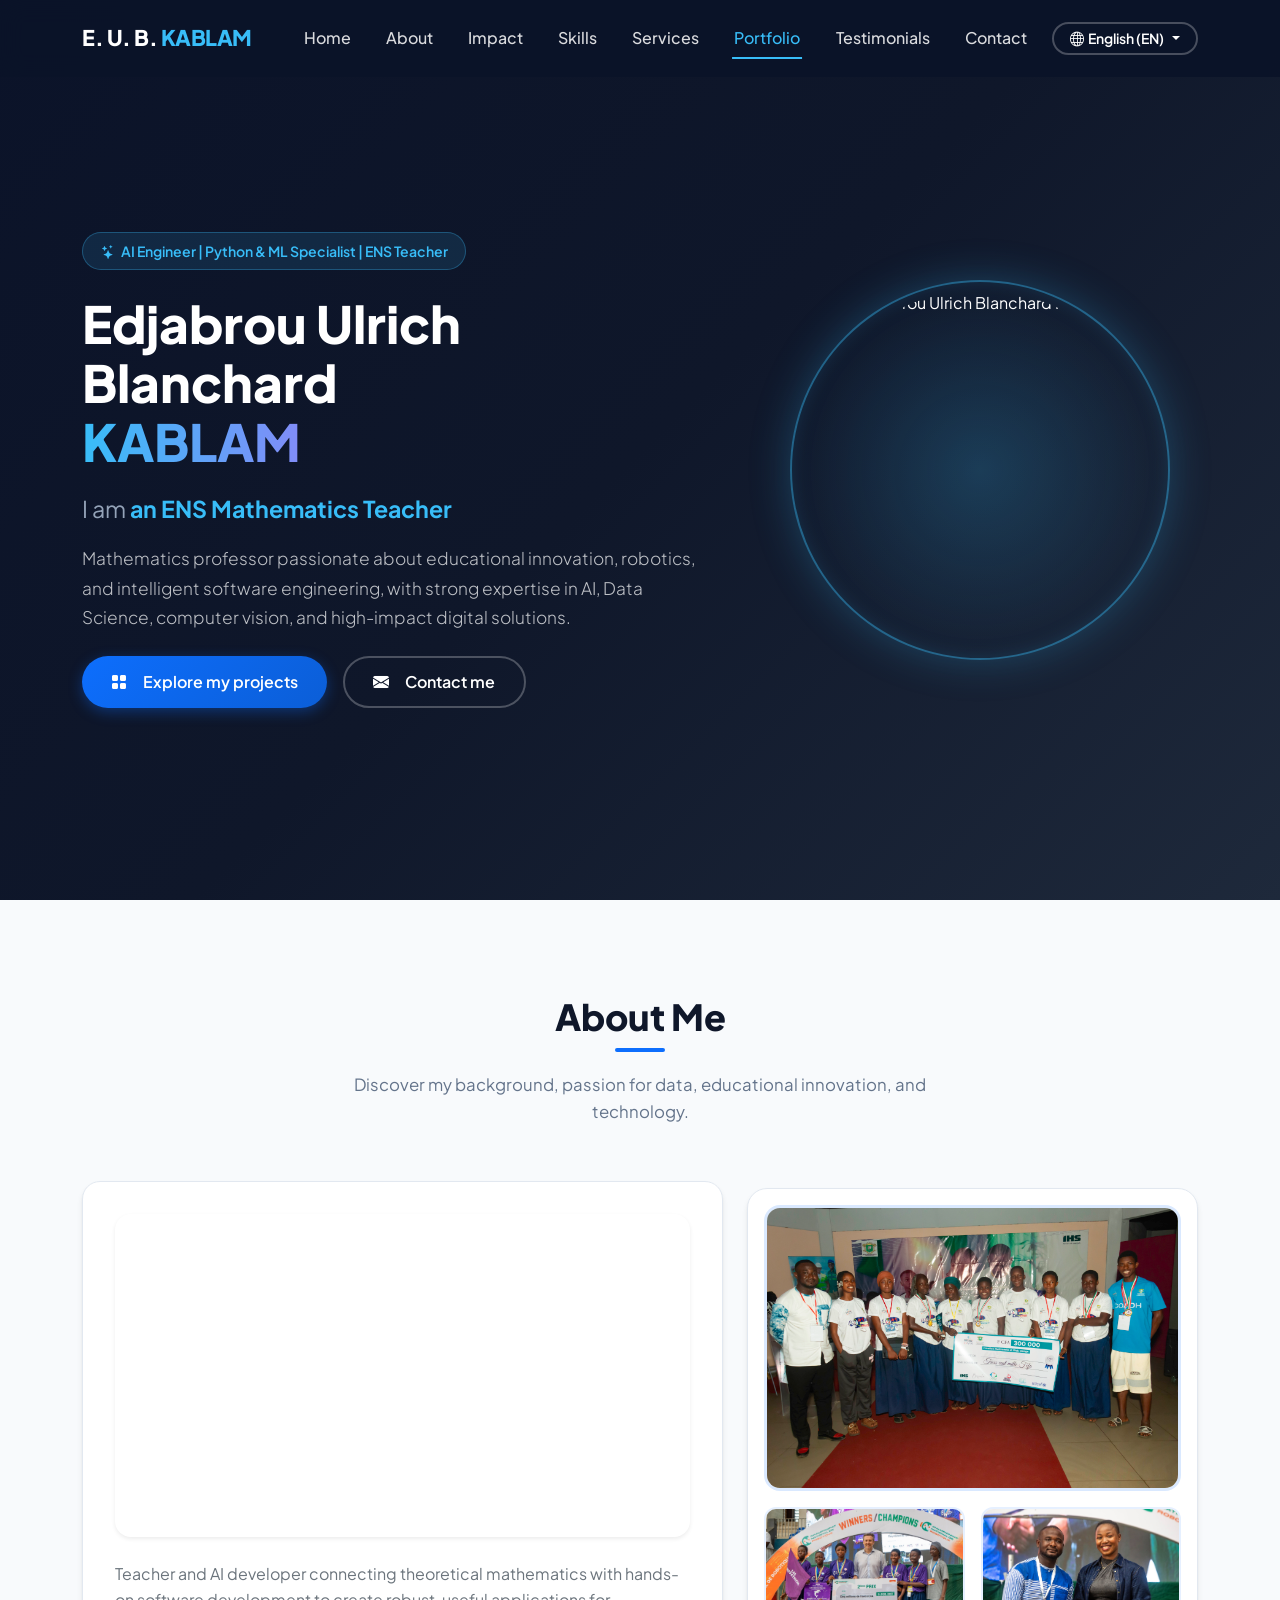
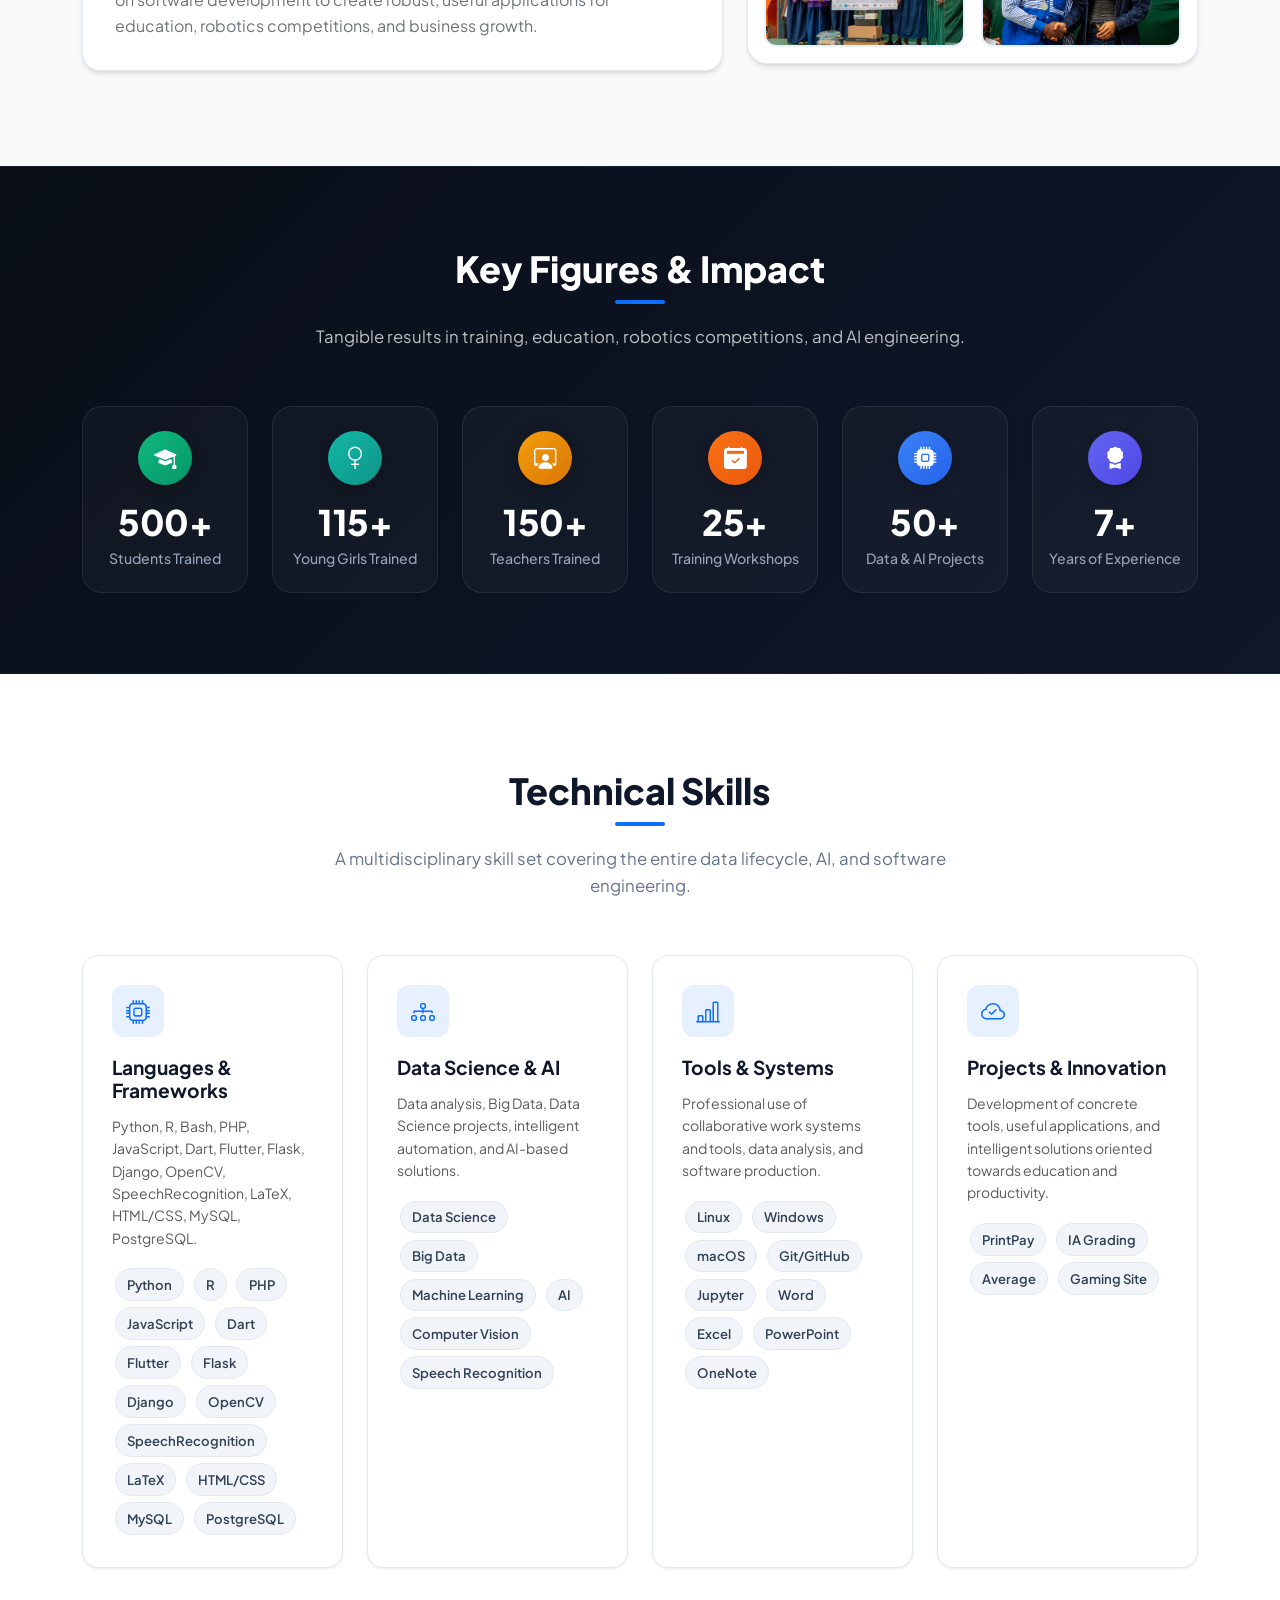
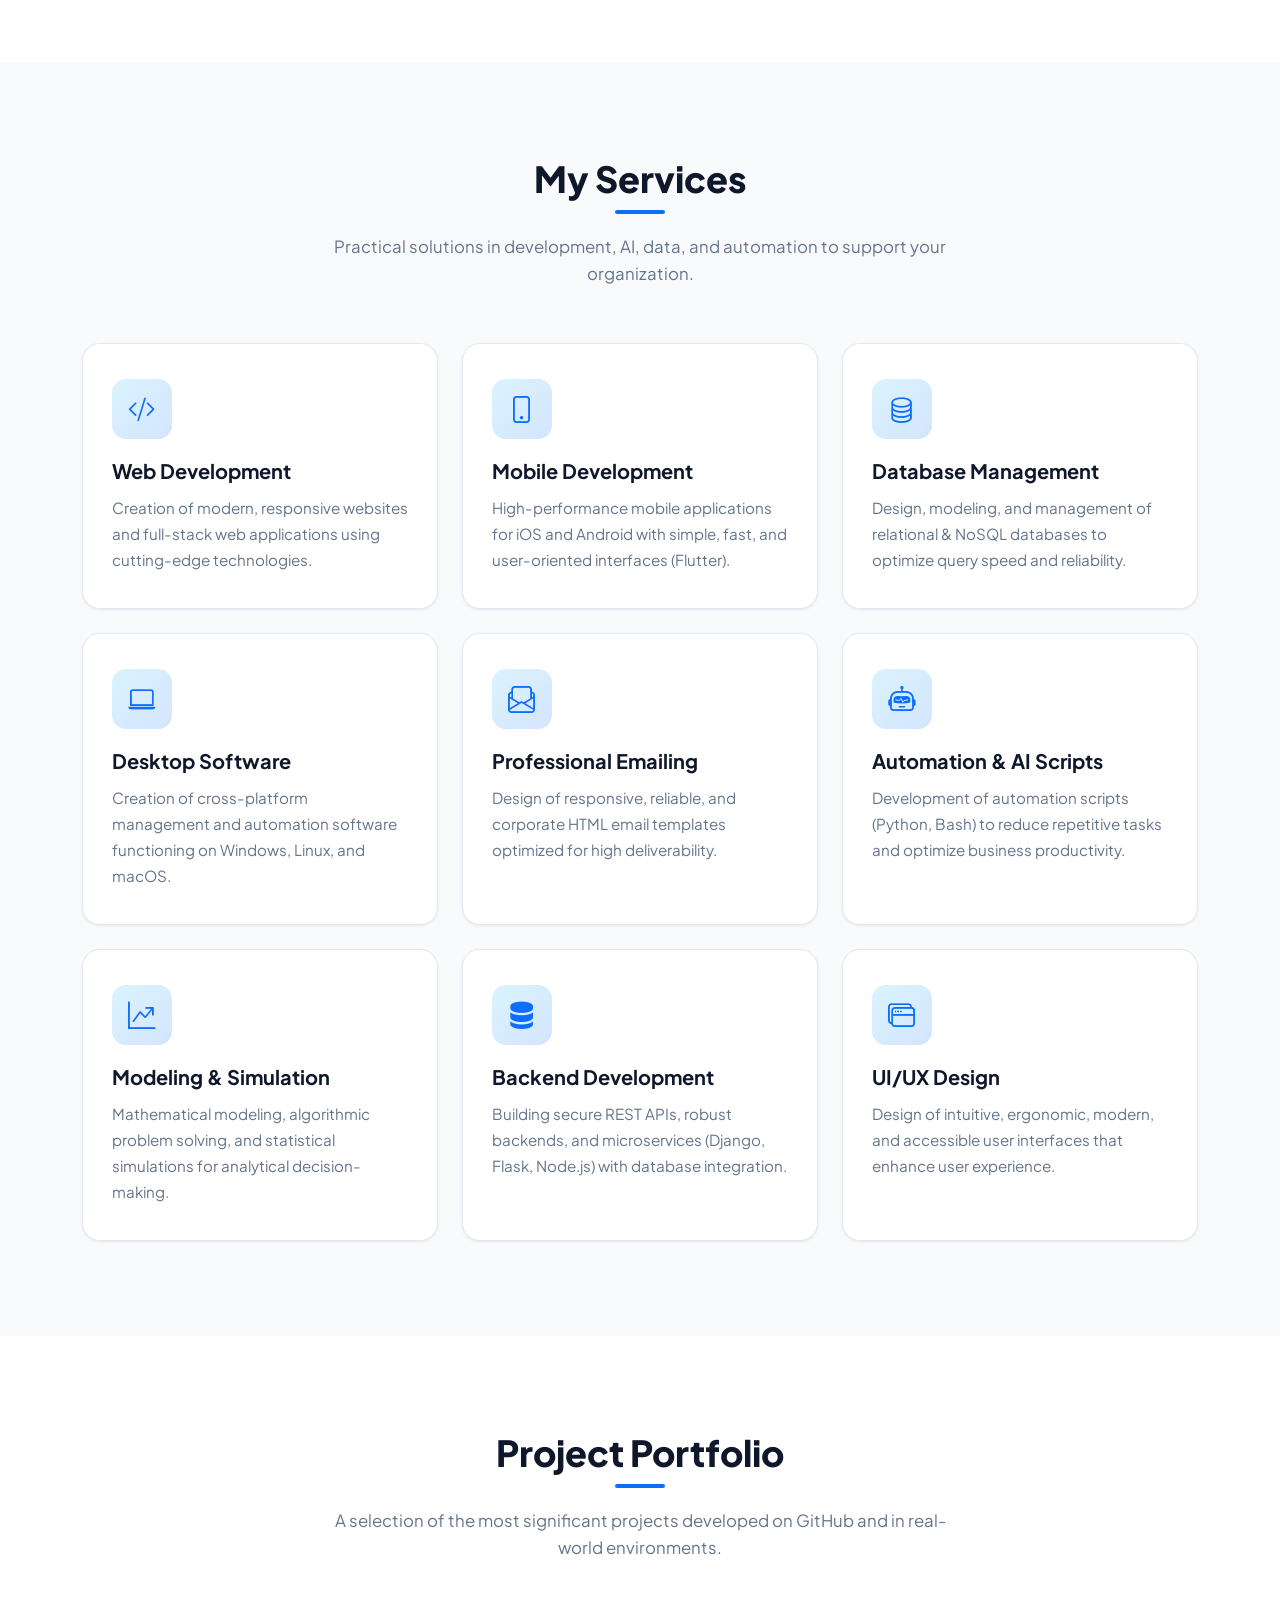
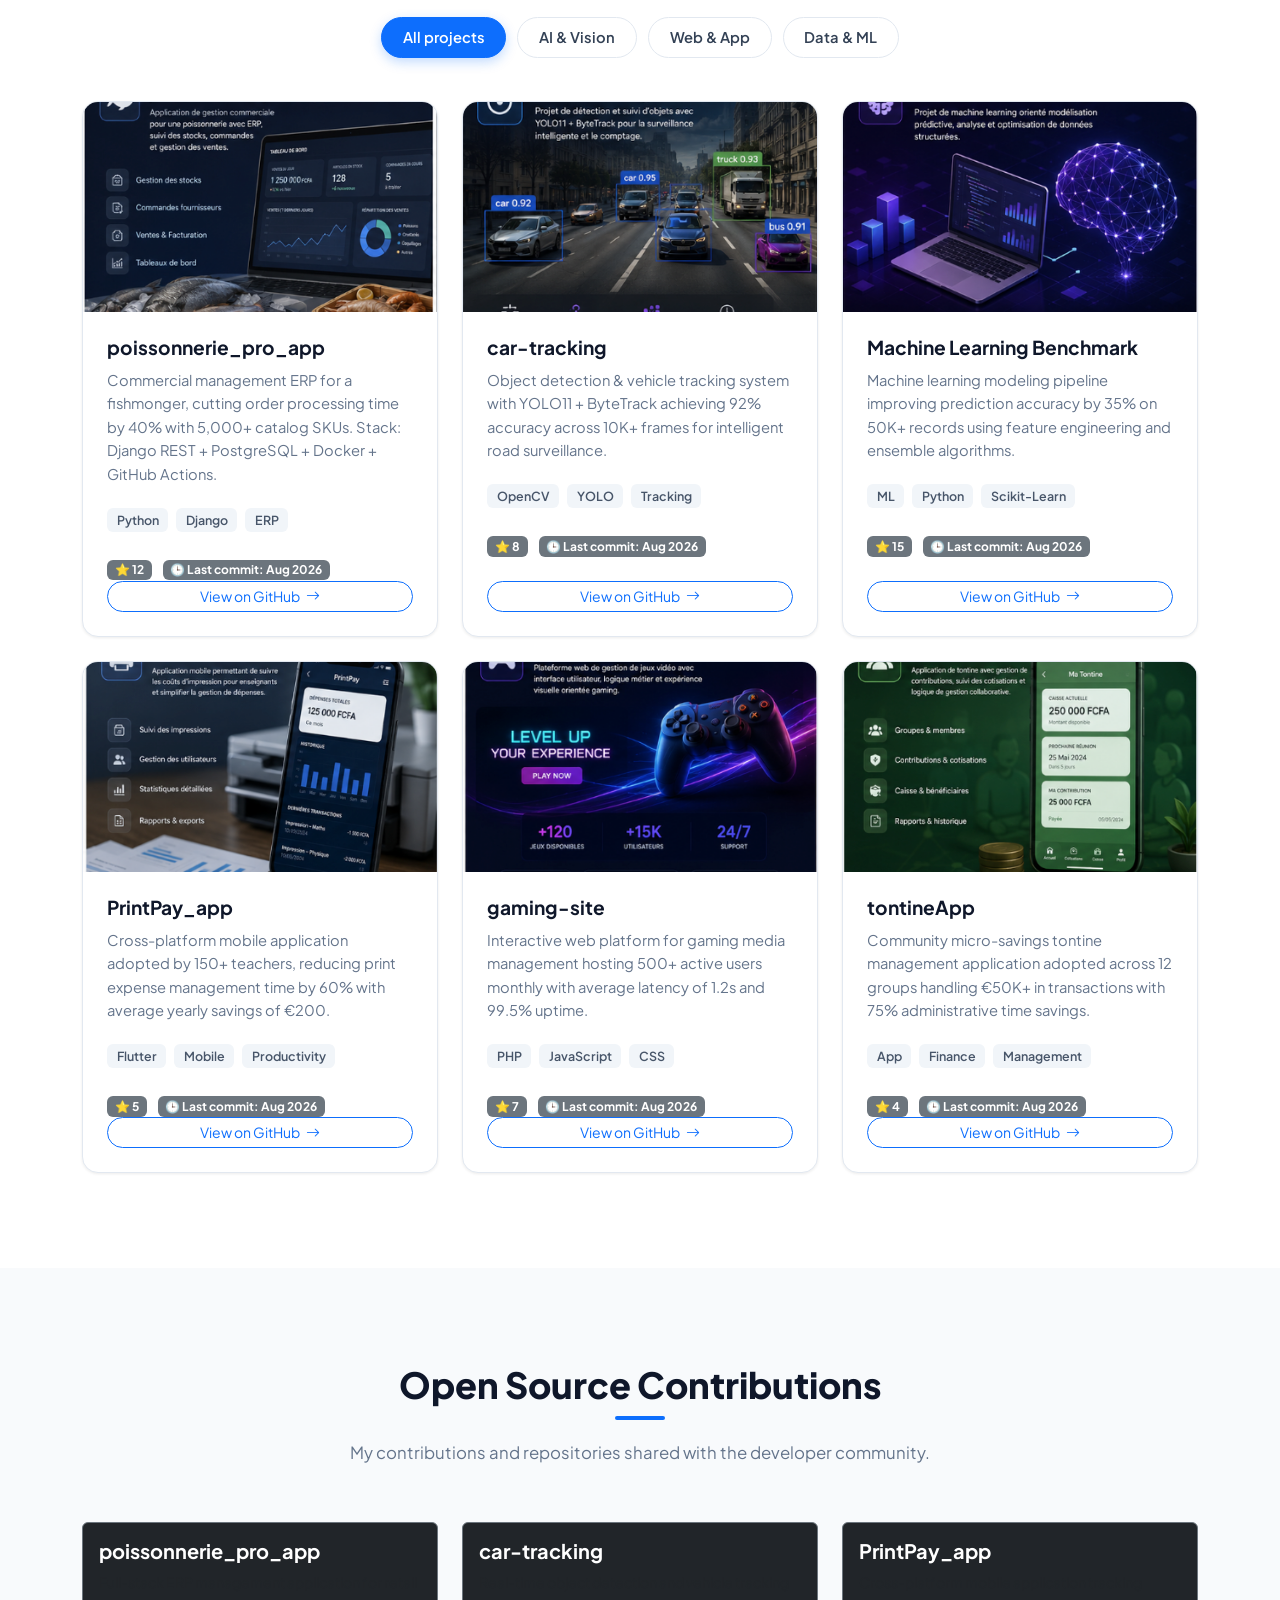
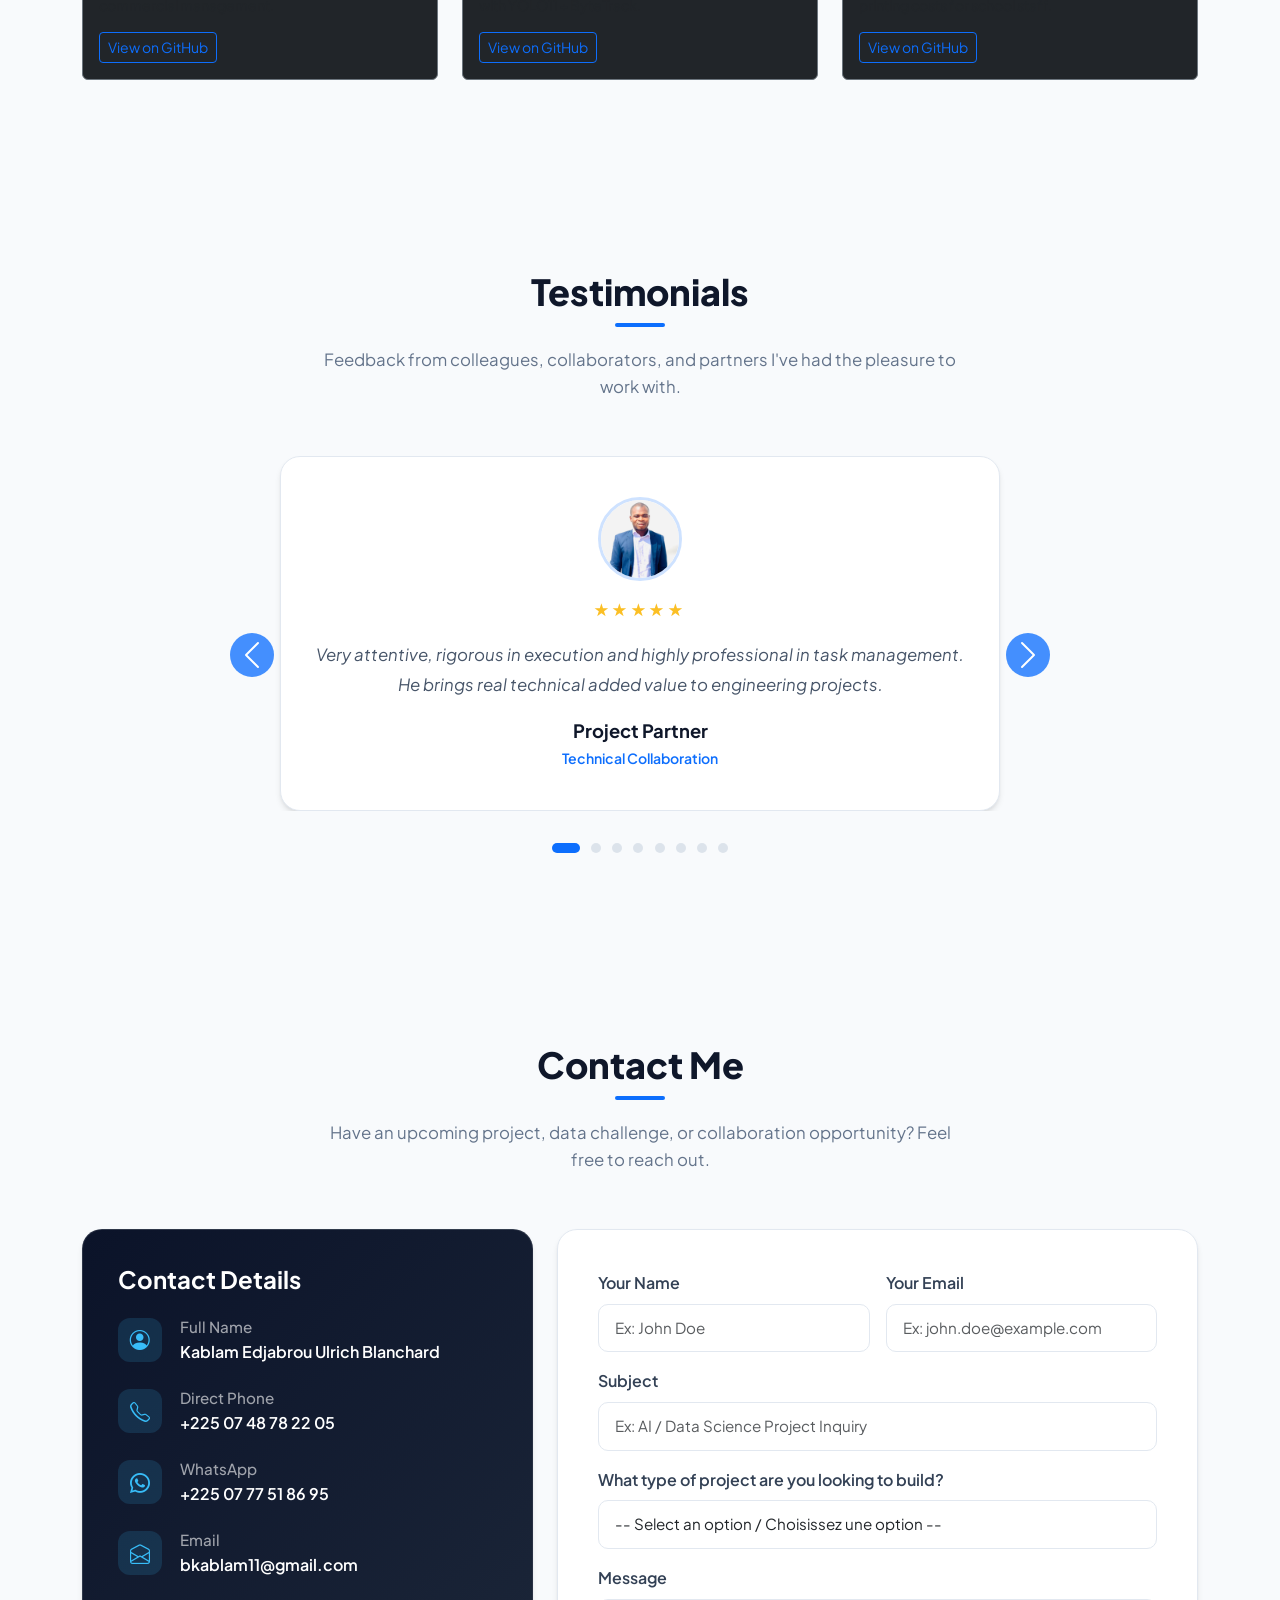
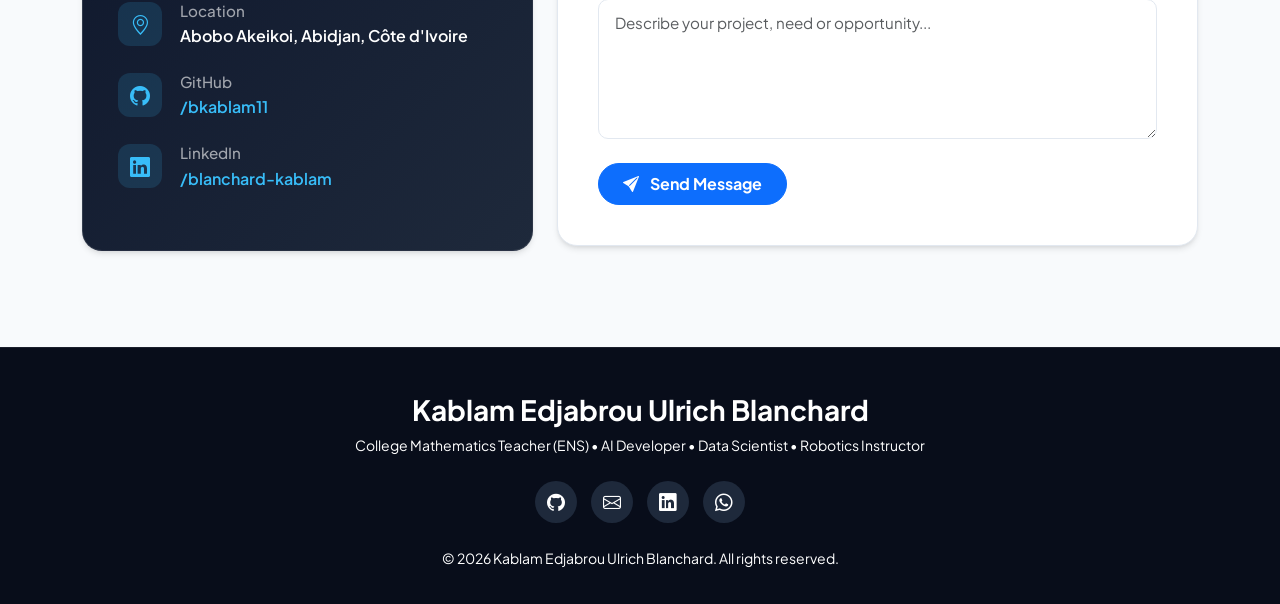
==== commit 6d8407ab: "(fix) modification lien linkedin" ====
--- a/index.html
+++ b/index.html
@@ -1302,7 +1302,7 @@
       <div class="social-links mb-4">
         <a href="https://github.com/bkablam11" target="_blank" aria-label="GitHub"><i class="bi bi-github"></i></a>
         <a href="mailto:bkablam11@gmail.com" aria-label="Email"><i class="bi bi-envelope"></i></a>
-        <a href="https://linkedin.com/in/blanchard-kablam" target="_blank" aria-label="LinkedIn"><i class="bi bi-linkedin"></i></a>
+        <a href="https://www.linkedin.com/in/edjabrou-ulrich-blanchard-kablam-872b3a195/" target="_blank" aria-label="LinkedIn"><i class="bi bi-linkedin"></i></a>
         <a href="https://wa.me/2250777518695" target="_blank" aria-label="WhatsApp"><i class="bi bi-whatsapp"></i></a>
       </div>
 
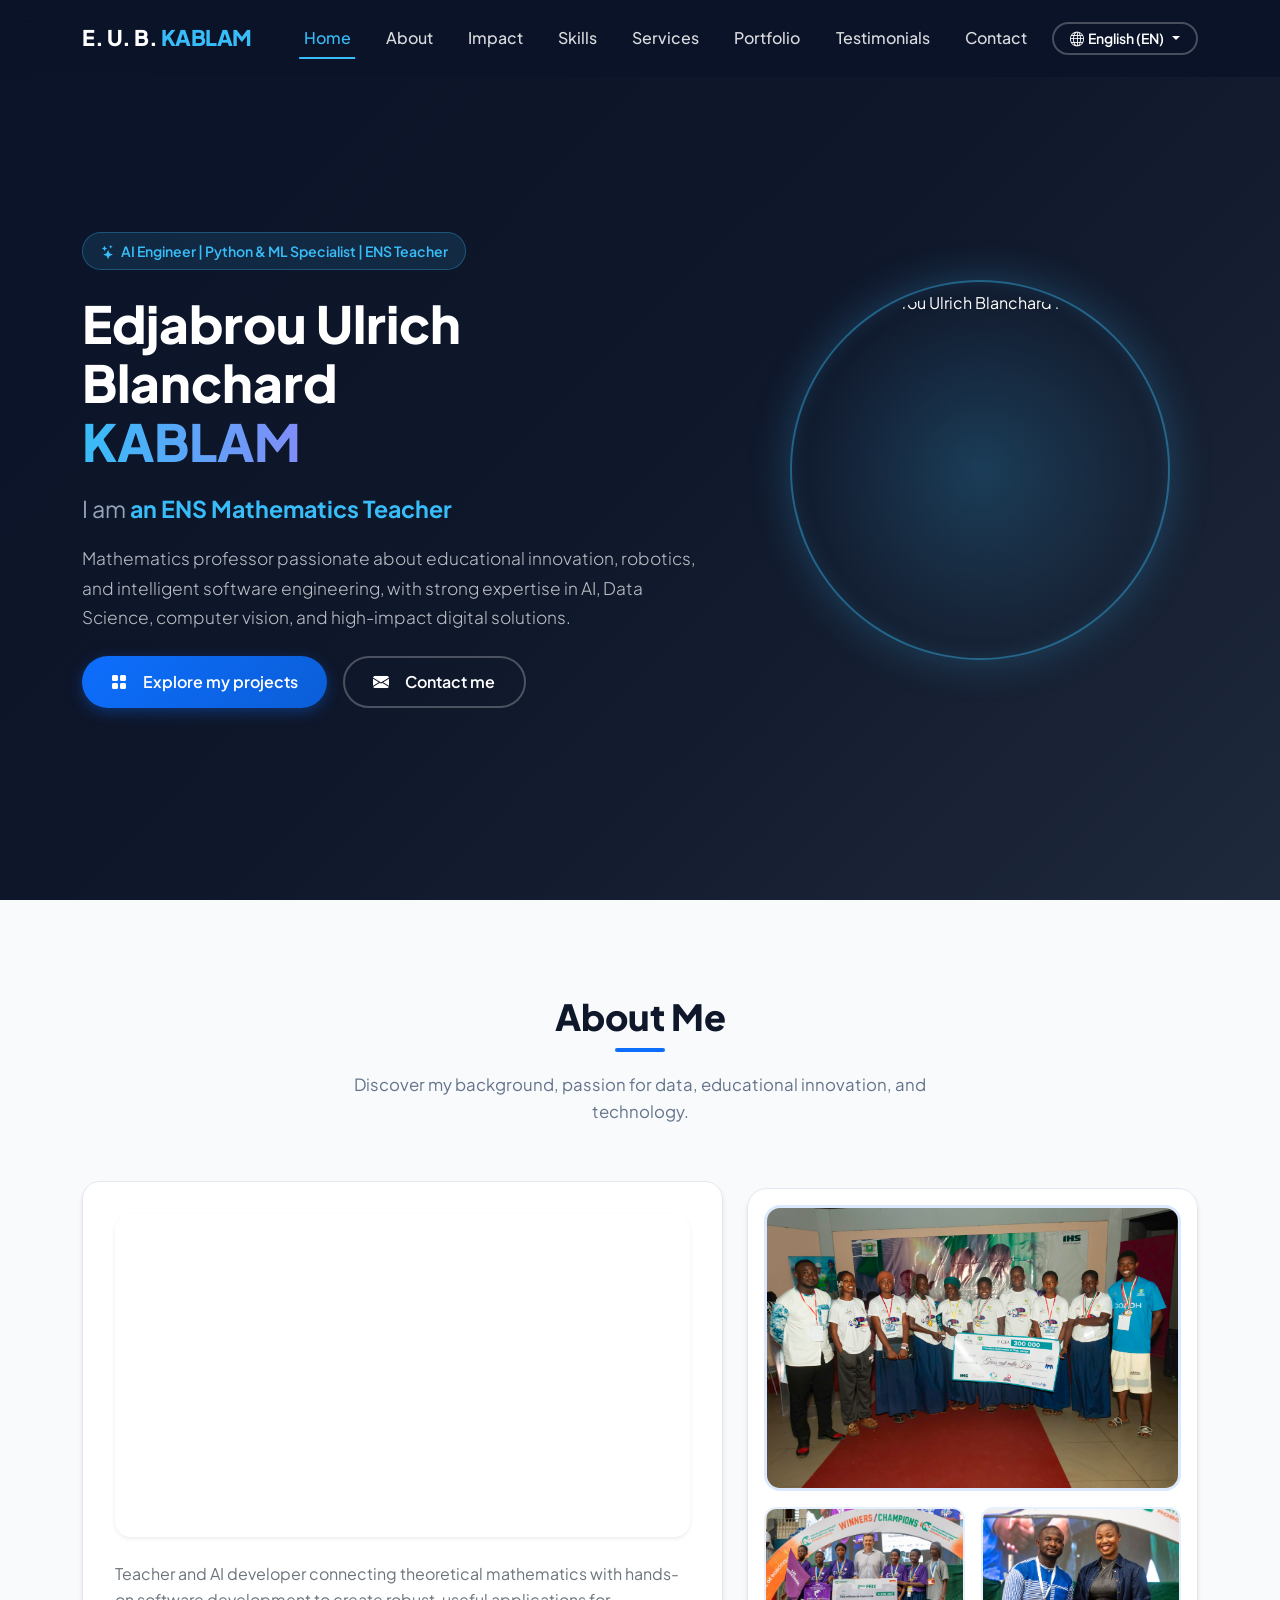
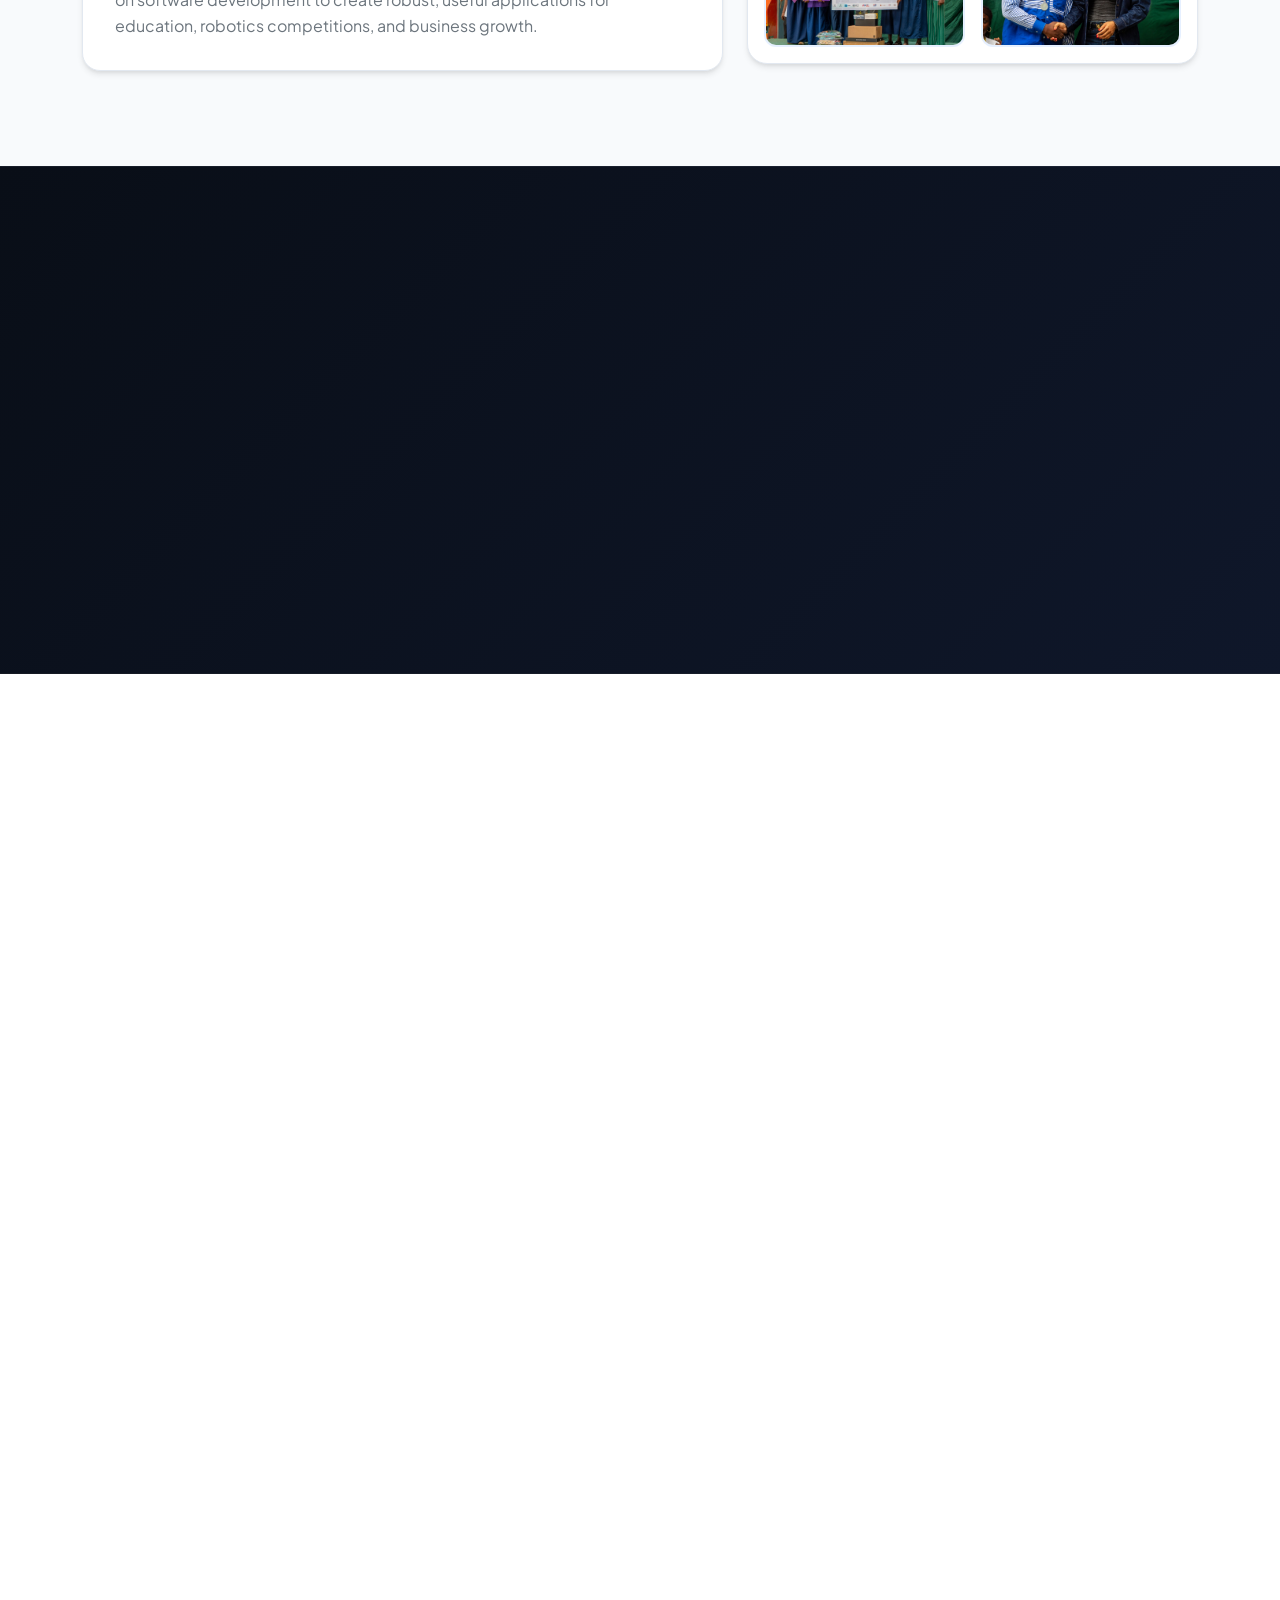
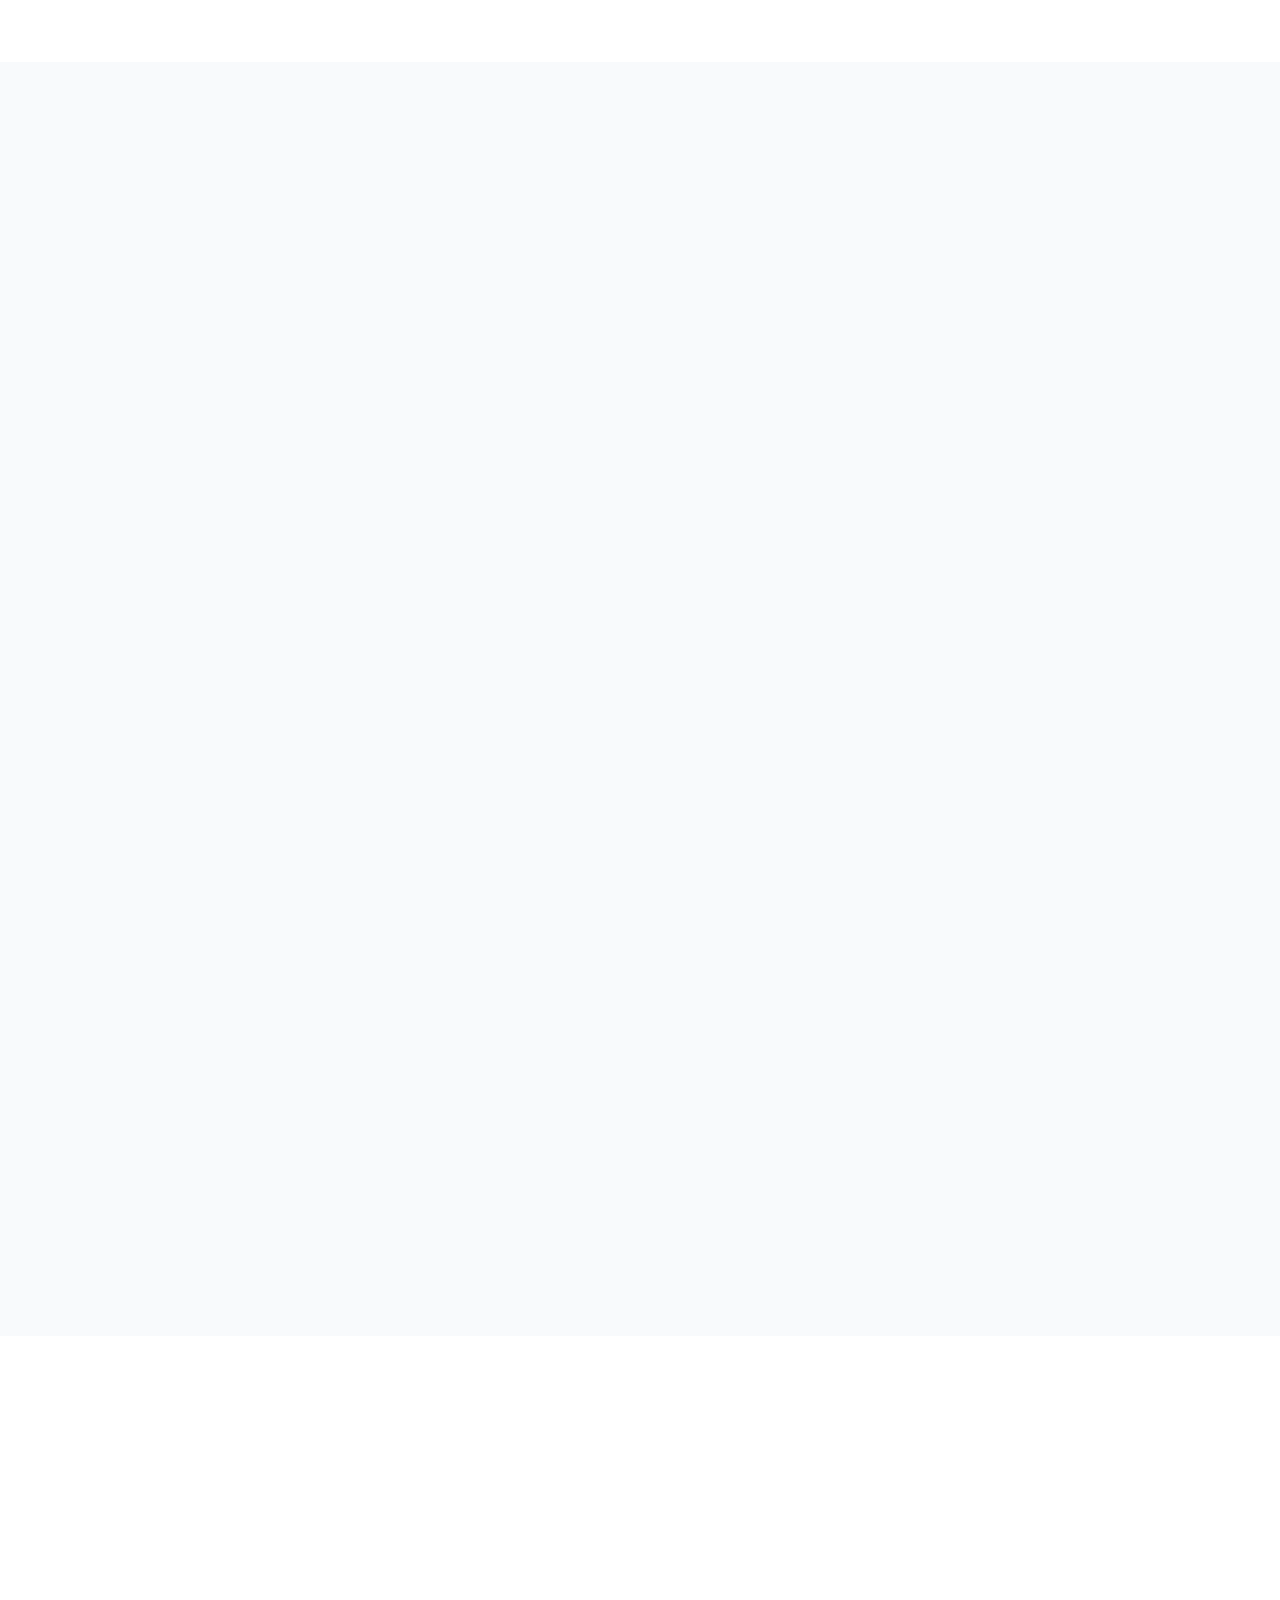
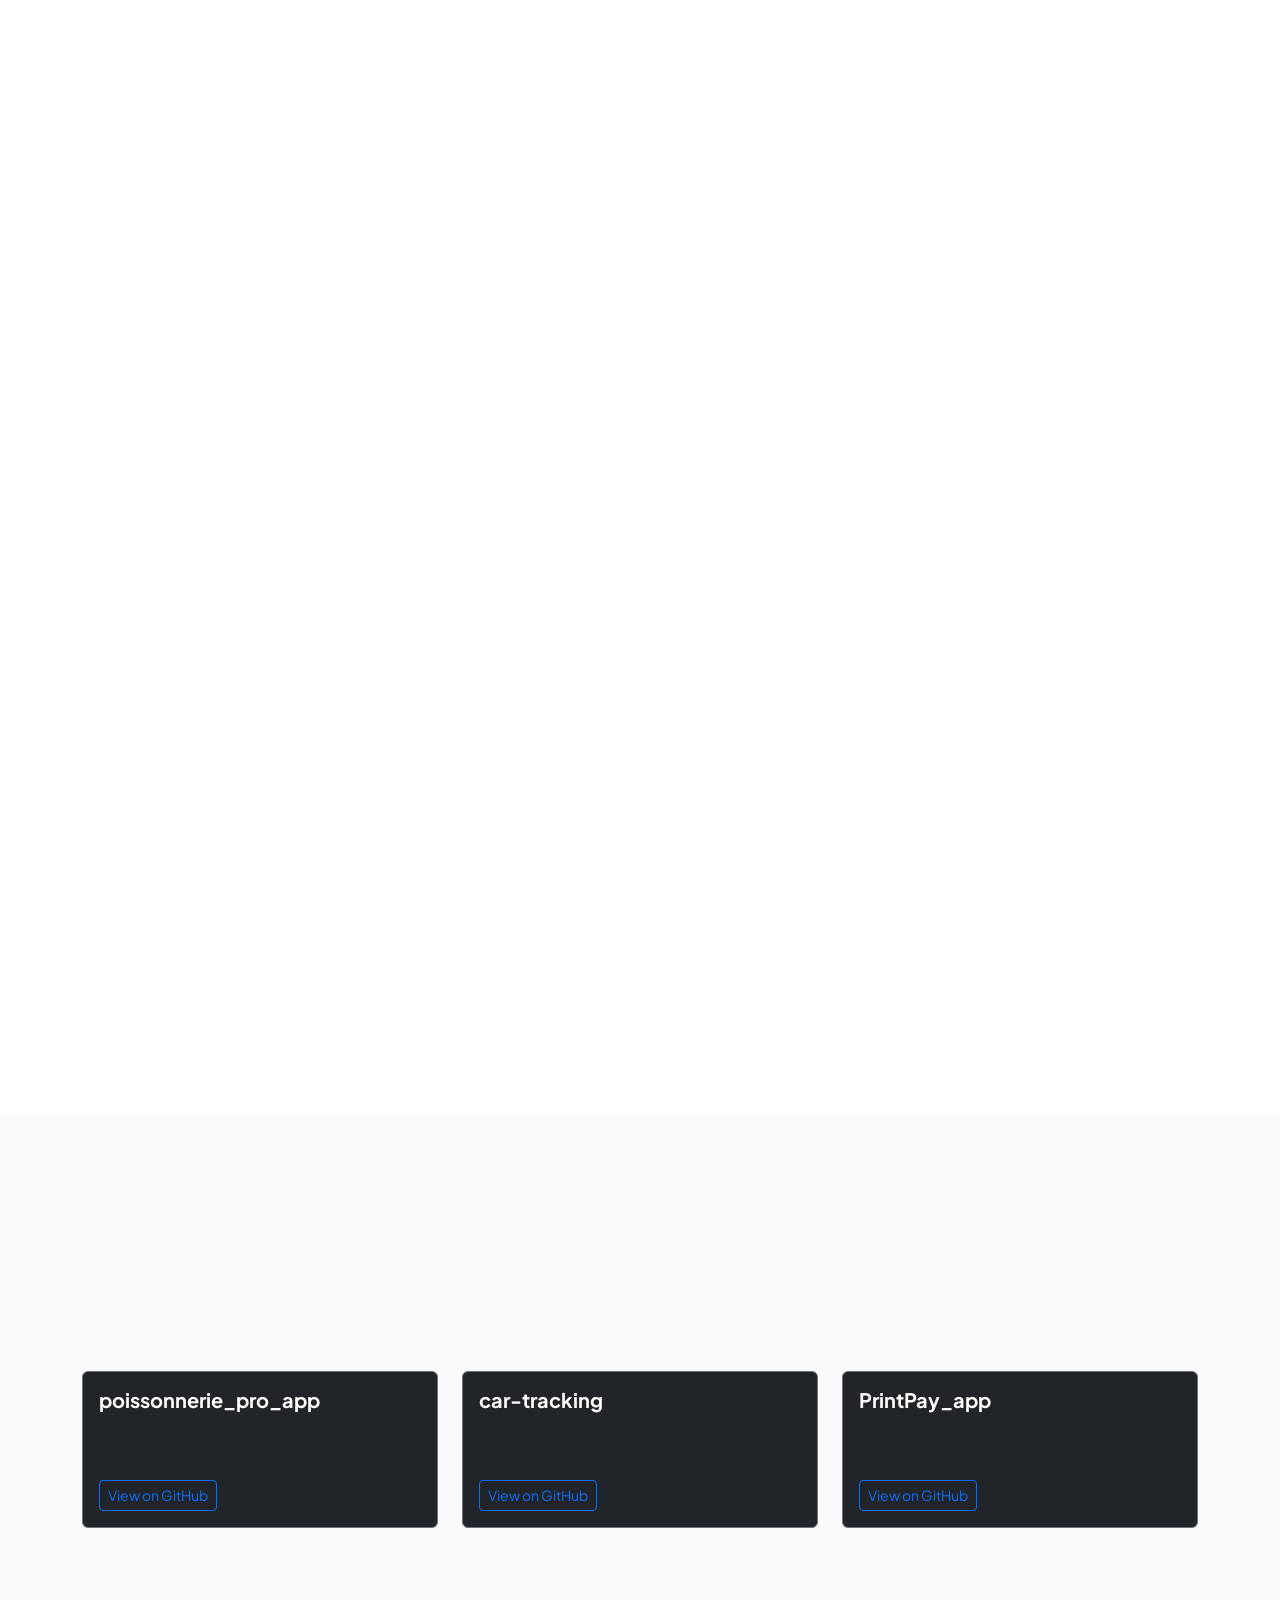
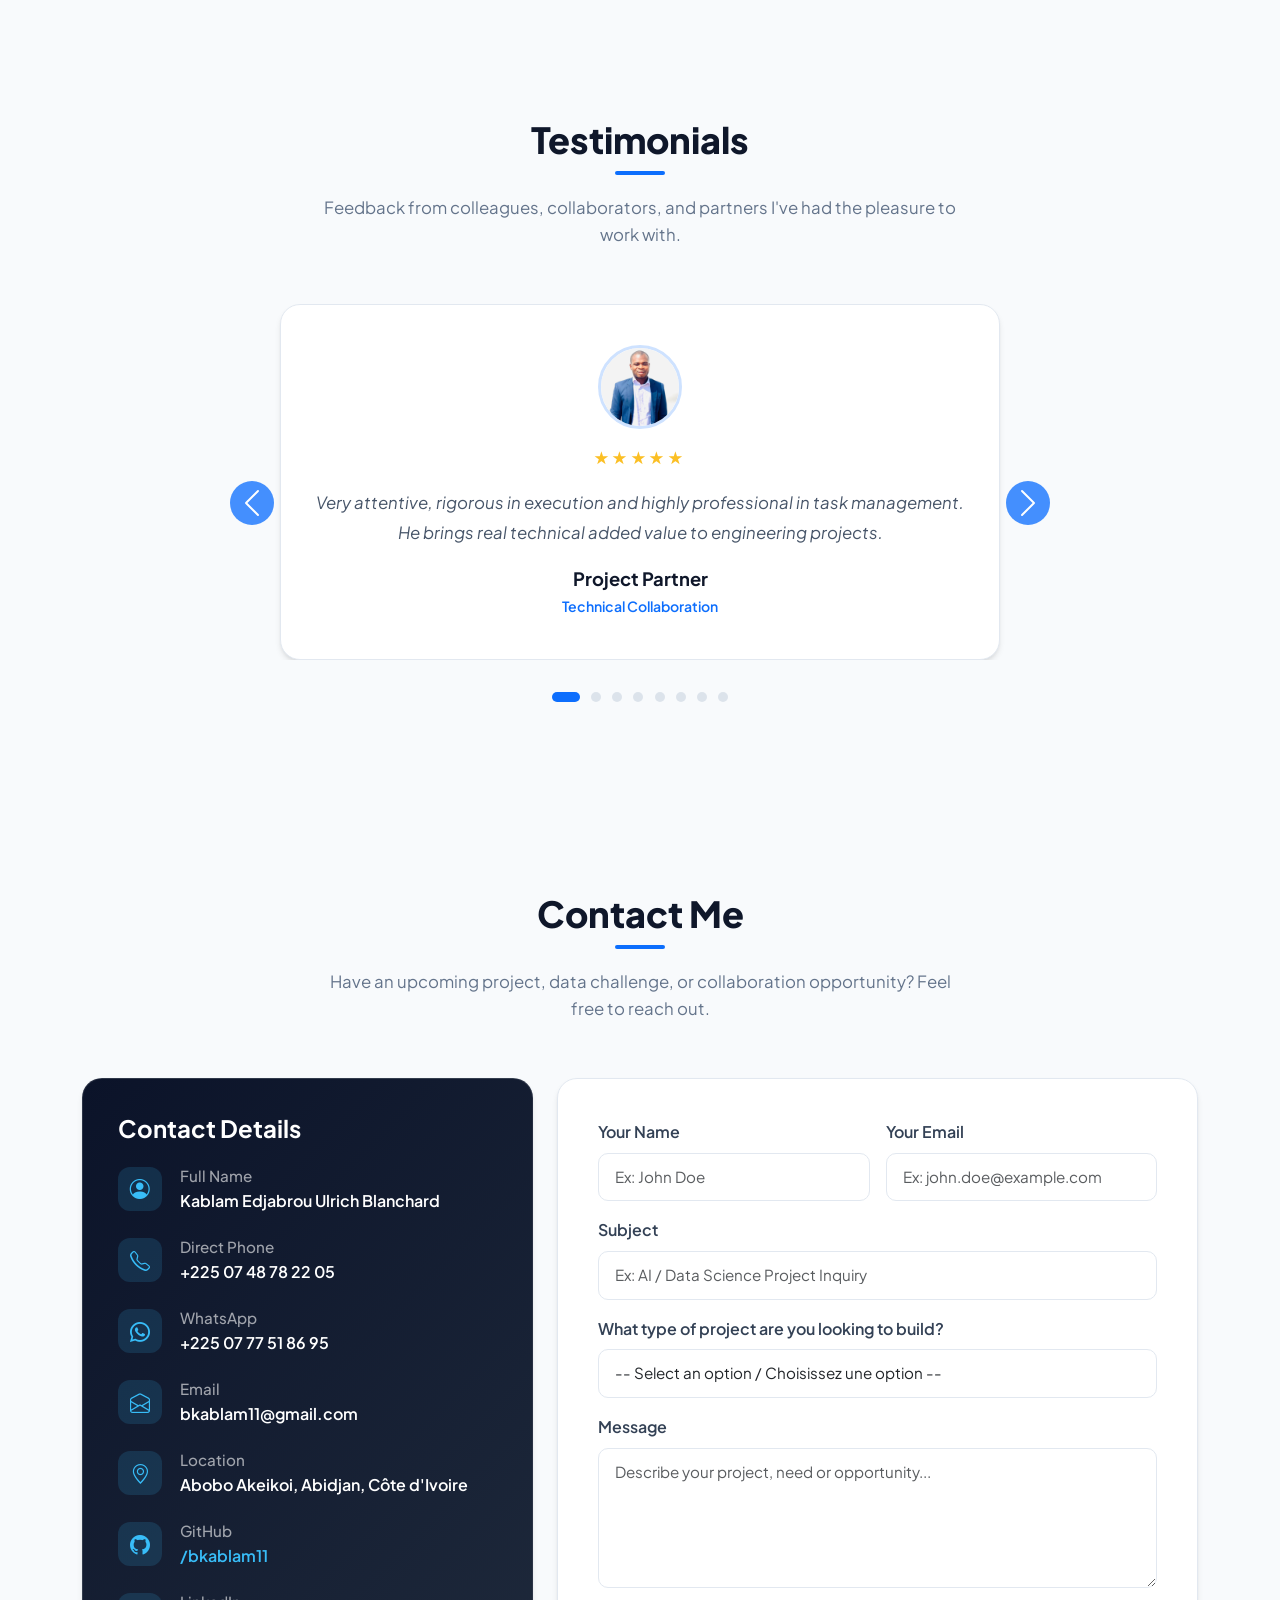
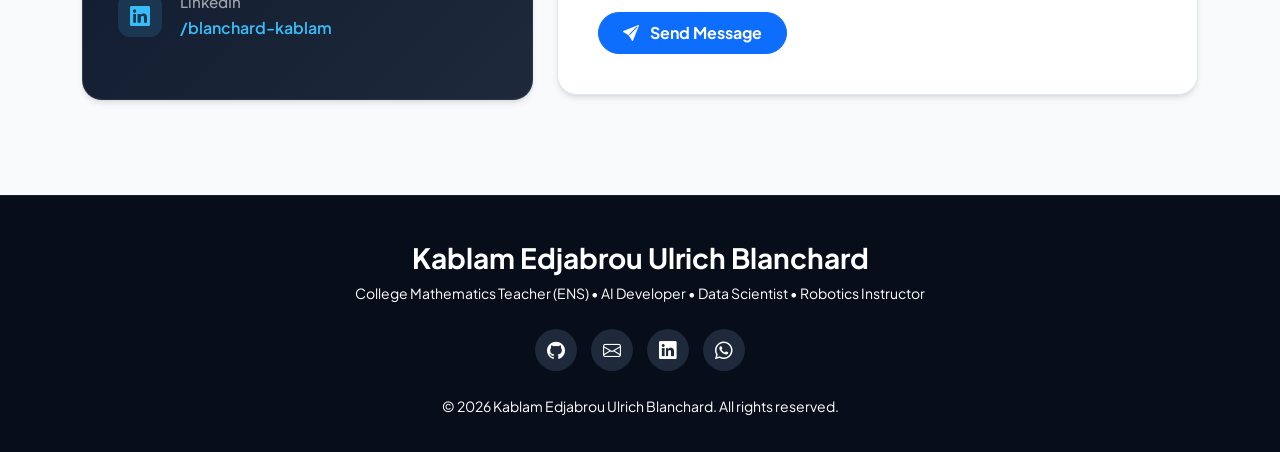
==== commit a1ab7594: "(fix): images ccorrigées et zoom" ====
--- a/index.html
+++ b/index.html
@@ -658,25 +658,7 @@
         </div>
       </div>
 
-      <!-- Filters -->
-      <ul class="portfolio-filters" id="portfolio-filters">
-        <li data-filter="*" class="filter-active">
-          <span class="nav-text-en">All projects</span>
-          <span class="nav-text-fr" style="display: none;">Tous les projets</span>
-        </li>
-        <li data-filter=".filter-ia">
-          <span class="nav-text-en">AI &amp; Vision</span>
-          <span class="nav-text-fr" style="display: none;">IA &amp; Vision</span>
-        </li>
-        <li data-filter=".filter-web">
-          <span class="nav-text-en">Web &amp; App</span>
-          <span class="nav-text-fr" style="display: none;">Web &amp; App</span>
-        </li>
-        <li data-filter=".filter-data">
-          <span class="nav-text-en">Data &amp; ML</span>
-          <span class="nav-text-fr" style="display: none;">Data &amp; ML</span>
-        </li>
-      </ul>
+      
 
       <div class="row g-4 portfolio-container">
         <!-- Project 1 -->
@@ -698,14 +680,10 @@
                 <span class="portfolio-tag">Django</span>
                 <span class="portfolio-tag">ERP</span>
               </div>
-              <div class="mt-2">
-                <span class="badge bg-secondary">⭐ 12</span>
-                <span class="badge bg-secondary ms-2" data-lang="en">🕒 Last commit: Aug 2026</span>
-                <span class="badge bg-secondary ms-2" data-lang="fr" style="display: none;">🕒 Dernier commit: Août 2026</span>
-              </div>
-              <a href="https://github.com/bkablam11/poissonnerie_pro_app" target="_blank" rel="noopener" class="btn btn-outline-primary btn-sm rounded-pill mt-auto">
-                <span class="nav-text-en">View on GitHub <i class="bi bi-arrow-right ms-1"></i></span>
-                <span class="nav-text-fr" style="display: none;">Voir sur GitHub <i class="bi bi-arrow-right ms-1"></i></span>
+              
+              <a href="https://poissonnerie-pro-app.web.app" target="_blank" rel="noopener" class="btn btn-outline-primary btn-sm rounded-pill mt-auto">
+                <span class="nav-text-en">Demo<i class="bi bi-arrow-right ms-1"></i></span>
+                <span class="nav-text-fr" style="display: none;">Demo<i class="bi bi-arrow-right ms-1"></i></span>
               </a>
             </div>
           </div>
@@ -730,14 +708,11 @@
                 <span class="portfolio-tag">YOLO</span>
                 <span class="portfolio-tag">Tracking</span>
               </div>
-              <div class="mt-2">
-                <span class="badge bg-secondary">⭐ 8</span>
-                <span class="badge bg-secondary ms-2" data-lang="en">🕒 Last commit: Aug 2026</span>
-                <span class="badge bg-secondary ms-2" data-lang="fr" style="display: none;">🕒 Dernier commit: Août 2026</span>
-              </div>
+             
+              
               <a href="https://github.com/bkablam11/car-tracking" target="_blank" rel="noopener" class="btn btn-outline-primary btn-sm rounded-pill mt-auto">
-                <span class="nav-text-en">View on GitHub <i class="bi bi-arrow-right ms-1"></i></span>
-                <span class="nav-text-fr" style="display: none;">Voir sur GitHub <i class="bi bi-arrow-right ms-1"></i></span>
+                <span class="nav-text-en">Demo<i class="bi bi-arrow-right ms-1"></i></span>
+                <span class="nav-text-fr" style="display: none;">Demo<i class="bi bi-arrow-right ms-1"></i></span>
               </a>
             </div>
           </div>
@@ -762,14 +737,10 @@
                 <span class="portfolio-tag">Python</span>
                 <span class="portfolio-tag">Scikit-Learn</span>
               </div>
-              <div class="mt-2">
-                <span class="badge bg-secondary">⭐ 15</span>
-                <span class="badge bg-secondary ms-2" data-lang="en">🕒 Last commit: Aug 2026</span>
-                <span class="badge bg-secondary ms-2" data-lang="fr" style="display: none;">🕒 Dernier commit: Août 2026</span>
-              </div>
+              
               <a href="https://github.com/bkablam11/Projet_MachineLearning_Guillaume" target="_blank" rel="noopener" class="btn btn-outline-primary btn-sm rounded-pill mt-auto">
-                <span class="nav-text-en">View on GitHub <i class="bi bi-arrow-right ms-1"></i></span>
-                <span class="nav-text-fr" style="display: none;">Voir sur GitHub <i class="bi bi-arrow-right ms-1"></i></span>
+                <span class="nav-text-en">Demo<i class="bi bi-arrow-right ms-1"></i></span>
+                <span class="nav-text-fr" style="display: none;">Demo<i class="bi bi-arrow-right ms-1"></i></span>
               </a>
             </div>
           </div>
@@ -794,14 +765,10 @@
                 <span class="portfolio-tag">Mobile</span>
                 <span class="portfolio-tag">Productivity</span>
               </div>
-              <div class="mt-2">
-                <span class="badge bg-secondary">⭐ 5</span>
-                <span class="badge bg-secondary ms-2" data-lang="en">🕒 Last commit: Aug 2026</span>
-                <span class="badge bg-secondary ms-2" data-lang="fr" style="display: none;">🕒 Dernier commit: Août 2026</span>
-              </div>
+             
               <a href="https://github.com/bkablam11/PrintPay_app" target="_blank" rel="noopener" class="btn btn-outline-primary btn-sm rounded-pill mt-auto">
-                <span class="nav-text-en">View on GitHub <i class="bi bi-arrow-right ms-1"></i></span>
-                <span class="nav-text-fr" style="display: none;">Voir sur GitHub <i class="bi bi-arrow-right ms-1"></i></span>
+                <span class="nav-text-en">Demo<i class="bi bi-arrow-right ms-1"></i></span>
+                <span class="nav-text-fr" style="display: none;">Demo<i class="bi bi-arrow-right ms-1"></i></span>
               </a>
             </div>
           </div>
@@ -826,14 +793,10 @@
                 <span class="portfolio-tag">JavaScript</span>
                 <span class="portfolio-tag">CSS</span>
               </div>
-              <div class="mt-2">
-                <span class="badge bg-secondary">⭐ 7</span>
-                <span class="badge bg-secondary ms-2" data-lang="en">🕒 Last commit: Aug 2026</span>
-                <span class="badge bg-secondary ms-2" data-lang="fr" style="display: none;">🕒 Dernier commit: Août 2026</span>
-              </div>
+              
               <a href="https://github.com/bkablam11/gaming-site" target="_blank" rel="noopener" class="btn btn-outline-primary btn-sm rounded-pill mt-auto">
-                <span class="nav-text-en">View on GitHub <i class="bi bi-arrow-right ms-1"></i></span>
-                <span class="nav-text-fr" style="display: none;">Voir sur GitHub <i class="bi bi-arrow-right ms-1"></i></span>
+                <span class="nav-text-en">Demo<i class="bi bi-arrow-right ms-1"></i></span>
+                <span class="nav-text-fr" style="display: none;">Demo<i class="bi bi-arrow-right ms-1"></i></span>
               </a>
             </div>
           </div>
@@ -858,14 +821,10 @@
                 <span class="portfolio-tag">Finance</span>
                 <span class="portfolio-tag">Management</span>
               </div>
-              <div class="mt-2">
-                <span class="badge bg-secondary">⭐ 4</span>
-                <span class="badge bg-secondary ms-2" data-lang="en">🕒 Last commit: Aug 2026</span>
-                <span class="badge bg-secondary ms-2" data-lang="fr" style="display: none;">🕒 Dernier commit: Août 2026</span>
-              </div>
-              <a href="https://github.com/bkablam11/tontineApp" target="_blank" rel="noopener" class="btn btn-outline-primary btn-sm rounded-pill mt-auto">
-                <span class="nav-text-en">View on GitHub <i class="bi bi-arrow-right ms-1"></i></span>
-                <span class="nav-text-fr" style="display: none;">Voir sur GitHub <i class="bi bi-arrow-right ms-1"></i></span>
+              
+              <a href="https://warigbe-app.web.app" target="_blank" rel="noopener" class="btn btn-outline-primary btn-sm rounded-pill mt-auto">
+                <span class="nav-text-en">Demo<i class="bi bi-arrow-right ms-1"></i></span>
+                <span class="nav-text-fr" style="display: none;">Demo<i class="bi bi-arrow-right ms-1"></i></span>
               </a>
             </div>
           </div>
@@ -1302,7 +1261,7 @@
       <div class="social-links mb-4">
         <a href="https://github.com/bkablam11" target="_blank" aria-label="GitHub"><i class="bi bi-github"></i></a>
         <a href="mailto:bkablam11@gmail.com" aria-label="Email"><i class="bi bi-envelope"></i></a>
-        <a href="https://www.linkedin.com/in/edjabrou-ulrich-blanchard-kablam-872b3a195/" target="_blank" aria-label="LinkedIn"><i class="bi bi-linkedin"></i></a>
+        <a href="https://linkedin.com/in/blanchard-kablam" target="_blank" aria-label="LinkedIn"><i class="bi bi-linkedin"></i></a>
         <a href="https://wa.me/2250777518695" target="_blank" aria-label="WhatsApp"><i class="bi bi-whatsapp"></i></a>
       </div>
 
@@ -1312,6 +1271,15 @@
 
   <!-- Back to top button -->
   <a href="#" class="back-to-top" aria-label="Back to top"><i class="bi bi-arrow-up-short fs-4"></i></a>
+
+  <!-- Image Lightbox Modal -->
+  <div id="custom-image-lightbox" class="lightbox-backdrop" aria-hidden="true">
+    <div class="lightbox-content">
+      <button type="button" class="lightbox-close" aria-label="Close">&times;</button>
+      <img src="" class="lightbox-image" alt="Image preview">
+      <div class="lightbox-caption"></div>
+    </div>
+  </div>
 
   <!-- Bootstrap 5 JS Bundle -->
   <script src="https://cdn.jsdelivr.net/npm/bootstrap@5.3.2/dist/js/bootstrap.bundle.min.js"></script>
--- a/assets/css/style.css
+++ b/assets/css/style.css
@@ -966,6 +966,107 @@
 }
 
 /*--------------------------------------------------------------
+# Image Lightbox / Zoom Modal
+--------------------------------------------------------------*/
+.portfolio-img, 
+.about-photo-panel img, 
+.hero-img,
+.testimonial-card img,
+.portfolio-card img {
+  cursor: zoom-in;
+  transition: transform 0.35s cubic-bezier(0.16, 1, 0.3, 1), filter 0.3s ease;
+}
+
+.portfolio-card:hover .portfolio-img,
+.about-photo-panel img:hover {
+  filter: brightness(1.06);
+}
+
+.lightbox-backdrop {
+  position: fixed;
+  top: 0;
+  left: 0;
+  width: 100vw;
+  height: 100vh;
+  background: rgba(4, 8, 16, 0.92);
+  backdrop-filter: blur(8px);
+  -webkit-backdrop-filter: blur(8px);
+  z-index: 1060;
+  display: flex;
+  align-items: center;
+  justify-content: center;
+  opacity: 0;
+  visibility: hidden;
+  transition: opacity 0.3s cubic-bezier(0.16, 1, 0.3, 1), visibility 0.3s;
+}
+
+.lightbox-backdrop.active {
+  opacity: 1;
+  visibility: visible;
+}
+
+.lightbox-content {
+  position: relative;
+  max-width: 90vw;
+  max-height: 90vh;
+  display: flex;
+  flex-direction: column;
+  align-items: center;
+  justify-content: center;
+  transform: scale(0.92);
+  transition: transform 0.3s cubic-bezier(0.16, 1, 0.3, 1);
+}
+
+.lightbox-backdrop.active .lightbox-content {
+  transform: scale(1);
+}
+
+.lightbox-image {
+  max-width: 100%;
+  max-height: 82vh;
+  object-fit: contain;
+  border-radius: 16px;
+  box-shadow: 0 25px 60px rgba(0, 0, 0, 0.8), 0 0 0 1px rgba(255, 255, 255, 0.15);
+}
+
+.lightbox-caption {
+  color: #f1f5f9;
+  font-size: 1rem;
+  font-weight: 500;
+  margin-top: 14px;
+  text-align: center;
+  max-width: 600px;
+  background: rgba(15, 23, 42, 0.6);
+  padding: 6px 18px;
+  border-radius: 9999px;
+  border: 1px solid rgba(255, 255, 255, 0.1);
+}
+
+.lightbox-close {
+  position: absolute;
+  top: -46px;
+  right: 0;
+  background: rgba(255, 255, 255, 0.15);
+  border: 1px solid rgba(255, 255, 255, 0.25);
+  color: #ffffff;
+  width: 40px;
+  height: 40px;
+  border-radius: 50%;
+  display: flex;
+  align-items: center;
+  justify-content: center;
+  cursor: pointer;
+  font-size: 1.25rem;
+  transition: background 0.2s ease, transform 0.2s ease;
+}
+
+.lightbox-close:hover {
+  background: rgba(239, 68, 68, 0.8);
+  border-color: rgba(239, 68, 68, 1);
+  transform: rotate(90deg) scale(1.1);
+}
+
+/*--------------------------------------------------------------
 # Responsive Adjustments
 --------------------------------------------------------------*/
 @media (max-width: 991px) {
